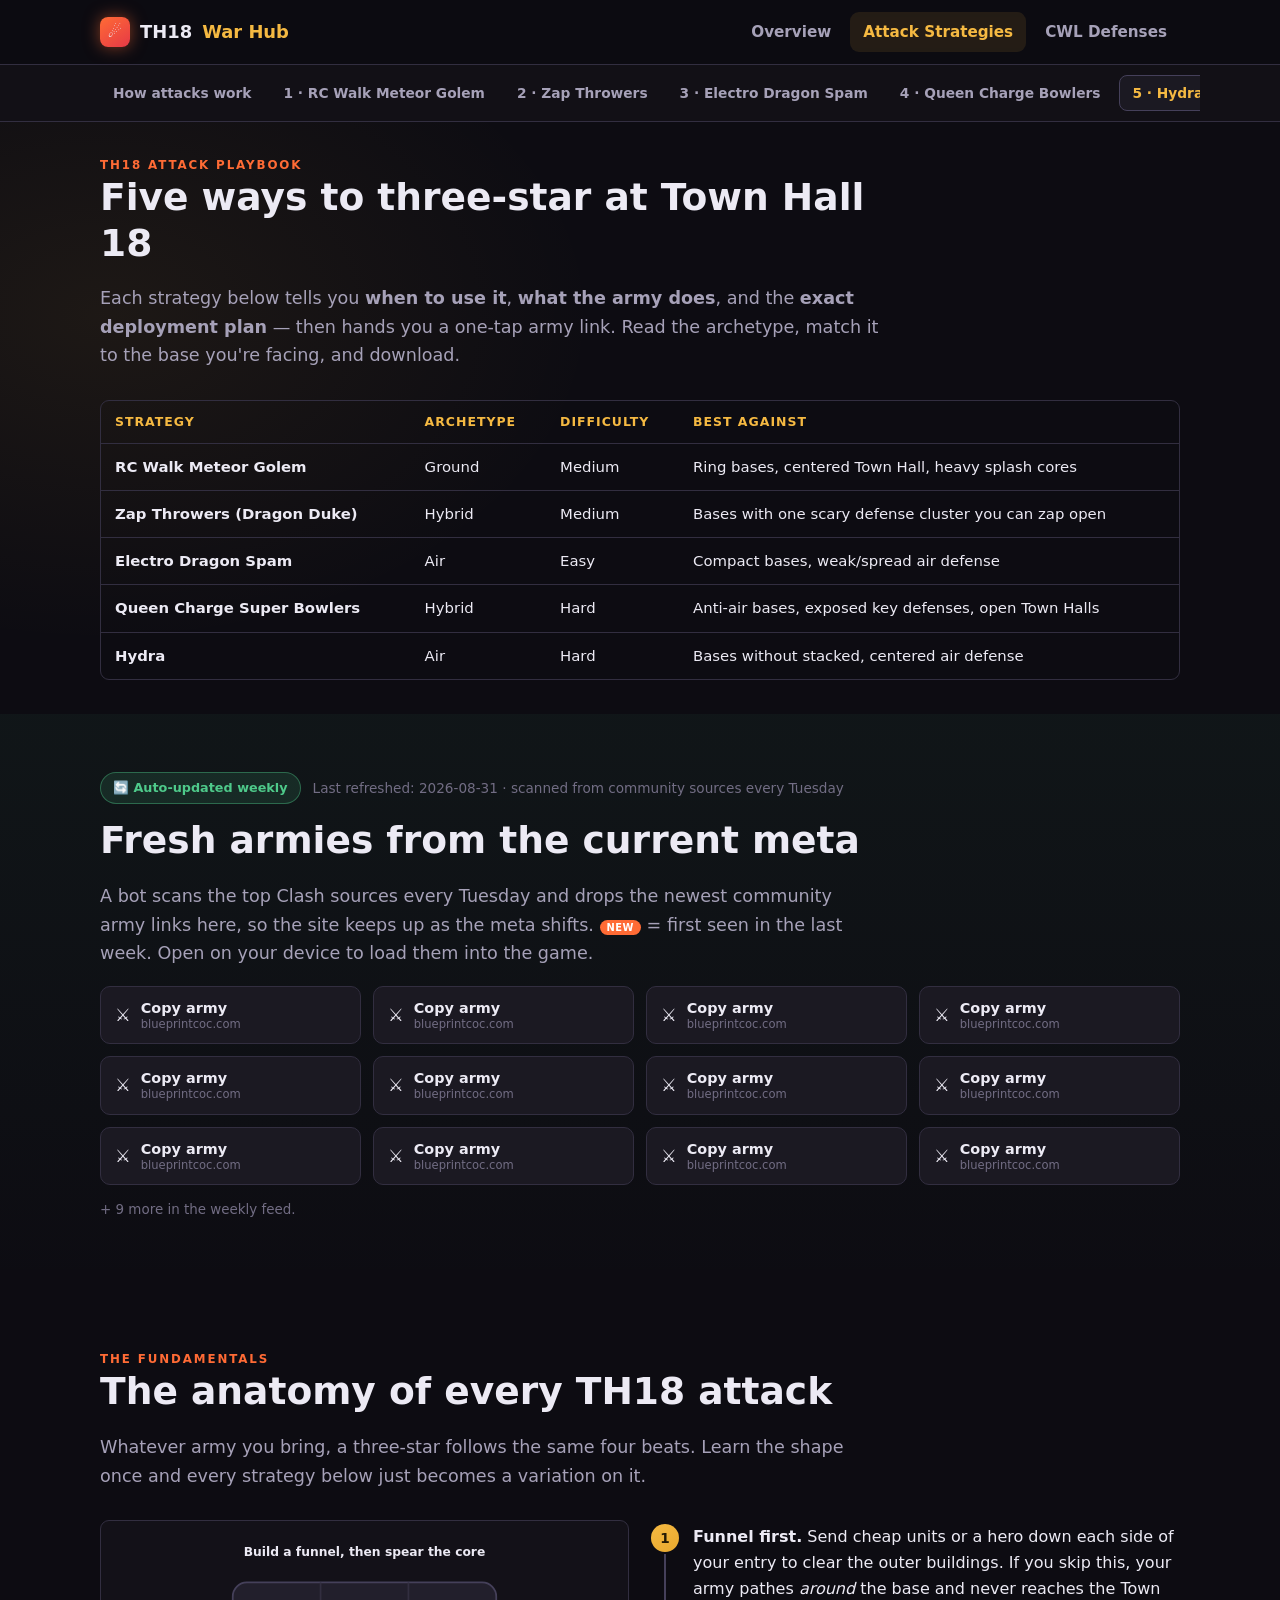
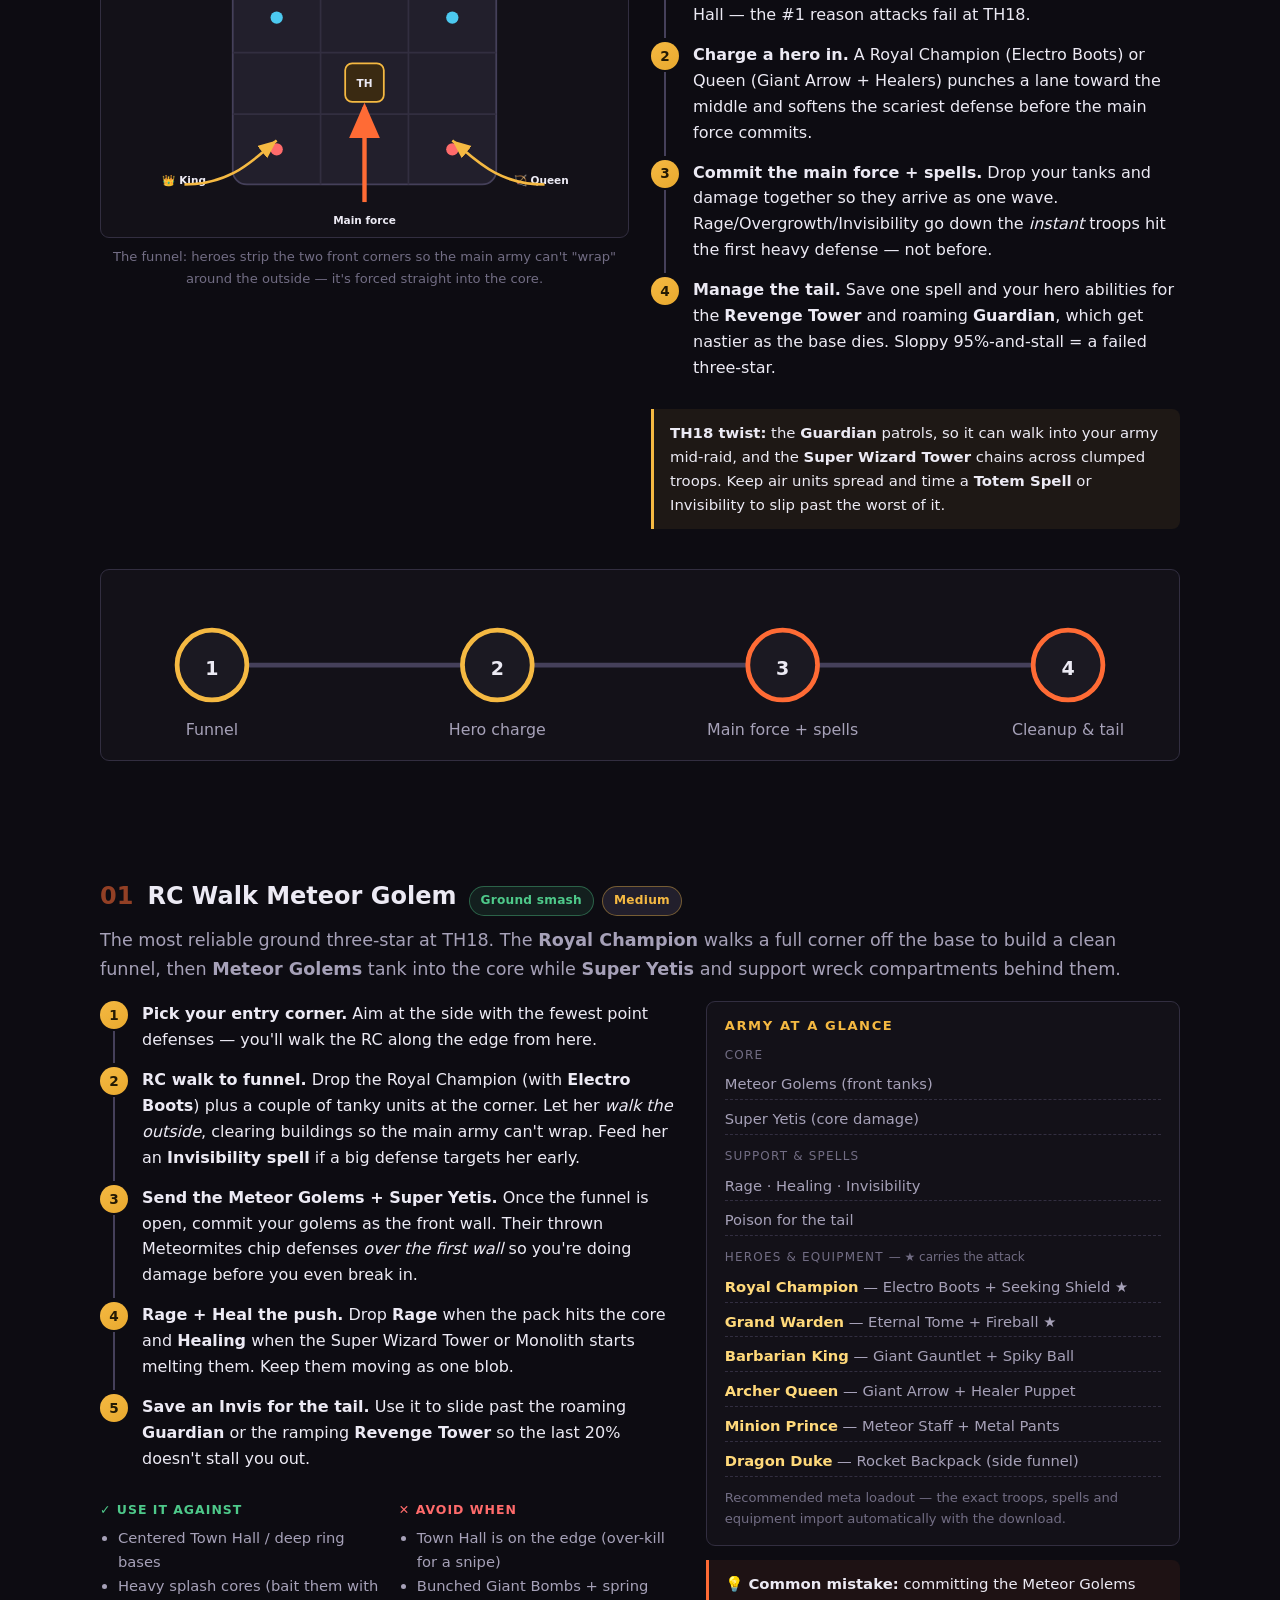
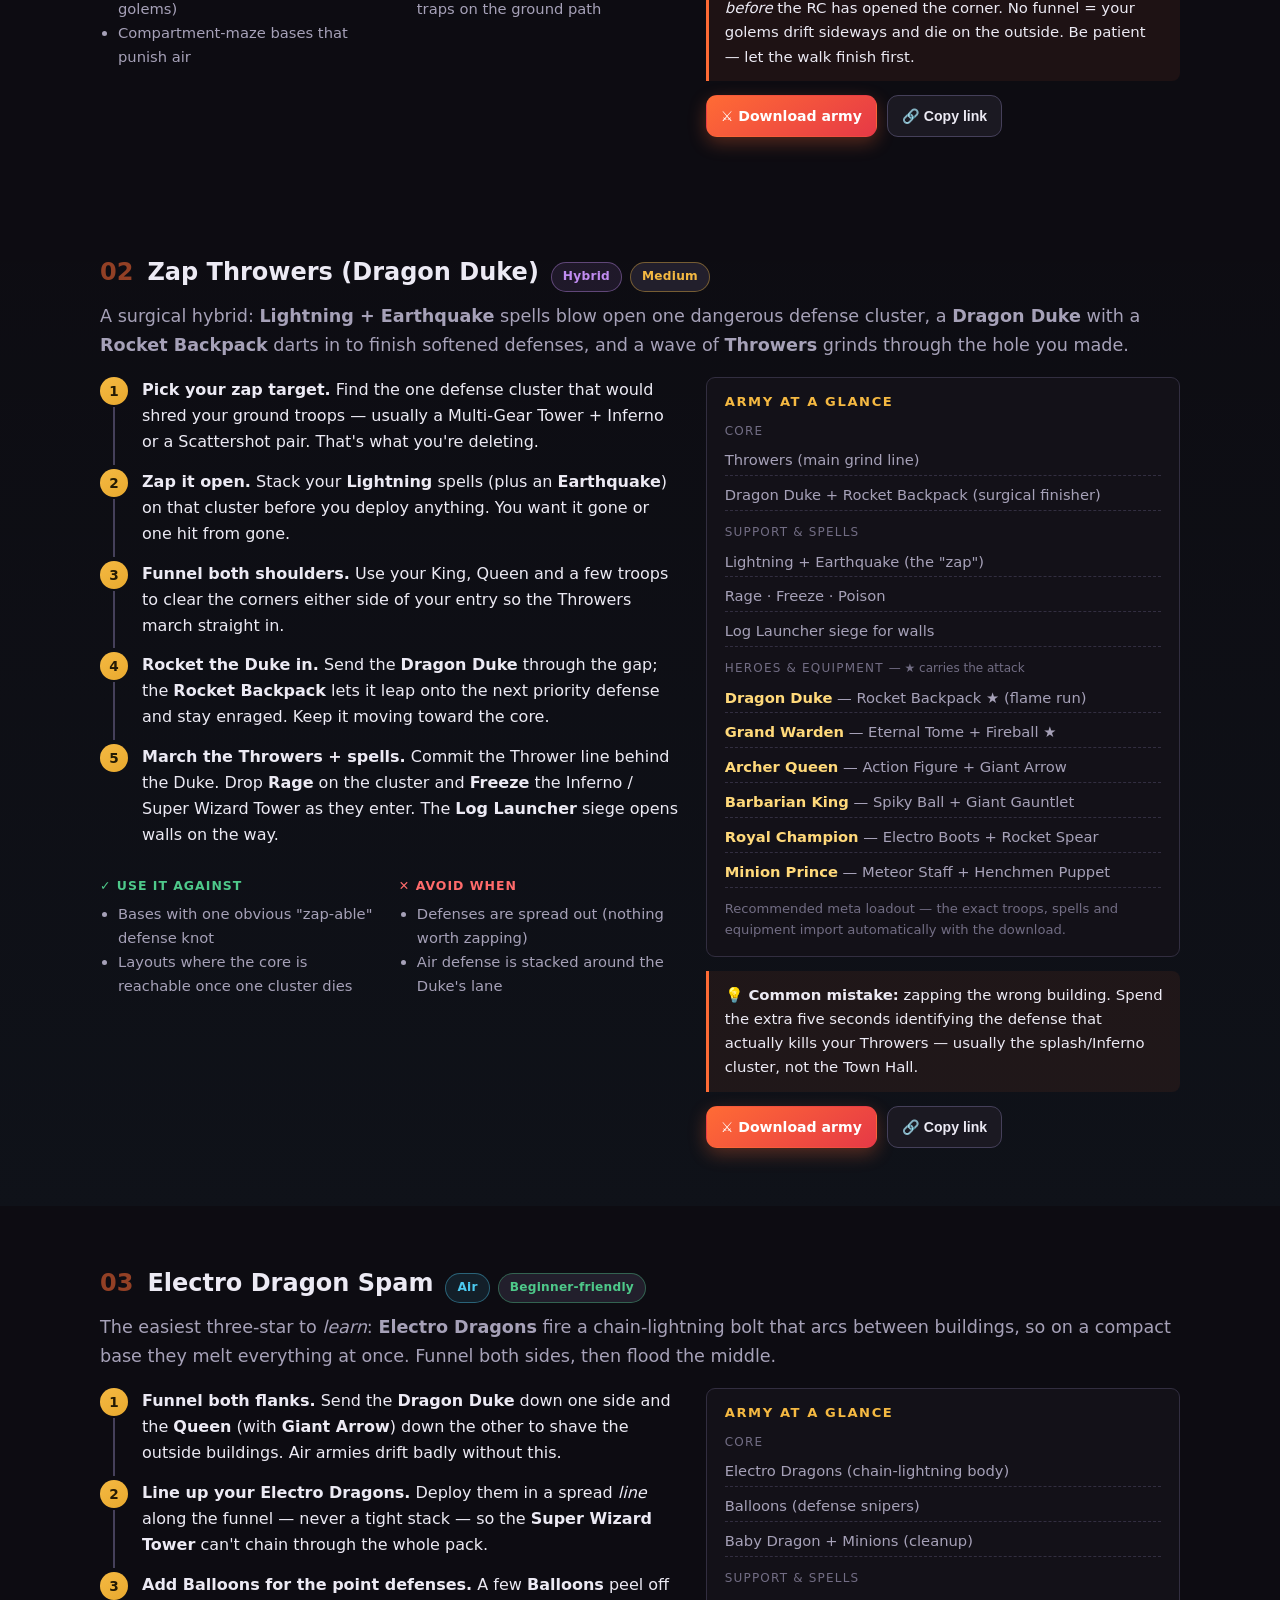
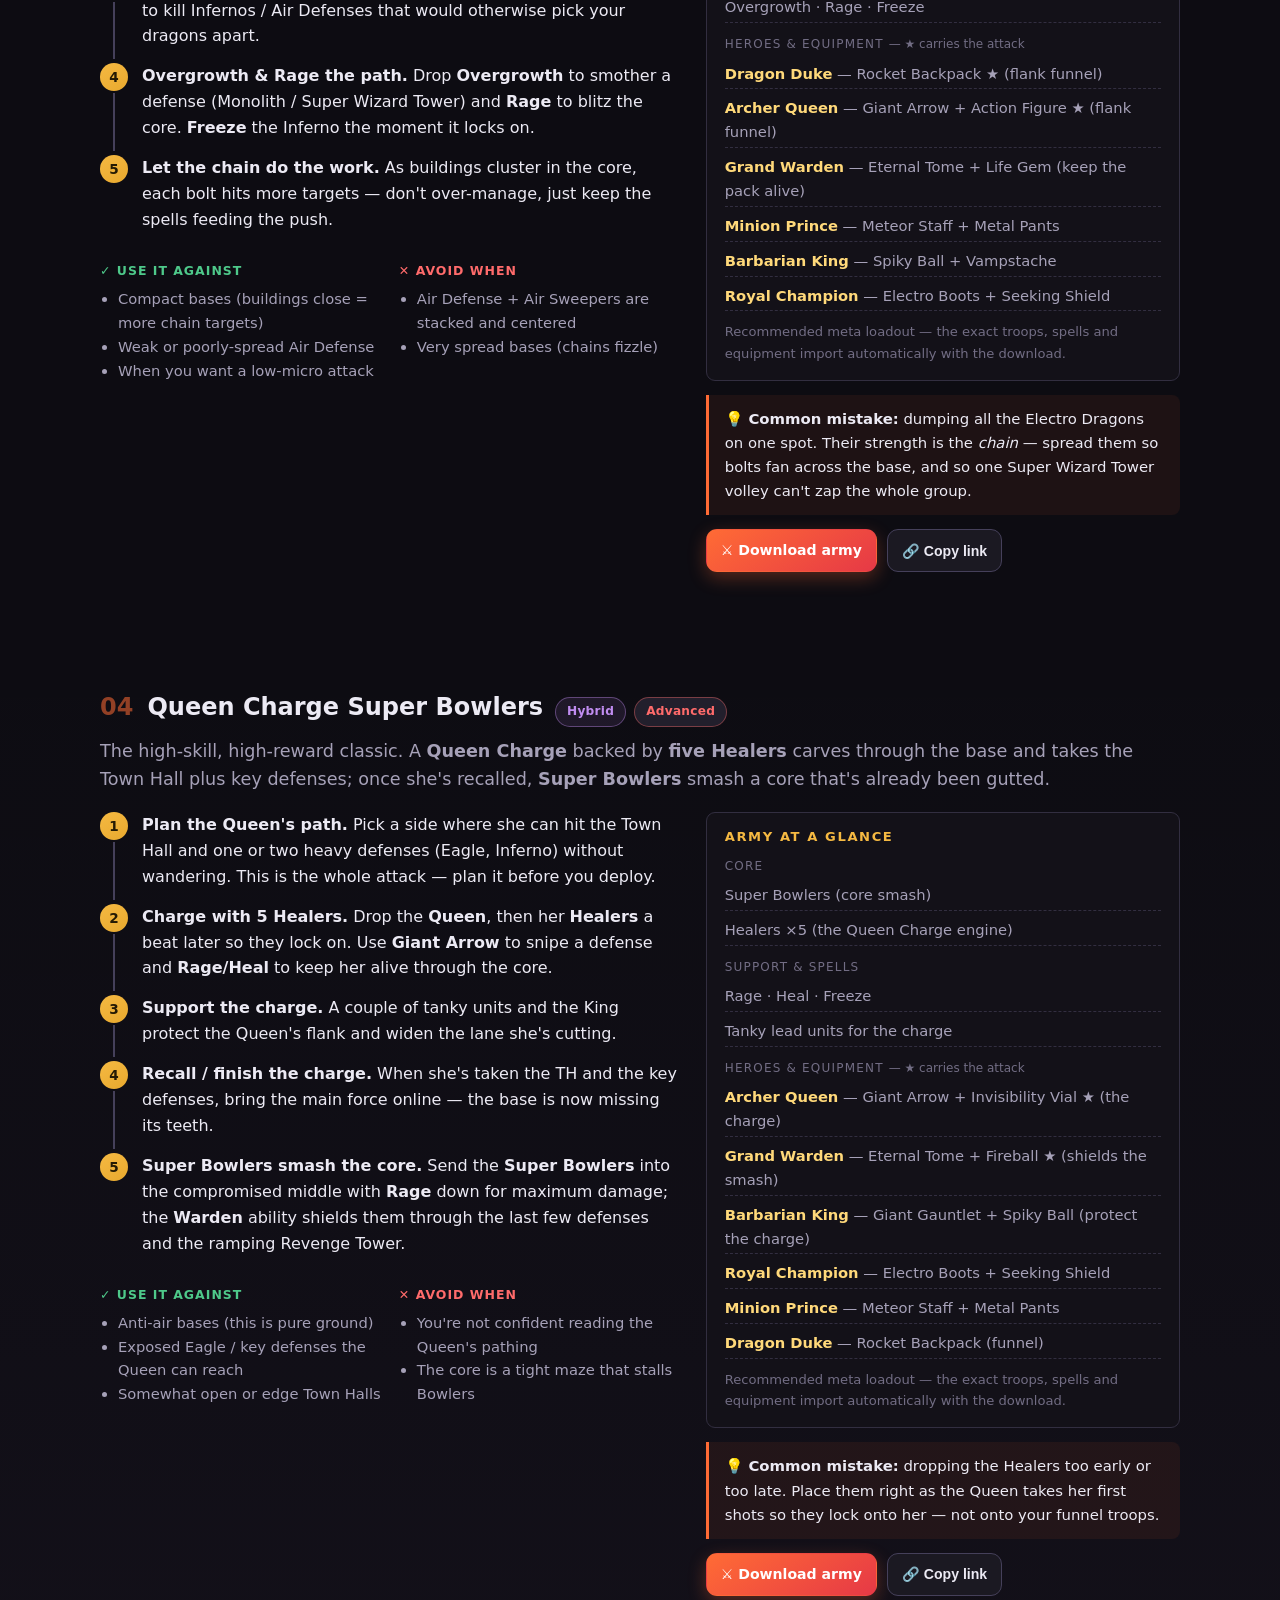
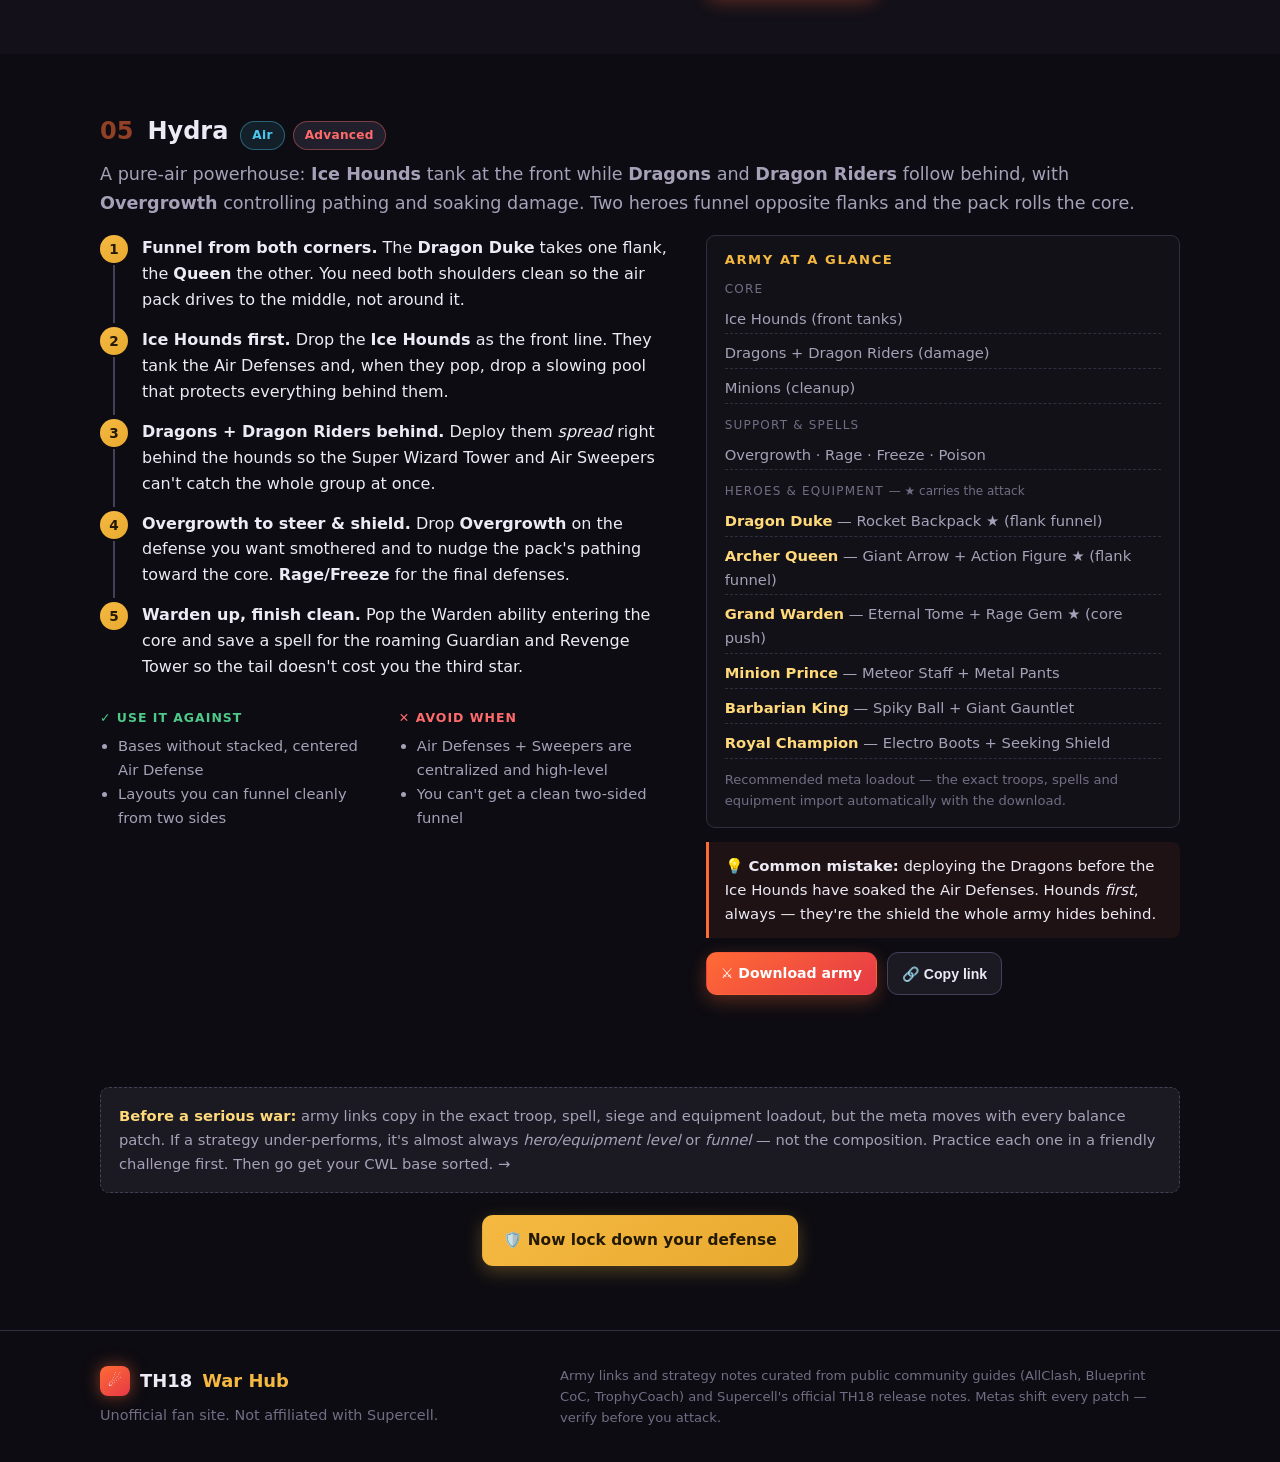
==== attacks.html @ cd428d1d "Add weekly auto-update bot + Fresh-this-week feed GitHub Actions cron (Tuesdays) scans community sou" ====
<!DOCTYPE html>
<html lang="en">
<head>
  <meta charset="UTF-8" />
  <meta name="viewport" content="width=device-width, initial-scale=1.0" />
  <title>TH18 Attack Strategies — Army Downloads & Step-by-Step Guides</title>
  <meta name="description" content="The five strongest Town Hall 18 attack strategies in the current Clash of Clans meta, each explained step by step with a one-tap army you can load into the game." />
  <link rel="stylesheet" href="assets/css/styles.css" />
  <style>
    .subnav { position: sticky; top: 64px; z-index: 40; background: rgba(19,17,24,.9); backdrop-filter: blur(8px);
              border-bottom: 1px solid var(--border); }
    .subnav .wrap { display: flex; gap: 6px; overflow-x: auto; padding: 10px 20px; }
    .subnav a { white-space: nowrap; color: var(--muted); font-weight: 600; font-size: .86rem;
                padding: 6px 12px; border-radius: 8px; border: 1px solid transparent; }
    .subnav a:hover { color: var(--text); text-decoration: none; }
    .subnav a.active { color: var(--gold); border-color: var(--border-2); background: var(--panel); }
    .dl-row { display: flex; gap: 10px; flex-wrap: wrap; margin-top: 8px; }
  </style>
</head>
<body>

  <header class="nav">
    <div class="wrap">
      <a class="brand" href="index.html"><span class="rock">☄️</span> TH18 <b>War&nbsp;Hub</b></a>
      <button class="nav-toggle" aria-label="Menu">☰</button>
      <nav class="nav-links">
        <a href="index.html">Overview</a>
        <a href="attacks.html" class="active">Attack Strategies</a>
        <a href="defenses.html">CWL Defenses</a>
      </nav>
    </div>
  </header>

  <nav class="subnav">
    <div class="wrap">
      <a href="#anatomy">How attacks work</a>
      <a href="#rc-meteor">1 · RC Walk Meteor Golem</a>
      <a href="#zap-throwers">2 · Zap Throwers</a>
      <a href="#electro">3 · Electro Dragon Spam</a>
      <a href="#queen-bowlers">4 · Queen Charge Bowlers</a>
      <a href="#hydra">5 · Hydra</a>
    </div>
  </nav>

  <!-- INTRO -->
  <section class="tight">
    <div class="wrap">
      <div class="section-head">
        <div class="eyebrow">TH18 Attack Playbook</div>
        <h2>Five ways to three-star at Town Hall 18</h2>
        <p class="lead">Each strategy below tells you <strong>when to use it</strong>, <strong>what the army does</strong>,
          and the <strong>exact deployment plan</strong> — then hands you a one-tap army link. Read the archetype,
          match it to the base you're facing, and download.</p>
      </div>

      <div class="table-wrap">
        <table>
          <thead>
            <tr><th>Strategy</th><th>Archetype</th><th>Difficulty</th><th>Best against</th></tr>
          </thead>
          <tbody>
            <tr><td><b>RC Walk Meteor Golem</b></td><td>Ground</td><td>Medium</td><td>Ring bases, centered Town Hall, heavy splash cores</td></tr>
            <tr><td><b>Zap Throwers (Dragon Duke)</b></td><td>Hybrid</td><td>Medium</td><td>Bases with one scary defense cluster you can zap open</td></tr>
            <tr><td><b>Electro Dragon Spam</b></td><td>Air</td><td>Easy</td><td>Compact bases, weak/spread air defense</td></tr>
            <tr><td><b>Queen Charge Super Bowlers</b></td><td>Hybrid</td><td>Hard</td><td>Anti-air bases, exposed key defenses, open Town Halls</td></tr>
            <tr><td><b>Hydra</b></td><td>Air</td><td>Hard</td><td>Bases without stacked, centered air defense</td></tr>
          </tbody>
        </table>
      </div>
    </div>
  </section>

  <!-- FRESH THIS WEEK (auto-updated by the weekly bot) -->
  <section class="fresh-section" id="fresh">
    <div class="wrap">
      <div class="section-head" style="margin-bottom:8px">
        <div class="fresh-head">
          <span class="fresh-badge">🔄 Auto-updated weekly</span>
          <span class="fresh-meta">Last refreshed: <span data-fresh-date>—</span> · scanned from community sources every Tuesday</span>
        </div>
        <h2 style="margin-top:14px">Fresh armies from the current meta</h2>
        <p class="lead">A bot scans the top Clash sources every Tuesday and drops the newest community army links
          here, so the site keeps up as the meta shifts. <span class="tag-new">NEW</span> = first seen in the last
          week. Open on your device to load them into the game.</p>
      </div>
      <div id="fresh-armies" class="fresh-grid"></div>
      <p class="fresh-empty" data-fresh-fallback style="display:none">The live feed loads on the published site
        (GitHub Pages). If you're viewing a local copy, push to GitHub to see it populate.</p>
    </div>
  </section>

  <!-- ANATOMY OF AN ATTACK -->
  <section id="anatomy">
    <div class="wrap">
      <div class="section-head">
        <div class="eyebrow">The fundamentals</div>
        <h2>The anatomy of every TH18 attack</h2>
        <p class="lead">Whatever army you bring, a three-star follows the same four beats. Learn the shape once and
          every strategy below just becomes a variation on it.</p>
      </div>

      <div class="grid cols-2" style="align-items:start">
        <div>
          <figure style="margin:0">
            <svg class="diagram" viewBox="0 0 600 360" role="img" aria-label="Funnel diagram: heroes clear the two front corners while the main force drives up the middle to the core.">
              <defs>
                <marker id="arrow" markerWidth="10" markerHeight="10" refX="7" refY="3" orient="auto" markerUnits="strokeWidth">
                  <path d="M0,0 L7,3 L0,6 Z" fill="#f5b942"/>
                </marker>
                <marker id="arrowM" markerWidth="12" markerHeight="12" refX="7" refY="3.5" orient="auto" markerUnits="strokeWidth">
                  <path d="M0,0 L8,3.5 L0,7 Z" fill="#ff6b35"/>
                </marker>
              </defs>
              <!-- base outline -->
              <rect x="150" y="70" width="300" height="230" rx="16" fill="#221f2c" stroke="#45405a" stroke-width="2"/>
              <!-- compartments -->
              <line x1="250" y1="70" x2="250" y2="300" stroke="#322e40" stroke-width="2"/>
              <line x1="350" y1="70" x2="350" y2="300" stroke="#322e40" stroke-width="2"/>
              <line x1="150" y1="150" x2="450" y2="150" stroke="#322e40" stroke-width="2"/>
              <line x1="150" y1="220" x2="450" y2="220" stroke="#322e40" stroke-width="2"/>
              <!-- core TH -->
              <rect x="278" y="162" width="44" height="44" rx="8" fill="#3a2a12" stroke="#f5b942" stroke-width="2"/>
              <text x="300" y="189" text-anchor="middle" class="svg-label" fill="#f5b942">TH</text>
              <!-- defenses dots -->
              <circle cx="200" cy="110" r="7" fill="#4cc9f0"/><circle cx="400" cy="110" r="7" fill="#4cc9f0"/>
              <circle cx="200" cy="260" r="7" fill="#ff6b6b"/><circle cx="400" cy="260" r="7" fill="#ff6b6b"/>
              <!-- King funnel (left) -->
              <text x="70" y="300" class="svg-label" fill="#4ec98a">👑 King</text>
              <path d="M95 300 C150 300, 175 270, 200 250" stroke="#f5b942" stroke-width="3" fill="none" marker-end="url(#arrow)"/>
              <!-- Queen funnel (right) -->
              <text x="470" y="300" class="svg-label" fill="#4ec98a">🏹 Queen</text>
              <path d="M505 300 C450 300, 425 270, 400 250" stroke="#f5b942" stroke-width="3" fill="none" marker-end="url(#arrow)"/>
              <!-- main force spear -->
              <text x="300" y="345" text-anchor="middle" class="svg-label" fill="#ff6b35">Main force</text>
              <path d="M300 320 L300 212" stroke="#ff6b35" stroke-width="5" fill="none" marker-end="url(#arrowM)"/>
              <!-- top label -->
              <text x="300" y="40" text-anchor="middle" class="svg-label" fill="#eceaf4" style="font-size:14px">Build a funnel, then spear the core</text>
            </svg>
            <figcaption class="diagram-cap">The funnel: heroes strip the two front corners so the main army can't
              "wrap" around the outside — it's forced straight into the core.</figcaption>
          </figure>
        </div>

        <div>
          <ol class="steps" style="margin-top:4px">
            <li><b>Funnel first.</b> Send cheap units or a hero down each side of your entry to clear the outer
              buildings. If you skip this, your army pathes <em>around</em> the base and never reaches the Town Hall —
              the #1 reason attacks fail at TH18.</li>
            <li><b>Charge a hero in.</b> A Royal Champion (Electro Boots) or Queen (Giant Arrow + Healers) punches a
              lane toward the middle and softens the scariest defense before the main force commits.</li>
            <li><b>Commit the main force + spells.</b> Drop your tanks and damage together so they arrive as one wave.
              Rage/Overgrowth/Invisibility go down the <em>instant</em> troops hit the first heavy defense — not before.</li>
            <li><b>Manage the tail.</b> Save one spell and your hero abilities for the <b>Revenge Tower</b> and roaming
              <b>Guardian</b>, which get nastier as the base dies. Sloppy 95%-and-stall = a failed three-star.</li>
          </ol>
          <div class="callout warn">
            <strong>TH18 twist:</strong> the <b>Guardian</b> patrols, so it can walk into your army mid-raid, and the
            <b>Super Wizard Tower</b> chains across clumped troops. Keep air units spread and time a
            <b>Totem Spell</b> or Invisibility to slip past the worst of it.
          </div>
        </div>
      </div>

      <!-- phases strip -->
      <figure style="margin:26px 0 0">
        <svg class="diagram" viewBox="0 0 680 120" role="img" aria-label="Four phases: Funnel, Hero charge, Main force plus spells, Cleanup.">
          <line x1="70" y1="60" x2="610" y2="60" stroke="#45405a" stroke-width="3"/>
          <g text-anchor="middle">
            <circle cx="70" cy="60" r="22" fill="#1b1922" stroke="#f5b942" stroke-width="3"/><text x="70" y="66" class="svg-label" fill="#f5b942">1</text>
            <text x="70" y="104" class="svg-sub">Funnel</text>
            <circle cx="250" cy="60" r="22" fill="#1b1922" stroke="#f5b942" stroke-width="3"/><text x="250" y="66" class="svg-label" fill="#f5b942">2</text>
            <text x="250" y="104" class="svg-sub">Hero charge</text>
            <circle cx="430" cy="60" r="22" fill="#1b1922" stroke="#ff6b35" stroke-width="3"/><text x="430" y="66" class="svg-label" fill="#ff6b35">3</text>
            <text x="430" y="104" class="svg-sub">Main force + spells</text>
            <circle cx="610" cy="60" r="22" fill="#1b1922" stroke="#ff6b35" stroke-width="3"/><text x="610" y="66" class="svg-label" fill="#ff6b35">4</text>
            <text x="610" y="104" class="svg-sub">Cleanup &amp; tail</text>
          </g>
        </svg>
      </figure>
    </div>
  </section>

  <!-- STRATEGY 1: RC WALK METEOR GOLEM -->
  <section class="strat" id="rc-meteor">
    <div class="wrap">
      <div class="strat-head">
        <span class="strat-num">01</span>
        <h3>RC Walk Meteor Golem</h3>
        <div class="chips"><span class="chip ground">Ground smash</span><span class="chip medium">Medium</span></div>
      </div>
      <p class="lead" style="margin-top:10px">The most reliable ground three-star at TH18. The <b>Royal Champion</b>
        walks a full corner off the base to build a clean funnel, then <b>Meteor Golems</b> tank into the core while
        <b>Super Yetis</b> and support wreck compartments behind them.</p>

      <div class="strat-grid">
        <div>
          <ol class="steps">
            <li><b>Pick your entry corner.</b> Aim at the side with the fewest point defenses — you'll walk the RC
              along the edge from here.</li>
            <li><b>RC walk to funnel.</b> Drop the Royal Champion (with <b>Electro Boots</b>) plus a couple of tanky
              units at the corner. Let her <em>walk the outside</em>, clearing buildings so the main army can't wrap.
              Feed her an <b>Invisibility spell</b> if a big defense targets her early.</li>
            <li><b>Send the Meteor Golems + Super Yetis.</b> Once the funnel is open, commit your golems as the front
              wall. Their thrown Meteormites chip defenses <em>over the first wall</em> so you're doing damage before
              you even break in.</li>
            <li><b>Rage + Heal the push.</b> Drop <b>Rage</b> when the pack hits the core and <b>Healing</b> when the
              Super Wizard Tower or Monolith starts melting them. Keep them moving as one blob.</li>
            <li><b>Save an Invis for the tail.</b> Use it to slide past the roaming <b>Guardian</b> or the ramping
              <b>Revenge Tower</b> so the last 20% doesn't stall you out.</li>
          </ol>

          <div class="bestvs">
            <div class="yes">
              <h5>✓ Use it against</h5>
              <ul><li>Centered Town Hall / deep ring bases</li><li>Heavy splash cores (bait them with golems)</li><li>Compartment-maze bases that punish air</li></ul>
            </div>
            <div class="no">
              <h5>✕ Avoid when</h5>
              <ul><li>Town Hall is on the edge (over-kill for a snipe)</li><li>Bunched Giant Bombs + spring traps on the ground path</li></ul>
            </div>
          </div>
        </div>

        <div>
          <div class="army-box">
            <h4>Army at a glance</h4>
            <div class="roster-label">Core</div>
            <ul class="roster" style="grid-template-columns:1fr">
              <li><span>Meteor Golems (front tanks)</span></li>
              <li><span>Super Yetis (core damage)</span></li>
            </ul>
            <div class="roster-label">Support &amp; spells</div>
            <ul class="roster" style="grid-template-columns:1fr">
              <li><span>Rage · Healing · Invisibility</span></li>
              <li><span>Poison for the tail</span></li>
            </ul>
            <div class="roster-label">Heroes &amp; equipment <span class="faint" style="text-transform:none;letter-spacing:0;font-weight:400">— ★ carries the attack</span></div>
            <ul class="roster" style="grid-template-columns:1fr">
              <li><span><b>Royal Champion</b> — Electro Boots + Seeking Shield ★</span></li>
              <li><span><b>Grand Warden</b> — Eternal Tome + Fireball ★</span></li>
              <li><span><b>Barbarian King</b> — Giant Gauntlet + Spiky Ball</span></li>
              <li><span><b>Archer Queen</b> — Giant Arrow + Healer Puppet</span></li>
              <li><span><b>Minion Prince</b> — Meteor Staff + Metal Pants</span></li>
              <li><span><b>Dragon Duke</b> — Rocket Backpack (side funnel)</span></li>
            </ul>
            <p class="faint" style="font-size:.82rem;margin:10px 0 0">Recommended meta loadout — the exact troops,
              spells and equipment import automatically with the download.</p>
          </div>

          <div class="callout">💡 <strong>Common mistake:</strong> committing the Meteor Golems <em>before</em> the RC
            has opened the corner. No funnel = your golems drift sideways and die on the outside. Be patient — let the
            walk finish first.</div>

          <div class="dl-row">
            <a class="btn btn-meteor btn-sm" href="https://link.clashofclans.com/en/?action=CopyArmy&army=h1p9e39_48-4p10e40_13-2p16e4_24-0p4e14_32i1x177-1x58-1x135d1x70-1x2u5x7-5x177-2x82-2x5-1x58-1x97-1x28-1x23-1x6-1x1-1x10s1x5-5x35-2x120-1x9-1x53">⚔️ Download army</a>
            <button class="btn btn-ghost btn-sm" data-copy="https://link.clashofclans.com/en/?action=CopyArmy&army=h1p9e39_48-4p10e40_13-2p16e4_24-0p4e14_32i1x177-1x58-1x135d1x70-1x2u5x7-5x177-2x82-2x5-1x58-1x97-1x28-1x23-1x6-1x1-1x10s1x5-5x35-2x120-1x9-1x53">🔗 Copy link</button>
          </div>
        </div>
      </div>
    </div>
  </section>

  <!-- STRATEGY 2: ZAP THROWERS -->
  <section class="strat" id="zap-throwers" style="background:linear-gradient(180deg,transparent,rgba(76,201,240,.03))">
    <div class="wrap">
      <div class="strat-head">
        <span class="strat-num">02</span>
        <h3>Zap Throwers (Dragon Duke)</h3>
        <div class="chips"><span class="chip hybrid">Hybrid</span><span class="chip medium">Medium</span></div>
      </div>
      <p class="lead" style="margin-top:10px">A surgical hybrid: <b>Lightning + Earthquake</b> spells blow open one
        dangerous defense cluster, a <b>Dragon Duke</b> with a <b>Rocket Backpack</b> darts in to finish softened
        defenses, and a wave of <b>Throwers</b> grinds through the hole you made.</p>

      <div class="strat-grid">
        <div>
          <ol class="steps">
            <li><b>Pick your zap target.</b> Find the one defense cluster that would shred your ground troops — usually
              a Multi-Gear Tower + Inferno or a Scattershot pair. That's what you're deleting.</li>
            <li><b>Zap it open.</b> Stack your <b>Lightning</b> spells (plus an <b>Earthquake</b>) on that cluster
              before you deploy anything. You want it gone or one hit from gone.</li>
            <li><b>Funnel both shoulders.</b> Use your King, Queen and a few troops to clear the corners either side of
              your entry so the Throwers march straight in.</li>
            <li><b>Rocket the Duke in.</b> Send the <b>Dragon Duke</b> through the gap; the <b>Rocket Backpack</b> lets
              it leap onto the next priority defense and stay enraged. Keep it moving toward the core.</li>
            <li><b>March the Throwers + spells.</b> Commit the Thrower line behind the Duke. Drop <b>Rage</b> on the
              cluster and <b>Freeze</b> the Inferno / Super Wizard Tower as they enter. The <b>Log Launcher</b> siege
              opens walls on the way.</li>
          </ol>

          <div class="bestvs">
            <div class="yes">
              <h5>✓ Use it against</h5>
              <ul><li>Bases with one obvious "zap-able" defense knot</li><li>Layouts where the core is reachable once one cluster dies</li></ul>
            </div>
            <div class="no">
              <h5>✕ Avoid when</h5>
              <ul><li>Defenses are spread out (nothing worth zapping)</li><li>Air defense is stacked around the Duke's lane</li></ul>
            </div>
          </div>
        </div>

        <div>
          <div class="army-box">
            <h4>Army at a glance</h4>
            <div class="roster-label">Core</div>
            <ul class="roster" style="grid-template-columns:1fr">
              <li><span>Throwers (main grind line)</span></li>
              <li><span>Dragon Duke + Rocket Backpack (surgical finisher)</span></li>
            </ul>
            <div class="roster-label">Support &amp; spells</div>
            <ul class="roster" style="grid-template-columns:1fr">
              <li><span>Lightning + Earthquake (the "zap")</span></li>
              <li><span>Rage · Freeze · Poison</span></li>
              <li><span>Log Launcher siege for walls</span></li>
            </ul>
            <div class="roster-label">Heroes &amp; equipment <span class="faint" style="text-transform:none;letter-spacing:0;font-weight:400">— ★ carries the attack</span></div>
            <ul class="roster" style="grid-template-columns:1fr">
              <li><span><b>Dragon Duke</b> — Rocket Backpack ★ (flame run)</span></li>
              <li><span><b>Grand Warden</b> — Eternal Tome + Fireball ★</span></li>
              <li><span><b>Archer Queen</b> — Action Figure + Giant Arrow</span></li>
              <li><span><b>Barbarian King</b> — Spiky Ball + Giant Gauntlet</span></li>
              <li><span><b>Royal Champion</b> — Electro Boots + Rocket Spear</span></li>
              <li><span><b>Minion Prince</b> — Meteor Staff + Henchmen Puppet</span></li>
            </ul>
            <p class="faint" style="font-size:.82rem;margin:10px 0 0">Recommended meta loadout — the exact troops,
              spells and equipment import automatically with the download.</p>
          </div>

          <div class="callout">💡 <strong>Common mistake:</strong> zapping the wrong building. Spend the extra five
            seconds identifying the defense that actually kills your Throwers — usually the splash/Inferno cluster, not
            the Town Hall.</div>

          <div class="dl-row">
            <a class="btn btn-meteor btn-sm" href="https://link.clashofclans.com/en/?action=CopyArmy&army=h0p9e14_32-1p3e48_39-2p16e5_24-7p4e53_52i1x147-1x64-1x188-1x87d3x0-1x10u2x5-2x1-5x7-2x28-2x58-2x82-11x132-4x26-1x123-1x91-1x135-1x188s4x120-1x9-1x35-1x5-1x70-1x98">⚔️ Download army</a>
            <button class="btn btn-ghost btn-sm" data-copy="https://link.clashofclans.com/en/?action=CopyArmy&army=h0p9e14_32-1p3e48_39-2p16e5_24-7p4e53_52i1x147-1x64-1x188-1x87d3x0-1x10u2x5-2x1-5x7-2x28-2x58-2x82-11x132-4x26-1x123-1x91-1x135-1x188s4x120-1x9-1x35-1x5-1x70-1x98">🔗 Copy link</button>
          </div>
        </div>
      </div>
    </div>
  </section>

  <!-- STRATEGY 3: ELECTRO DRAGON SPAM -->
  <section class="strat" id="electro">
    <div class="wrap">
      <div class="strat-head">
        <span class="strat-num">03</span>
        <h3>Electro Dragon Spam</h3>
        <div class="chips"><span class="chip air">Air</span><span class="chip easy">Beginner-friendly</span></div>
      </div>
      <p class="lead" style="margin-top:10px">The easiest three-star to <em>learn</em>: <b>Electro Dragons</b> fire a
        chain-lightning bolt that arcs between buildings, so on a compact base they melt everything at once. Funnel
        both sides, then flood the middle.</p>

      <div class="strat-grid">
        <div>
          <ol class="steps">
            <li><b>Funnel both flanks.</b> Send the <b>Dragon Duke</b> down one side and the <b>Queen</b> (with
              <b>Giant Arrow</b>) down the other to shave the outside buildings. Air armies drift badly without this.</li>
            <li><b>Line up your Electro Dragons.</b> Deploy them in a spread <em>line</em> along the funnel — never a
              tight stack — so the <b>Super Wizard Tower</b> can't chain through the whole pack.</li>
            <li><b>Add Balloons for the point defenses.</b> A few <b>Balloons</b> peel off to kill Infernos / Air
              Defenses that would otherwise pick your dragons apart.</li>
            <li><b>Overgrowth &amp; Rage the path.</b> Drop <b>Overgrowth</b> to smother a defense (Monolith / Super
              Wizard Tower) and <b>Rage</b> to blitz the core. <b>Freeze</b> the Inferno the moment it locks on.</li>
            <li><b>Let the chain do the work.</b> As buildings cluster in the core, each bolt hits more targets — don't
              over-manage, just keep the spells feeding the push.</li>
          </ol>

          <div class="bestvs">
            <div class="yes">
              <h5>✓ Use it against</h5>
              <ul><li>Compact bases (buildings close = more chain targets)</li><li>Weak or poorly-spread Air Defense</li><li>When you want a low-micro attack</li></ul>
            </div>
            <div class="no">
              <h5>✕ Avoid when</h5>
              <ul><li>Air Defense + Air Sweepers are stacked and centered</li><li>Very spread bases (chains fizzle)</li></ul>
            </div>
          </div>
        </div>

        <div>
          <div class="army-box">
            <h4>Army at a glance</h4>
            <div class="roster-label">Core</div>
            <ul class="roster" style="grid-template-columns:1fr">
              <li><span>Electro Dragons (chain-lightning body)</span></li>
              <li><span>Balloons (defense snipers)</span></li>
              <li><span>Baby Dragon + Minions (cleanup)</span></li>
            </ul>
            <div class="roster-label">Support &amp; spells</div>
            <ul class="roster" style="grid-template-columns:1fr">
              <li><span>Overgrowth · Rage · Freeze</span></li>
            </ul>
            <div class="roster-label">Heroes &amp; equipment <span class="faint" style="text-transform:none;letter-spacing:0;font-weight:400">— ★ carries the attack</span></div>
            <ul class="roster" style="grid-template-columns:1fr">
              <li><span><b>Dragon Duke</b> — Rocket Backpack ★ (flank funnel)</span></li>
              <li><span><b>Archer Queen</b> — Giant Arrow + Action Figure ★ (flank funnel)</span></li>
              <li><span><b>Grand Warden</b> — Eternal Tome + Life Gem (keep the pack alive)</span></li>
              <li><span><b>Minion Prince</b> — Meteor Staff + Metal Pants</span></li>
              <li><span><b>Barbarian King</b> — Spiky Ball + Vampstache</span></li>
              <li><span><b>Royal Champion</b> — Electro Boots + Seeking Shield</span></li>
            </ul>
            <p class="faint" style="font-size:.82rem;margin:10px 0 0">Recommended meta loadout — the exact troops,
              spells and equipment import automatically with the download.</p>
          </div>

          <div class="callout">💡 <strong>Common mistake:</strong> dumping all the Electro Dragons on one spot. Their
            strength is the <em>chain</em> — spread them so bolts fan across the base, and so one Super Wizard Tower
            volley can't zap the whole group.</div>

          <div class="dl-row">
            <a class="btn btn-meteor btn-sm" href="https://link.clashofclans.com/en/?action=CopyArmy&army=h1p9e17_48-6p17e43_49-2m1p16e4_24-7p4e53_52i1x59-1x65-1x188d2x98u10x59-8x5-1x23-1x10-1x62-1x52-1x75s1x2-1x70-6x120-1x5">⚔️ Download army</a>
            <button class="btn btn-ghost btn-sm" data-copy="https://link.clashofclans.com/en/?action=CopyArmy&army=h1p9e17_48-6p17e43_49-2m1p16e4_24-7p4e53_52i1x59-1x65-1x188d2x98u10x59-8x5-1x23-1x10-1x62-1x52-1x75s1x2-1x70-6x120-1x5">🔗 Copy link</button>
          </div>
        </div>
      </div>
    </div>
  </section>

  <!-- STRATEGY 4: QUEEN CHARGE SUPER BOWLERS -->
  <section class="strat" id="queen-bowlers" style="background:linear-gradient(180deg,transparent,rgba(192,140,240,.03))">
    <div class="wrap">
      <div class="strat-head">
        <span class="strat-num">04</span>
        <h3>Queen Charge Super Bowlers</h3>
        <div class="chips"><span class="chip hybrid">Hybrid</span><span class="chip hard">Advanced</span></div>
      </div>
      <p class="lead" style="margin-top:10px">The high-skill, high-reward classic. A <b>Queen Charge</b> backed by
        <b>five Healers</b> carves through the base and takes the Town Hall plus key defenses; once she's recalled,
        <b>Super Bowlers</b> smash a core that's already been gutted.</p>

      <div class="strat-grid">
        <div>
          <ol class="steps">
            <li><b>Plan the Queen's path.</b> Pick a side where she can hit the Town Hall and one or two heavy
              defenses (Eagle, Inferno) without wandering. This is the whole attack — plan it before you deploy.</li>
            <li><b>Charge with 5 Healers.</b> Drop the <b>Queen</b>, then her <b>Healers</b> a beat later so they lock
              on. Use <b>Giant Arrow</b> to snipe a defense and <b>Rage/Heal</b> to keep her alive through the core.</li>
            <li><b>Support the charge.</b> A couple of tanky units and the King protect the Queen's flank and widen the
              lane she's cutting.</li>
            <li><b>Recall / finish the charge.</b> When she's taken the TH and the key defenses, bring the main force
              online — the base is now missing its teeth.</li>
            <li><b>Super Bowlers smash the core.</b> Send the <b>Super Bowlers</b> into the compromised middle with
              <b>Rage</b> down for maximum damage; the <b>Warden</b> ability shields them through the last few defenses
              and the ramping Revenge Tower.</li>
          </ol>

          <div class="bestvs">
            <div class="yes">
              <h5>✓ Use it against</h5>
              <ul><li>Anti-air bases (this is pure ground)</li><li>Exposed Eagle / key defenses the Queen can reach</li><li>Somewhat open or edge Town Halls</li></ul>
            </div>
            <div class="no">
              <h5>✕ Avoid when</h5>
              <ul><li>You're not confident reading the Queen's pathing</li><li>The core is a tight maze that stalls Bowlers</li></ul>
            </div>
          </div>
        </div>

        <div>
          <div class="army-box">
            <h4>Army at a glance</h4>
            <div class="roster-label">Core</div>
            <ul class="roster" style="grid-template-columns:1fr">
              <li><span>Super Bowlers (core smash)</span></li>
              <li><span>Healers ×5 (the Queen Charge engine)</span></li>
            </ul>
            <div class="roster-label">Support &amp; spells</div>
            <ul class="roster" style="grid-template-columns:1fr">
              <li><span>Rage · Heal · Freeze</span></li>
              <li><span>Tanky lead units for the charge</span></li>
            </ul>
            <div class="roster-label">Heroes &amp; equipment <span class="faint" style="text-transform:none;letter-spacing:0;font-weight:400">— ★ carries the attack</span></div>
            <ul class="roster" style="grid-template-columns:1fr">
              <li><span><b>Archer Queen</b> — Giant Arrow + Invisibility Vial ★ (the charge)</span></li>
              <li><span><b>Grand Warden</b> — Eternal Tome + Fireball ★ (shields the smash)</span></li>
              <li><span><b>Barbarian King</b> — Giant Gauntlet + Spiky Ball (protect the charge)</span></li>
              <li><span><b>Royal Champion</b> — Electro Boots + Seeking Shield</span></li>
              <li><span><b>Minion Prince</b> — Meteor Staff + Metal Pants</span></li>
              <li><span><b>Dragon Duke</b> — Rocket Backpack (funnel)</span></li>
            </ul>
            <p class="faint" style="font-size:.82rem;margin:10px 0 0">Recommended meta loadout — the exact troops,
              spells and equipment import automatically with the download.</p>
          </div>

          <div class="callout">💡 <strong>Common mistake:</strong> dropping the Healers too early or too late. Place
            them right as the Queen takes her first shots so they lock onto her — not onto your funnel troops.</div>

          <div class="dl-row">
            <a class="btn btn-meteor btn-sm" href="https://link.clashofclans.com/en/?action=CopyArmy&army=h1p17e16_48-0p9e14_32-2p7e4_19-7p10e52_59i1x147-1x64-1x188d1x9-1x17-1x53u1x1-3x28-3x5-2x6-5x7-1x23-2x58-1x82-1x97-5x80-1x123-1x10-1x62-1x52-1x75s3x35-2x120-3x2">⚔️ Download army</a>
            <button class="btn btn-ghost btn-sm" data-copy="https://link.clashofclans.com/en/?action=CopyArmy&army=h1p17e16_48-0p9e14_32-2p7e4_19-7p10e52_59i1x147-1x64-1x188d1x9-1x17-1x53u1x1-3x28-3x5-2x6-5x7-1x23-2x58-1x82-1x97-5x80-1x123-1x10-1x62-1x52-1x75s3x35-2x120-3x2">🔗 Copy link</button>
          </div>
        </div>
      </div>
    </div>
  </section>

  <!-- STRATEGY 5: HYDRA -->
  <section class="strat" id="hydra">
    <div class="wrap">
      <div class="strat-head">
        <span class="strat-num">05</span>
        <h3>Hydra</h3>
        <div class="chips"><span class="chip air">Air</span><span class="chip hard">Advanced</span></div>
      </div>
      <p class="lead" style="margin-top:10px">A pure-air powerhouse: <b>Ice Hounds</b> tank at the front while
        <b>Dragons</b> and <b>Dragon Riders</b> follow behind, with <b>Overgrowth</b> controlling pathing and soaking
        damage. Two heroes funnel opposite flanks and the pack rolls the core.</p>

      <div class="strat-grid">
        <div>
          <ol class="steps">
            <li><b>Funnel from both corners.</b> The <b>Dragon Duke</b> takes one flank, the <b>Queen</b> the other.
              You need both shoulders clean so the air pack drives to the middle, not around it.</li>
            <li><b>Ice Hounds first.</b> Drop the <b>Ice Hounds</b> as the front line. They tank the Air Defenses and,
              when they pop, drop a slowing pool that protects everything behind them.</li>
            <li><b>Dragons + Dragon Riders behind.</b> Deploy them <em>spread</em> right behind the hounds so the Super
              Wizard Tower and Air Sweepers can't catch the whole group at once.</li>
            <li><b>Overgrowth to steer &amp; shield.</b> Drop <b>Overgrowth</b> on the defense you want smothered and to
              nudge the pack's pathing toward the core. <b>Rage/Freeze</b> for the final defenses.</li>
            <li><b>Warden up, finish clean.</b> Pop the Warden ability entering the core and save a spell for the
              roaming Guardian and Revenge Tower so the tail doesn't cost you the third star.</li>
          </ol>

          <div class="bestvs">
            <div class="yes">
              <h5>✓ Use it against</h5>
              <ul><li>Bases without stacked, centered Air Defense</li><li>Layouts you can funnel cleanly from two sides</li></ul>
            </div>
            <div class="no">
              <h5>✕ Avoid when</h5>
              <ul><li>Air Defenses + Sweepers are centralized and high-level</li><li>You can't get a clean two-sided funnel</li></ul>
            </div>
          </div>
        </div>

        <div>
          <div class="army-box">
            <h4>Army at a glance</h4>
            <div class="roster-label">Core</div>
            <ul class="roster" style="grid-template-columns:1fr">
              <li><span>Ice Hounds (front tanks)</span></li>
              <li><span>Dragons + Dragon Riders (damage)</span></li>
              <li><span>Minions (cleanup)</span></li>
            </ul>
            <div class="roster-label">Support &amp; spells</div>
            <ul class="roster" style="grid-template-columns:1fr">
              <li><span>Overgrowth · Rage · Freeze · Poison</span></li>
            </ul>
            <div class="roster-label">Heroes &amp; equipment <span class="faint" style="text-transform:none;letter-spacing:0;font-weight:400">— ★ carries the attack</span></div>
            <ul class="roster" style="grid-template-columns:1fr">
              <li><span><b>Dragon Duke</b> — Rocket Backpack ★ (flank funnel)</span></li>
              <li><span><b>Archer Queen</b> — Giant Arrow + Action Figure ★ (flank funnel)</span></li>
              <li><span><b>Grand Warden</b> — Eternal Tome + Rage Gem ★ (core push)</span></li>
              <li><span><b>Minion Prince</b> — Meteor Staff + Metal Pants</span></li>
              <li><span><b>Barbarian King</b> — Spiky Ball + Giant Gauntlet</span></li>
              <li><span><b>Royal Champion</b> — Electro Boots + Seeking Shield</span></li>
            </ul>
            <p class="faint" style="font-size:.82rem;margin:10px 0 0">Recommended meta loadout — the exact troops,
              spells and equipment import automatically with the download.</p>
          </div>

          <div class="callout">💡 <strong>Common mistake:</strong> deploying the Dragons before the Ice Hounds have
            soaked the Air Defenses. Hounds <em>first</em>, always — they're the shield the whole army hides behind.</div>

          <div class="dl-row">
            <a class="btn btn-meteor btn-sm" href="https://link.clashofclans.com/en/?action=CopyArmy&army=h6p17e43_49-2m1p16e4_24-1p9e17_48-7p4e52_59i2x65-1x5-1x188d2x98u8x8-6x65-1x76-1x10s4x120-2x5-2x70-1x9">⚔️ Download army</a>
            <button class="btn btn-ghost btn-sm" data-copy="https://link.clashofclans.com/en/?action=CopyArmy&army=h6p17e43_49-2m1p16e4_24-1p9e17_48-7p4e52_59i2x65-1x5-1x188d2x98u8x8-6x65-1x76-1x10s4x120-2x5-2x70-1x9">🔗 Copy link</button>
          </div>
        </div>
      </div>
    </div>
  </section>

  <!-- CLOSING NOTICE -->
  <section class="tight">
    <div class="wrap">
      <div class="notice">
        <strong>Before a serious war:</strong> army links copy in the exact troop, spell, siege and equipment
        loadout, but the meta moves with every balance patch. If a strategy under-performs, it's almost always
        <em>hero/equipment level</em> or <em>funnel</em> — not the composition. Practice each one in a friendly
        challenge first. Then go get your CWL base sorted. →
      </div>
      <div class="center" style="margin-top:22px">
        <a class="btn btn-gold" href="defenses.html">🛡️ Now lock down your defense</a>
      </div>
    </div>
  </section>

  <footer>
    <div class="wrap">
      <div>
        <div class="brand" style="margin-bottom:8px"><span class="rock">☄️</span> TH18 <b>War&nbsp;Hub</b></div>
        <div class="faint">Unofficial fan site. Not affiliated with Supercell.</div>
      </div>
      <div class="src">
        Army links and strategy notes curated from public community guides (AllClash, Blueprint CoC, TrophyCoach) and
        Supercell's official TH18 release notes. Metas shift every patch — verify before you attack.
      </div>
    </div>
  </footer>

  <div id="toast" class="toast"></div>
  <script src="assets/js/main.js"></script>
</body>
</html>
---- assets/css/styles.css ----
/* ============================================================
   TH18 War Hub — shared stylesheet
   Self-contained, no external assets required.
   ============================================================ */

:root {
  /* Surfaces */
  --bg:        #0d0c12;
  --bg-2:      #131118;
  --panel:     #1b1922;
  --panel-2:   #221f2c;
  --border:    #322e40;
  --border-2:  #45405a;

  /* Text */
  --text:      #eceaf4;
  --muted:     #a6a1b8;
  --faint:     #726d84;

  /* Brand accents */
  --gold:      #f5b942;
  --gold-soft: #ffd97a;
  --meteor:    #ff6b35;
  --meteor-2:  #e63946;

  /* Archetype colors */
  --ground:    #4ec98a;
  --air:       #4cc9f0;
  --hybrid:    #c08cf0;

  /* Difficulty */
  --easy:      #4ec98a;
  --medium:    #f5b942;
  --hard:      #ff6b6b;

  --radius:    14px;
  --radius-sm: 9px;
  --shadow:    0 10px 30px rgba(0,0,0,.45);
  --maxw:      1120px;

  --font: "Segoe UI", system-ui, -apple-system, "Helvetica Neue", Arial, sans-serif;
  --font-display: "Trebuchet MS", "Segoe UI", system-ui, sans-serif;
}

* { box-sizing: border-box; }

html { scroll-behavior: smooth; scroll-padding-top: 84px; }

body {
  margin: 0;
  font-family: var(--font);
  color: var(--text);
  line-height: 1.62;
  background:
    radial-gradient(1200px 700px at 78% -8%, rgba(255,107,53,.10), transparent 60%),
    radial-gradient(900px 600px at 8% 4%, rgba(245,185,66,.07), transparent 55%),
    var(--bg);
  -webkit-font-smoothing: antialiased;
}

img { max-width: 100%; }

a { color: var(--gold-soft); text-decoration: none; }
a:hover { text-decoration: underline; }

/* ---------- Layout ---------- */
.wrap { width: 100%; max-width: var(--maxw); margin: 0 auto; padding: 0 20px; }

section { padding: 58px 0; }
section.tight { padding: 34px 0; }

.section-head { max-width: 780px; margin-bottom: 30px; }
.section-head .eyebrow {
  color: var(--meteor);
  font-weight: 700;
  letter-spacing: .16em;
  text-transform: uppercase;
  font-size: .74rem;
}
h1, h2, h3, h4 { font-family: var(--font-display); line-height: 1.2; margin: 0 0 .5em; }
h2 { font-size: clamp(1.6rem, 3.4vw, 2.35rem); }
h3 { font-size: 1.28rem; }
p  { margin: 0 0 1em; }
.lead { font-size: 1.1rem; color: var(--muted); }

.muted { color: var(--muted); }
.faint { color: var(--faint); }
.center { text-align: center; }

/* ---------- Top nav ---------- */
.nav {
  position: sticky; top: 0; z-index: 50;
  background: rgba(13,12,18,.82);
  backdrop-filter: blur(10px);
  border-bottom: 1px solid var(--border);
}
.nav .wrap { display: flex; align-items: center; gap: 18px; height: 64px; }
.brand { display: flex; align-items: center; gap: 10px; font-weight: 800; font-family: var(--font-display); font-size: 1.12rem; color: var(--text); }
.brand:hover { text-decoration: none; }
.brand .rock {
  width: 30px; height: 30px; border-radius: 8px;
  display: grid; place-items: center; font-size: 1rem;
  background: linear-gradient(145deg, var(--meteor), var(--meteor-2));
  box-shadow: 0 0 16px rgba(255,107,53,.5);
}
.brand b { color: var(--gold); }
.nav-links { display: flex; gap: 6px; margin-left: auto; align-items: center; }
.nav-links a {
  color: var(--muted); font-weight: 600; font-size: .95rem;
  padding: 8px 13px; border-radius: 9px;
}
.nav-links a:hover { color: var(--text); background: var(--panel); text-decoration: none; }
.nav-links a.active { color: var(--gold); background: rgba(245,185,66,.10); }
.nav-toggle { display: none; background: none; border: 1px solid var(--border-2); color: var(--text);
  border-radius: 8px; padding: 6px 10px; font-size: 1.1rem; cursor: pointer; }

/* ---------- Hero ---------- */
.hero { padding: 70px 0 42px; position: relative; overflow: hidden; }
.hero .badge {
  display: inline-flex; align-items: center; gap: 8px;
  background: rgba(255,107,53,.12); color: var(--meteor);
  border: 1px solid rgba(255,107,53,.35);
  padding: 6px 14px; border-radius: 999px; font-weight: 700; font-size: .82rem;
  letter-spacing: .04em;
}
.hero h1 { font-size: clamp(2.1rem, 6vw, 3.7rem); margin-top: 18px; }
.hero h1 .grad {
  background: linear-gradient(100deg, var(--gold), var(--meteor));
  -webkit-background-clip: text; background-clip: text; color: transparent;
}
.hero .lead { max-width: 640px; font-size: 1.18rem; }
.hero-cta { display: flex; gap: 12px; flex-wrap: wrap; margin-top: 26px; }

/* ---------- Buttons ---------- */
.btn {
  display: inline-flex; align-items: center; gap: 9px;
  font-weight: 700; font-size: .96rem; cursor: pointer;
  padding: 12px 20px; border-radius: 11px; border: 1px solid transparent;
  transition: transform .12s ease, box-shadow .12s ease, background .12s ease;
}
.btn:hover { text-decoration: none; transform: translateY(-2px); }
.btn-gold { background: linear-gradient(145deg, var(--gold), #e8a92e); color: #241a04; box-shadow: 0 6px 18px rgba(245,185,66,.28); }
.btn-meteor { background: linear-gradient(145deg, var(--meteor), var(--meteor-2)); color: #fff; box-shadow: 0 6px 18px rgba(255,107,53,.30); }
.btn-ghost { background: var(--panel); color: var(--text); border-color: var(--border-2); }
.btn-ghost:hover { background: var(--panel-2); }
.btn-sm { padding: 9px 14px; font-size: .88rem; }
.btn-block { width: 100%; justify-content: center; }

/* ---------- Cards / grid ---------- */
.grid { display: grid; gap: 22px; }
.grid.cols-2 { grid-template-columns: repeat(2, 1fr); }
.grid.cols-3 { grid-template-columns: repeat(3, 1fr); }

.card {
  background: linear-gradient(180deg, var(--panel), var(--bg-2));
  border: 1px solid var(--border);
  border-radius: var(--radius);
  padding: 22px;
}
.card.pad-lg { padding: 26px 26px 24px; }
.nav-card { display: block; transition: border-color .15s, transform .15s; }
.nav-card:hover { border-color: var(--gold); transform: translateY(-3px); text-decoration: none; }
.nav-card .ico { font-size: 1.8rem; }
.nav-card h3 { margin: 12px 0 6px; color: var(--text); }
.nav-card p { color: var(--muted); margin: 0; }
.nav-card .go { color: var(--gold); font-weight: 700; margin-top: 12px; display: inline-block; }

/* ---------- Chips / badges ---------- */
.chips { display: flex; flex-wrap: wrap; gap: 8px; }
.chip {
  font-size: .76rem; font-weight: 700; letter-spacing: .02em;
  padding: 4px 11px; border-radius: 999px;
  border: 1px solid var(--border-2); color: var(--muted);
  background: var(--panel-2);
}
.chip.ground { color: var(--ground); border-color: rgba(78,201,138,.4); background: rgba(78,201,138,.10); }
.chip.air    { color: var(--air);    border-color: rgba(76,201,240,.4); background: rgba(76,201,240,.10); }
.chip.hybrid { color: var(--hybrid); border-color: rgba(192,140,240,.4); background: rgba(192,140,240,.10); }
.chip.easy   { color: var(--easy);   border-color: rgba(78,201,138,.4); }
.chip.medium { color: var(--medium); border-color: rgba(245,185,66,.4); }
.chip.hard   { color: var(--hard);   border-color: rgba(255,107,107,.4); }

/* ---------- What's-new feature list ---------- */
.feat { display: flex; gap: 14px; align-items: flex-start; }
.feat .fico {
  flex: none; width: 42px; height: 42px; border-radius: 10px;
  display: grid; place-items: center; font-size: 1.25rem;
  background: var(--panel-2); border: 1px solid var(--border-2);
}
.feat h4 { margin: 2px 0 4px; font-size: 1.02rem; }
.feat p { margin: 0; color: var(--muted); font-size: .95rem; }

/* ---------- Strategy cards ---------- */
.strat { scroll-margin-top: 84px; }
.strat-head { display: flex; flex-wrap: wrap; align-items: baseline; gap: 12px; }
.strat-head h3 { font-size: 1.5rem; margin: 0; }
.strat-num {
  font-family: var(--font-display); font-weight: 800; font-size: 1.5rem;
  color: var(--meteor); opacity: .55; margin-right: 2px;
}
.strat-grid { display: grid; grid-template-columns: 1.1fr .9fr; gap: 26px; margin-top: 18px; }

.army-box { background: var(--bg-2); border: 1px solid var(--border); border-radius: var(--radius-sm); padding: 16px 18px; }
.army-box h4 { font-size: .82rem; text-transform: uppercase; letter-spacing: .12em; color: var(--gold); margin: 0 0 12px; }
.roster { list-style: none; margin: 0 0 4px; padding: 0; display: grid; grid-template-columns: 1fr 1fr; gap: 4px 18px; }
.roster li { display: flex; justify-content: space-between; gap: 8px; font-size: .92rem; border-bottom: 1px dashed var(--border); padding: 3px 0; }
.roster li span { color: var(--muted); }
.roster li b { color: var(--gold-soft); font-variant-numeric: tabular-nums; }
.roster-label { font-size: .75rem; text-transform: uppercase; letter-spacing: .1em; color: var(--faint); margin: 12px 0 4px; }

.steps { counter-reset: step; list-style: none; margin: 0; padding: 0; }
.steps li { position: relative; padding: 0 0 14px 42px; margin: 0; }
.steps li::before {
  counter-increment: step; content: counter(step);
  position: absolute; left: 0; top: 0;
  width: 28px; height: 28px; border-radius: 50%;
  display: grid; place-items: center; font-weight: 800; font-size: .85rem;
  color: #241a04; background: linear-gradient(145deg, var(--gold), #e8a92e);
}
.steps li:not(:last-child)::after {
  content: ""; position: absolute; left: 13px; top: 30px; bottom: 4px;
  width: 2px; background: var(--border-2);
}
.steps li b { color: var(--text); }

.callout { border-left: 3px solid var(--meteor); background: rgba(255,107,53,.07); padding: 12px 16px; border-radius: 0 8px 8px 0; margin: 14px 0; font-size: .93rem; }
.callout.good { border-color: var(--ground); background: rgba(78,201,138,.07); }
.callout.warn { border-color: var(--gold); background: rgba(245,185,66,.07); }
.callout strong { color: var(--text); }

.bestvs { display: flex; gap: 18px; flex-wrap: wrap; margin: 14px 0; }
.bestvs > div { flex: 1; min-width: 200px; }
.bestvs h5 { margin: 0 0 6px; font-size: .78rem; text-transform: uppercase; letter-spacing: .08em; }
.bestvs .yes h5 { color: var(--ground); }
.bestvs .no h5 { color: var(--hard); }
.bestvs ul { margin: 0; padding-left: 18px; color: var(--muted); font-size: .92rem; }

/* ---------- Diagrams ---------- */
.diagram { width: 100%; height: auto; display: block; background: var(--bg-2); border: 1px solid var(--border); border-radius: var(--radius-sm); }
.diagram-cap { font-size: .82rem; color: var(--faint); text-align: center; margin-top: 8px; }
.svg-label { font: 600 12px var(--font); fill: var(--text); }
.svg-sub   { font: 500 10px var(--font); fill: var(--muted); }

/* ---------- Base / defense cards ---------- */
.base-grid { display: grid; grid-template-columns: repeat(2, 1fr); gap: 24px; }
.base-card { display: flex; flex-direction: column; }
.base-card .tag-row { display: flex; justify-content: space-between; align-items: center; gap: 10px; margin-bottom: 10px; }
.base-card h3 { margin: 4px 0 8px; }
.base-card .why { margin: 12px 0; }
.base-card .why li { margin-bottom: 7px; color: var(--muted); font-size: .93rem; }
.base-card .why li strong { color: var(--text); }
.base-card .foot { margin-top: auto; padding-top: 14px; }

/* ---------- How-to steps ---------- */
.howto { display: grid; grid-template-columns: repeat(3,1fr); gap: 20px; counter-reset: h; }
.howto .step { position: relative; padding-top: 8px; }
.howto .step .n {
  font-family: var(--font-display); font-weight: 800; font-size: 2.2rem;
  color: var(--meteor); opacity: .5; line-height: 1;
}
.howto .step h4 { margin: 8px 0 6px; }
.howto .step p { color: var(--muted); font-size: .95rem; margin: 0; }

/* ---------- Tables ---------- */
.table-wrap { overflow-x: auto; border: 1px solid var(--border); border-radius: var(--radius-sm); }
table { width: 100%; border-collapse: collapse; min-width: 520px; }
th, td { text-align: left; padding: 11px 14px; border-bottom: 1px solid var(--border); font-size: .93rem; }
th { color: var(--gold); font-size: .78rem; text-transform: uppercase; letter-spacing: .08em; }
tr:last-child td { border-bottom: none; }
td b { color: var(--text); }

/* ---------- Notice / disclaimer ---------- */
.notice {
  border: 1px dashed var(--border-2); border-radius: var(--radius-sm);
  padding: 16px 18px; background: var(--panel); font-size: .92rem; color: var(--muted);
}
.notice strong { color: var(--gold-soft); }

/* ---------- Footer ---------- */
footer { border-top: 1px solid var(--border); padding: 34px 0; margin-top: 30px; color: var(--muted); font-size: .9rem; }
footer .wrap { display: flex; flex-wrap: wrap; gap: 16px; justify-content: space-between; align-items: center; }
footer a { color: var(--muted); }
footer .src { font-size: .82rem; color: var(--faint); max-width: 620px; }

/* ---------- Copy toast ---------- */
.toast {
  position: fixed; left: 50%; bottom: 26px; transform: translateX(-50%) translateY(20px);
  background: var(--panel-2); border: 1px solid var(--border-2); color: var(--text);
  padding: 11px 18px; border-radius: 10px; box-shadow: var(--shadow);
  opacity: 0; pointer-events: none; transition: opacity .2s, transform .2s; z-index: 100;
}
.toast.show { opacity: 1; transform: translateX(-50%) translateY(0); }

/* ---------- Responsive ---------- */
@media (max-width: 860px) {
  .grid.cols-3, .grid.cols-2 { grid-template-columns: 1fr; }
  .strat-grid { grid-template-columns: 1fr; }
  .base-grid { grid-template-columns: 1fr; }
  .howto { grid-template-columns: 1fr; }
  .nav-links {
    position: absolute; top: 64px; left: 0; right: 0;
    flex-direction: column; align-items: stretch; gap: 2px;
    background: var(--bg-2); border-bottom: 1px solid var(--border);
    padding: 10px; display: none;
  }
  .nav-links.open { display: flex; }
  .nav-toggle { display: block; margin-left: auto; }
  .roster { grid-template-columns: 1fr; }
}

/* Reduced motion */
@media (prefers-reduced-motion: reduce) {
  * { scroll-behavior: auto !important; }
  .btn:hover, .nav-card:hover { transform: none; }
}

/* ---------- Fresh (auto-updated weekly) ---------- */
.fresh-section { background: linear-gradient(180deg, rgba(78,201,138,.05), transparent); }
.fresh-head { display: flex; align-items: center; gap: 12px; flex-wrap: wrap; }
.fresh-badge {
  display: inline-flex; align-items: center; gap: 7px;
  background: rgba(78,201,138,.12); color: var(--ground);
  border: 1px solid rgba(78,201,138,.4);
  padding: 5px 12px; border-radius: 999px; font-weight: 700; font-size: .8rem;
}
.fresh-meta { color: var(--faint); font-size: .85rem; }
.tag-new {
  background: var(--meteor); color: #fff; font-size: .62rem; font-weight: 800;
  letter-spacing: .05em; padding: 2px 7px; border-radius: 999px;
}
.fresh-grid { display: grid; grid-template-columns: repeat(auto-fill, minmax(220px, 1fr)); gap: 12px; margin-top: 18px; }
.fresh-item {
  display: flex; align-items: center; gap: 10px; padding: 12px 14px;
  border: 1px solid var(--border); border-radius: 10px; background: var(--panel);
  color: var(--text); font-weight: 600; font-size: .9rem;
  transition: transform .12s ease, border-color .12s ease;
}
.fresh-item:hover { border-color: var(--gold); text-decoration: none; transform: translateY(-2px); }
.fresh-item .ic { font-size: 1.1rem; }
.fresh-item .txt { display: flex; flex-direction: column; line-height: 1.25; min-width: 0; }
.fresh-item .src { color: var(--faint); font-size: .72rem; font-weight: 500; }
.fresh-item .tag-new { margin-left: auto; }
.fresh-empty { color: var(--muted); font-size: .92rem; margin-top: 14px; }
.fresh-more { color: var(--faint); font-size: .84rem; margin-top: 14px; }
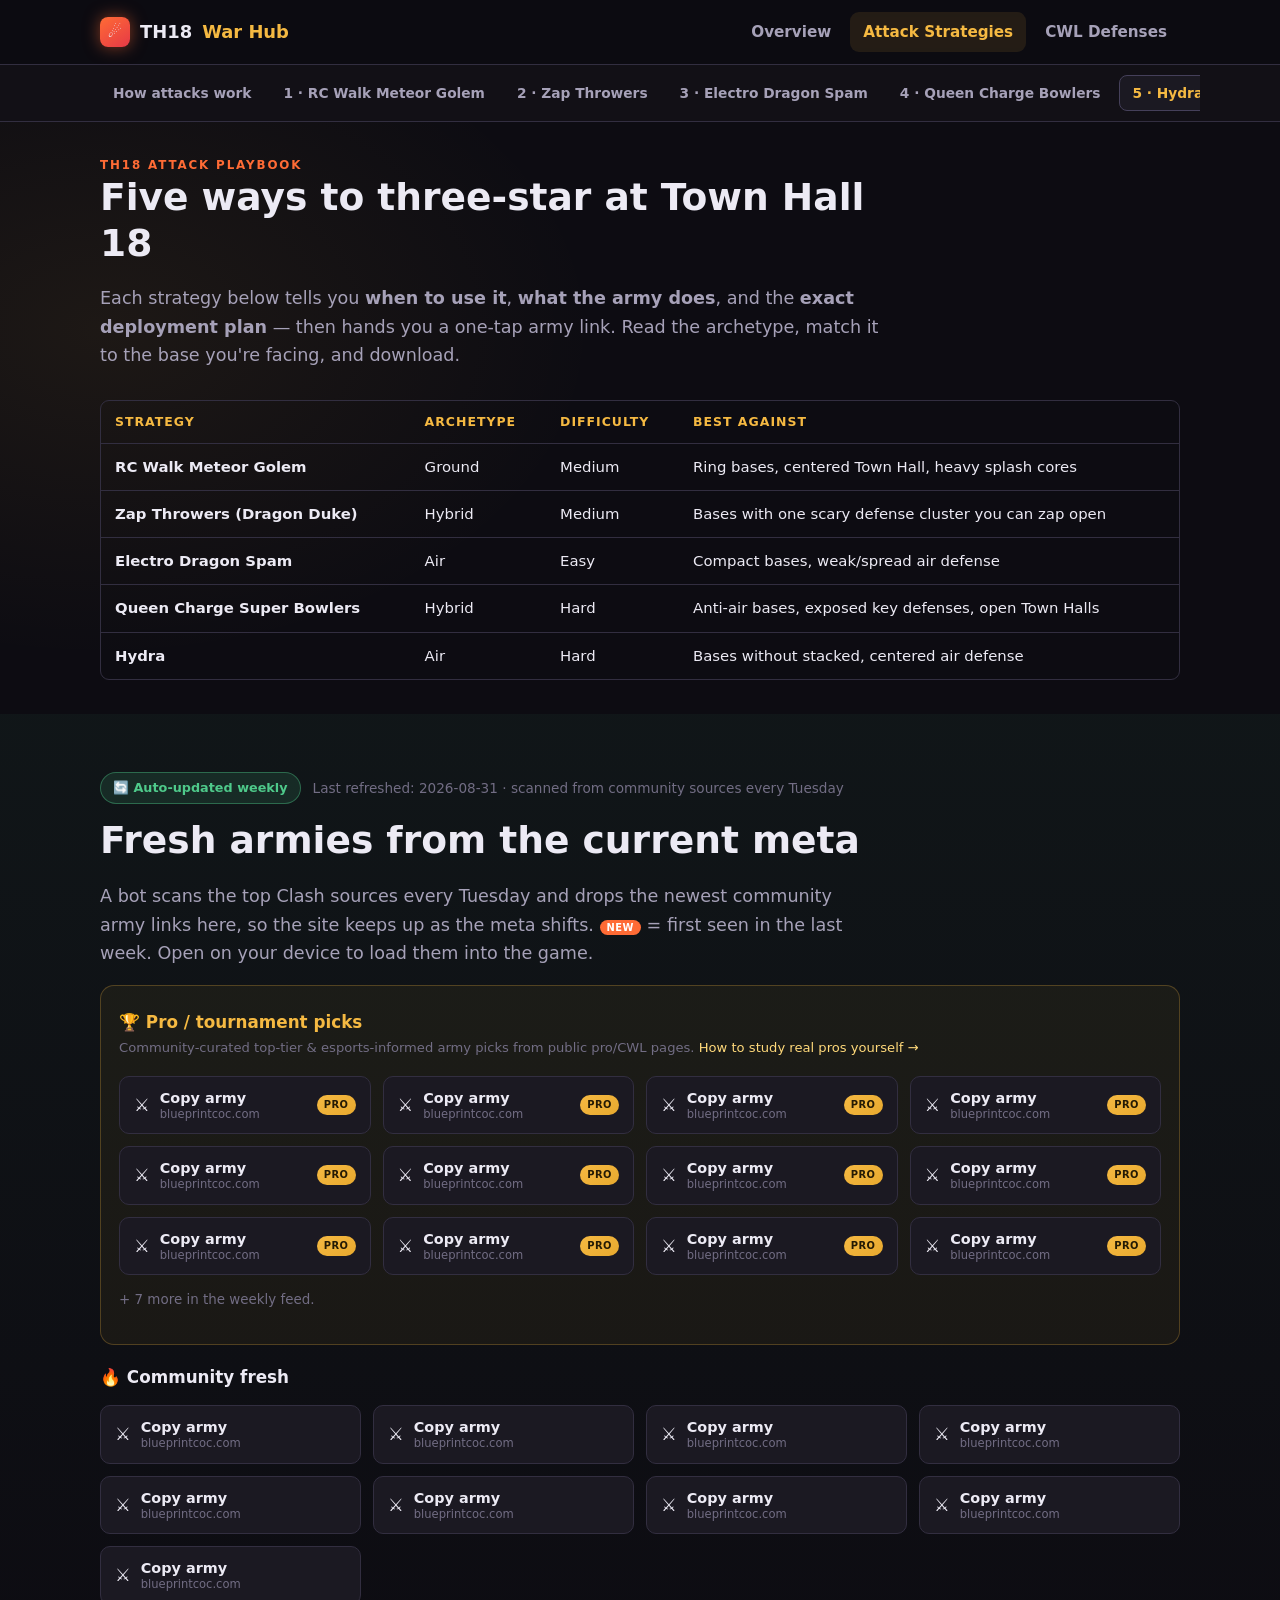
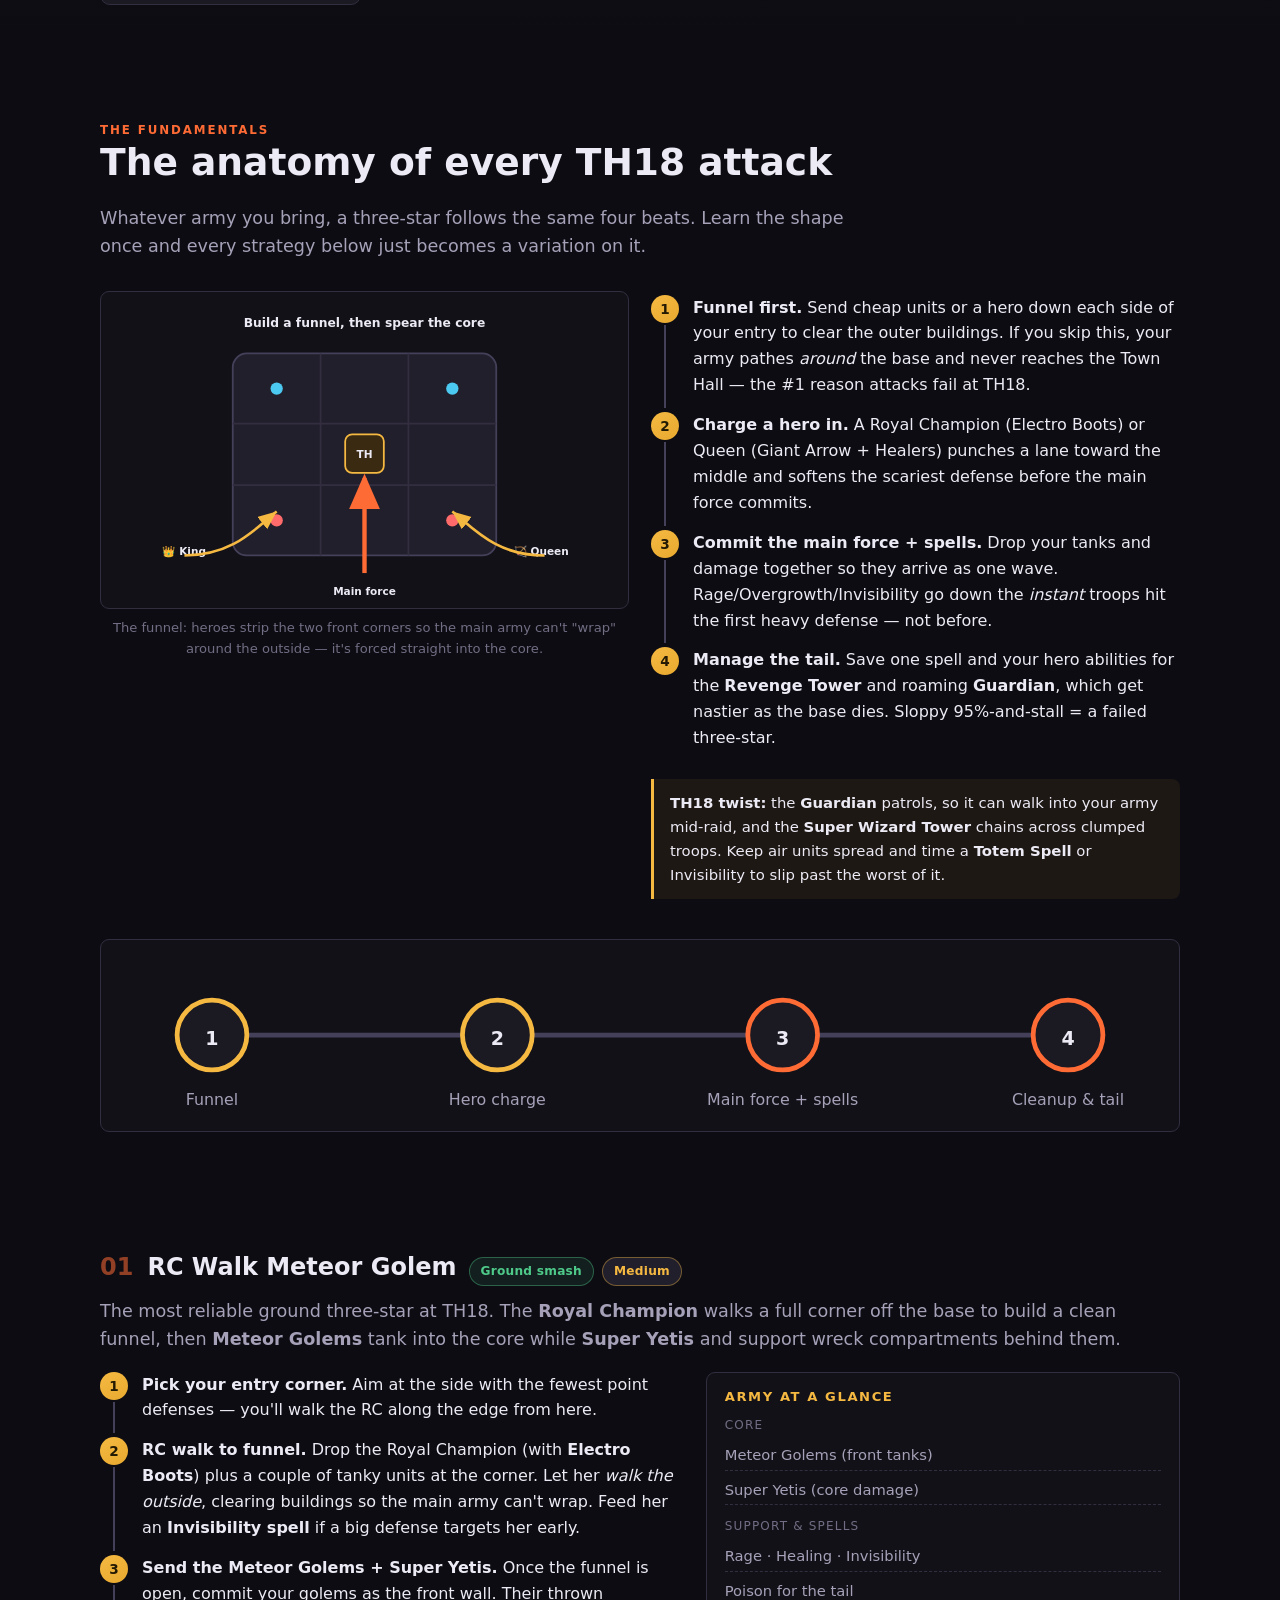
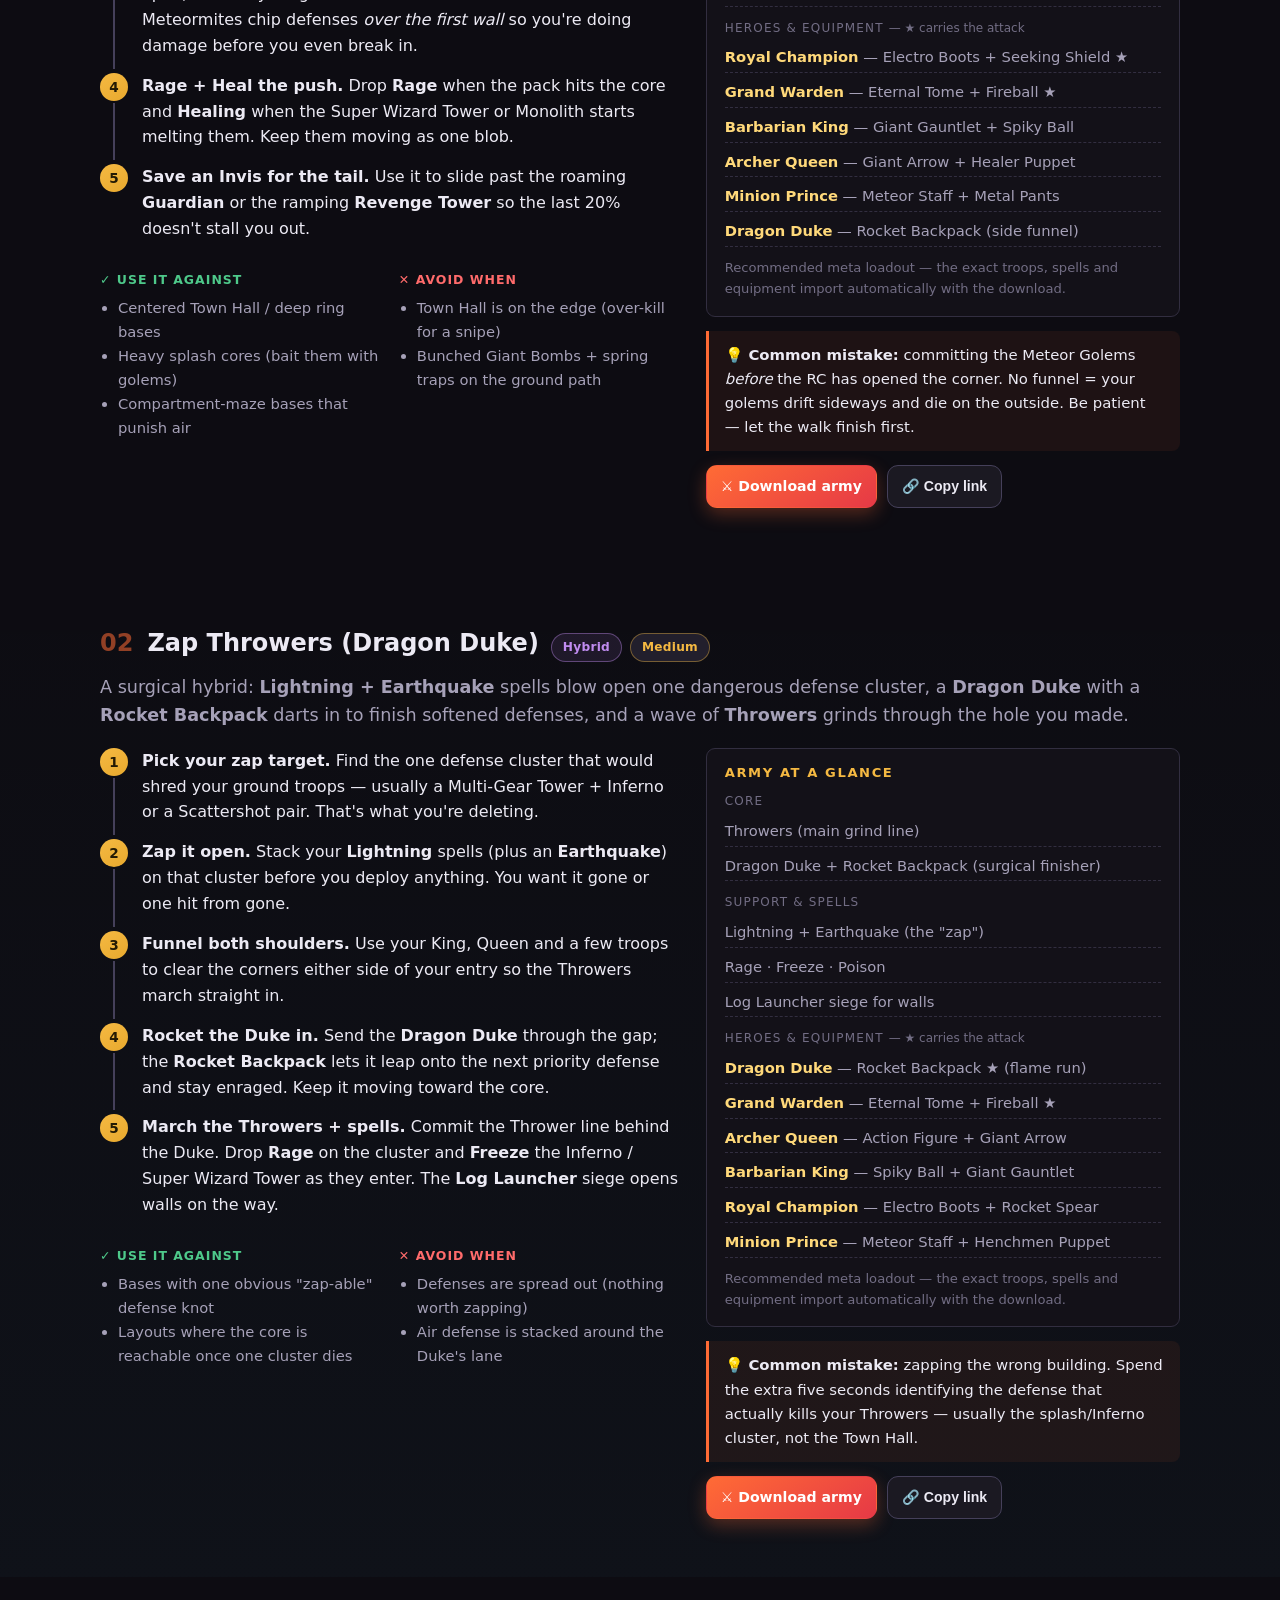
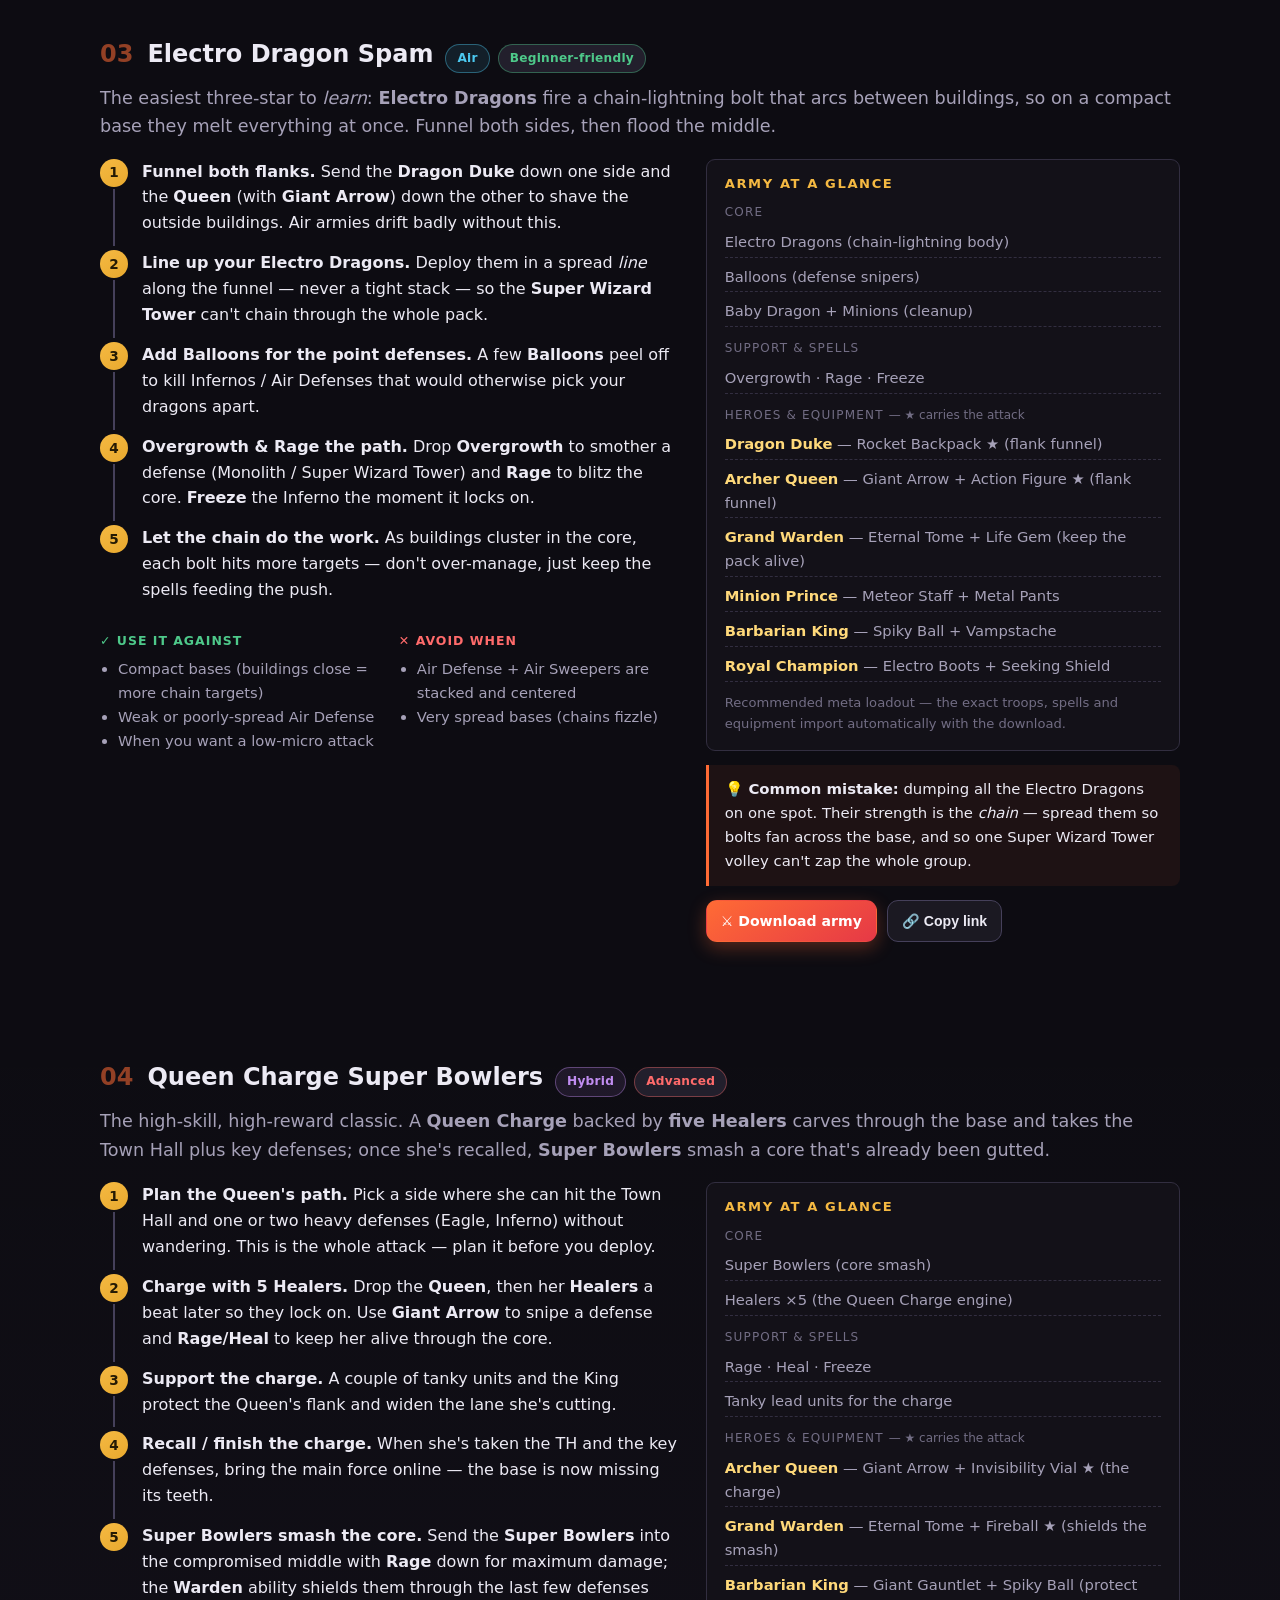
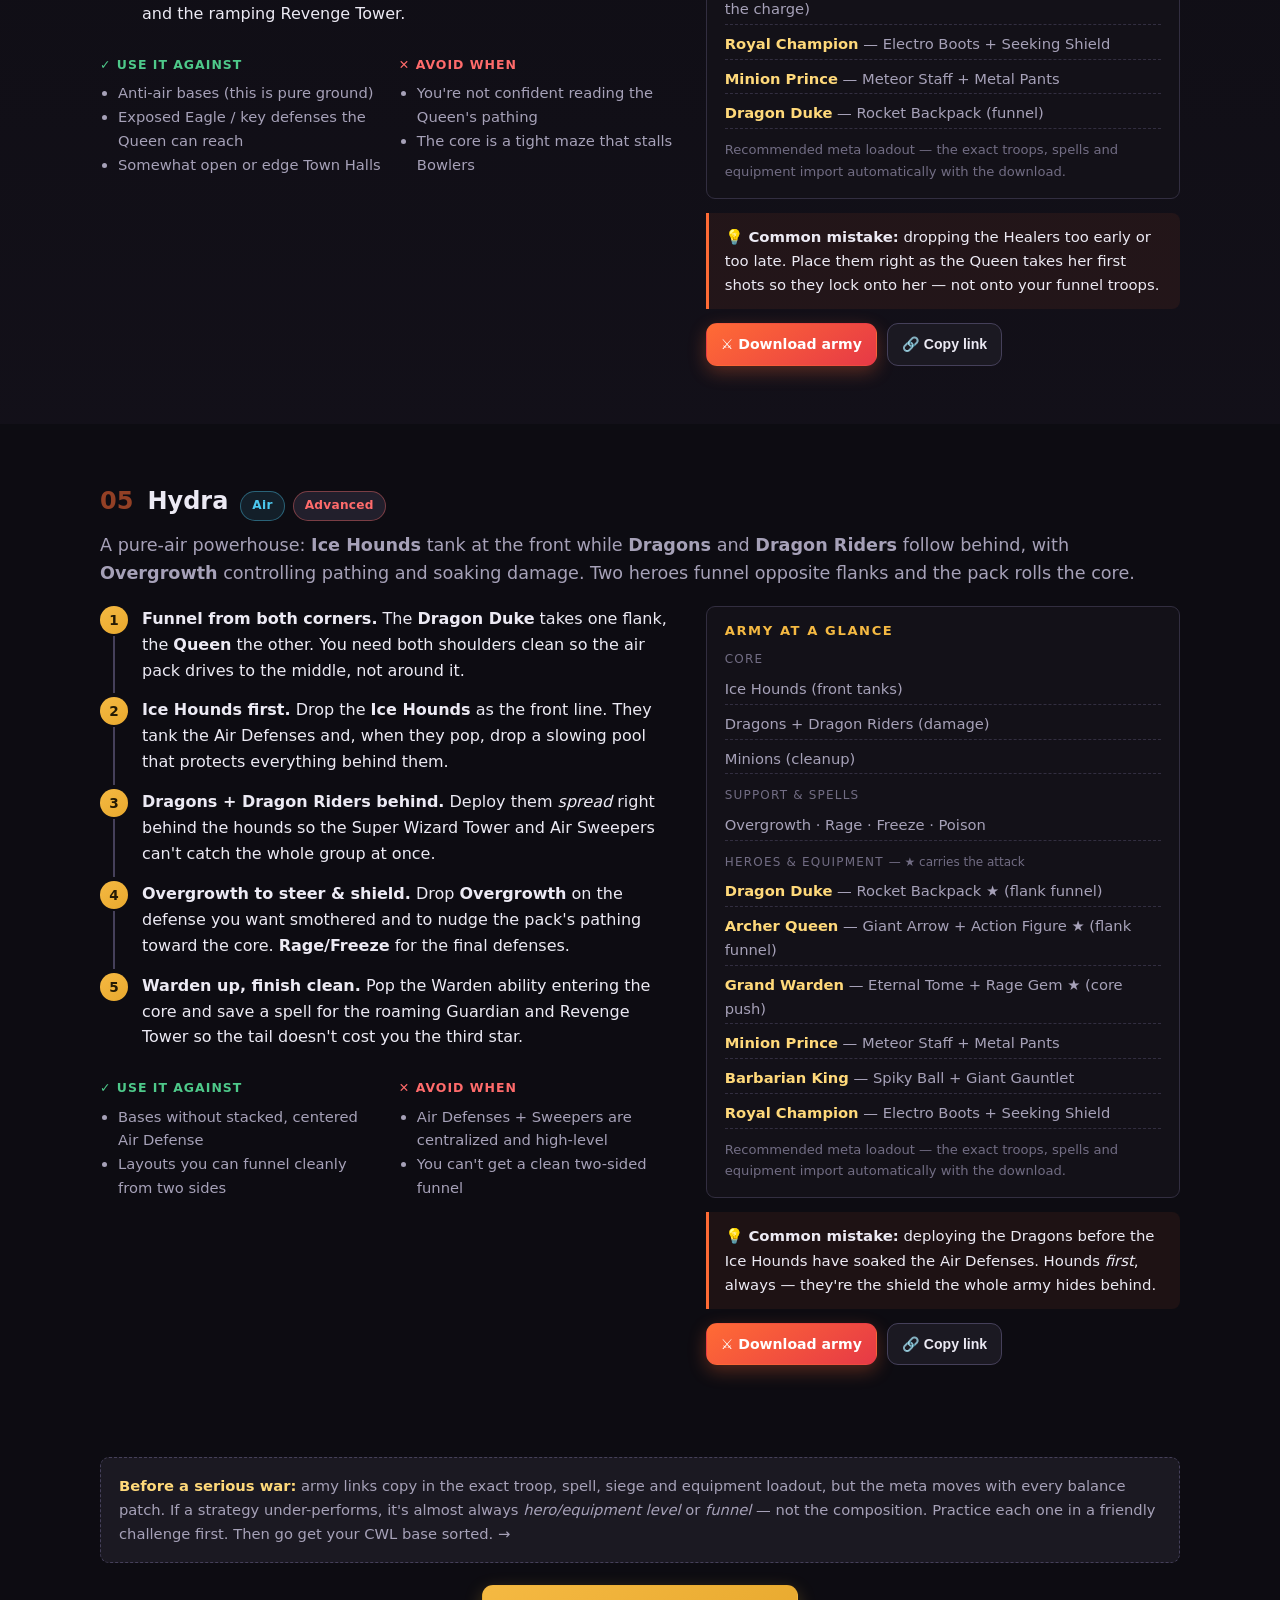
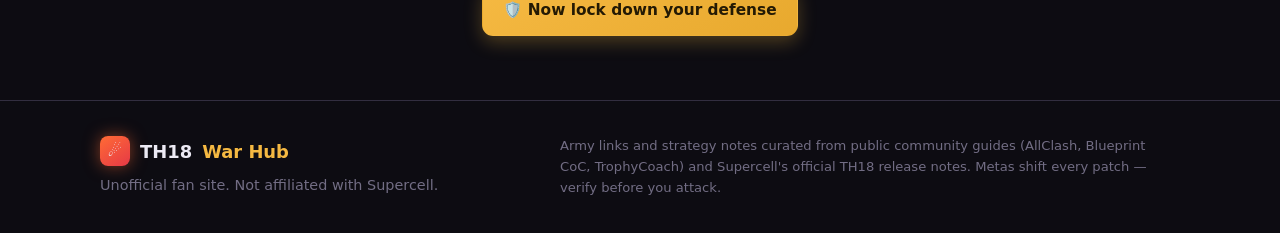
==== commit 32bea555: "Add pro/tournament lane + Study the Pros explainer - update_meta.py: PRO_SOURCES lane tags curated t" ====
--- a/attacks.html
+++ b/attacks.html
@@ -83,6 +83,13 @@
           here, so the site keeps up as the meta shifts. <span class="tag-new">NEW</span> = first seen in the last
           week. Open on your device to load them into the game.</p>
       </div>
+      <div class="pro-block" data-pro-block>
+        <h3 class="fresh-subhead">🏆 Pro / tournament picks</h3>
+        <p class="pro-note">Community-curated top-tier &amp; esports-informed army picks from public pro/CWL pages.
+          <a href="index.html#study-pros">How to study real pros yourself →</a></p>
+        <div id="pro-armies" class="fresh-grid"></div>
+      </div>
+      <h3 class="fresh-subhead">🔥 Community fresh</h3>
       <div id="fresh-armies" class="fresh-grid"></div>
       <p class="fresh-empty" data-fresh-fallback style="display:none">The live feed loads on the published site
         (GitHub Pages). If you're viewing a local copy, push to GitHub to see it populate.</p>
--- a/assets/css/styles.css
+++ b/assets/css/styles.css
@@ -339,6 +339,18 @@
 .fresh-item .ic { font-size: 1.1rem; }
 .fresh-item .txt { display: flex; flex-direction: column; line-height: 1.25; min-width: 0; }
 .fresh-item .src { color: var(--faint); font-size: .72rem; font-weight: 500; }
-.fresh-item .tag-new { margin-left: auto; }
+.fresh-item .badges { margin-left: auto; display: flex; gap: 5px; align-items: center; }
 .fresh-empty { color: var(--muted); font-size: .92rem; margin-top: 14px; }
 .fresh-more { color: var(--faint); font-size: .84rem; margin-top: 14px; }
+.tag-pro {
+  background: linear-gradient(145deg, var(--gold), #e8a92e); color: #241a04;
+  font-size: .62rem; font-weight: 800; letter-spacing: .05em;
+  padding: 2px 7px; border-radius: 999px;
+}
+.fresh-subhead { font-size: 1.05rem; margin: 22px 0 2px; display: flex; align-items: center; gap: 10px; }
+.pro-block {
+  border: 1px solid rgba(245,185,66,.25); background: rgba(245,185,66,.05);
+  border-radius: 14px; padding: 4px 18px 20px; margin-top: 6px;
+}
+.pro-block .fresh-subhead { color: var(--gold); }
+.pro-note { color: var(--faint); font-size: .82rem; margin: 4px 0 0; }
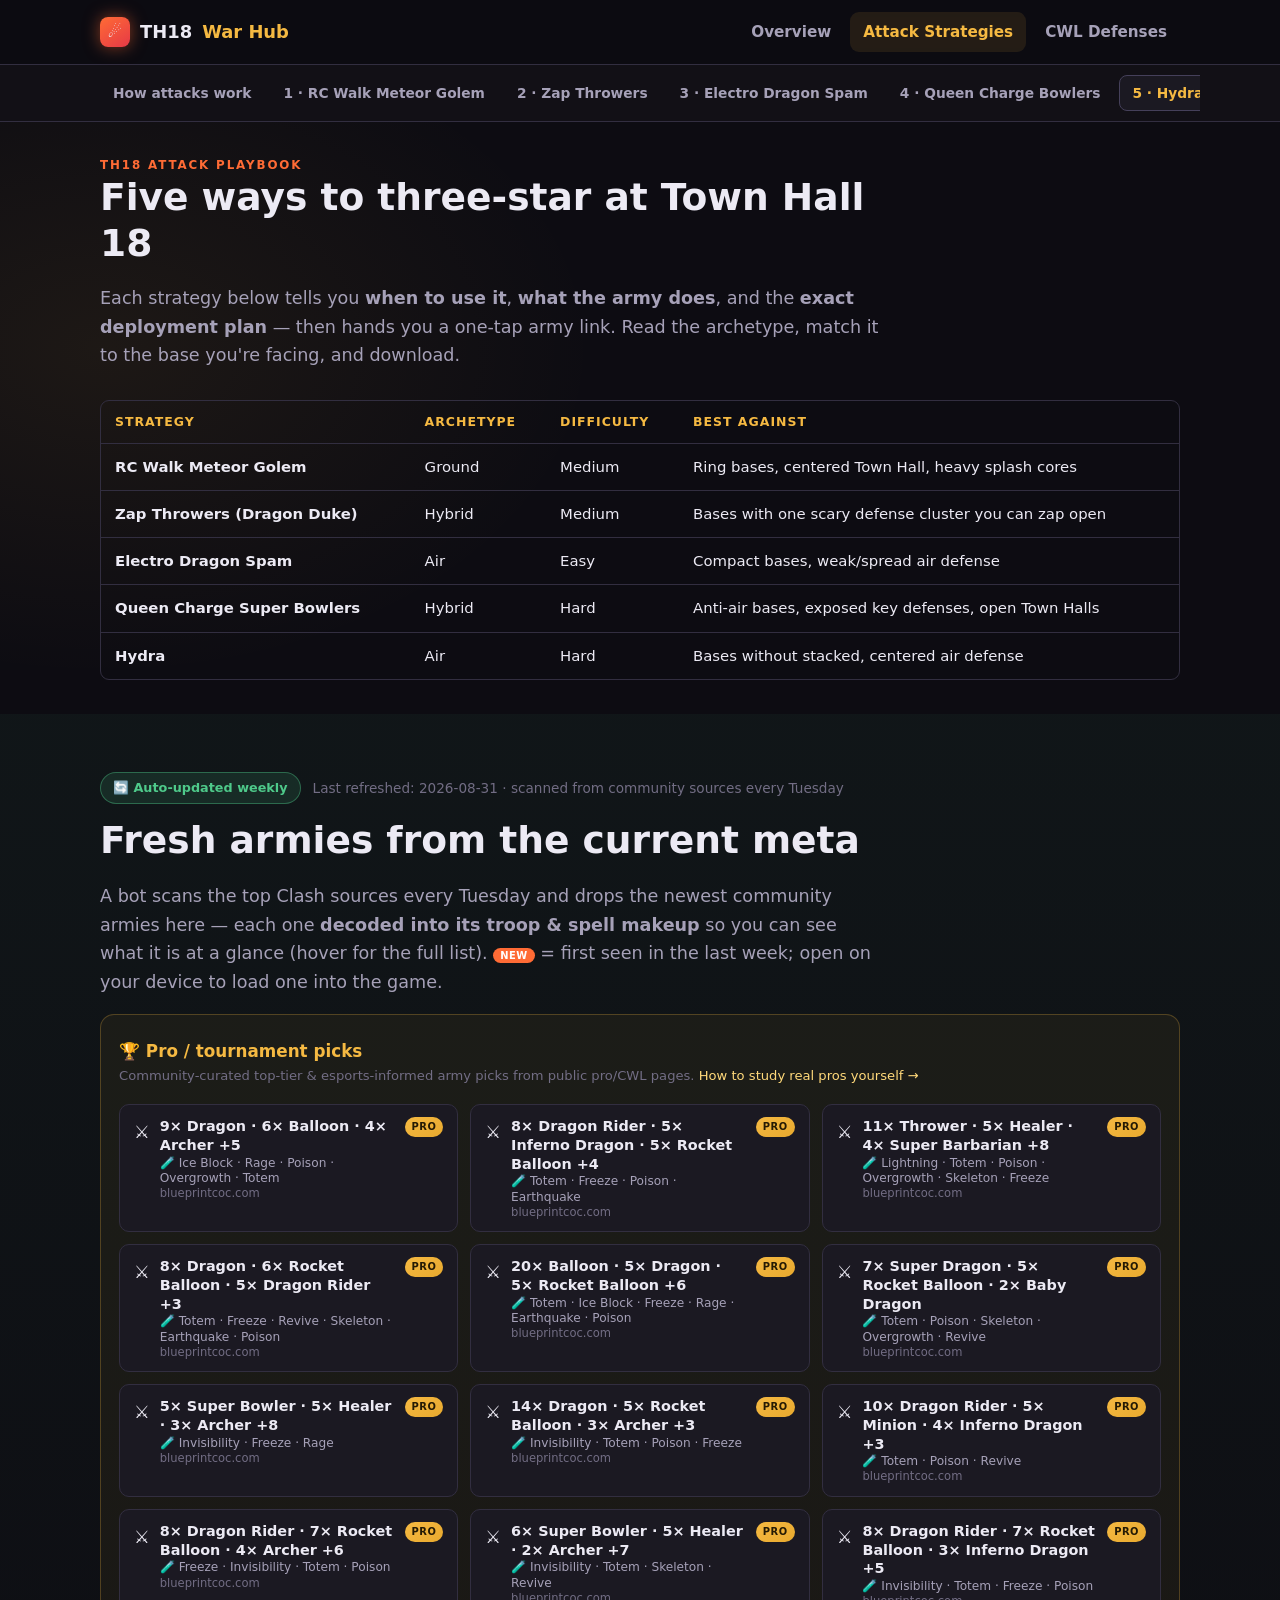
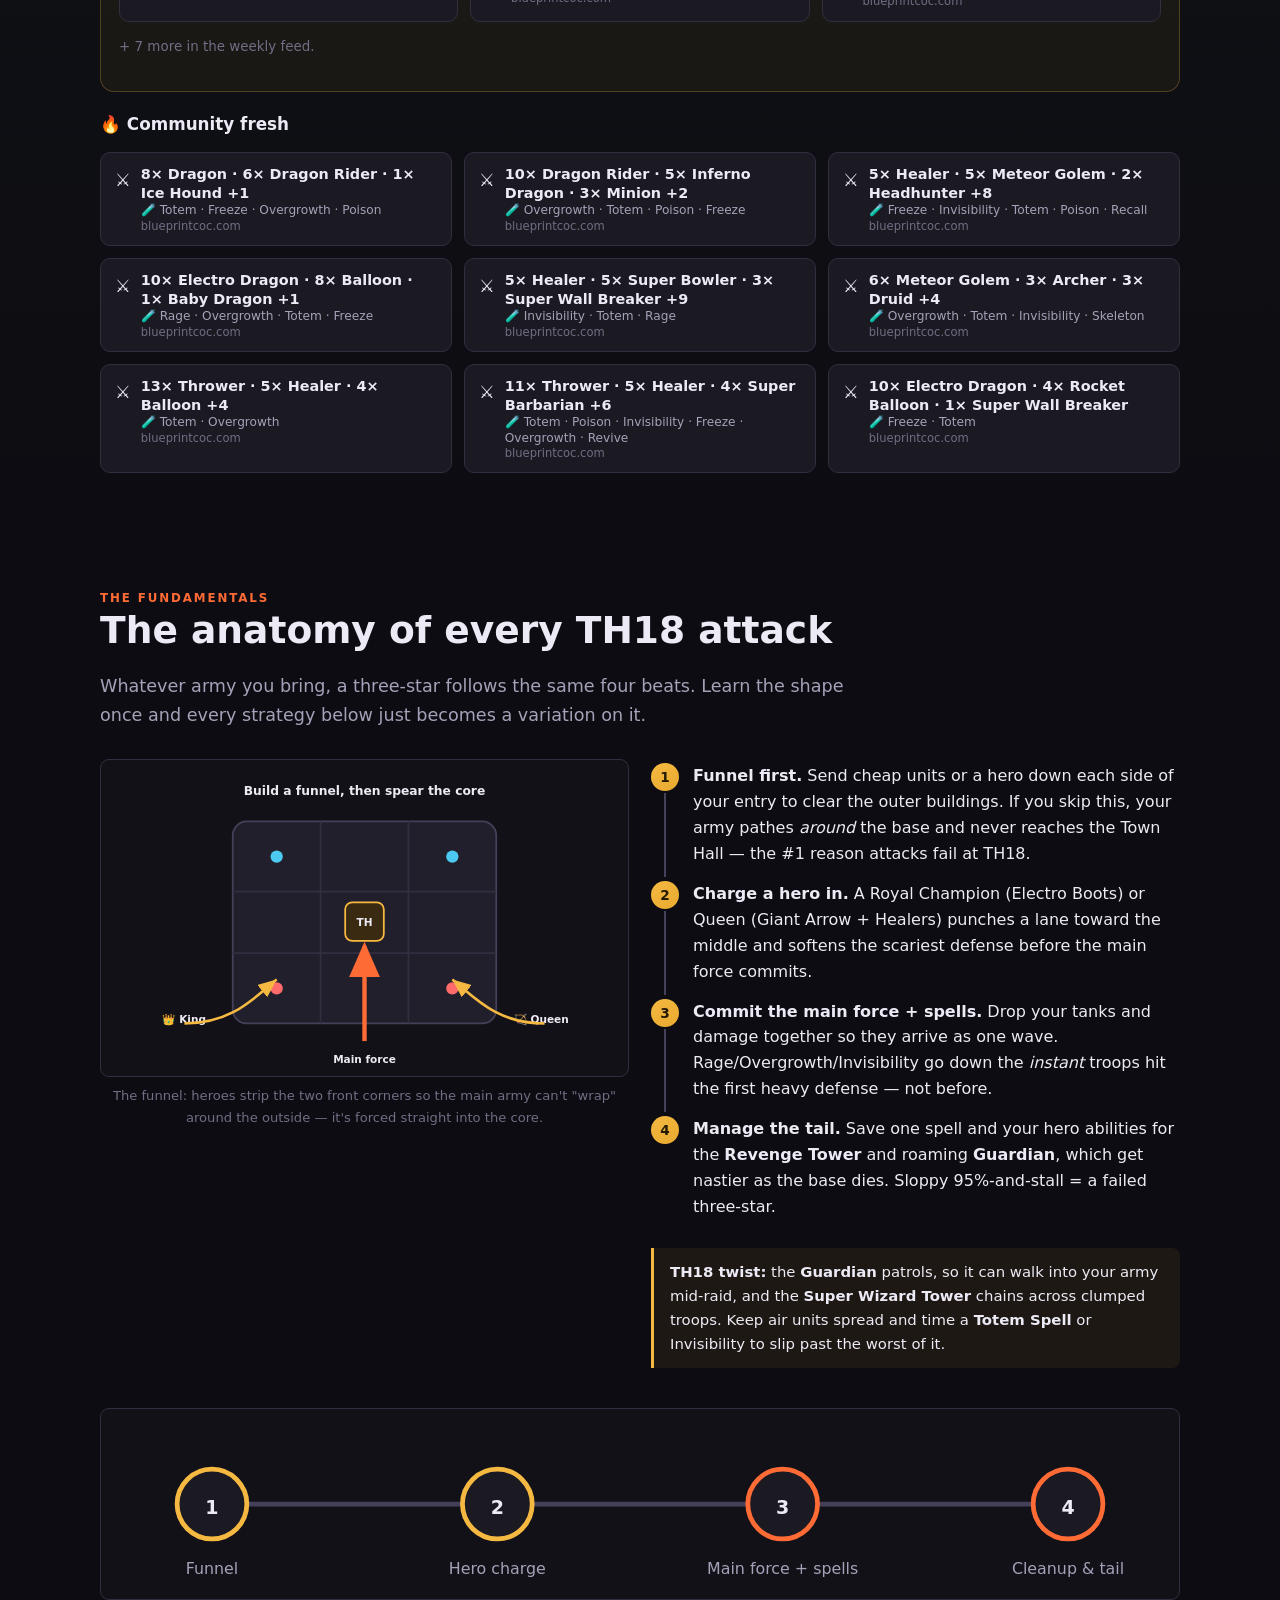
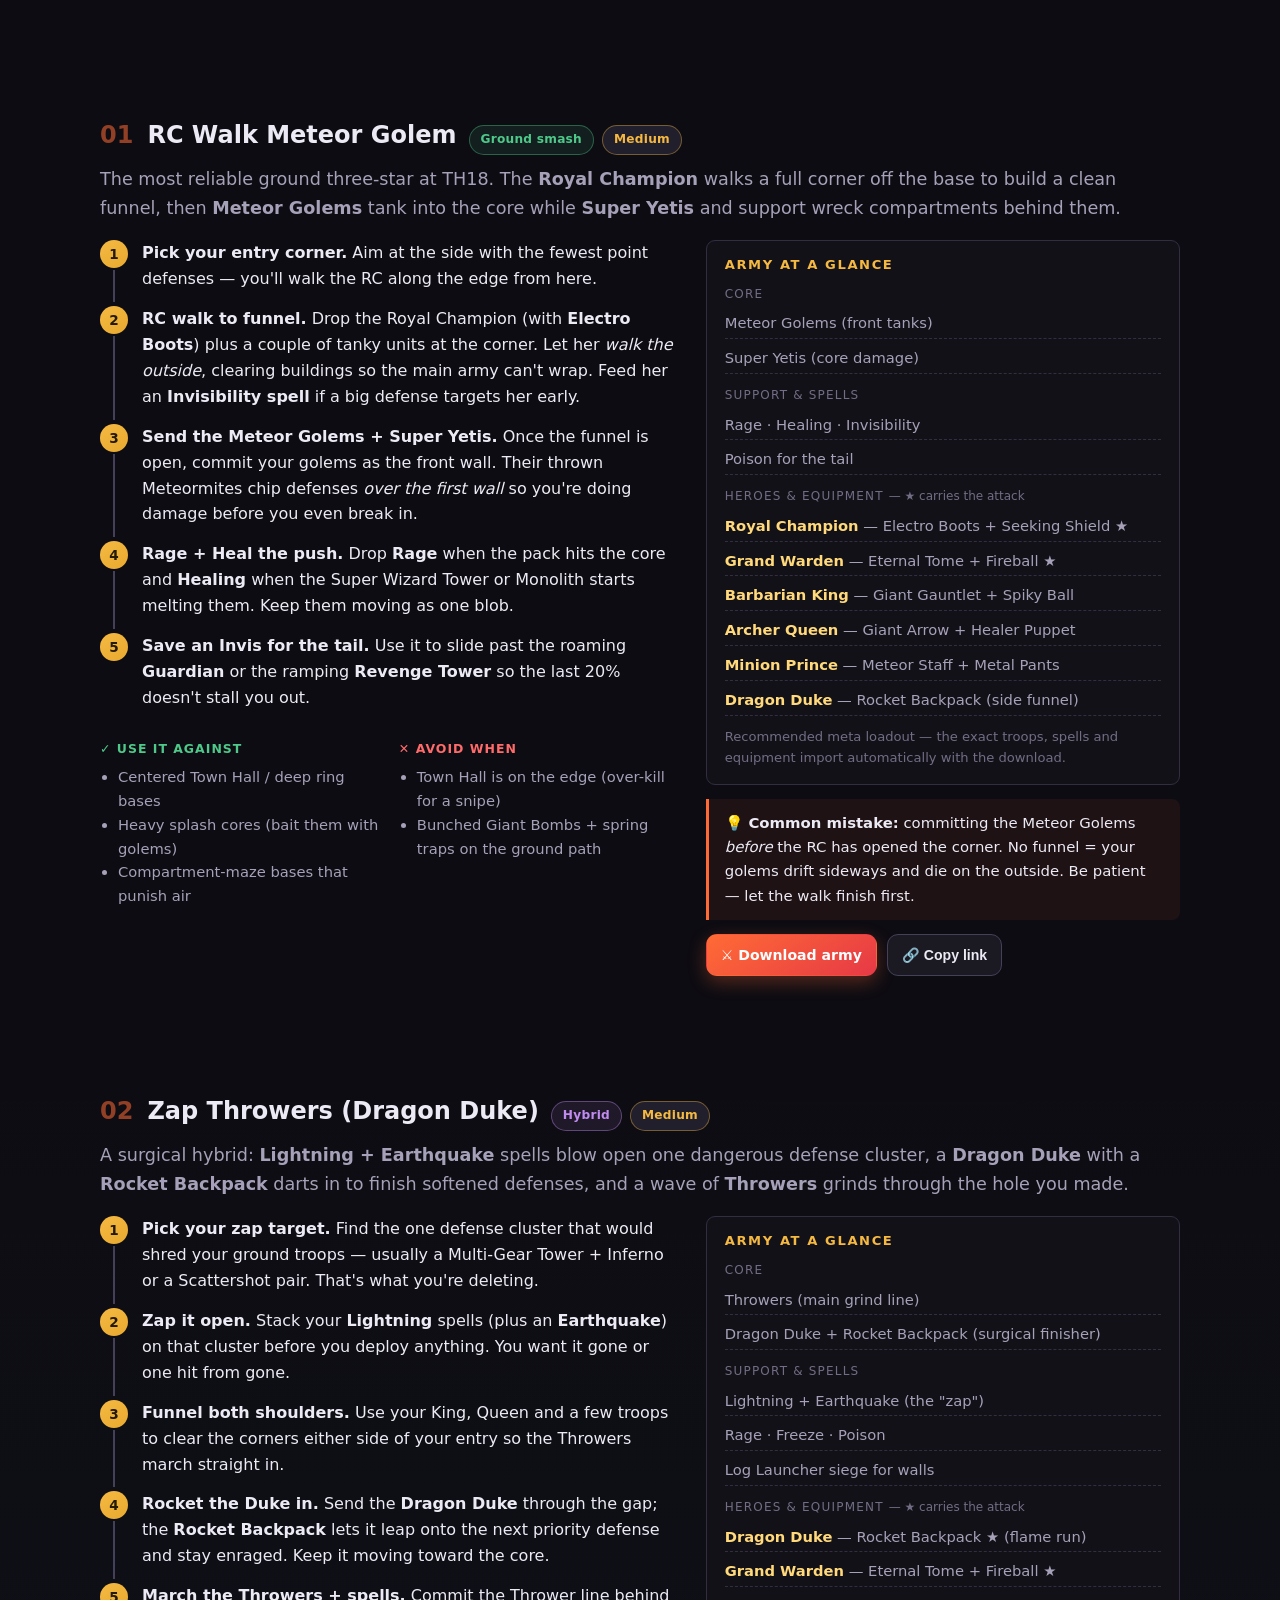
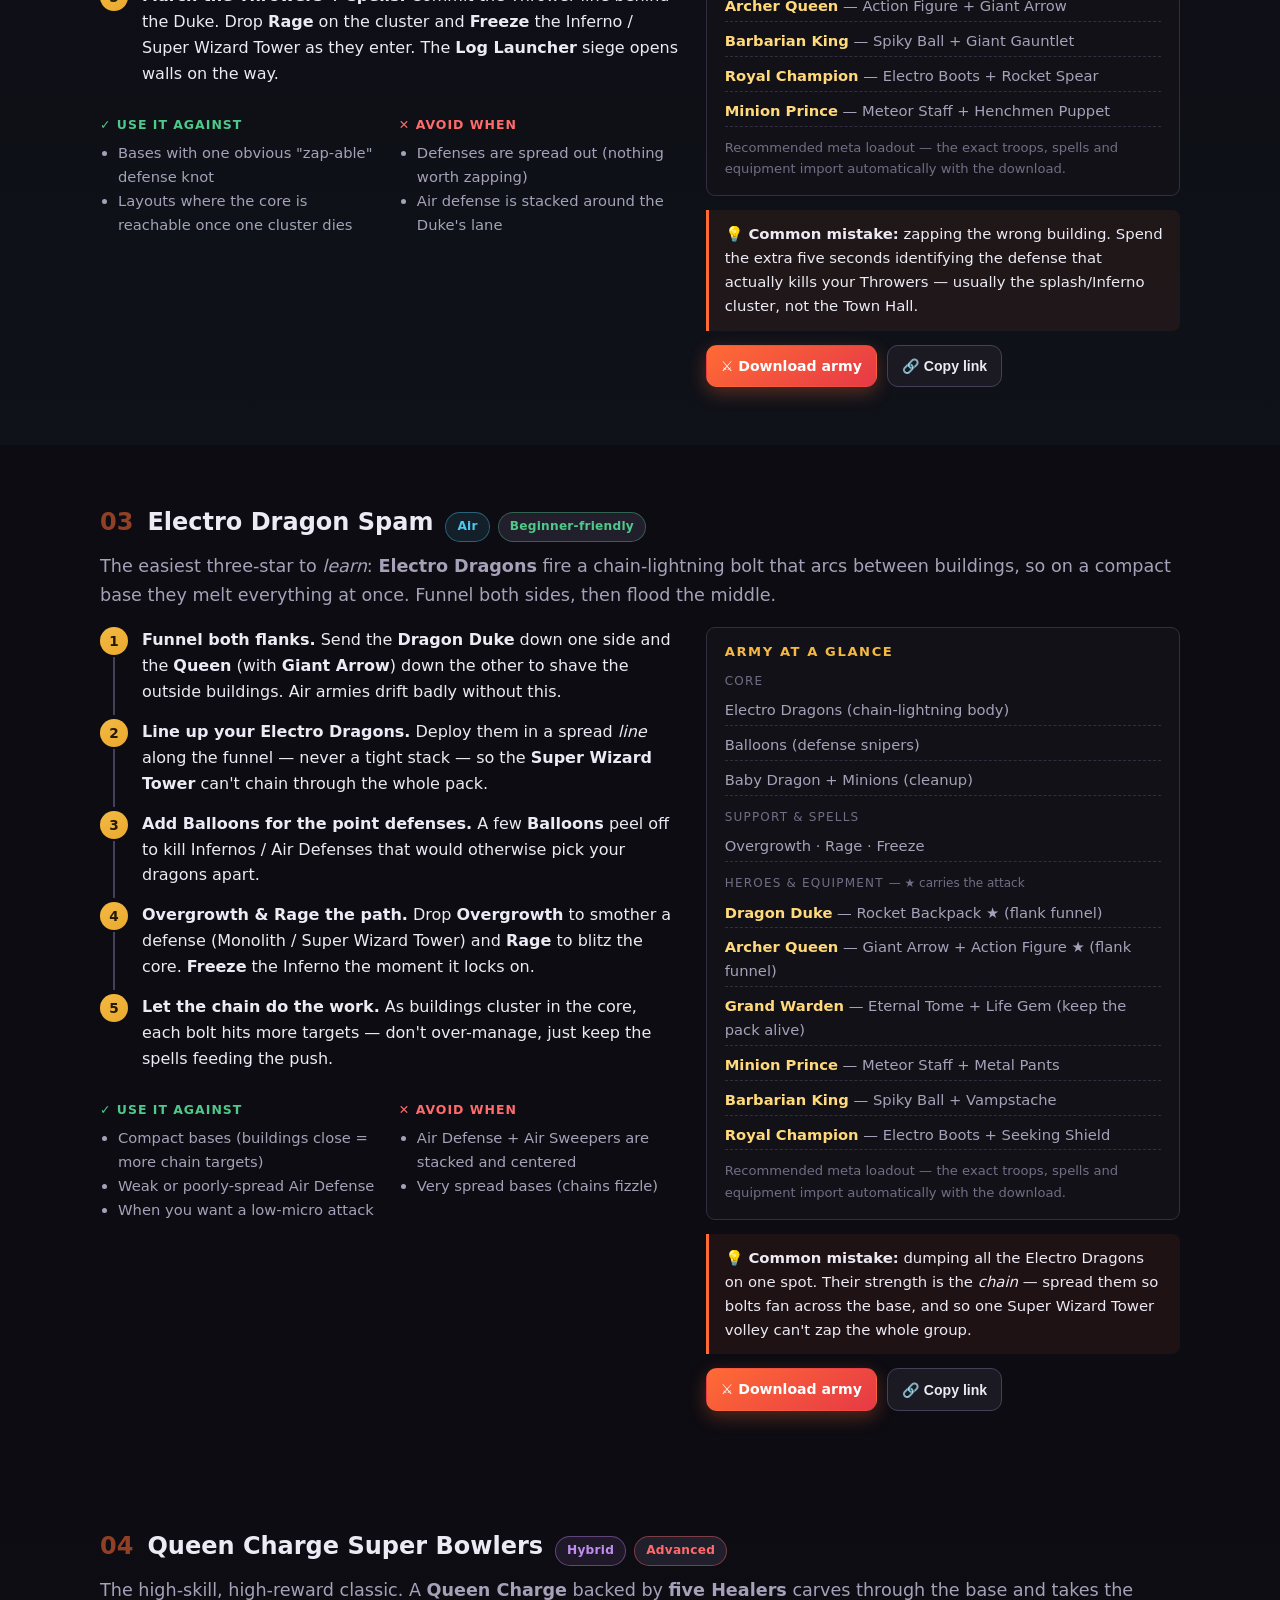
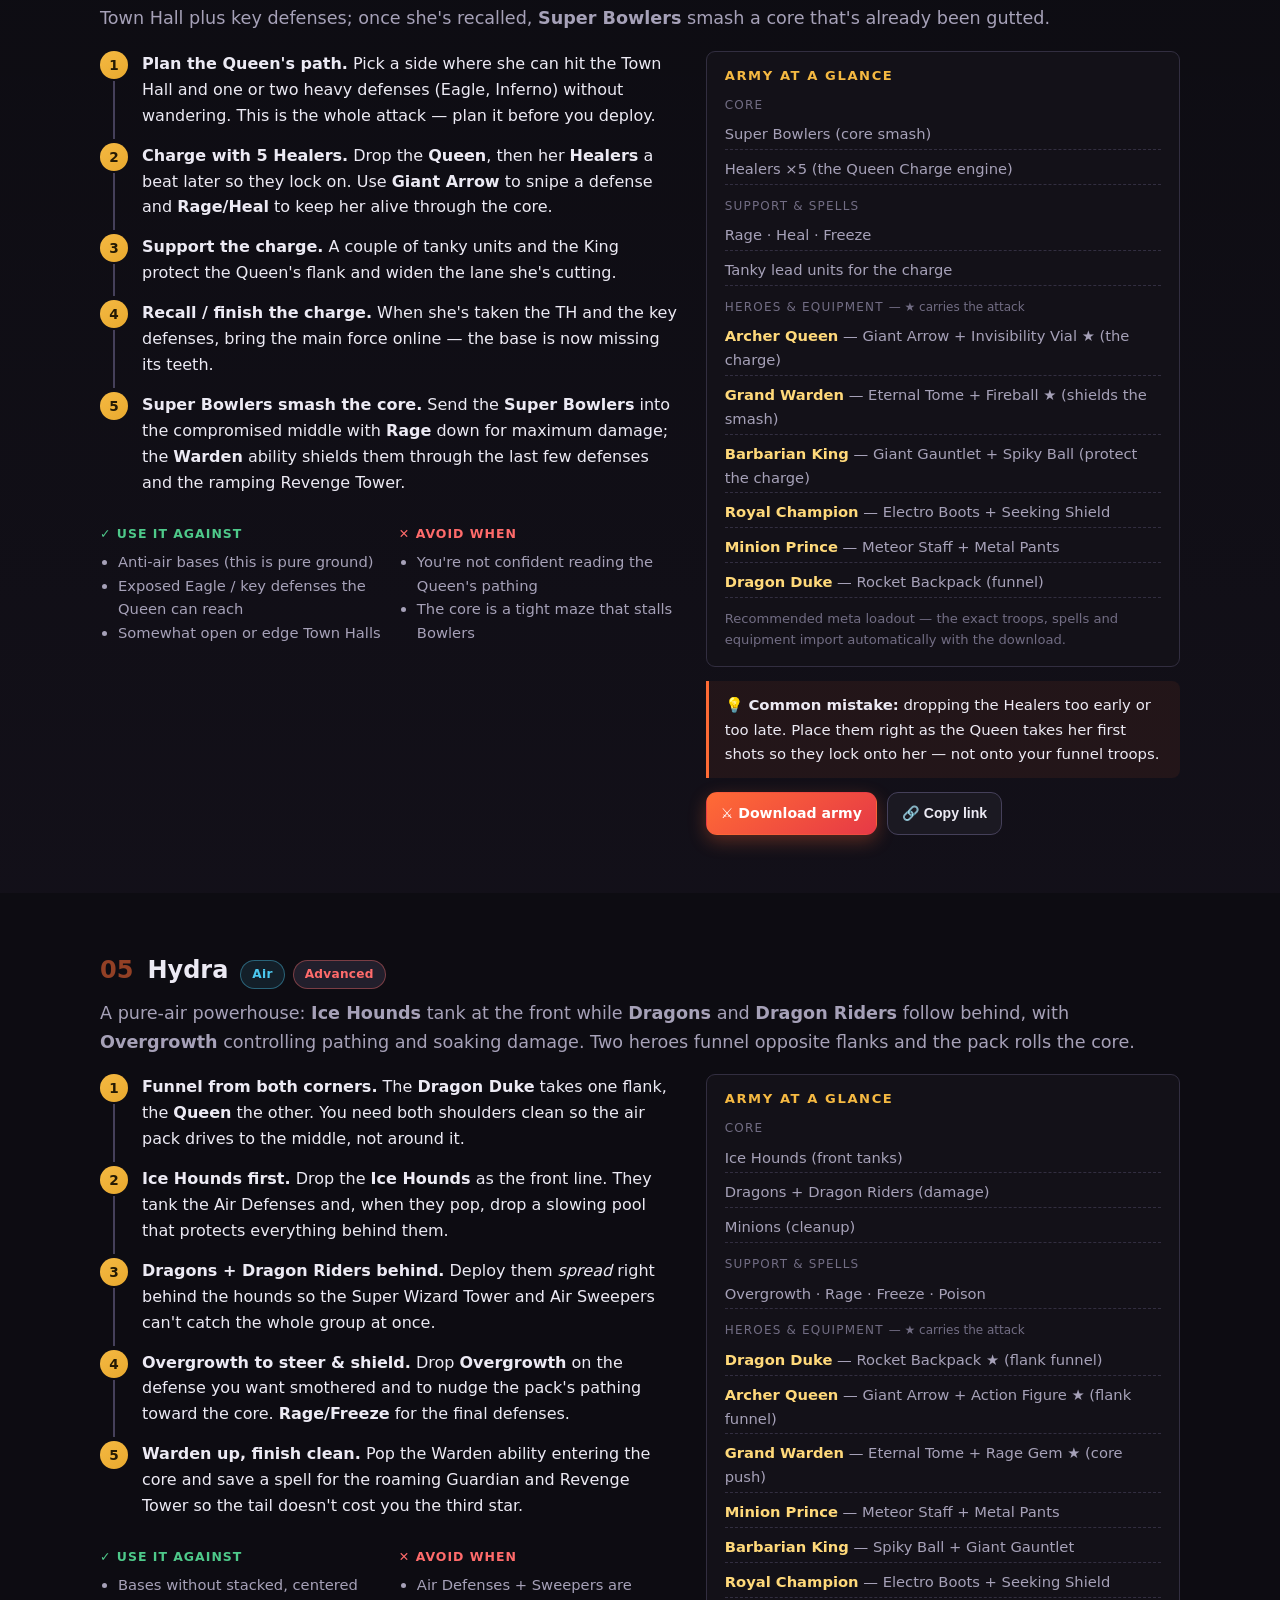
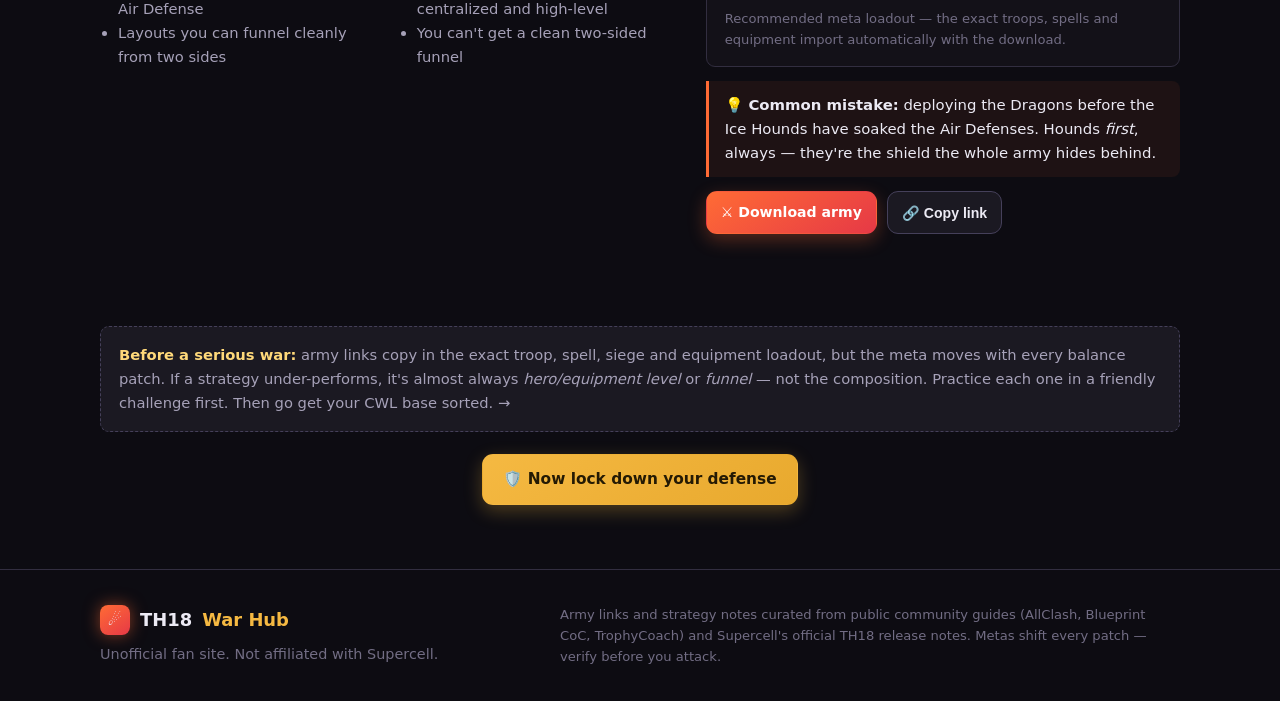
==== commit 9bd5f1b6: "Decode army links to show composition on Fresh cards update_meta.py now fetches the live clash-armie" ====
--- a/attacks.html
+++ b/attacks.html
@@ -79,9 +79,10 @@
           <span class="fresh-meta">Last refreshed: <span data-fresh-date>—</span> · scanned from community sources every Tuesday</span>
         </div>
         <h2 style="margin-top:14px">Fresh armies from the current meta</h2>
-        <p class="lead">A bot scans the top Clash sources every Tuesday and drops the newest community army links
-          here, so the site keeps up as the meta shifts. <span class="tag-new">NEW</span> = first seen in the last
-          week. Open on your device to load them into the game.</p>
+        <p class="lead">A bot scans the top Clash sources every Tuesday and drops the newest community armies here —
+          each one <strong>decoded into its troop &amp; spell makeup</strong> so you can see what it is at a glance
+          (hover for the full list). <span class="tag-new">NEW</span> = first seen in the last week; open on your
+          device to load one into the game.</p>
       </div>
       <div class="pro-block" data-pro-block>
         <h3 class="fresh-subhead">🏆 Pro / tournament picks</h3>
--- a/assets/css/styles.css
+++ b/assets/css/styles.css
@@ -340,6 +340,11 @@
 .fresh-item .txt { display: flex; flex-direction: column; line-height: 1.25; min-width: 0; }
 .fresh-item .src { color: var(--faint); font-size: .72rem; font-weight: 500; }
 .fresh-item .badges { margin-left: auto; display: flex; gap: 5px; align-items: center; }
+.fresh-item.army { align-items: flex-start; }
+.fresh-item.army .ic { margin-top: 1px; }
+.fresh-item .head { font-weight: 700; font-size: .9rem; line-height: 1.3; }
+.fresh-item .sub { color: var(--muted); font-size: .76rem; font-weight: 500; margin-top: 1px; }
+#fresh-armies, #pro-armies { grid-template-columns: repeat(auto-fill, minmax(280px, 1fr)); }
 .fresh-empty { color: var(--muted); font-size: .92rem; margin-top: 14px; }
 .fresh-more { color: var(--faint); font-size: .84rem; margin-top: 14px; }
 .tag-pro {
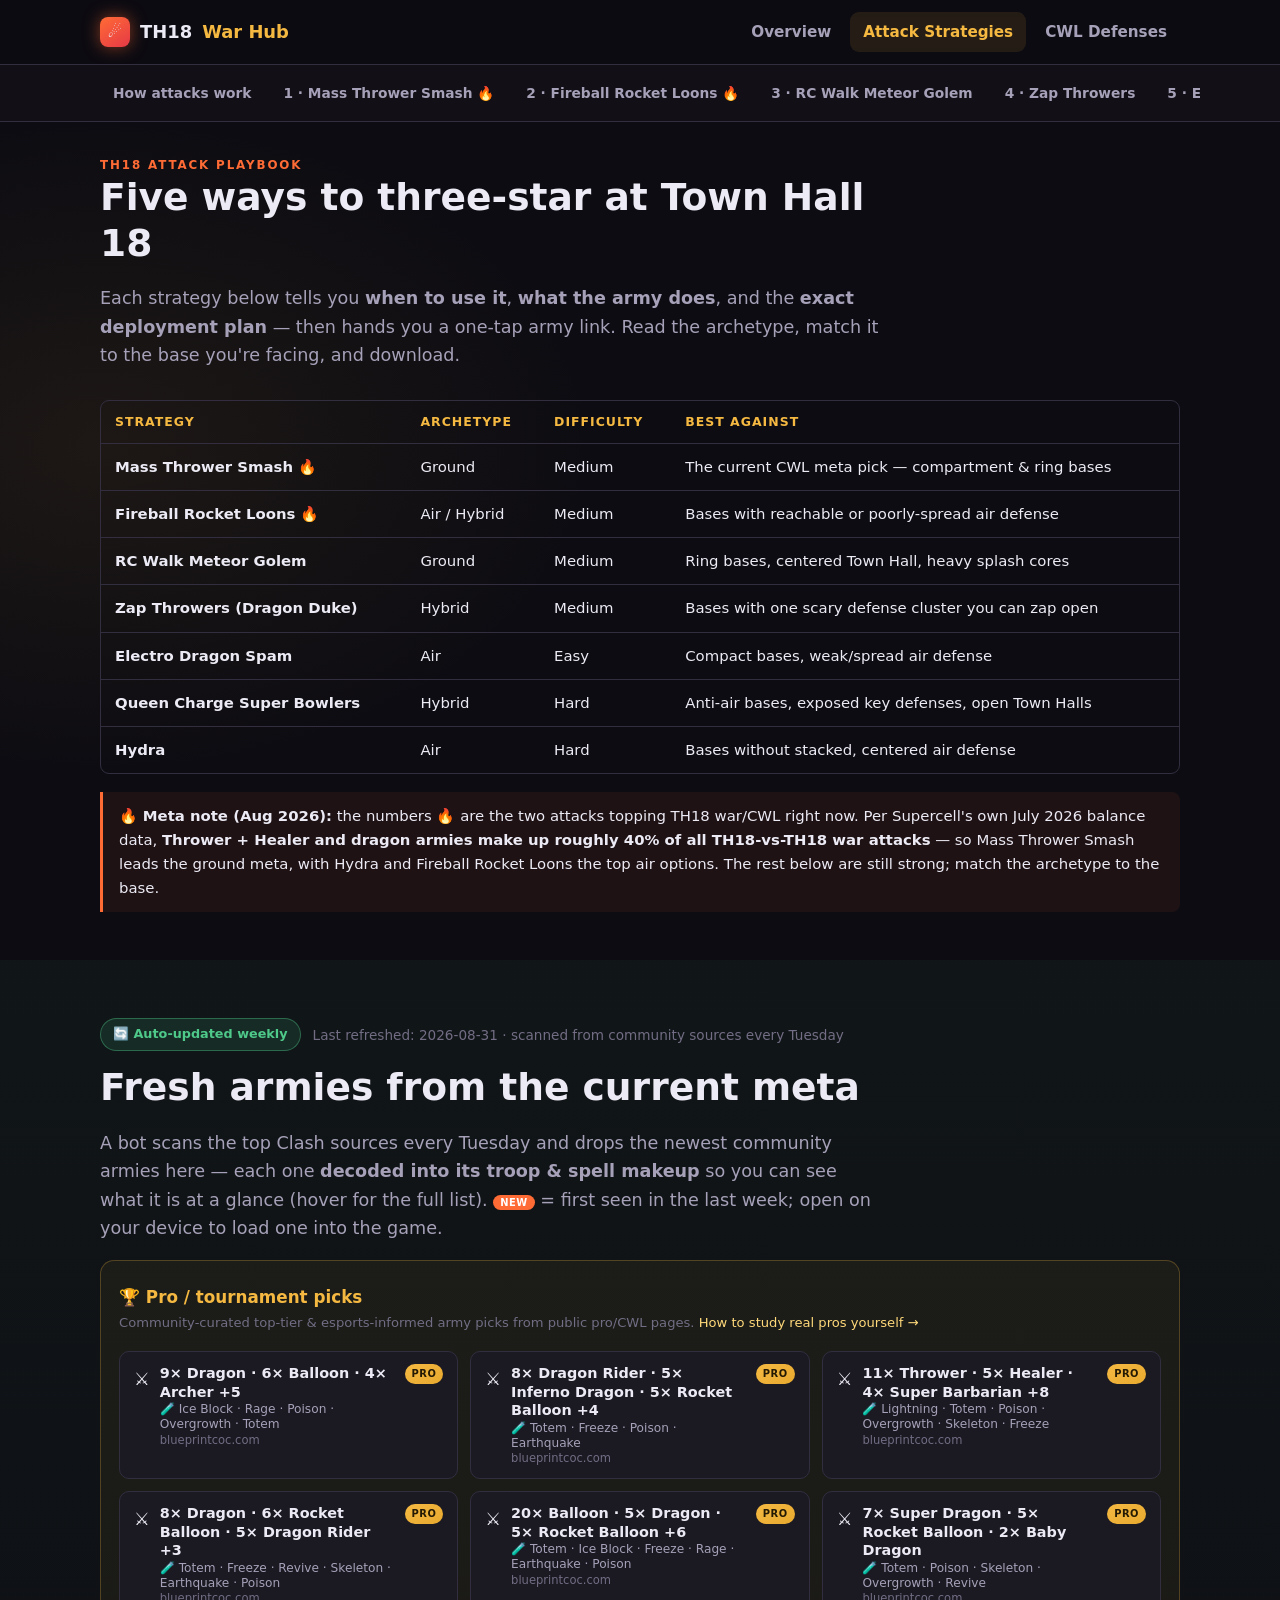
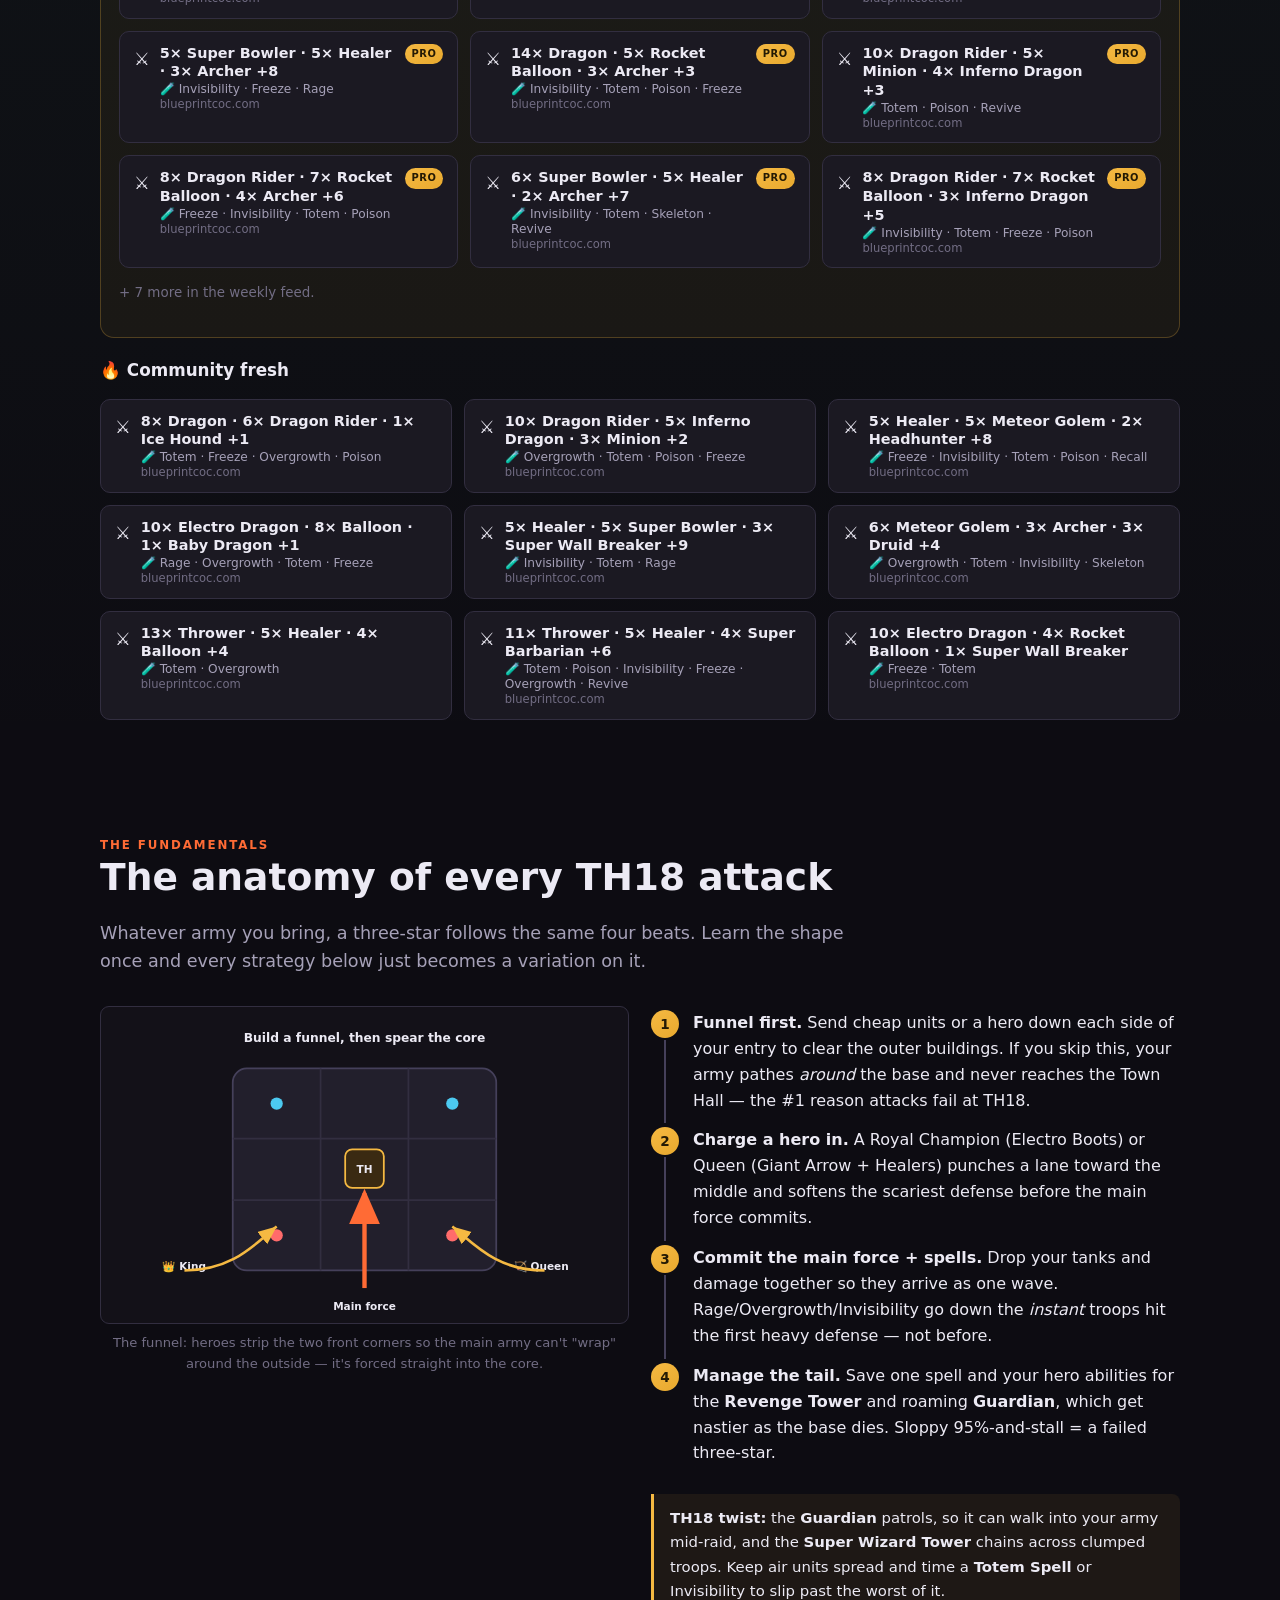
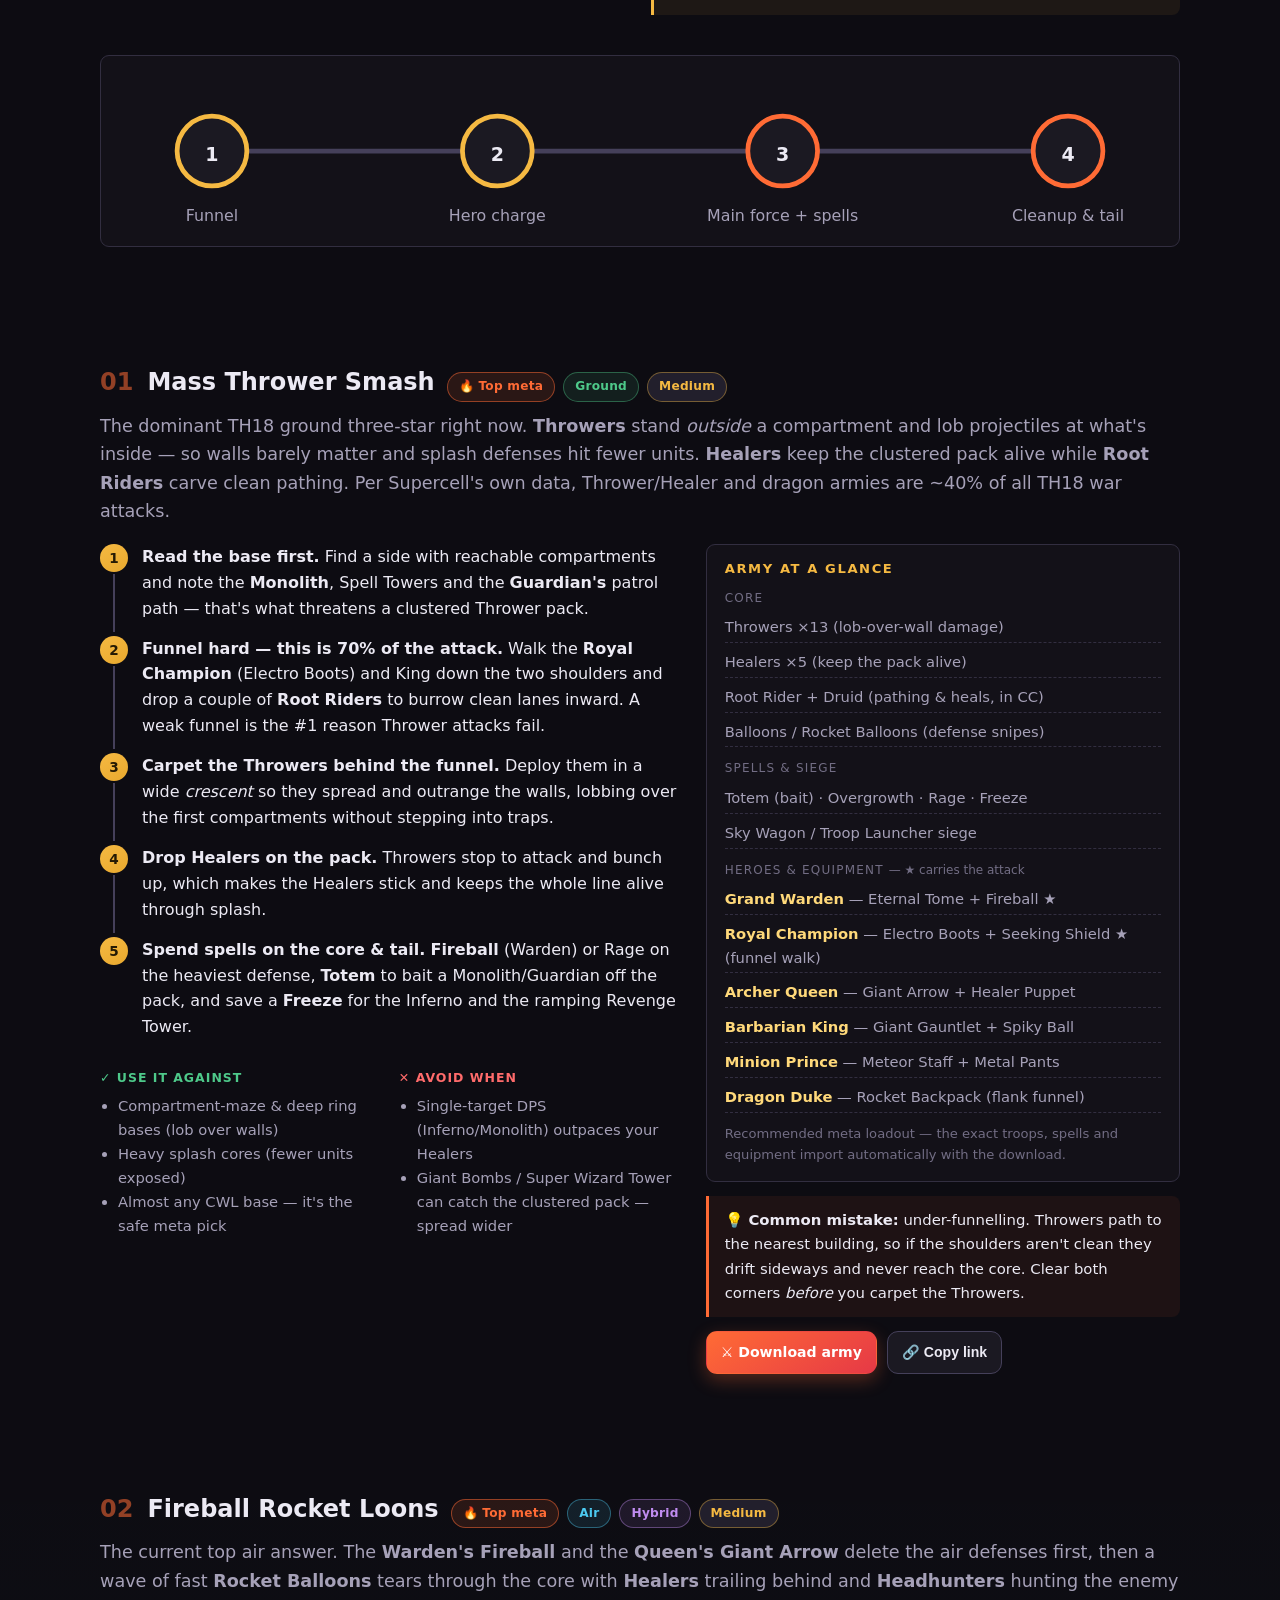
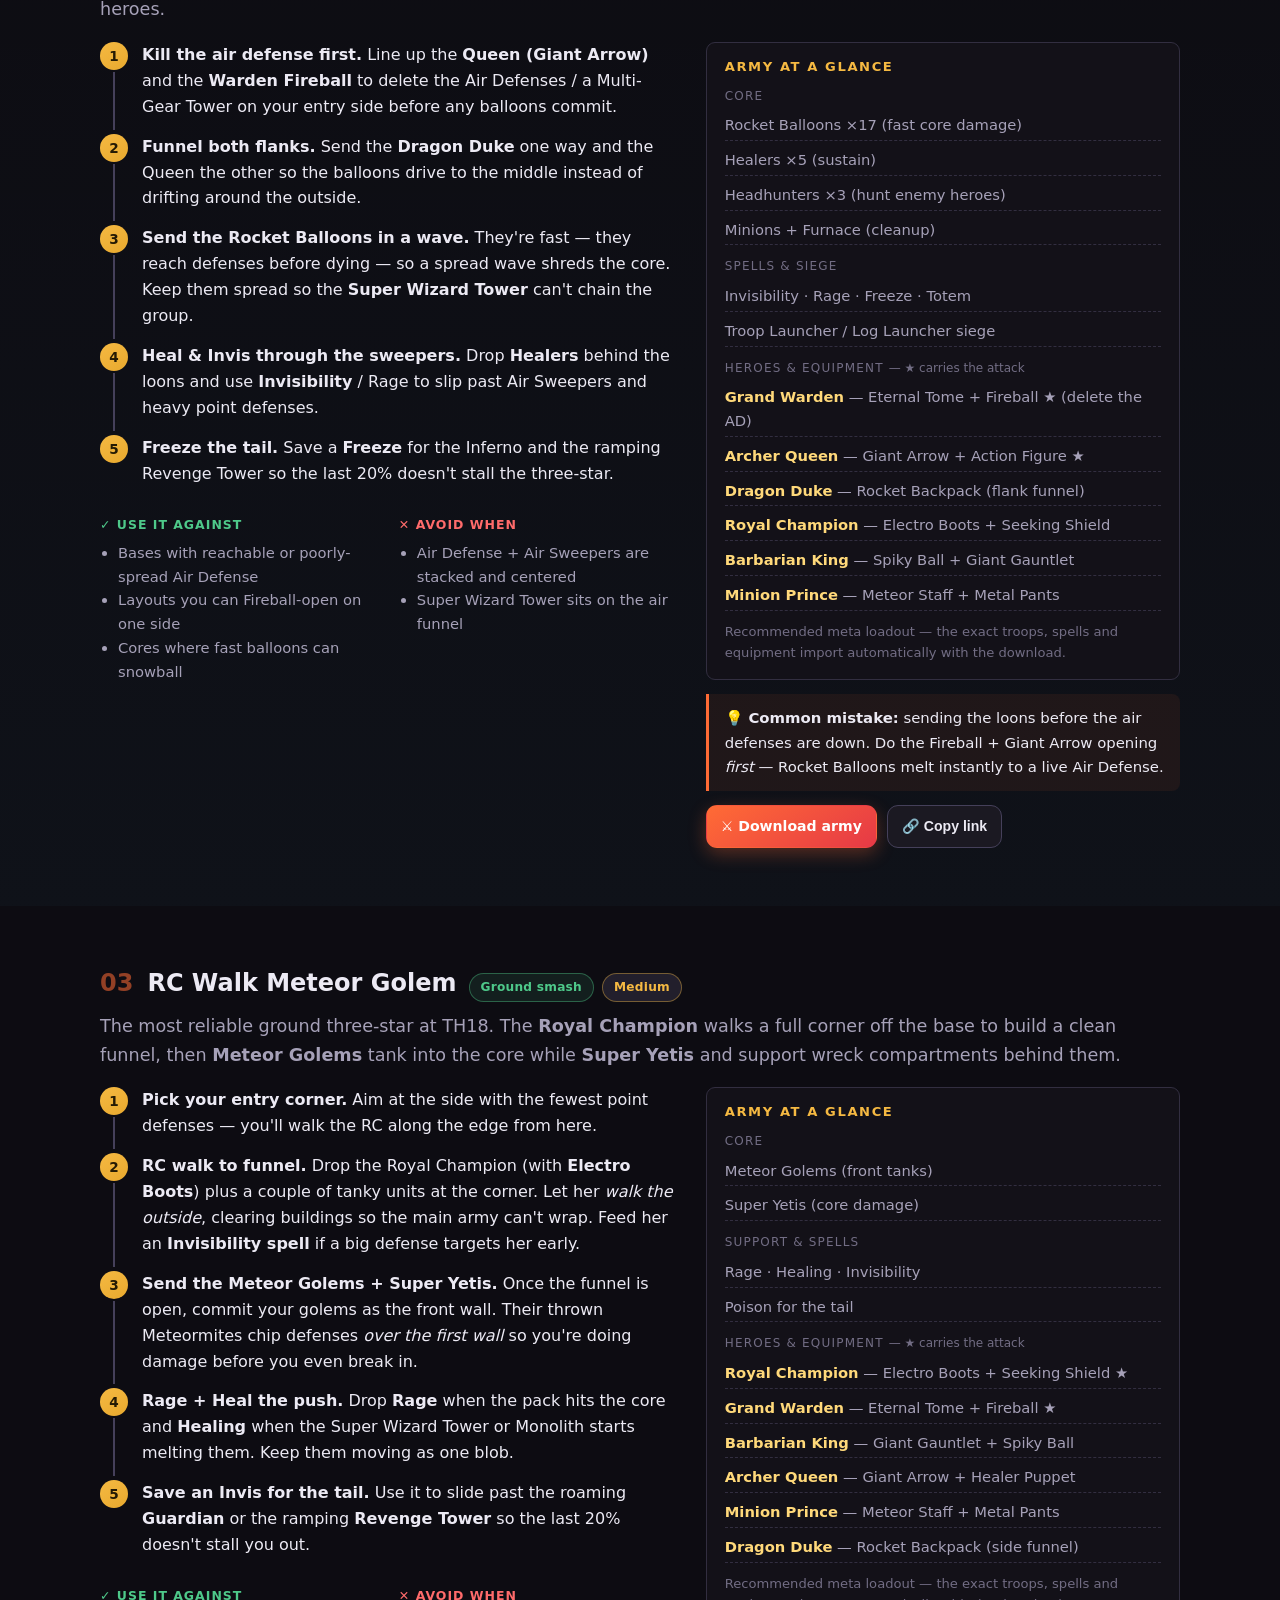
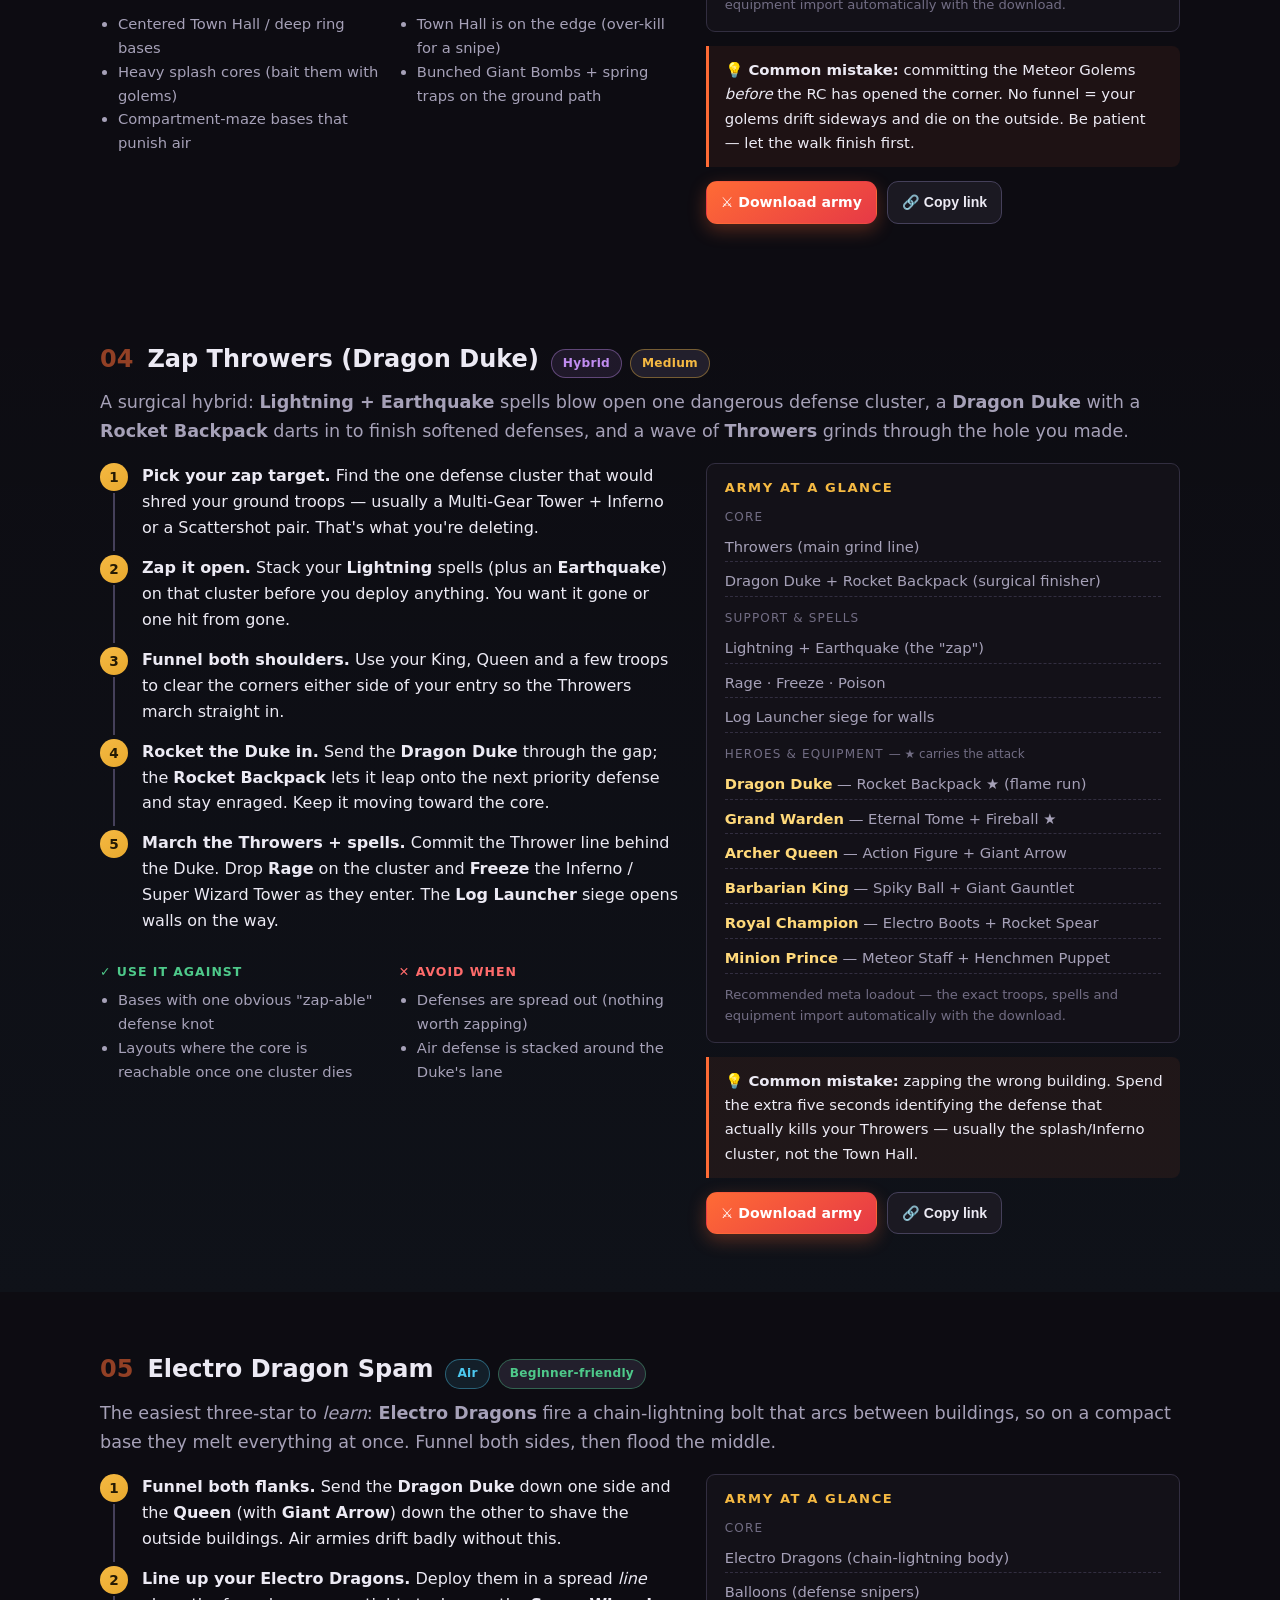
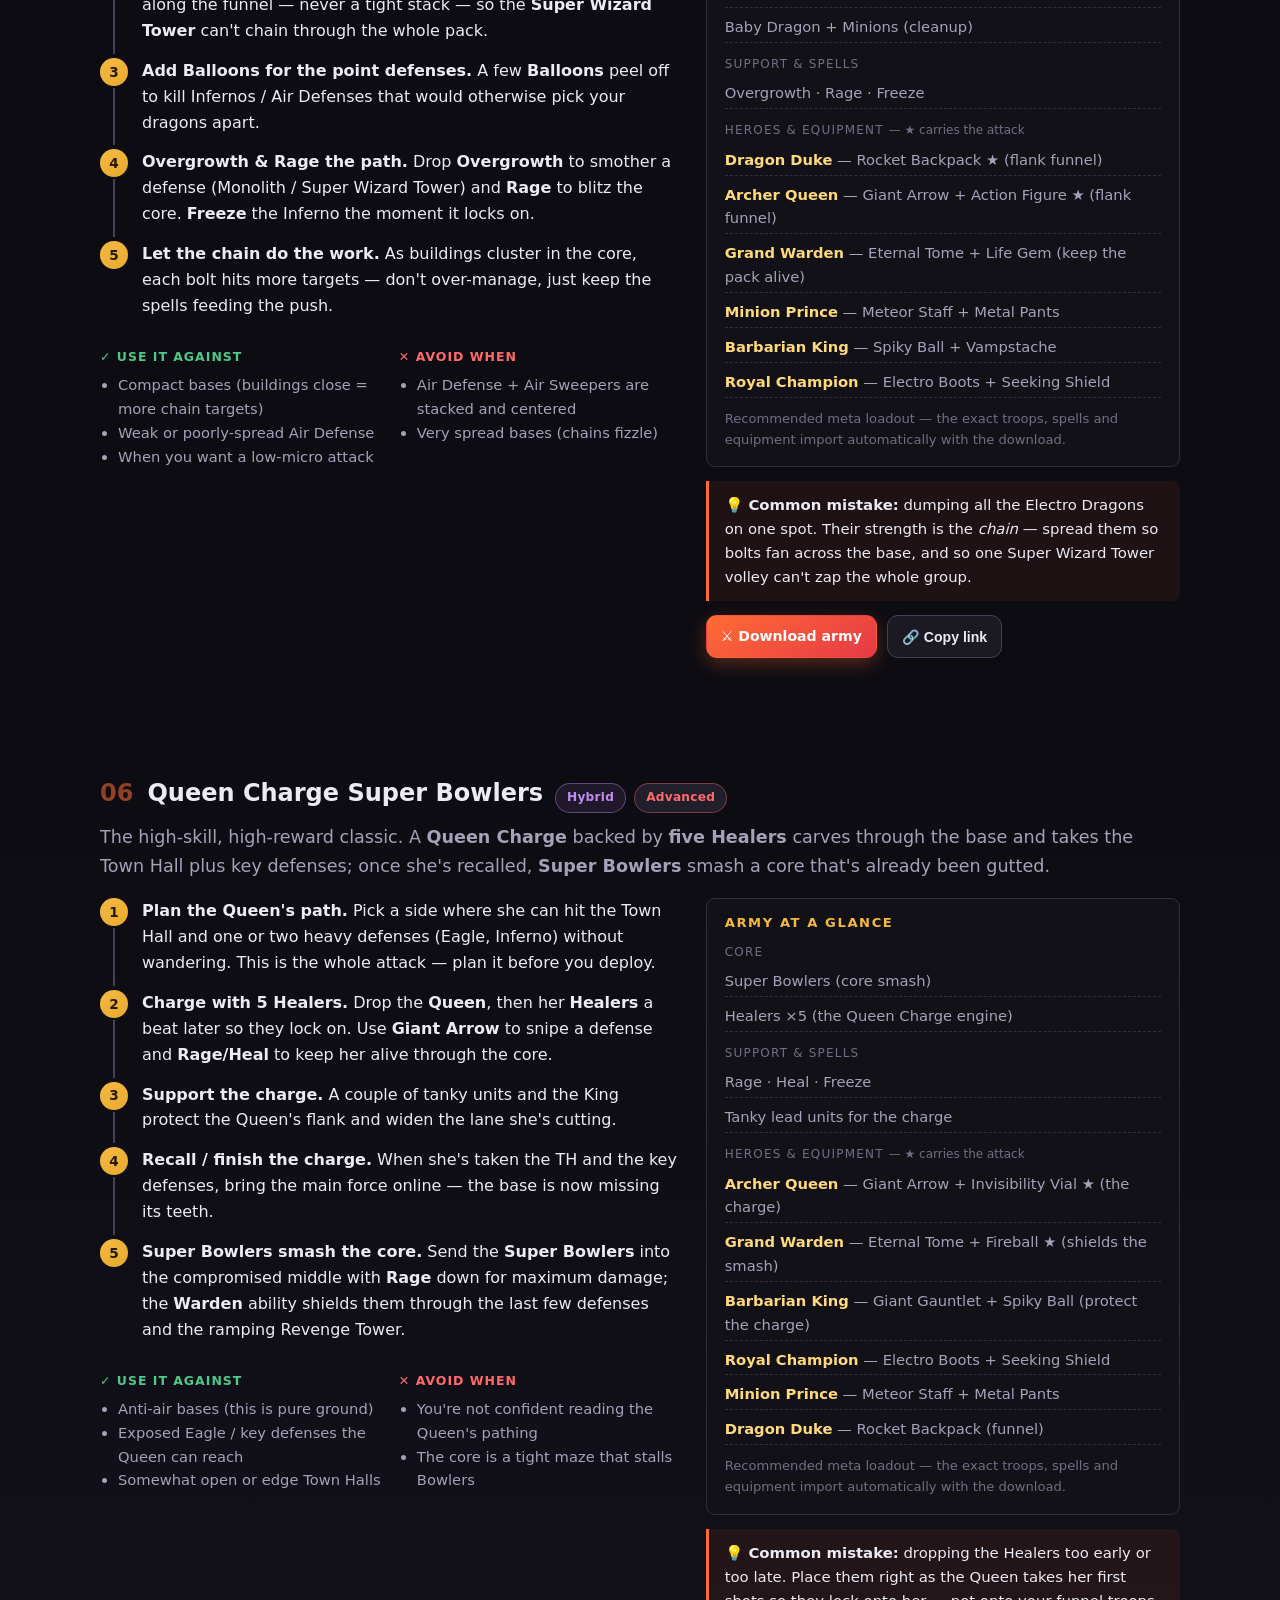
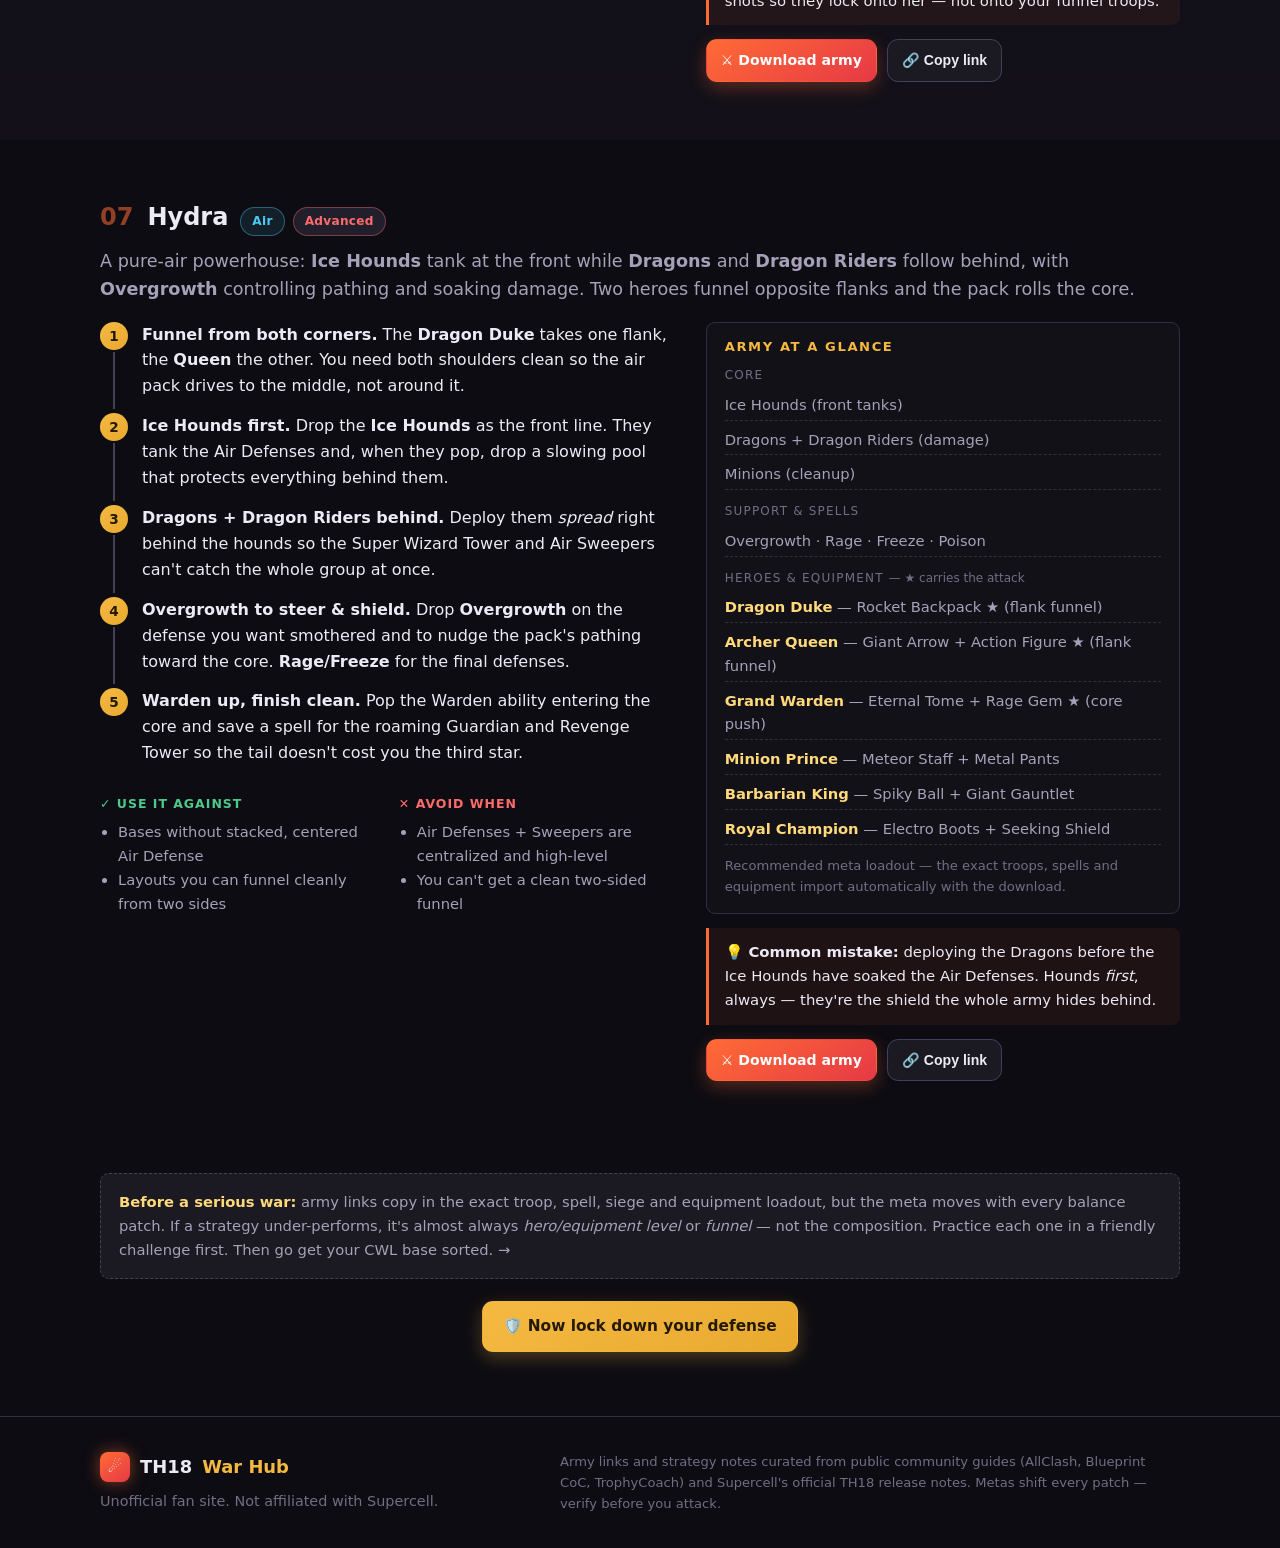
==== commit 3fb2f74f: "Add current-meta attacks: Mass Thrower Smash + Fireball Rocket Loons Two meta-topping strategies (Au" ====
--- a/attacks.html
+++ b/attacks.html
@@ -34,11 +34,13 @@
   <nav class="subnav">
     <div class="wrap">
       <a href="#anatomy">How attacks work</a>
-      <a href="#rc-meteor">1 · RC Walk Meteor Golem</a>
-      <a href="#zap-throwers">2 · Zap Throwers</a>
-      <a href="#electro">3 · Electro Dragon Spam</a>
-      <a href="#queen-bowlers">4 · Queen Charge Bowlers</a>
-      <a href="#hydra">5 · Hydra</a>
+      <a href="#thrower-smash">1 · Mass Thrower Smash 🔥</a>
+      <a href="#fireball-loons">2 · Fireball Rocket Loons 🔥</a>
+      <a href="#rc-meteor">3 · RC Walk Meteor Golem</a>
+      <a href="#zap-throwers">4 · Zap Throwers</a>
+      <a href="#electro">5 · Electro Dragon Spam</a>
+      <a href="#queen-bowlers">6 · Queen Charge Bowlers</a>
+      <a href="#hydra">7 · Hydra</a>
     </div>
   </nav>
 
@@ -59,6 +61,8 @@
             <tr><th>Strategy</th><th>Archetype</th><th>Difficulty</th><th>Best against</th></tr>
           </thead>
           <tbody>
+            <tr><td><b>Mass Thrower Smash</b> 🔥</td><td>Ground</td><td>Medium</td><td>The current CWL meta pick — compartment &amp; ring bases</td></tr>
+            <tr><td><b>Fireball Rocket Loons</b> 🔥</td><td>Air / Hybrid</td><td>Medium</td><td>Bases with reachable or poorly-spread air defense</td></tr>
             <tr><td><b>RC Walk Meteor Golem</b></td><td>Ground</td><td>Medium</td><td>Ring bases, centered Town Hall, heavy splash cores</td></tr>
             <tr><td><b>Zap Throwers (Dragon Duke)</b></td><td>Hybrid</td><td>Medium</td><td>Bases with one scary defense cluster you can zap open</td></tr>
             <tr><td><b>Electro Dragon Spam</b></td><td>Air</td><td>Easy</td><td>Compact bases, weak/spread air defense</td></tr>
@@ -67,6 +71,10 @@
           </tbody>
         </table>
       </div>
+      <div class="callout" style="margin-top:18px">🔥 <strong>Meta note (Aug 2026):</strong> the numbers 🔥 are the two attacks topping TH18 war/CWL right now.
+        Per Supercell's own July 2026 balance data, <strong>Thrower + Healer and dragon armies make up roughly 40% of all
+        TH18-vs-TH18 war attacks</strong> — so Mass Thrower Smash leads the ground meta, with Hydra and Fireball Rocket
+        Loons the top air options. The rest below are still strong; match the archetype to the base.</div>
     </div>
   </section>
 
@@ -188,11 +196,174 @@
     </div>
   </section>
 
-  <!-- STRATEGY 1: RC WALK METEOR GOLEM -->
-  <section class="strat" id="rc-meteor">
+  <!-- STRATEGY 1: MASS THROWER SMASH -->
+  <section class="strat" id="thrower-smash">
     <div class="wrap">
       <div class="strat-head">
         <span class="strat-num">01</span>
+        <h3>Mass Thrower Smash</h3>
+        <div class="chips"><span class="chip meta">🔥 Top meta</span><span class="chip ground">Ground</span><span class="chip medium">Medium</span></div>
+      </div>
+      <p class="lead" style="margin-top:10px">The dominant TH18 ground three-star right now. <b>Throwers</b> stand
+        <em>outside</em> a compartment and lob projectiles at what's inside — so walls barely matter and splash
+        defenses hit fewer units. <b>Healers</b> keep the clustered pack alive while <b>Root Riders</b> carve clean
+        pathing. Per Supercell's own data, Thrower/Healer and dragon armies are ~40% of all TH18 war attacks.</p>
+
+      <div class="strat-grid">
+        <div>
+          <ol class="steps">
+            <li><b>Read the base first.</b> Find a side with reachable compartments and note the <b>Monolith</b>, Spell
+              Towers and the <b>Guardian's</b> patrol path — that's what threatens a clustered Thrower pack.</li>
+            <li><b>Funnel hard — this is 70% of the attack.</b> Walk the <b>Royal Champion</b> (Electro Boots) and King
+              down the two shoulders and drop a couple of <b>Root Riders</b> to burrow clean lanes inward. A weak
+              funnel is the #1 reason Thrower attacks fail.</li>
+            <li><b>Carpet the Throwers behind the funnel.</b> Deploy them in a wide <em>crescent</em> so they spread
+              and outrange the walls, lobbing over the first compartments without stepping into traps.</li>
+            <li><b>Drop Healers on the pack.</b> Throwers stop to attack and bunch up, which makes the Healers stick and
+              keeps the whole line alive through splash.</li>
+            <li><b>Spend spells on the core &amp; tail.</b> <b>Fireball</b> (Warden) or Rage on the heaviest defense,
+              <b>Totem</b> to bait a Monolith/Guardian off the pack, and save a <b>Freeze</b> for the Inferno and the
+              ramping Revenge Tower.</li>
+          </ol>
+
+          <div class="bestvs">
+            <div class="yes">
+              <h5>✓ Use it against</h5>
+              <ul><li>Compartment-maze &amp; deep ring bases (lob over walls)</li><li>Heavy splash cores (fewer units exposed)</li><li>Almost any CWL base — it's the safe meta pick</li></ul>
+            </div>
+            <div class="no">
+              <h5>✕ Avoid when</h5>
+              <ul><li>Single-target DPS (Inferno/Monolith) outpaces your Healers</li><li>Giant Bombs / Super Wizard Tower can catch the clustered pack — spread wider</li></ul>
+            </div>
+          </div>
+        </div>
+
+        <div>
+          <div class="army-box">
+            <h4>Army at a glance</h4>
+            <div class="roster-label">Core</div>
+            <ul class="roster" style="grid-template-columns:1fr">
+              <li><span>Throwers ×13 (lob-over-wall damage)</span></li>
+              <li><span>Healers ×5 (keep the pack alive)</span></li>
+              <li><span>Root Rider + Druid (pathing &amp; heals, in CC)</span></li>
+              <li><span>Balloons / Rocket Balloons (defense snipes)</span></li>
+            </ul>
+            <div class="roster-label">Spells &amp; siege</div>
+            <ul class="roster" style="grid-template-columns:1fr">
+              <li><span>Totem (bait) · Overgrowth · Rage · Freeze</span></li>
+              <li><span>Sky Wagon / Troop Launcher siege</span></li>
+            </ul>
+            <div class="roster-label">Heroes &amp; equipment <span class="faint" style="text-transform:none;letter-spacing:0;font-weight:400">— ★ carries the attack</span></div>
+            <ul class="roster" style="grid-template-columns:1fr">
+              <li><span><b>Grand Warden</b> — Eternal Tome + Fireball ★</span></li>
+              <li><span><b>Royal Champion</b> — Electro Boots + Seeking Shield ★ (funnel walk)</span></li>
+              <li><span><b>Archer Queen</b> — Giant Arrow + Healer Puppet</span></li>
+              <li><span><b>Barbarian King</b> — Giant Gauntlet + Spiky Ball</span></li>
+              <li><span><b>Minion Prince</b> — Meteor Staff + Metal Pants</span></li>
+              <li><span><b>Dragon Duke</b> — Rocket Backpack (flank funnel)</span></li>
+            </ul>
+            <p class="faint" style="font-size:.82rem;margin:10px 0 0">Recommended meta loadout — the exact troops,
+              spells and equipment import automatically with the download.</p>
+          </div>
+
+          <div class="callout">💡 <strong>Common mistake:</strong> under-funnelling. Throwers path to the nearest
+            building, so if the shoulders aren't clean they drift sideways and never reach the core. Clear both
+            corners <em>before</em> you carpet the Throwers.</div>
+
+          <div class="dl-row">
+            <a class="btn btn-meteor btn-sm" href="https://link.clashofclans.com/en/?action=CopyArmy&army=h0p9e32_14-1p3e39_48-2p16e5_24-4p10e13_40i1x110-1x132-3x5-2x87-2x10d1x9-1x17-1x70u13x132-5x7-4x5-2x1-1x28-2x57-1x123-1x135-1x87-1x52s9x120-1x70">⚔️ Download army</a>
+            <button class="btn btn-ghost btn-sm" data-copy="https://link.clashofclans.com/en/?action=CopyArmy&army=h0p9e32_14-1p3e39_48-2p16e5_24-4p10e13_40i1x110-1x132-3x5-2x87-2x10d1x9-1x17-1x70u13x132-5x7-4x5-2x1-1x28-2x57-1x123-1x135-1x87-1x52s9x120-1x70">🔗 Copy link</button>
+          </div>
+        </div>
+      </div>
+    </div>
+  </section>
+
+  <!-- STRATEGY 2: FIREBALL ROCKET LOONS -->
+  <section class="strat" id="fireball-loons" style="background:linear-gradient(180deg,transparent,rgba(76,201,240,.03))">
+    <div class="wrap">
+      <div class="strat-head">
+        <span class="strat-num">02</span>
+        <h3>Fireball Rocket Loons</h3>
+        <div class="chips"><span class="chip meta">🔥 Top meta</span><span class="chip air">Air</span><span class="chip hybrid">Hybrid</span><span class="chip medium">Medium</span></div>
+      </div>
+      <p class="lead" style="margin-top:10px">The current top air answer. The <b>Warden's Fireball</b> and the
+        <b>Queen's Giant Arrow</b> delete the air defenses first, then a wave of fast <b>Rocket Balloons</b> tears
+        through the core with <b>Healers</b> trailing behind and <b>Headhunters</b> hunting the enemy heroes.</p>
+
+      <div class="strat-grid">
+        <div>
+          <ol class="steps">
+            <li><b>Kill the air defense first.</b> Line up the <b>Queen (Giant Arrow)</b> and the <b>Warden Fireball</b>
+              to delete the Air Defenses / a Multi-Gear Tower on your entry side before any balloons commit.</li>
+            <li><b>Funnel both flanks.</b> Send the <b>Dragon Duke</b> one way and the Queen the other so the balloons
+              drive to the middle instead of drifting around the outside.</li>
+            <li><b>Send the Rocket Balloons in a wave.</b> They're fast — they reach defenses before dying — so a
+              spread wave shreds the core. Keep them spread so the <b>Super Wizard Tower</b> can't chain the group.</li>
+            <li><b>Heal &amp; Invis through the sweepers.</b> Drop <b>Healers</b> behind the loons and use
+              <b>Invisibility</b> / Rage to slip past Air Sweepers and heavy point defenses.</li>
+            <li><b>Freeze the tail.</b> Save a <b>Freeze</b> for the Inferno and the ramping Revenge Tower so the last
+              20% doesn't stall the three-star.</li>
+          </ol>
+
+          <div class="bestvs">
+            <div class="yes">
+              <h5>✓ Use it against</h5>
+              <ul><li>Bases with reachable or poorly-spread Air Defense</li><li>Layouts you can Fireball-open on one side</li><li>Cores where fast balloons can snowball</li></ul>
+            </div>
+            <div class="no">
+              <h5>✕ Avoid when</h5>
+              <ul><li>Air Defense + Air Sweepers are stacked and centered</li><li>Super Wizard Tower sits on the air funnel</li></ul>
+            </div>
+          </div>
+        </div>
+
+        <div>
+          <div class="army-box">
+            <h4>Army at a glance</h4>
+            <div class="roster-label">Core</div>
+            <ul class="roster" style="grid-template-columns:1fr">
+              <li><span>Rocket Balloons ×17 (fast core damage)</span></li>
+              <li><span>Healers ×5 (sustain)</span></li>
+              <li><span>Headhunters ×3 (hunt enemy heroes)</span></li>
+              <li><span>Minions + Furnace (cleanup)</span></li>
+            </ul>
+            <div class="roster-label">Spells &amp; siege</div>
+            <ul class="roster" style="grid-template-columns:1fr">
+              <li><span>Invisibility · Rage · Freeze · Totem</span></li>
+              <li><span>Troop Launcher / Log Launcher siege</span></li>
+            </ul>
+            <div class="roster-label">Heroes &amp; equipment <span class="faint" style="text-transform:none;letter-spacing:0;font-weight:400">— ★ carries the attack</span></div>
+            <ul class="roster" style="grid-template-columns:1fr">
+              <li><span><b>Grand Warden</b> — Eternal Tome + Fireball ★ (delete the AD)</span></li>
+              <li><span><b>Archer Queen</b> — Giant Arrow + Action Figure ★</span></li>
+              <li><span><b>Dragon Duke</b> — Rocket Backpack (flank funnel)</span></li>
+              <li><span><b>Royal Champion</b> — Electro Boots + Seeking Shield</span></li>
+              <li><span><b>Barbarian King</b> — Spiky Ball + Giant Gauntlet</span></li>
+              <li><span><b>Minion Prince</b> — Meteor Staff + Metal Pants</span></li>
+            </ul>
+            <p class="faint" style="font-size:.82rem;margin:10px 0 0">Recommended meta loadout — the exact troops,
+              spells and equipment import automatically with the download.</p>
+          </div>
+
+          <div class="callout">💡 <strong>Common mistake:</strong> sending the loons before the air defenses are down.
+            Do the Fireball + Giant Arrow opening <em>first</em> — Rocket Balloons melt instantly to a live Air
+            Defense.</div>
+
+          <div class="dl-row">
+            <a class="btn btn-meteor btn-sm" href="https://link.clashofclans.com/en/?action=CopyArmy&army=h1p9e17_48-7p4e52_53-2p16e24_22-0p10e14_51i1x10-1x5-1x75-1x91-4x84d4x10u5x7-1x23-4x5-3x82-3x28-1x58-2x150-5x10-17x57-1x1-1x135-1x87-1x75s1x98-1x2-4x35-1x9-2x120">⚔️ Download army</a>
+            <button class="btn btn-ghost btn-sm" data-copy="https://link.clashofclans.com/en/?action=CopyArmy&army=h1p9e17_48-7p4e52_53-2p16e24_22-0p10e14_51i1x10-1x5-1x75-1x91-4x84d4x10u5x7-1x23-4x5-3x82-3x28-1x58-2x150-5x10-17x57-1x1-1x135-1x87-1x75s1x98-1x2-4x35-1x9-2x120">🔗 Copy link</button>
+          </div>
+        </div>
+      </div>
+    </div>
+  </section>
+
+  <!-- STRATEGY 3: RC WALK METEOR GOLEM -->
+  <section class="strat" id="rc-meteor">
+    <div class="wrap">
+      <div class="strat-head">
+        <span class="strat-num">03</span>
         <h3>RC Walk Meteor Golem</h3>
         <div class="chips"><span class="chip ground">Ground smash</span><span class="chip medium">Medium</span></div>
       </div>
@@ -272,7 +443,7 @@
   <section class="strat" id="zap-throwers" style="background:linear-gradient(180deg,transparent,rgba(76,201,240,.03))">
     <div class="wrap">
       <div class="strat-head">
-        <span class="strat-num">02</span>
+        <span class="strat-num">04</span>
         <h3>Zap Throwers (Dragon Duke)</h3>
         <div class="chips"><span class="chip hybrid">Hybrid</span><span class="chip medium">Medium</span></div>
       </div>
@@ -352,7 +523,7 @@
   <section class="strat" id="electro">
     <div class="wrap">
       <div class="strat-head">
-        <span class="strat-num">03</span>
+        <span class="strat-num">05</span>
         <h3>Electro Dragon Spam</h3>
         <div class="chips"><span class="chip air">Air</span><span class="chip easy">Beginner-friendly</span></div>
       </div>
@@ -430,7 +601,7 @@
   <section class="strat" id="queen-bowlers" style="background:linear-gradient(180deg,transparent,rgba(192,140,240,.03))">
     <div class="wrap">
       <div class="strat-head">
-        <span class="strat-num">04</span>
+        <span class="strat-num">06</span>
         <h3>Queen Charge Super Bowlers</h3>
         <div class="chips"><span class="chip hybrid">Hybrid</span><span class="chip hard">Advanced</span></div>
       </div>
@@ -508,7 +679,7 @@
   <section class="strat" id="hydra">
     <div class="wrap">
       <div class="strat-head">
-        <span class="strat-num">05</span>
+        <span class="strat-num">07</span>
         <h3>Hydra</h3>
         <div class="chips"><span class="chip air">Air</span><span class="chip hard">Advanced</span></div>
       </div>
--- a/assets/css/styles.css
+++ b/assets/css/styles.css
@@ -176,6 +176,7 @@
 .chip.ground { color: var(--ground); border-color: rgba(78,201,138,.4); background: rgba(78,201,138,.10); }
 .chip.air    { color: var(--air);    border-color: rgba(76,201,240,.4); background: rgba(76,201,240,.10); }
 .chip.hybrid { color: var(--hybrid); border-color: rgba(192,140,240,.4); background: rgba(192,140,240,.10); }
+.chip.meta   { color: var(--meteor); border-color: rgba(255,107,53,.5); background: rgba(255,107,53,.12); }
 .chip.easy   { color: var(--easy);   border-color: rgba(78,201,138,.4); }
 .chip.medium { color: var(--medium); border-color: rgba(245,185,66,.4); }
 .chip.hard   { color: var(--hard);   border-color: rgba(255,107,107,.4); }
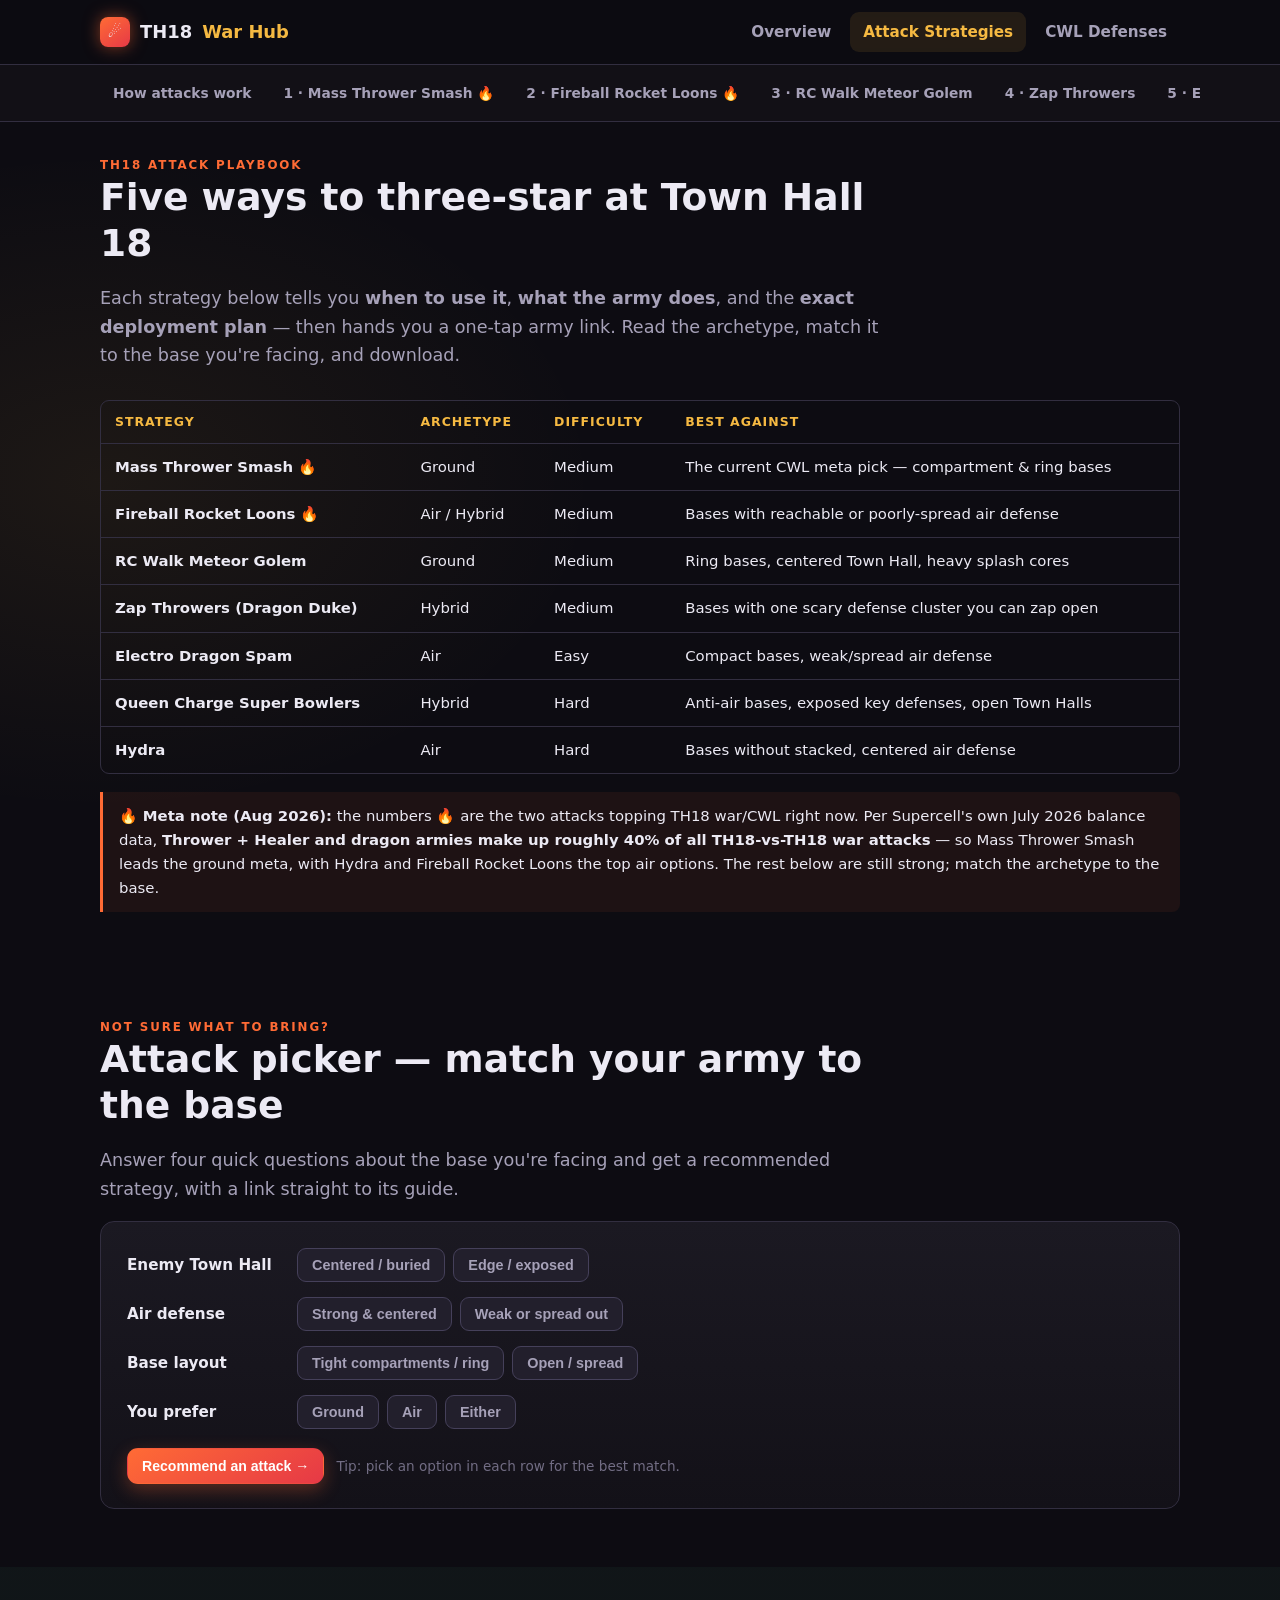
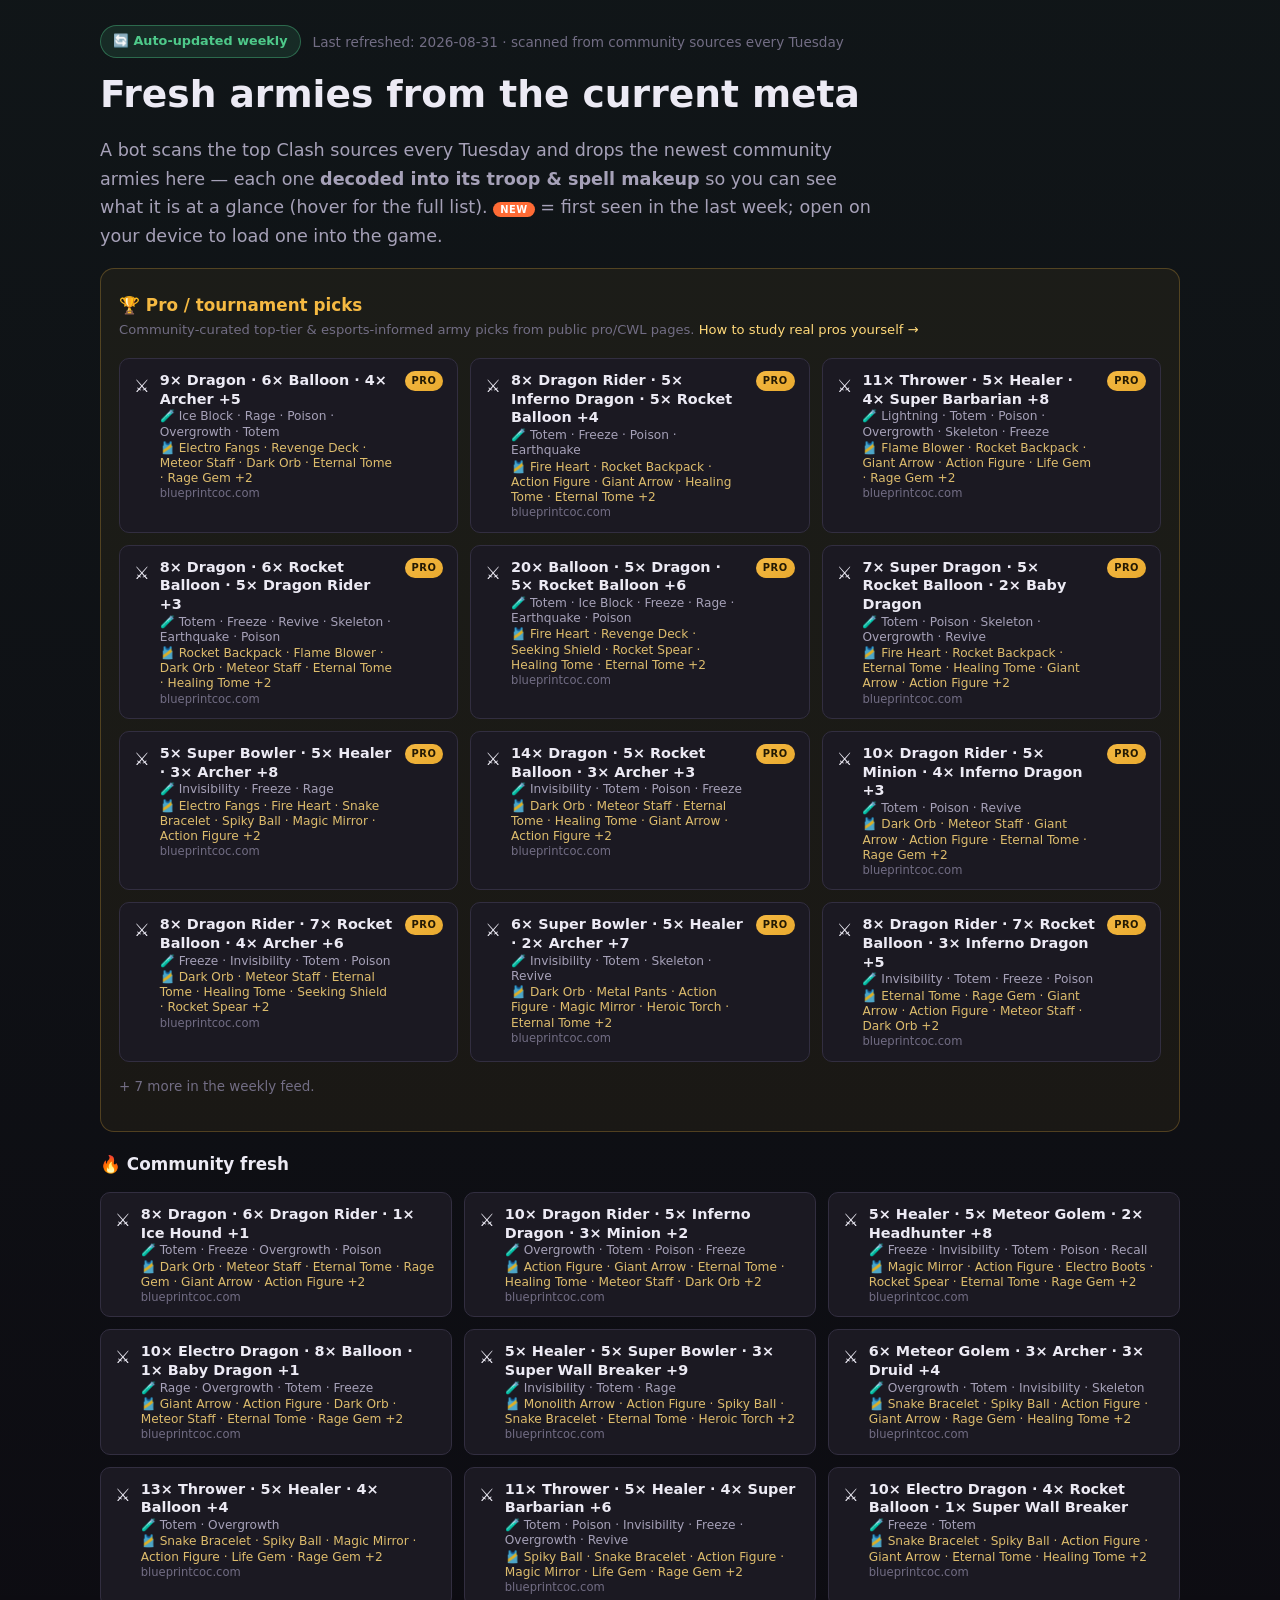
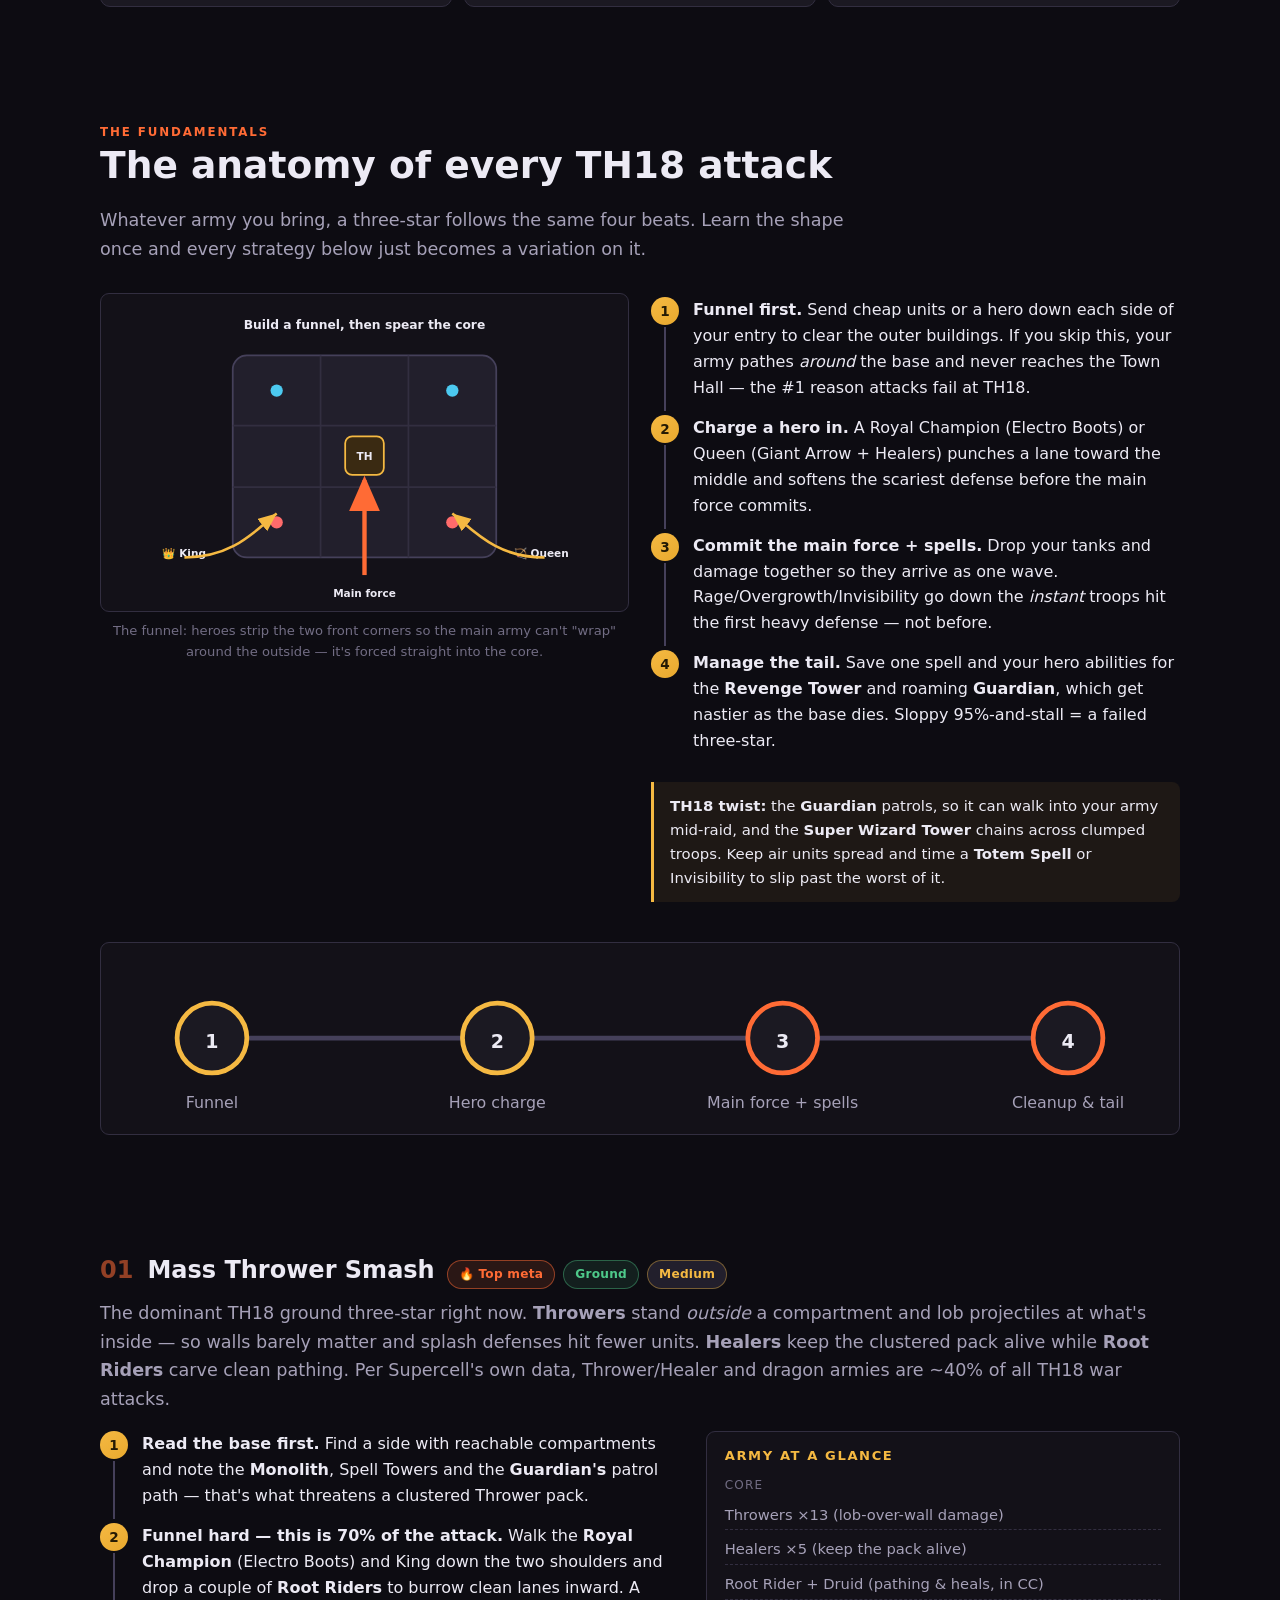
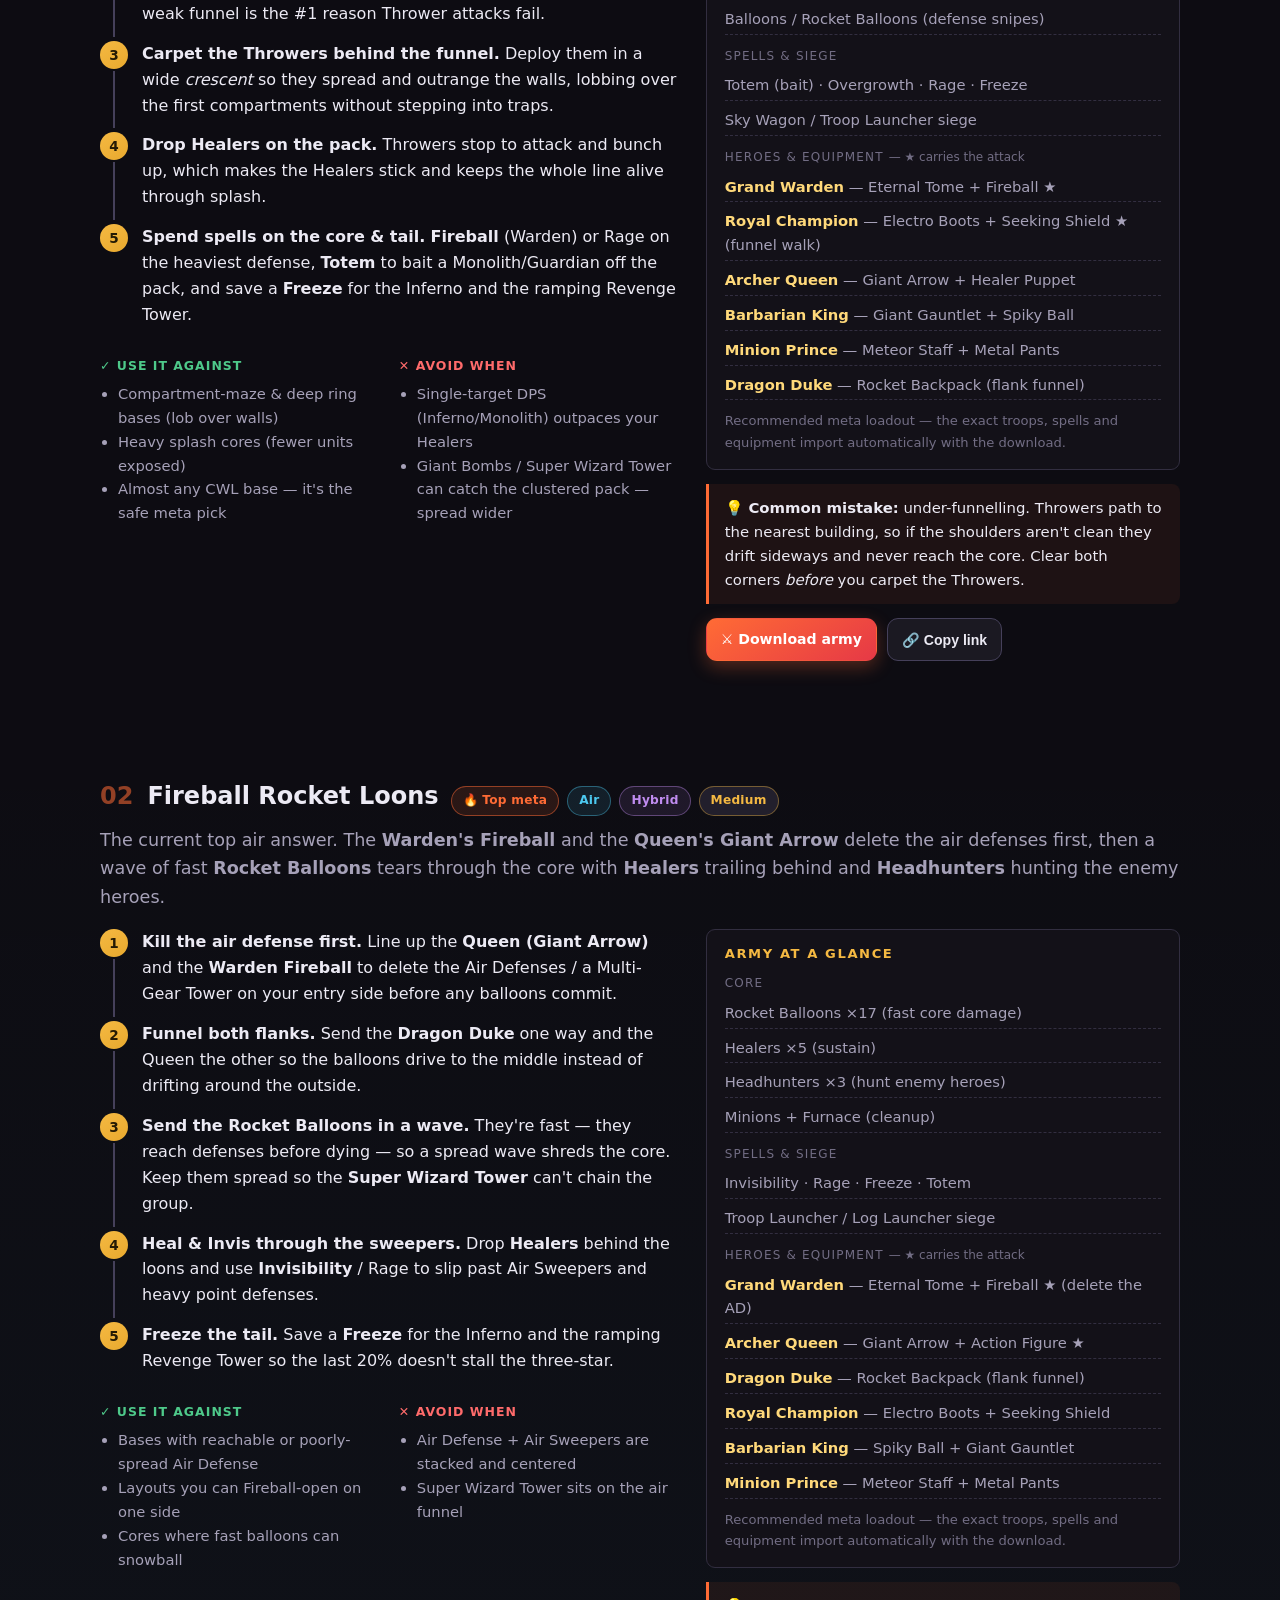
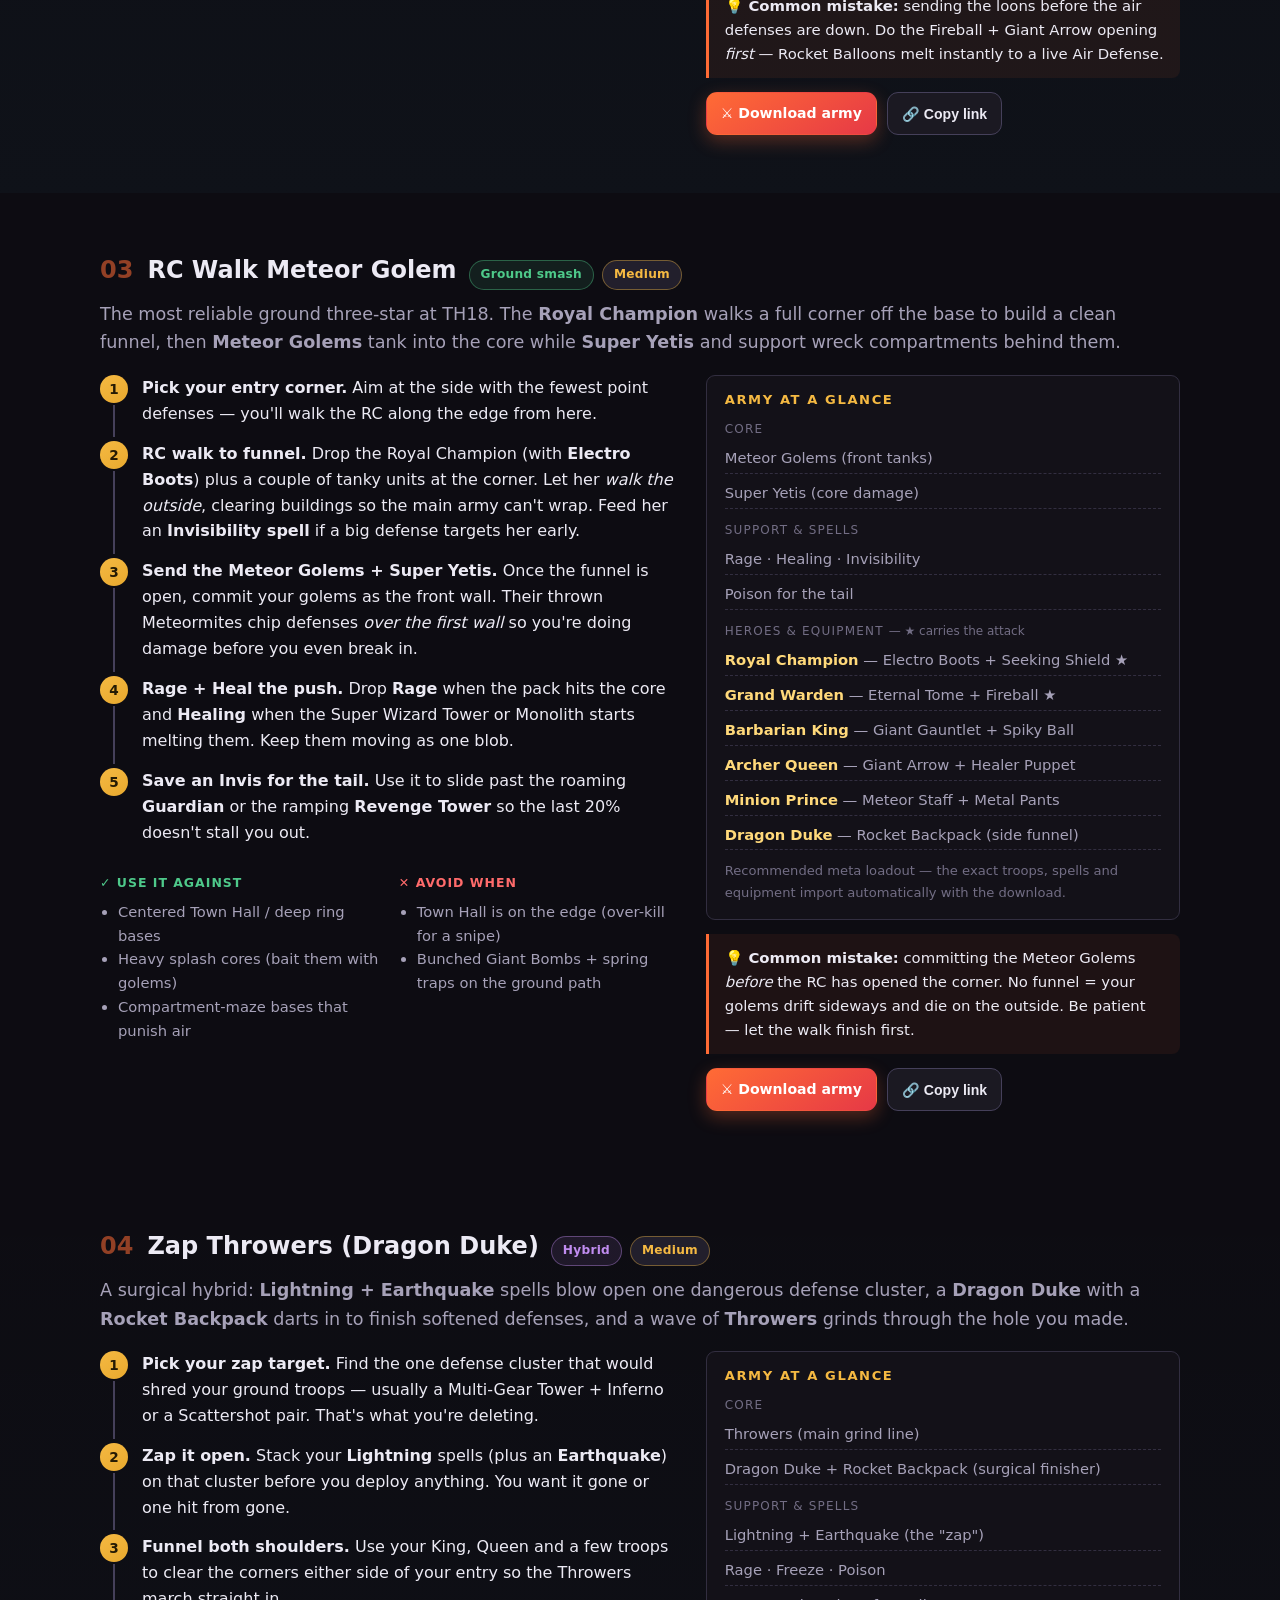
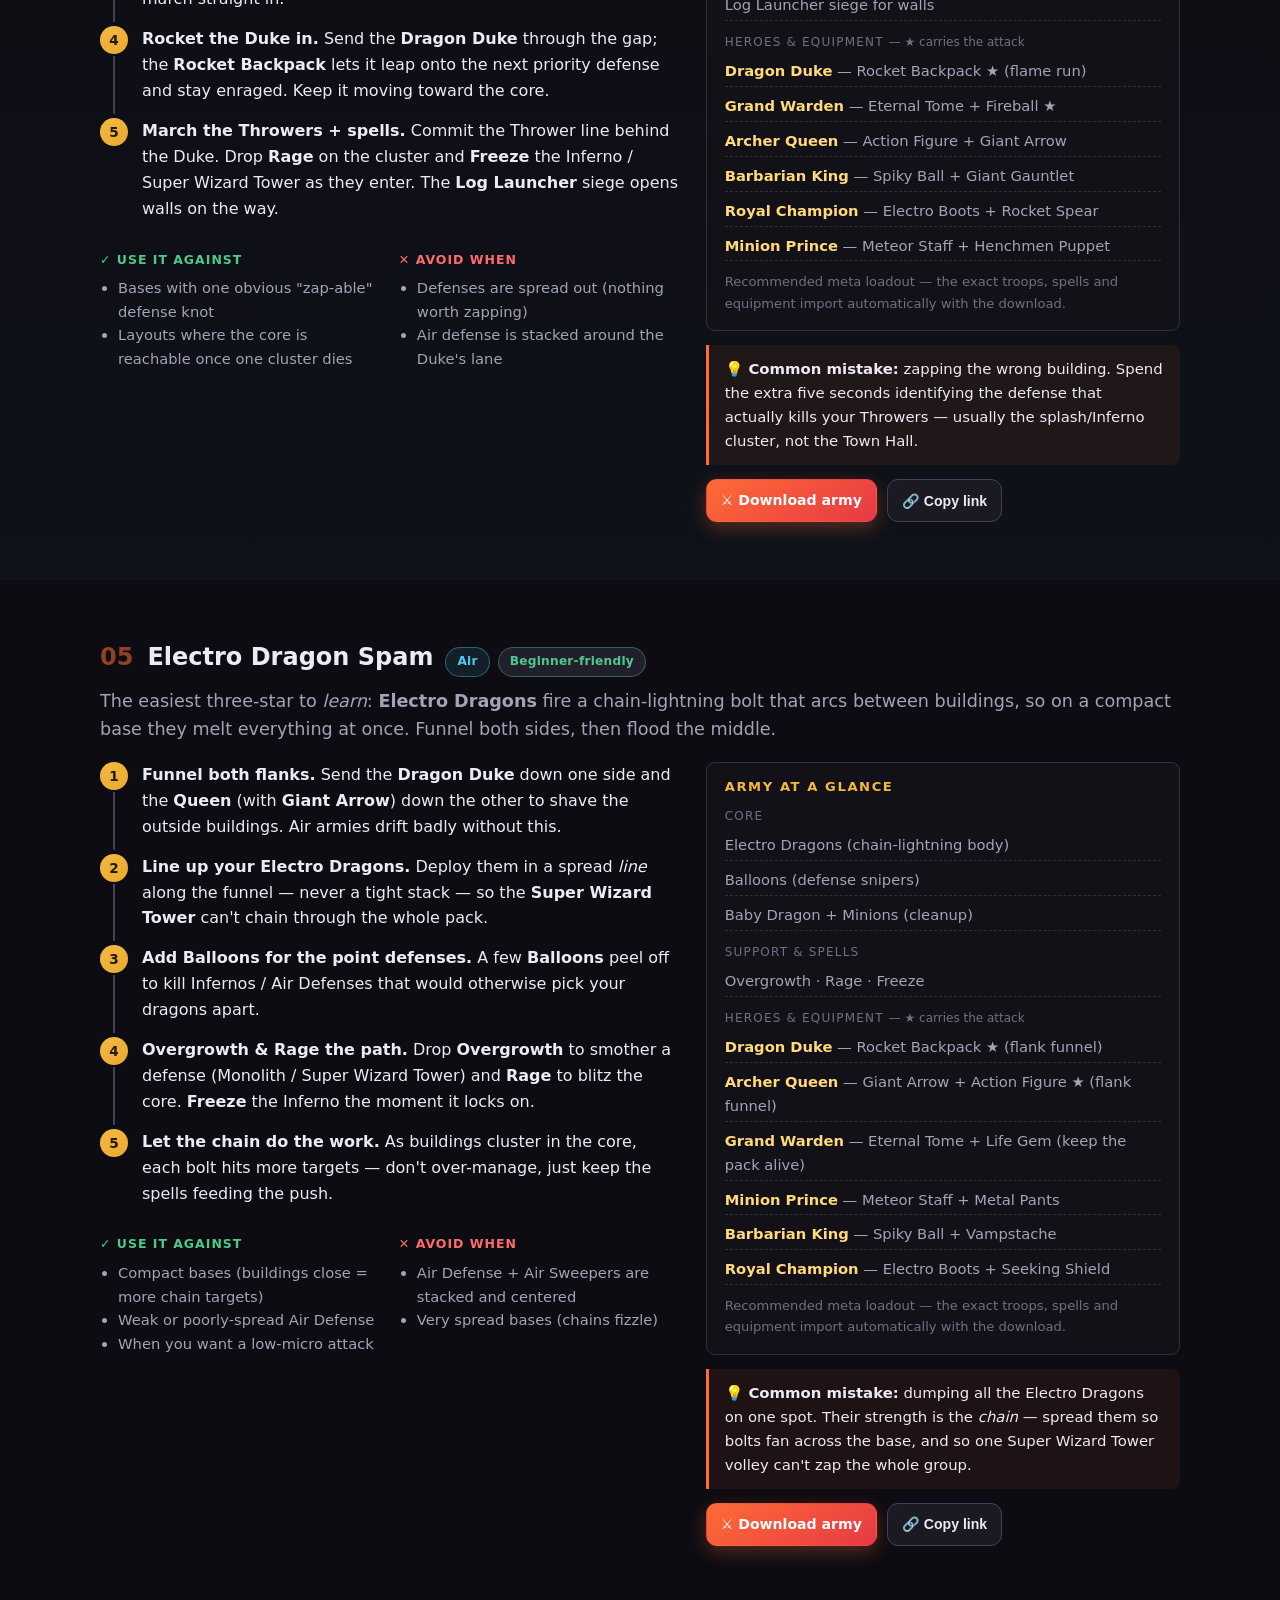
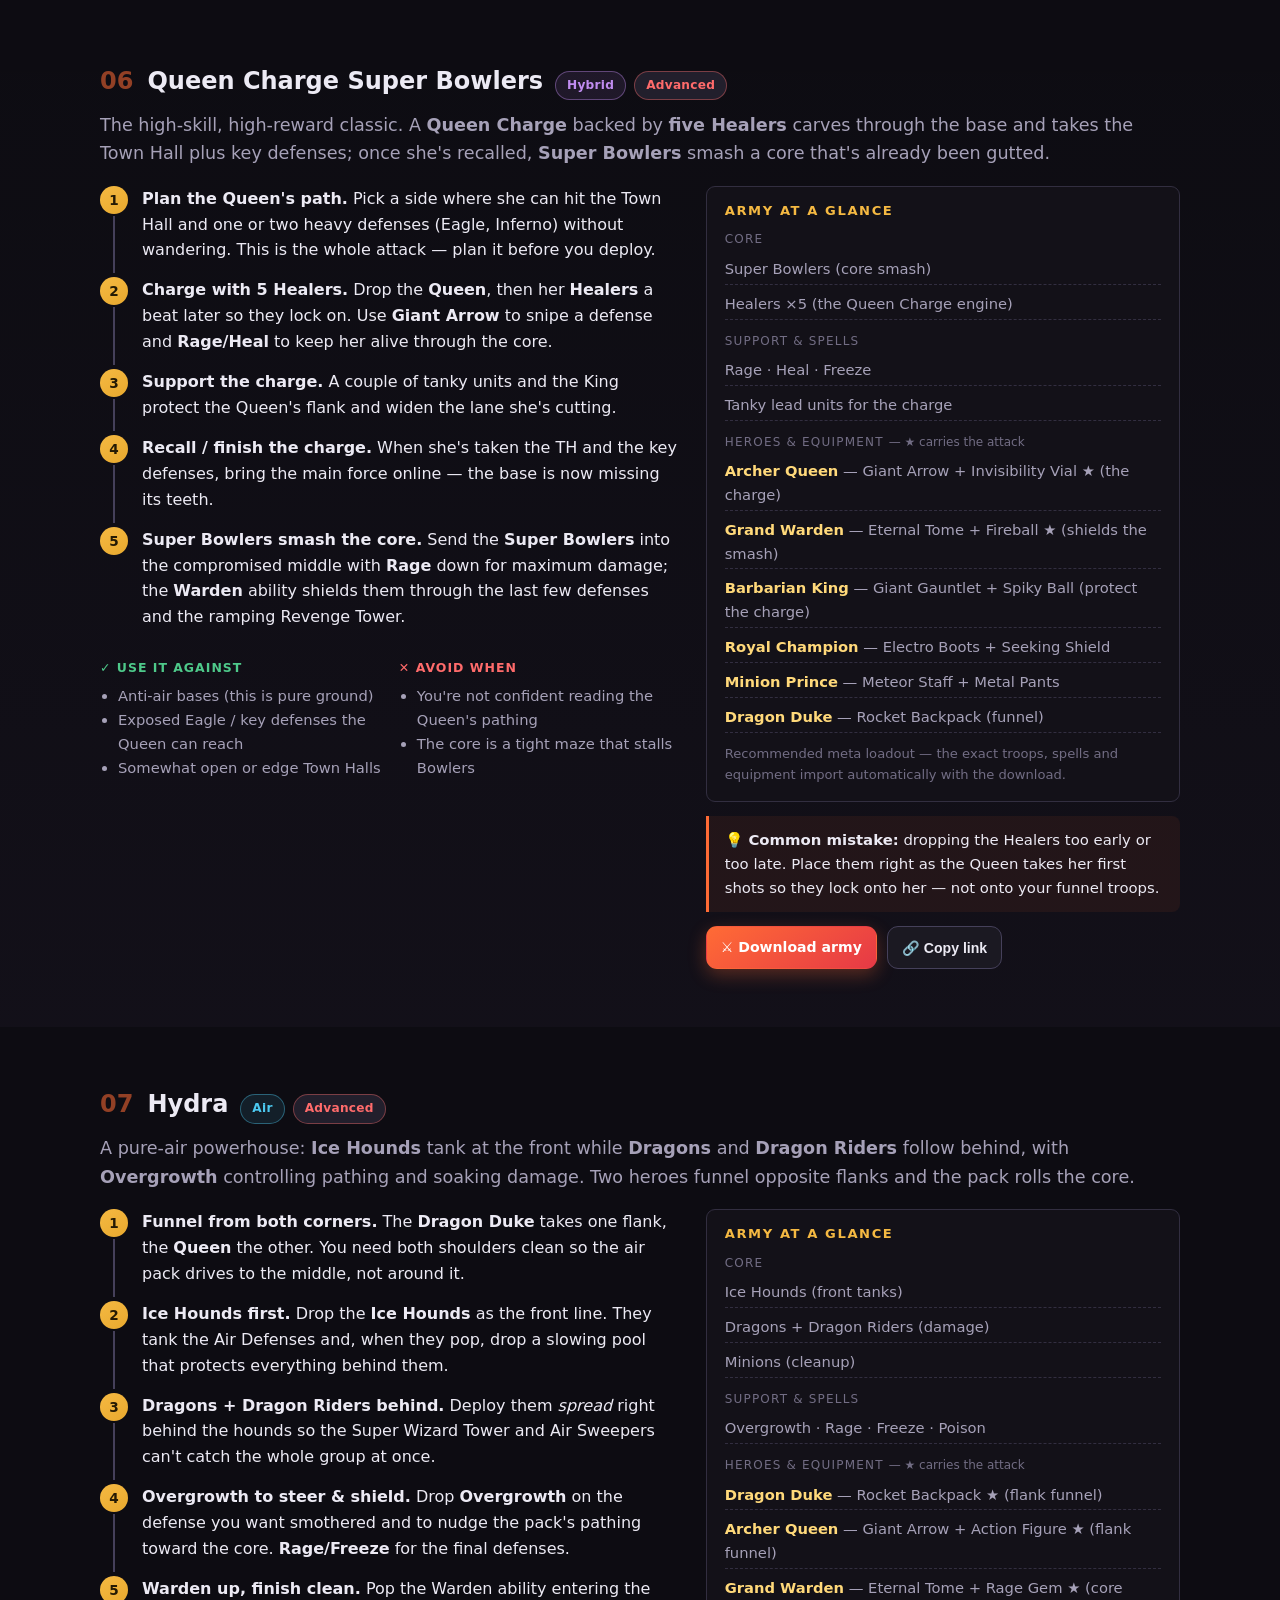
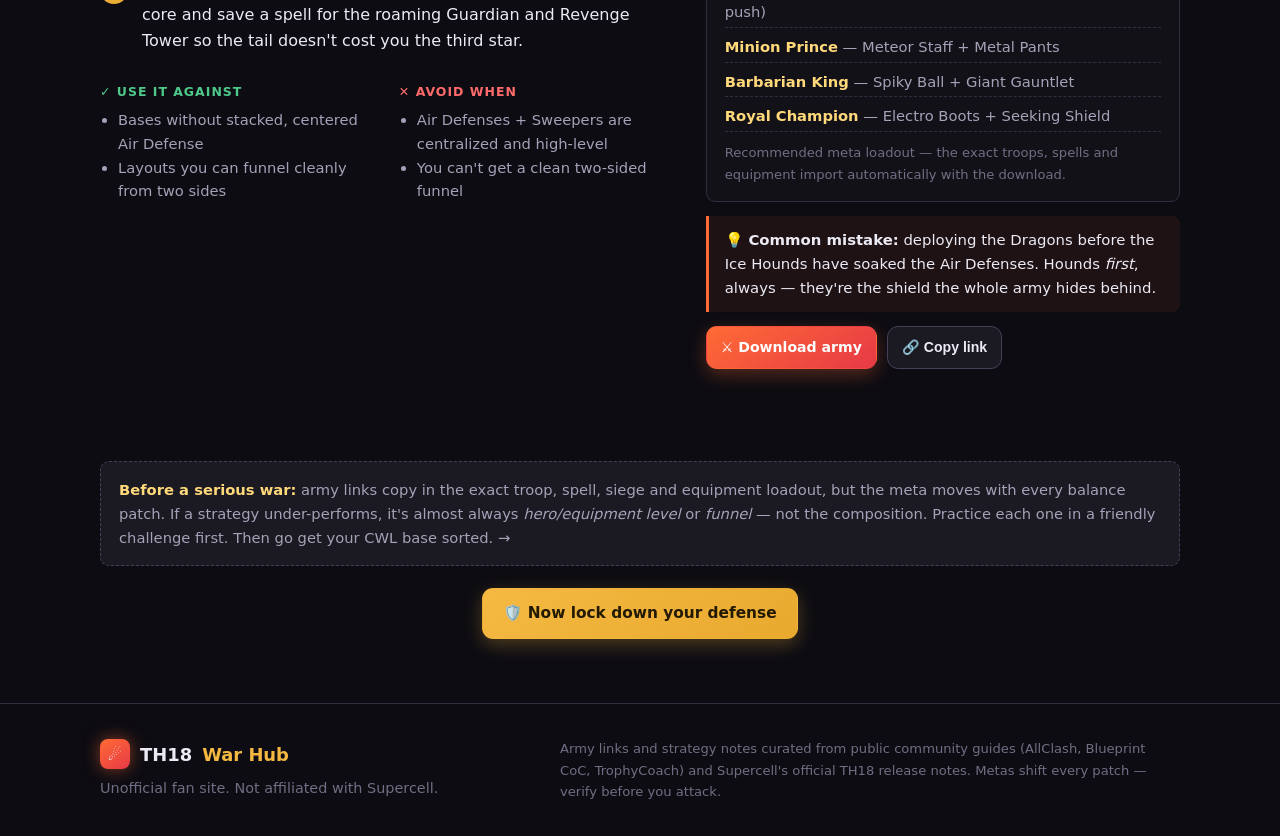
==== commit 01ff4db0: "Add interactive Attack Picker tool Four-question recommender on the attacks page: scores the 7 strat" ====
--- a/attacks.html
+++ b/attacks.html
@@ -75,6 +75,54 @@
         Per Supercell's own July 2026 balance data, <strong>Thrower + Healer and dragon armies make up roughly 40% of all
         TH18-vs-TH18 war attacks</strong> — so Mass Thrower Smash leads the ground meta, with Hydra and Fireball Rocket
         Loons the top air options. The rest below are still strong; match the archetype to the base.</div>
+    </div>
+  </section>
+
+  <!-- ATTACK PICKER -->
+  <section id="picker">
+    <div class="wrap">
+      <div class="section-head" style="margin-bottom:18px">
+        <div class="eyebrow">Not sure what to bring?</div>
+        <h2>Attack picker — match your army to the base</h2>
+        <p class="lead">Answer four quick questions about the base you're facing and get a recommended strategy,
+          with a link straight to its guide.</p>
+      </div>
+      <div class="picker card pad-lg">
+        <div class="pq" data-q="th">
+          <span class="pq-label">Enemy Town Hall</span>
+          <div class="pq-opts">
+            <button class="popt" data-v="center">Centered / buried</button>
+            <button class="popt" data-v="edge">Edge / exposed</button>
+          </div>
+        </div>
+        <div class="pq" data-q="air">
+          <span class="pq-label">Air defense</span>
+          <div class="pq-opts">
+            <button class="popt" data-v="strong">Strong &amp; centered</button>
+            <button class="popt" data-v="weak">Weak or spread out</button>
+          </div>
+        </div>
+        <div class="pq" data-q="layout">
+          <span class="pq-label">Base layout</span>
+          <div class="pq-opts">
+            <button class="popt" data-v="compart">Tight compartments / ring</button>
+            <button class="popt" data-v="open">Open / spread</button>
+          </div>
+        </div>
+        <div class="pq" data-q="pref">
+          <span class="pq-label">You prefer</span>
+          <div class="pq-opts">
+            <button class="popt" data-v="ground">Ground</button>
+            <button class="popt" data-v="air">Air</button>
+            <button class="popt" data-v="either">Either</button>
+          </div>
+        </div>
+        <div class="picker-actions">
+          <button id="picker-go" class="btn btn-meteor btn-sm">Recommend an attack →</button>
+          <span class="faint" id="picker-hint" style="font-size:.85rem">Tip: pick an option in each row for the best match.</span>
+        </div>
+        <div id="picker-result" class="picker-result" hidden></div>
+      </div>
     </div>
   </section>
 
--- a/assets/css/styles.css
+++ b/assets/css/styles.css
@@ -251,6 +251,11 @@
 .base-card .why li { margin-bottom: 7px; color: var(--muted); font-size: .93rem; }
 .base-card .why li strong { color: var(--text); }
 .base-card .foot { margin-top: auto; padding-top: 14px; }
+.base-thumb { margin: 12px 0 2px; }
+.base-thumb .thumb-svg { width: 100%; height: auto; display: block; border-radius: 10px;
+  background: var(--bg-2); border: 1px solid var(--border); }
+.thumb-cap { font-size: .72rem; color: var(--faint); text-align: center; margin: 7px 0 2px; }
+.thumb-cap .k { color: var(--muted); white-space: nowrap; }
 
 /* ---------- How-to steps ---------- */
 .howto { display: grid; grid-template-columns: repeat(3,1fr); gap: 20px; counter-reset: h; }
@@ -315,6 +320,25 @@
   .btn:hover, .nav-card:hover { transform: none; }
 }
 
+/* ---------- Attack picker ---------- */
+.picker { display: flex; flex-direction: column; gap: 15px; }
+.pq { display: flex; flex-wrap: wrap; align-items: center; gap: 10px; }
+.pq-label { font-weight: 700; min-width: 160px; font-size: .95rem; }
+.pq-opts { display: flex; gap: 8px; flex-wrap: wrap; }
+.popt { background: var(--panel-2); border: 1px solid var(--border-2); color: var(--muted);
+  border-radius: 9px; padding: 8px 14px; font-weight: 600; font-size: .9rem; cursor: pointer;
+  transition: color .12s, border-color .12s, background .12s; }
+.popt:hover { color: var(--text); border-color: var(--gold); }
+.popt.active { background: rgba(245,185,66,.14); color: var(--gold); border-color: var(--gold); }
+.picker-actions { display: flex; gap: 12px; align-items: center; margin-top: 4px; flex-wrap: wrap; }
+.picker-result { margin-top: 8px; border-top: 1px solid var(--border); padding-top: 16px; }
+.rec { background: var(--bg-2); border: 1px solid var(--border); border-radius: 10px; padding: 14px 16px; margin-bottom: 10px; }
+.rec-tag { font-size: .7rem; font-weight: 800; letter-spacing: .08em; text-transform: uppercase; color: var(--meteor); }
+.rec.alt .rec-tag { color: var(--faint); }
+.rec h4 { margin: 6px 0 5px; font-size: 1.15rem; display: flex; align-items: center; gap: 9px; flex-wrap: wrap; }
+.rec h4 a { color: var(--gold); }
+.rec p { margin: 0; color: var(--muted); font-size: .92rem; }
+
 /* ---------- Fresh (auto-updated weekly) ---------- */
 .fresh-section { background: linear-gradient(180deg, rgba(78,201,138,.05), transparent); }
 .fresh-head { display: flex; align-items: center; gap: 12px; flex-wrap: wrap; }
@@ -345,6 +369,7 @@
 .fresh-item.army .ic { margin-top: 1px; }
 .fresh-item .head { font-weight: 700; font-size: .9rem; line-height: 1.3; }
 .fresh-item .sub { color: var(--muted); font-size: .76rem; font-weight: 500; margin-top: 1px; }
+.fresh-item .sub.eq { color: var(--gold-soft); opacity: .85; }
 #fresh-armies, #pro-armies { grid-template-columns: repeat(auto-fill, minmax(280px, 1fr)); }
 .fresh-empty { color: var(--muted); font-size: .92rem; margin-top: 14px; }
 .fresh-more { color: var(--faint); font-size: .84rem; margin-top: 14px; }
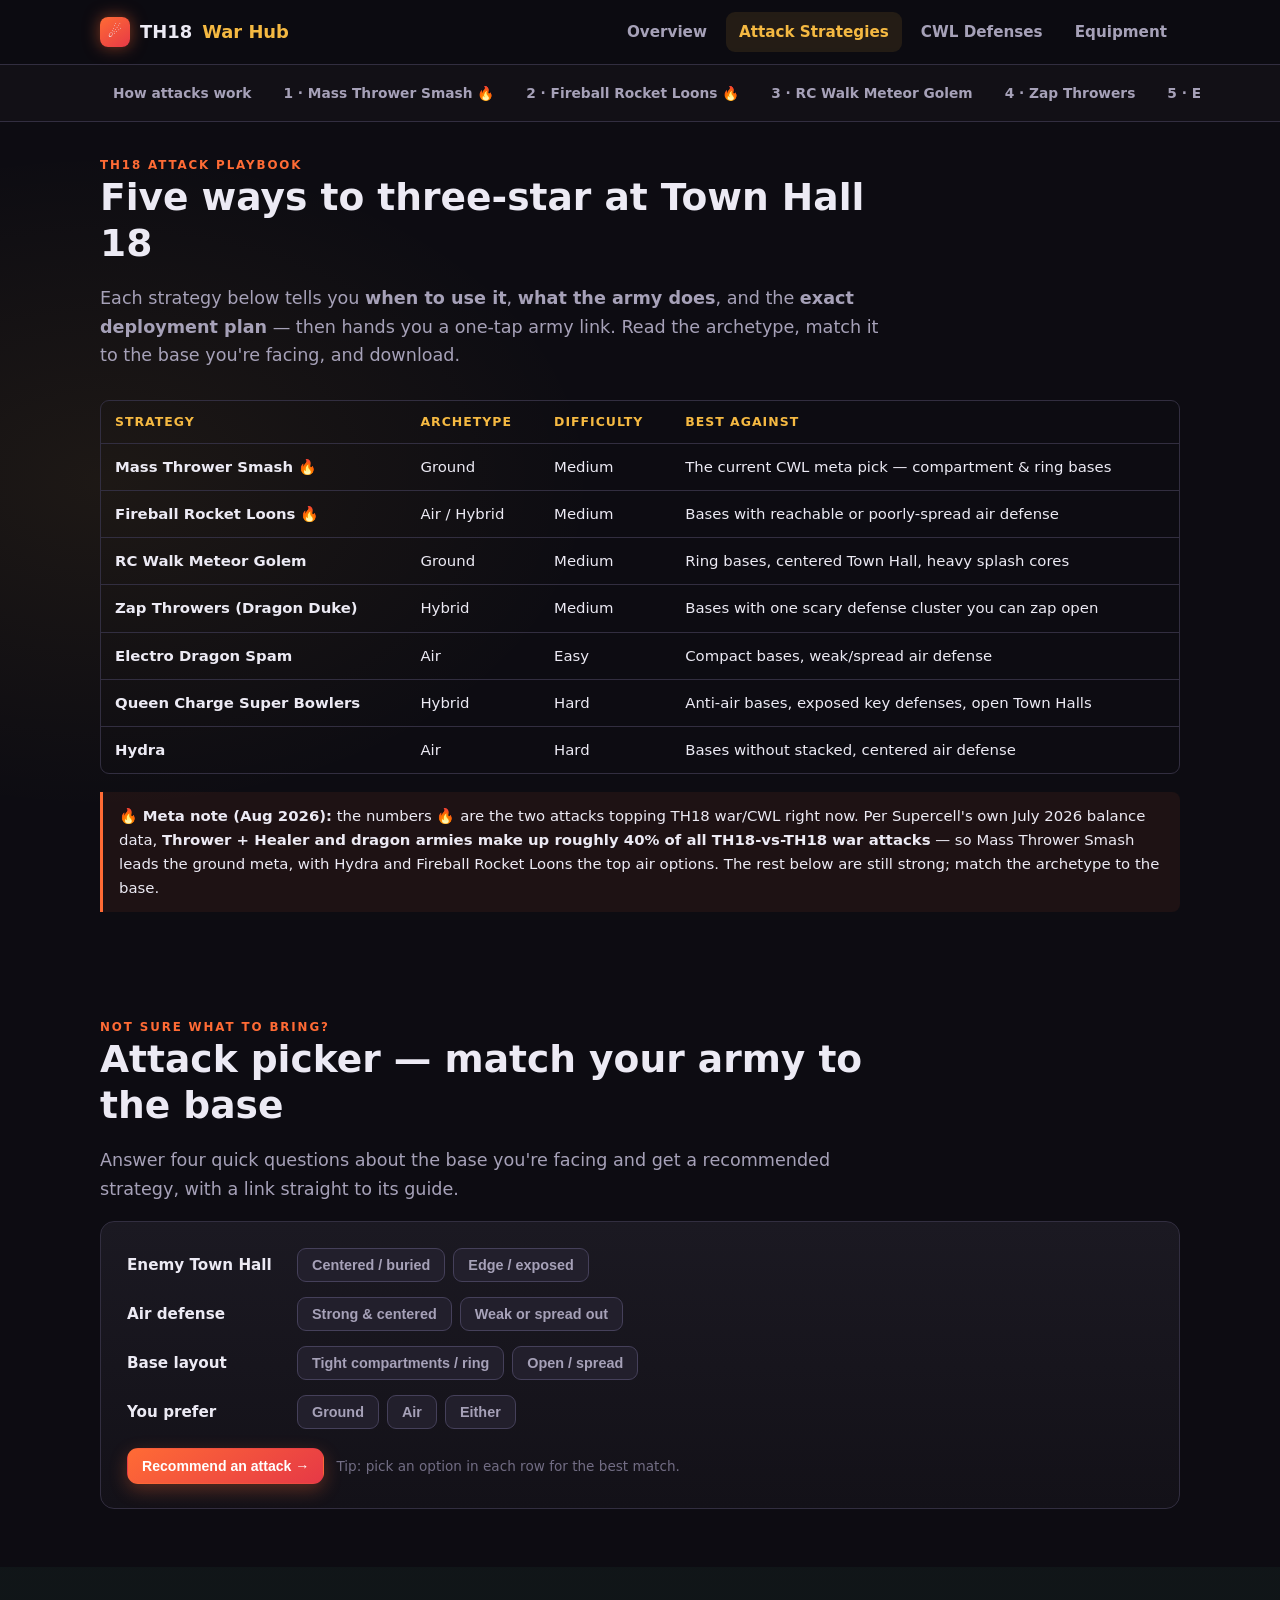
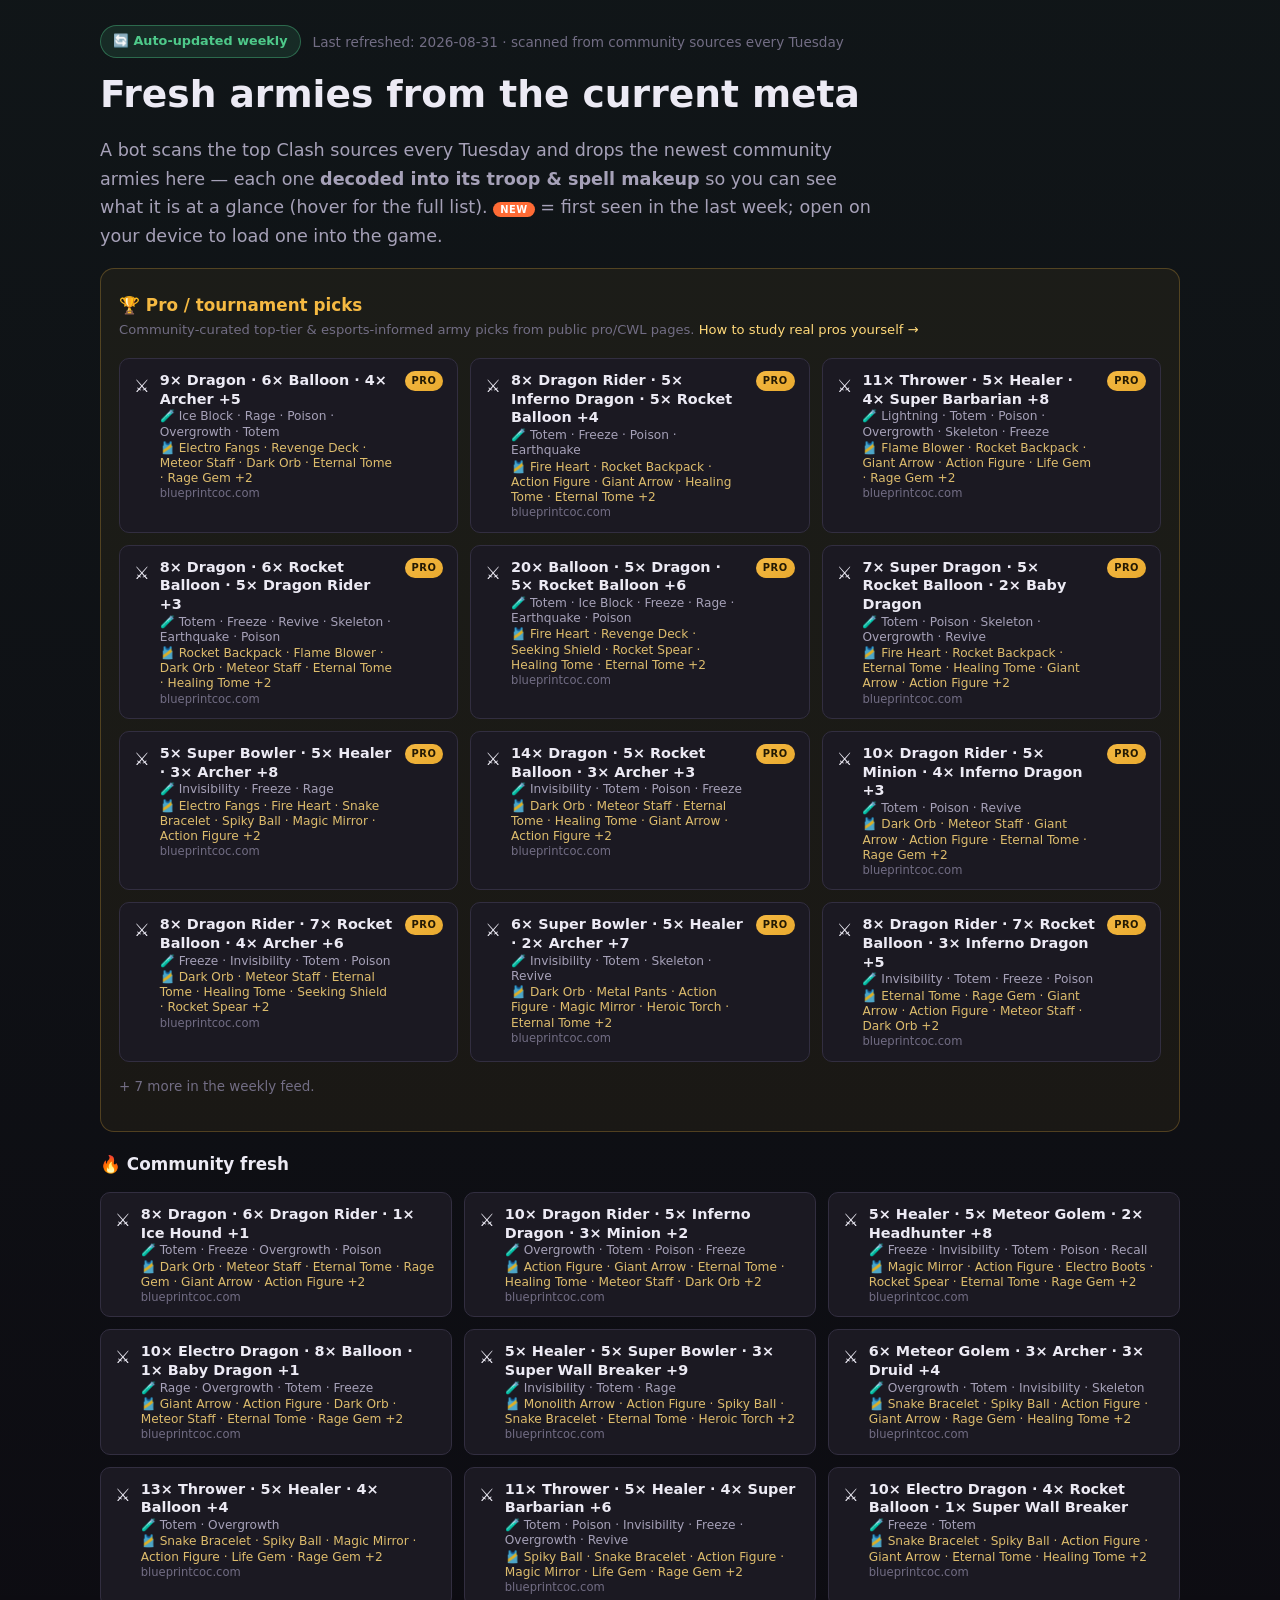
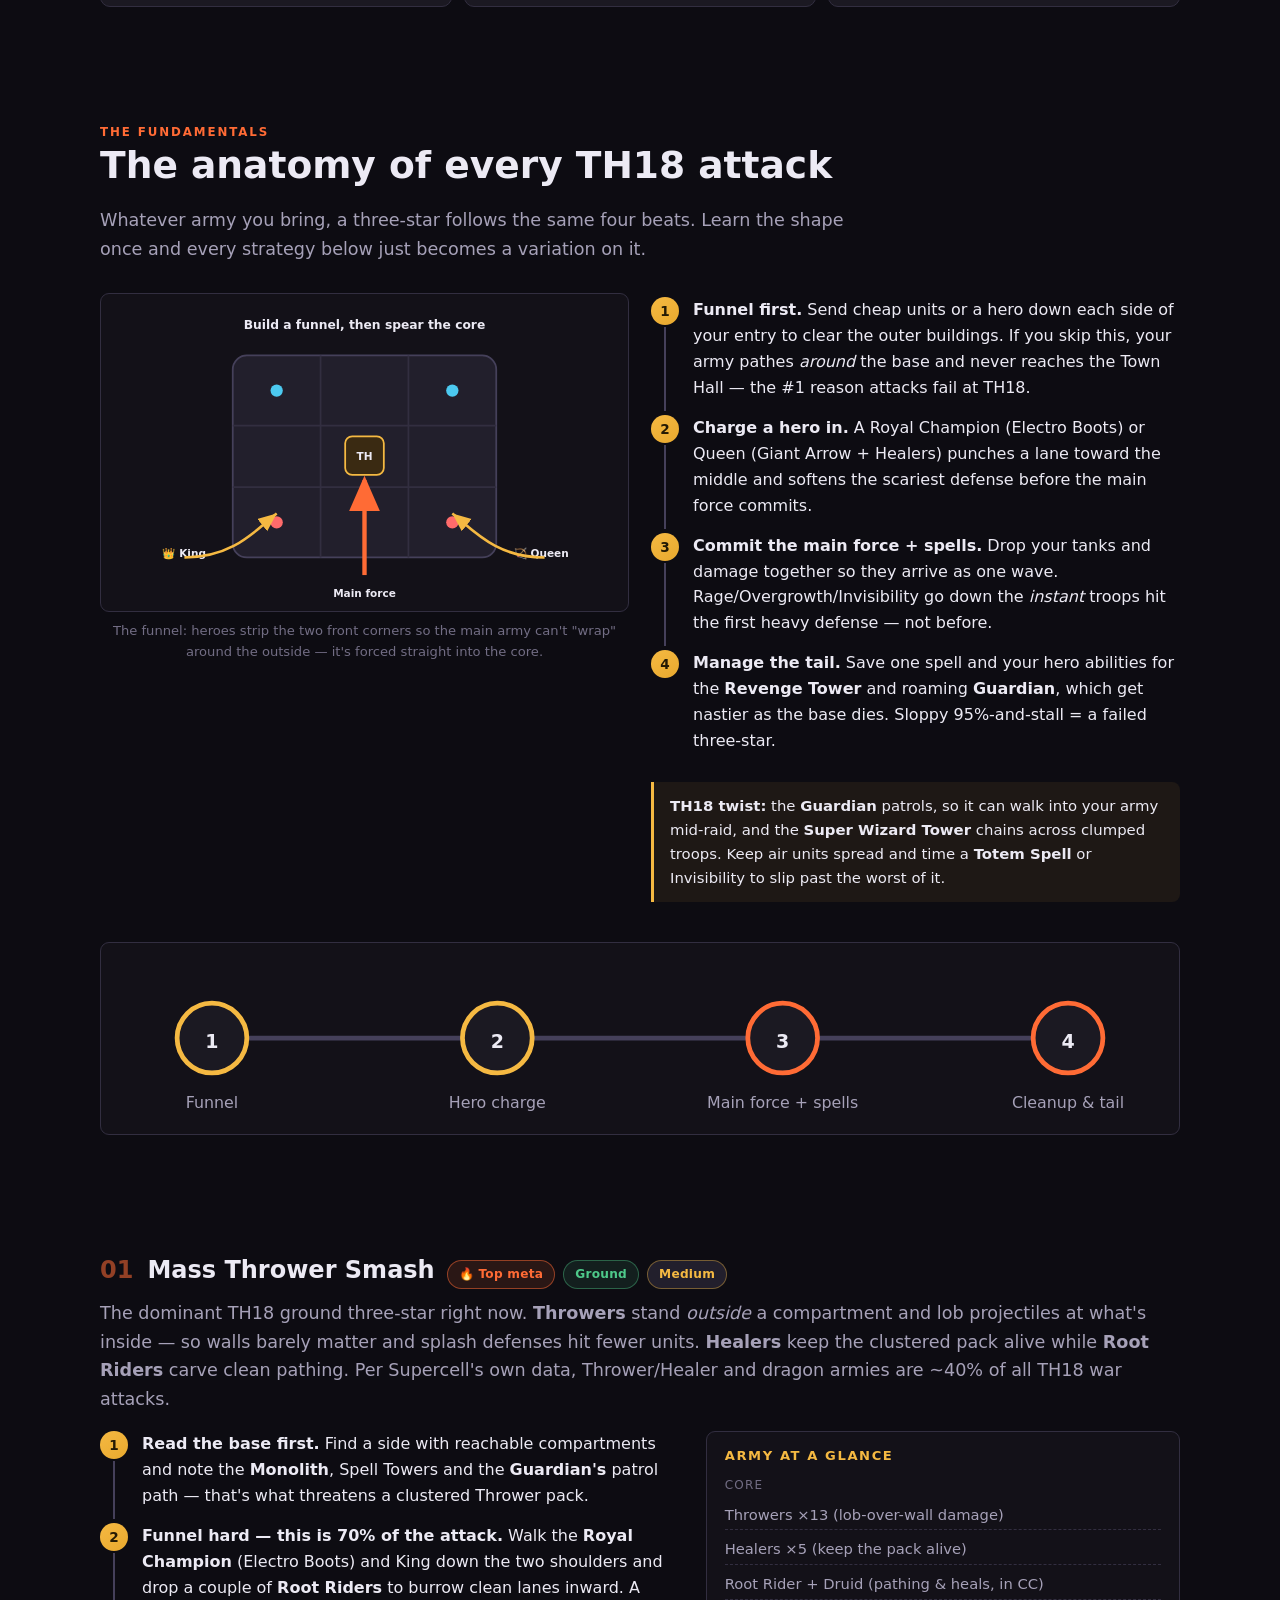
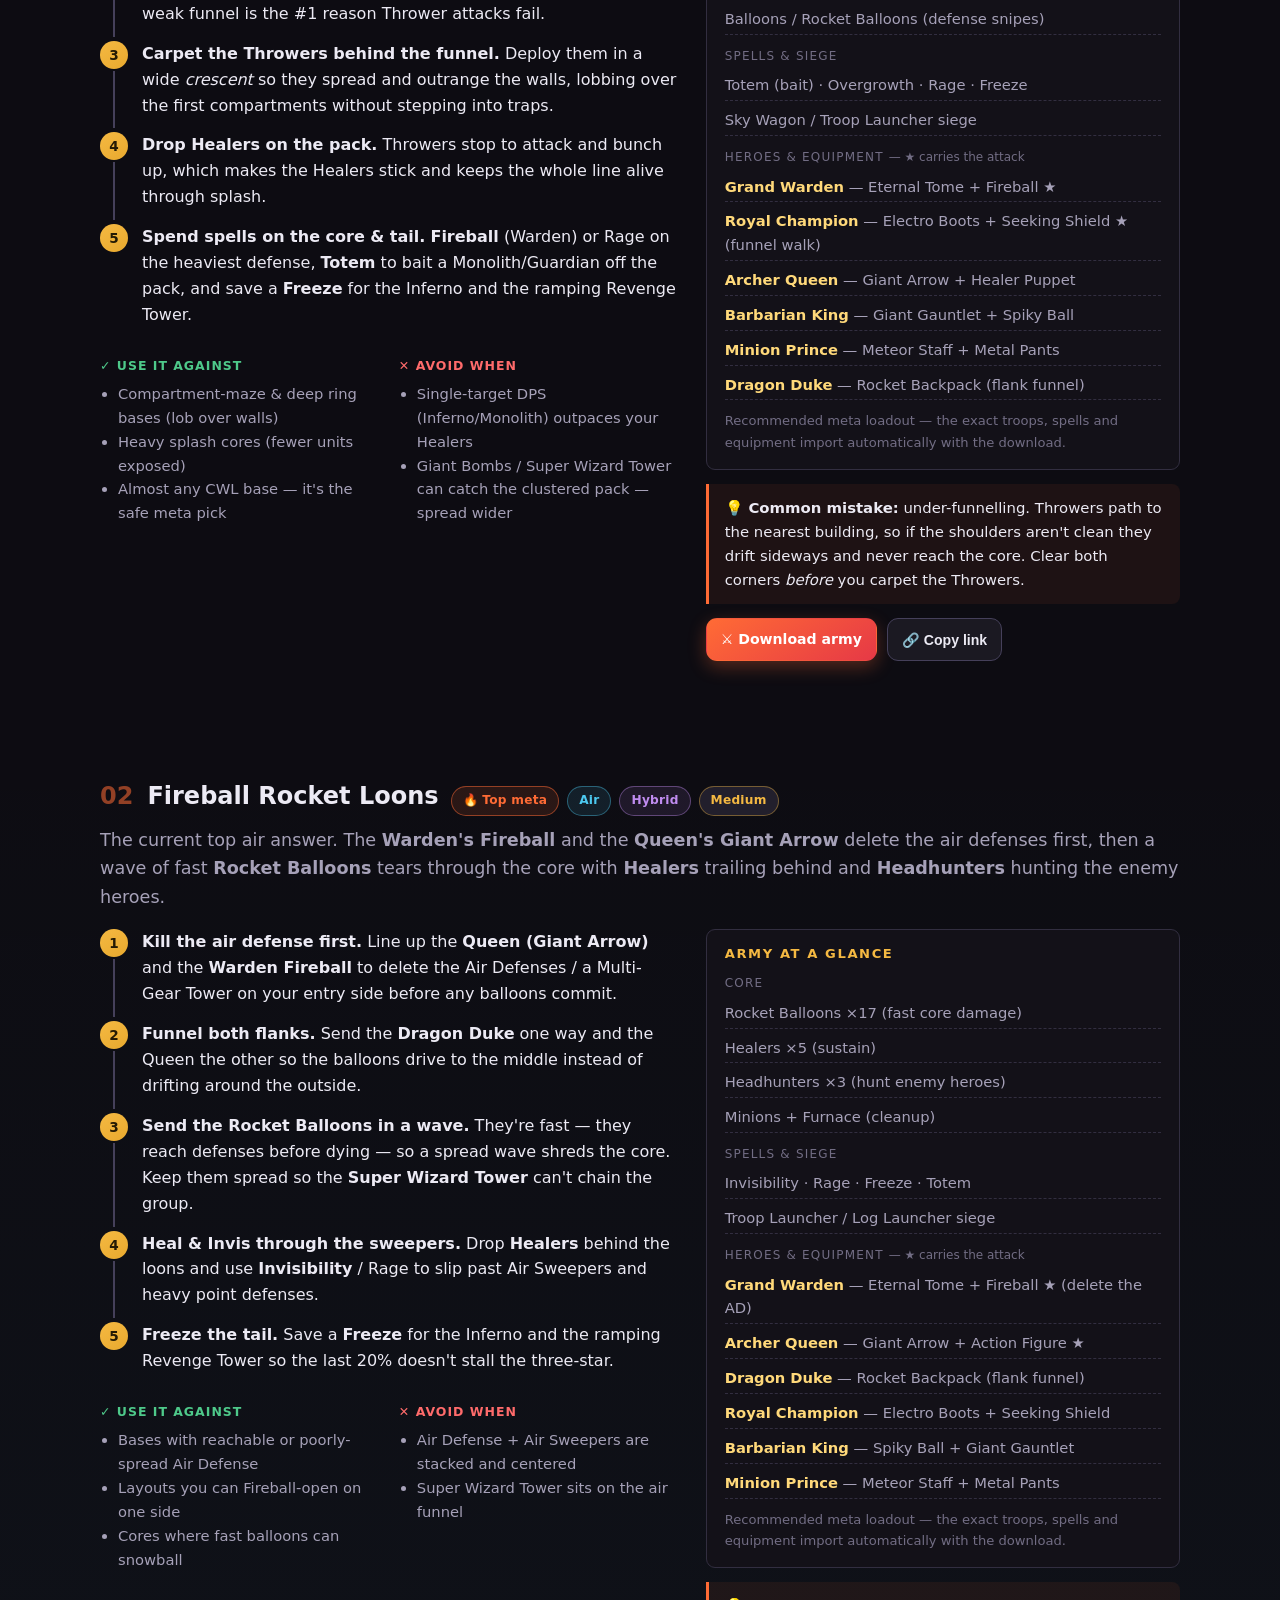
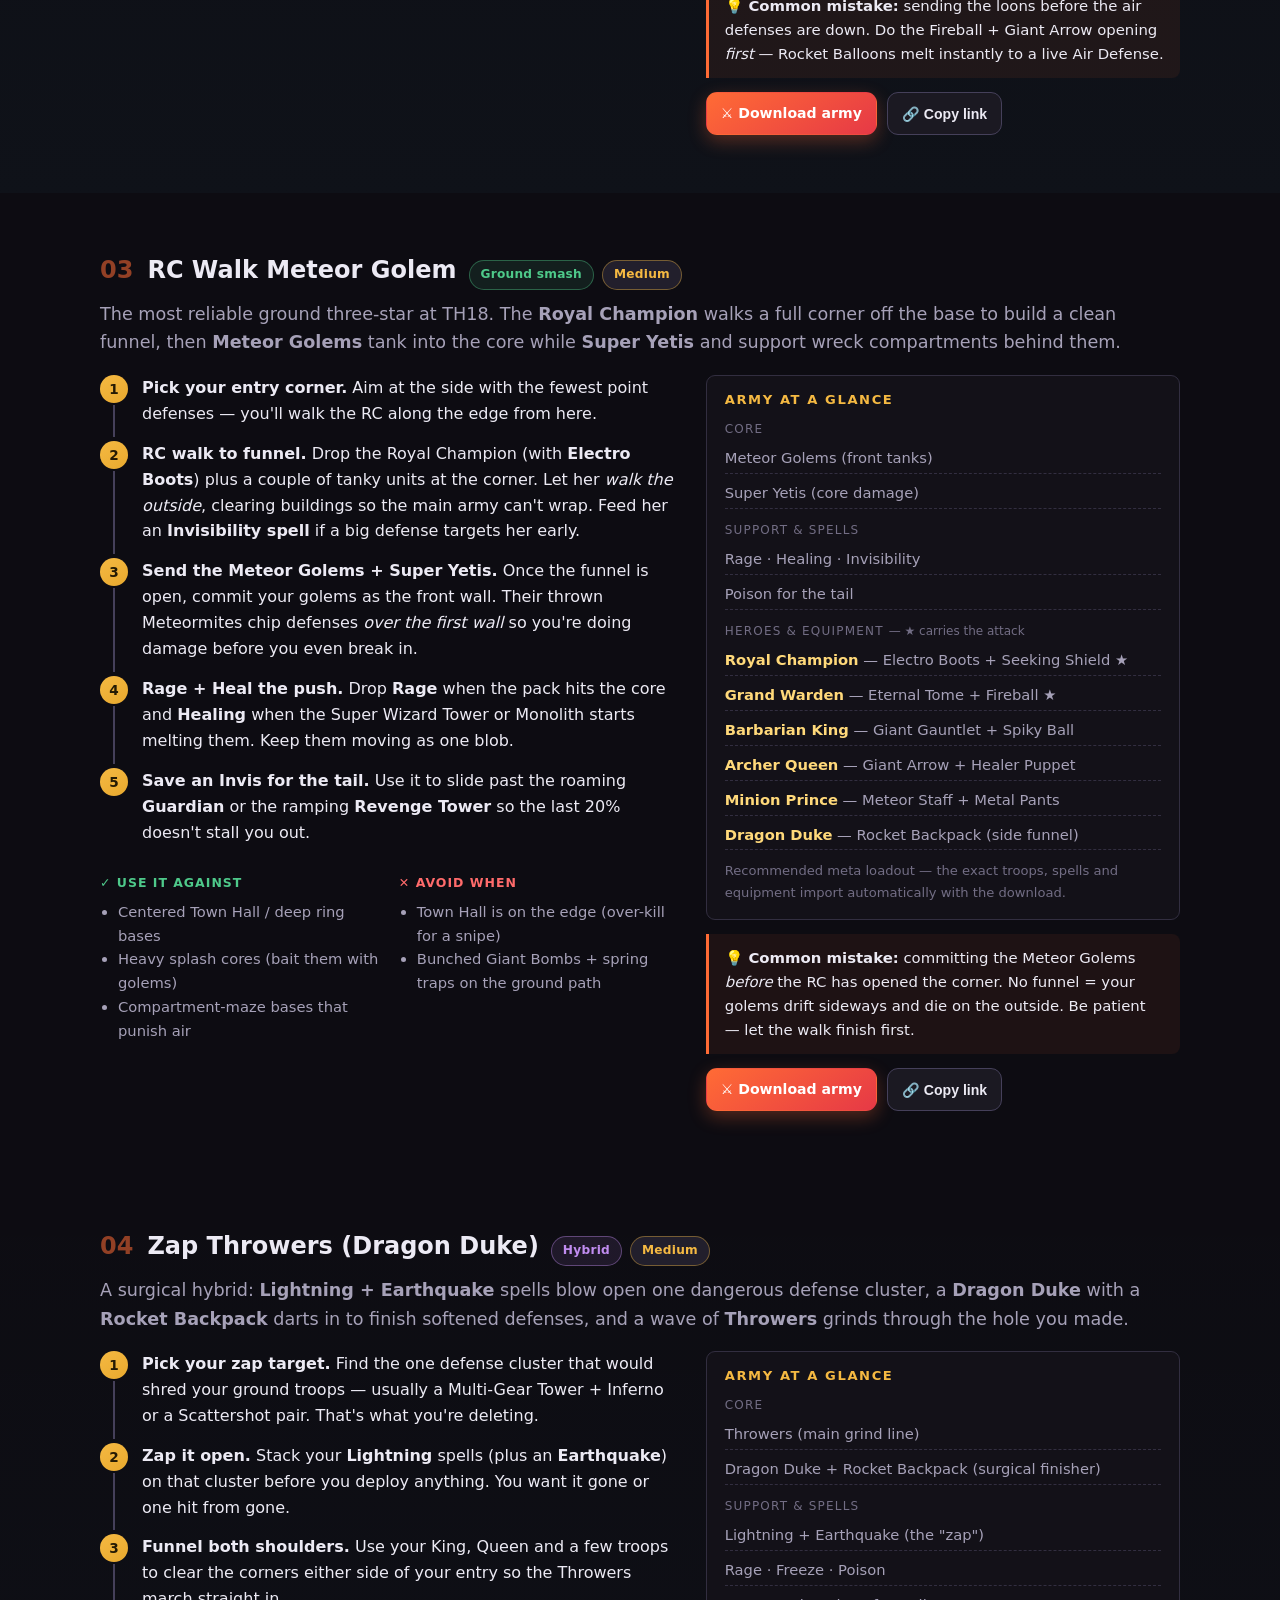
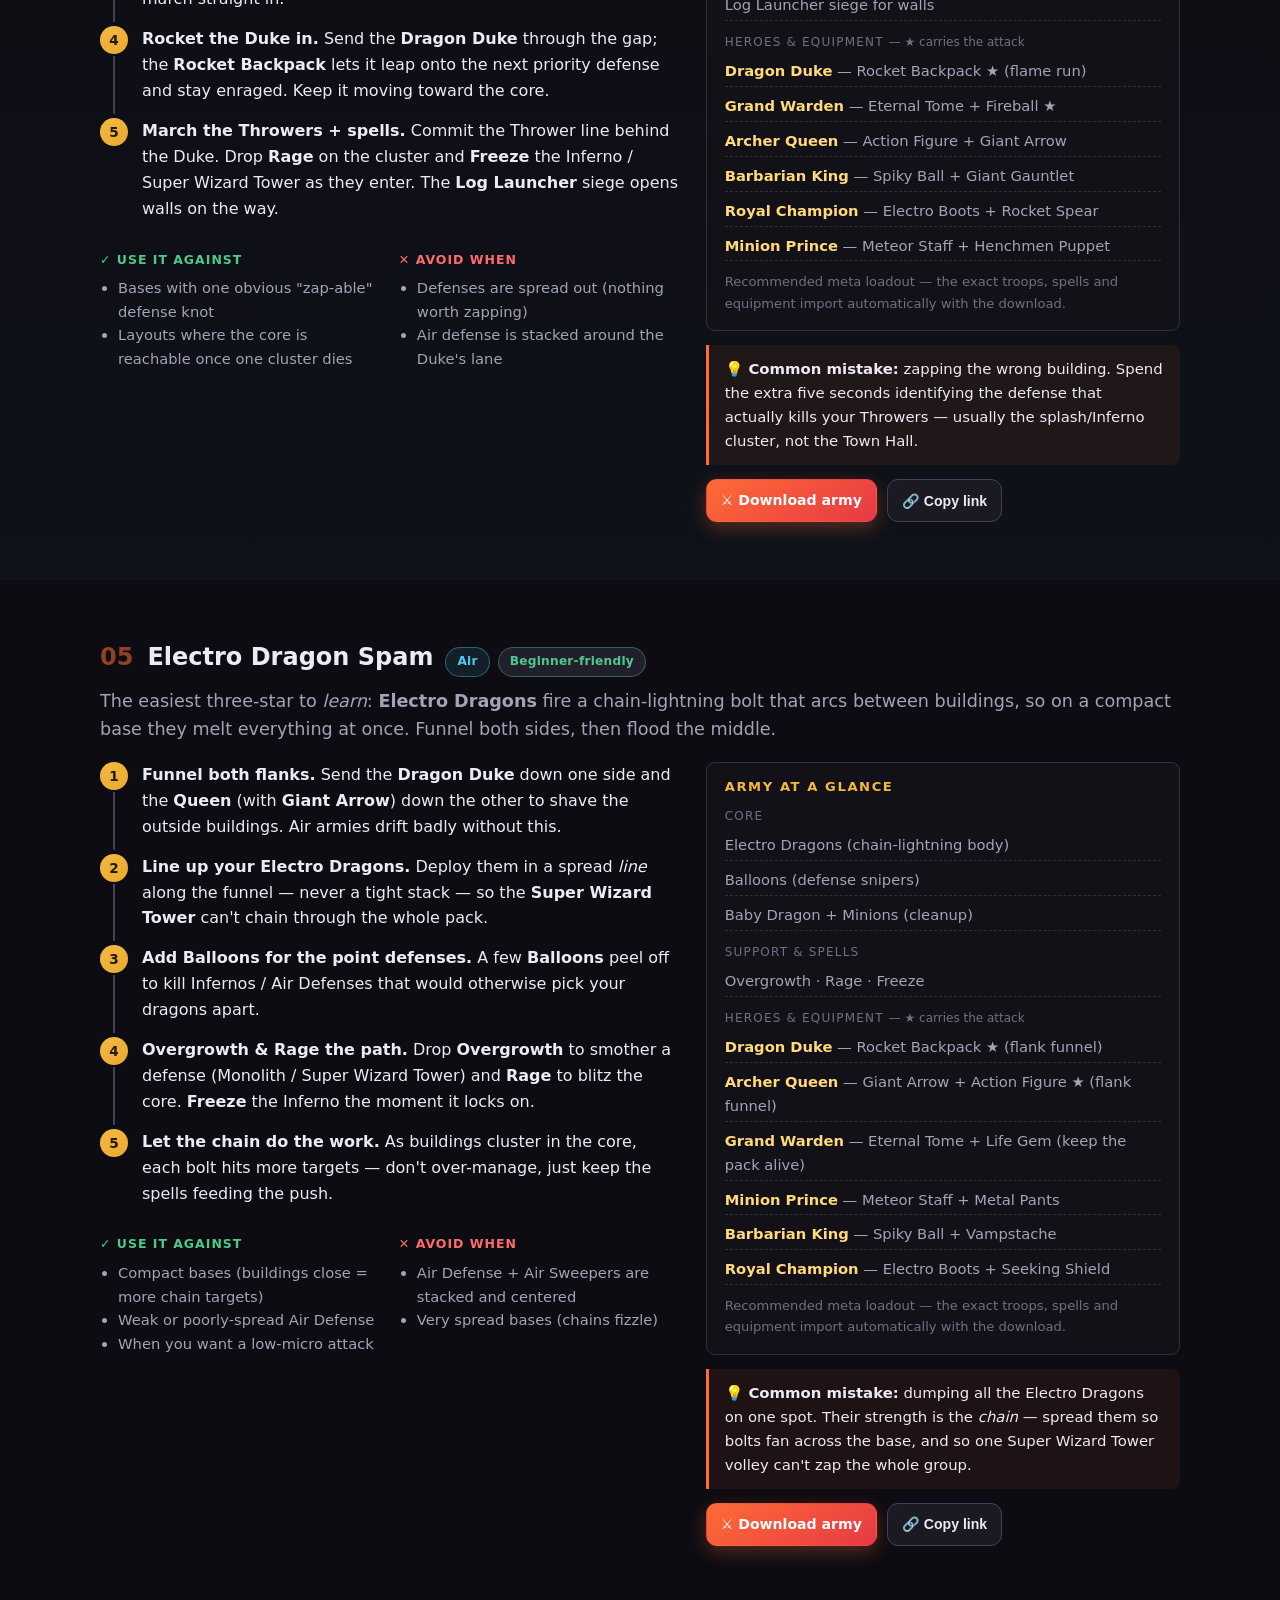
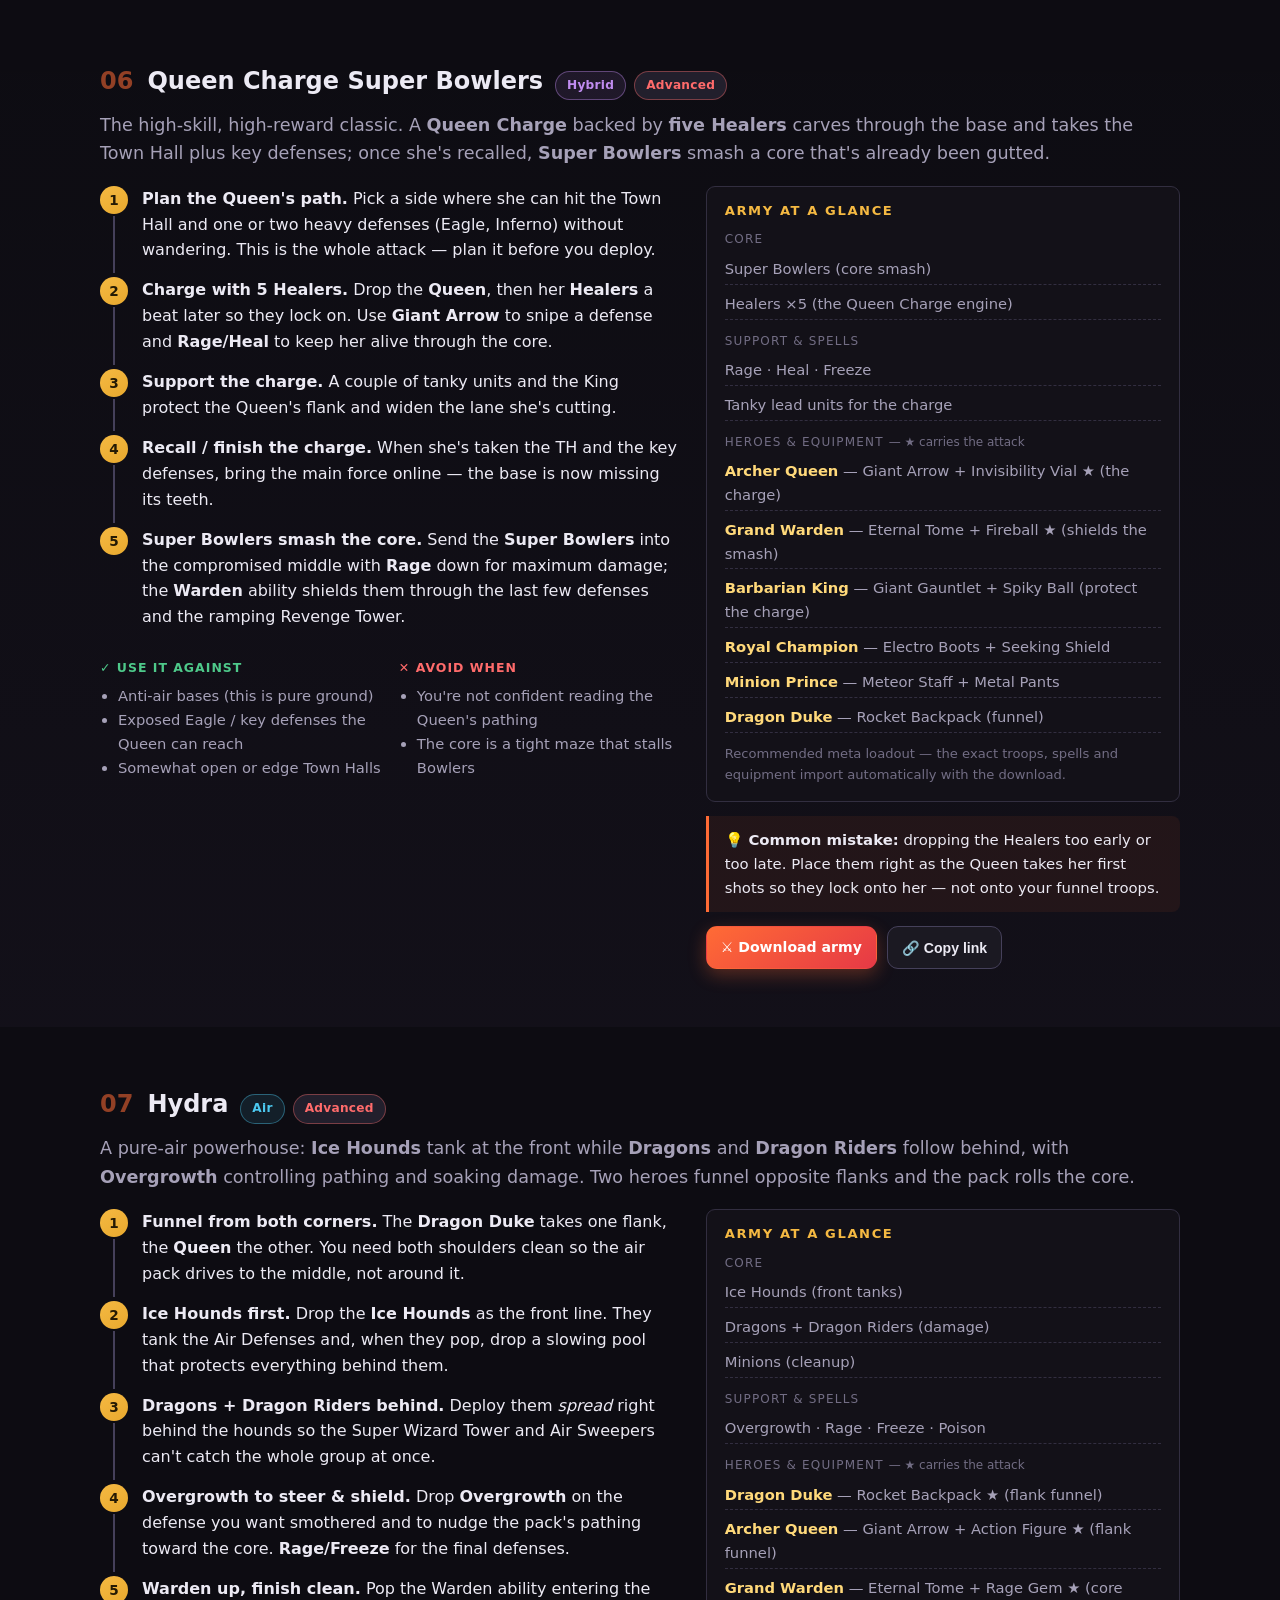
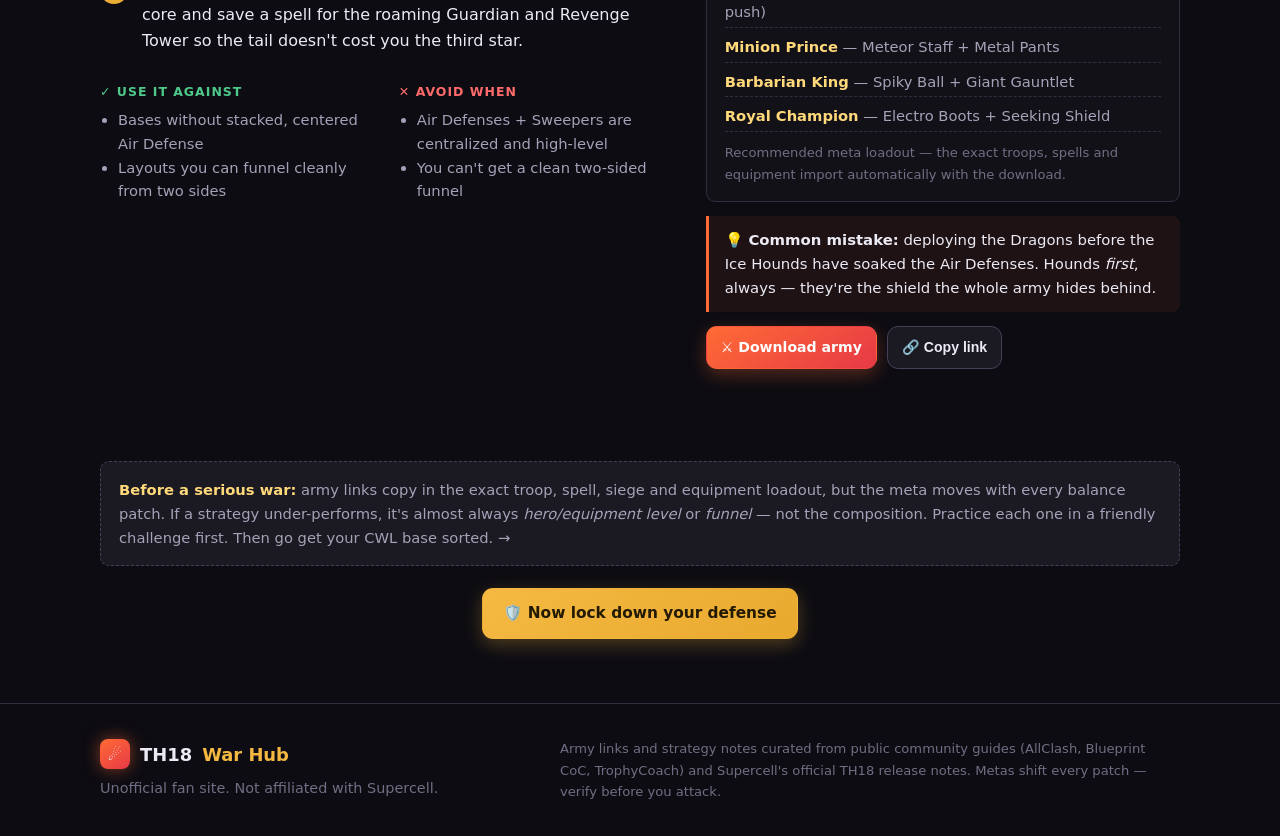
==== commit 8d67f45f: "Add Hero Equipment & Upgrade Priority page New equipment.html: best equipment + meta loadout per her" ====
--- a/attacks.html
+++ b/attacks.html
@@ -27,6 +27,7 @@
         <a href="index.html">Overview</a>
         <a href="attacks.html" class="active">Attack Strategies</a>
         <a href="defenses.html">CWL Defenses</a>
+        <a href="equipment.html">Equipment</a>
       </nav>
     </div>
   </header>
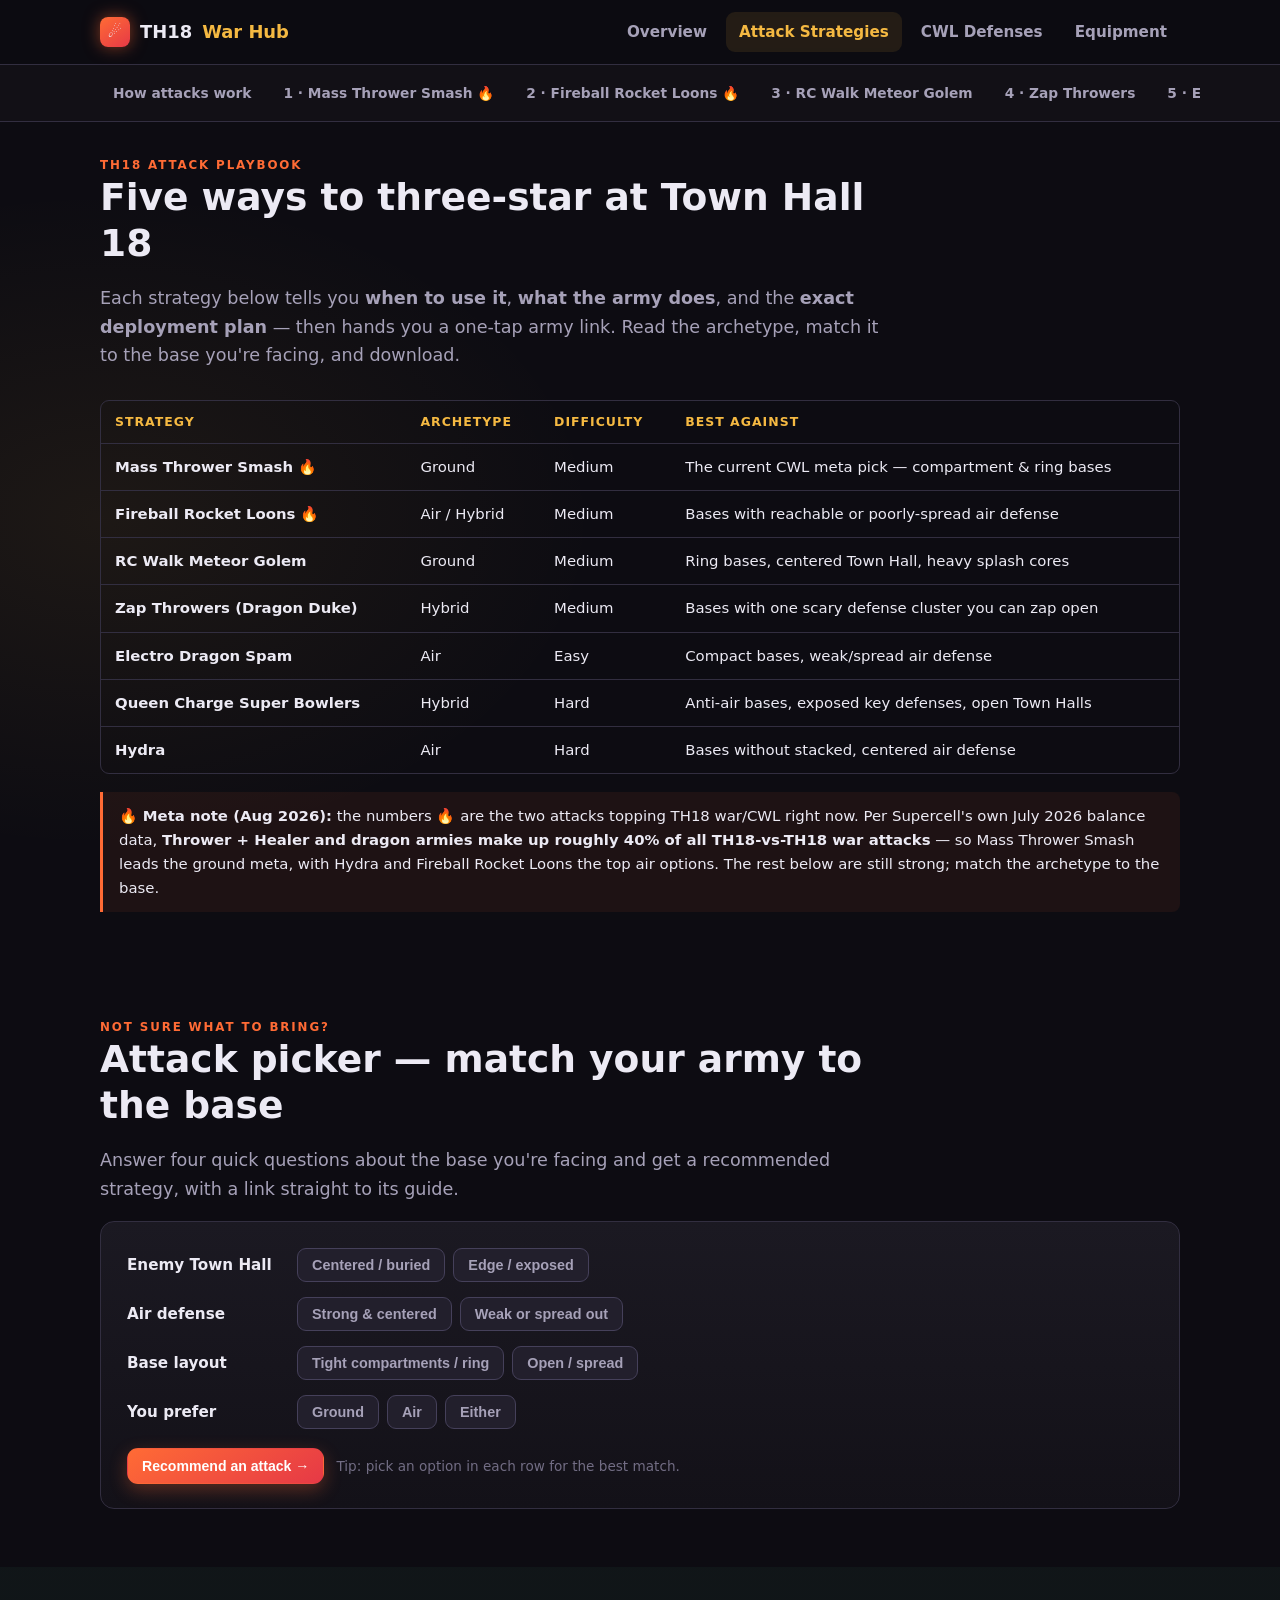
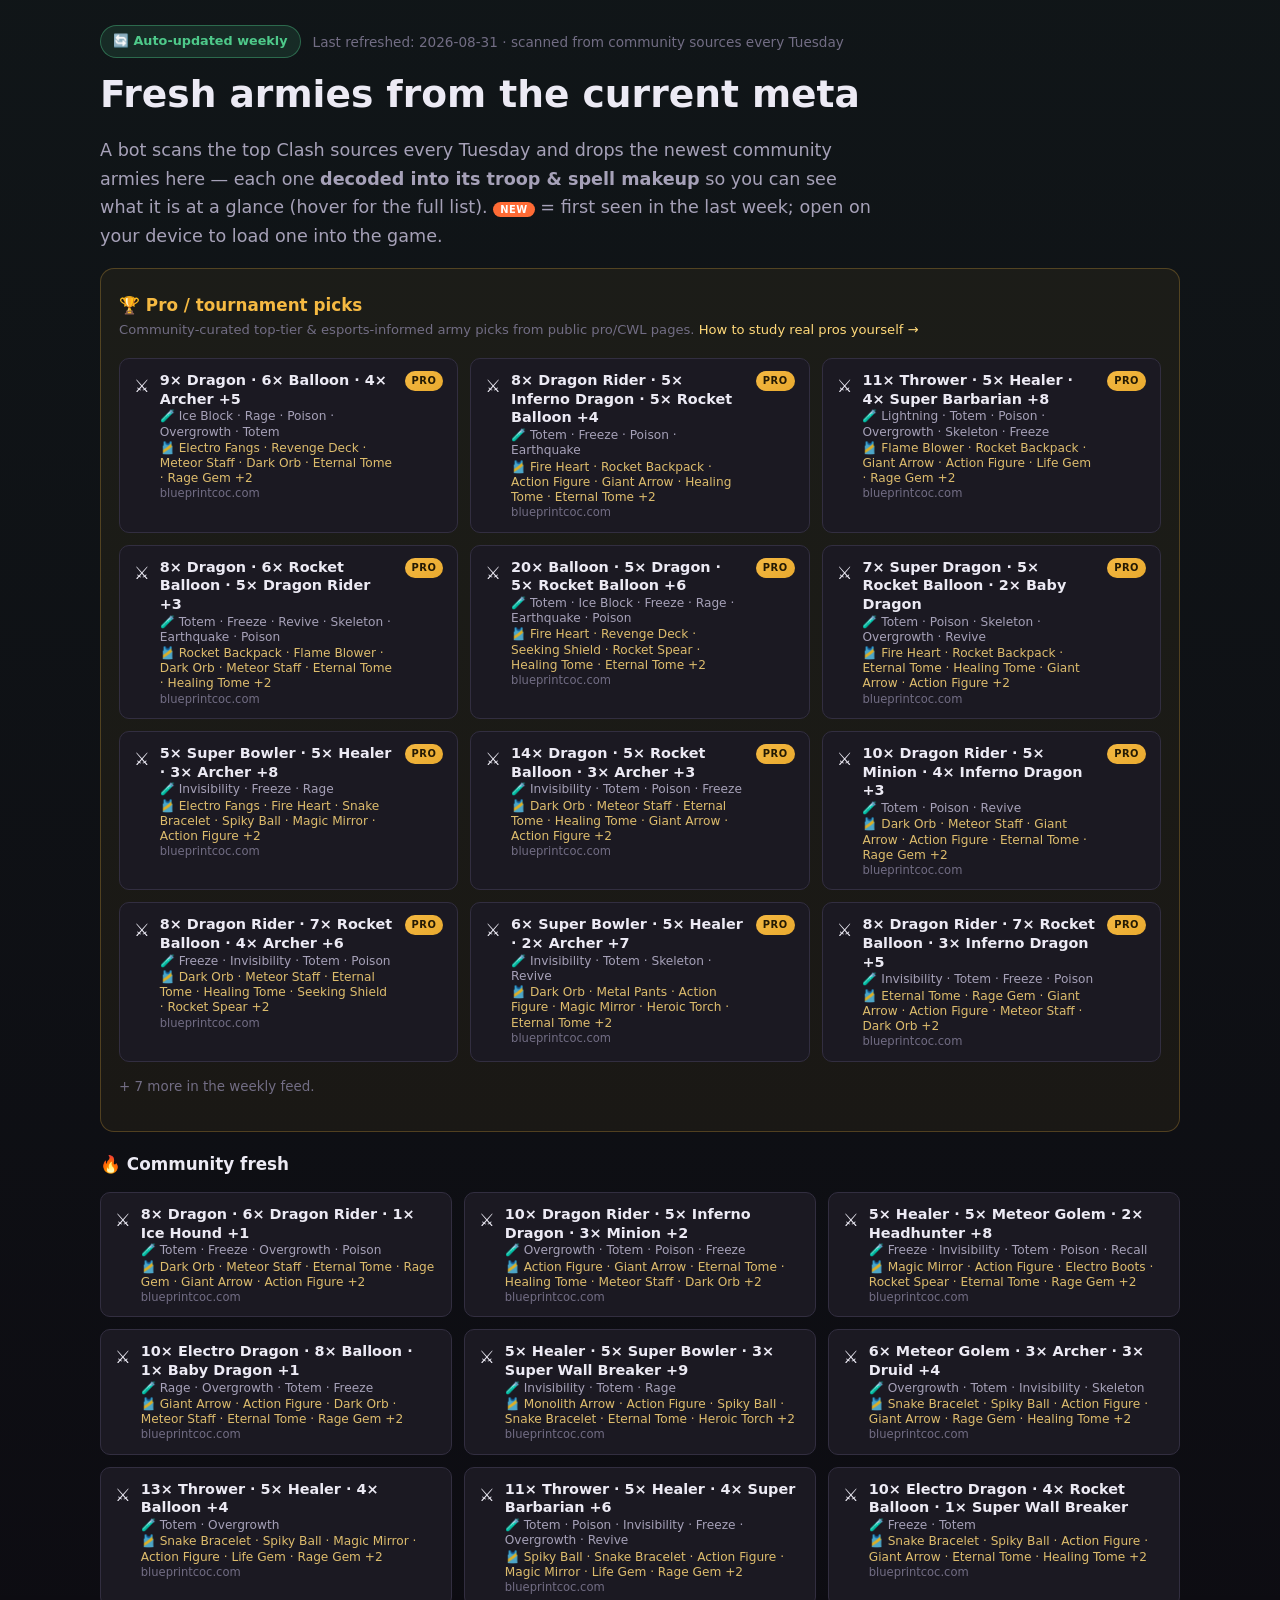
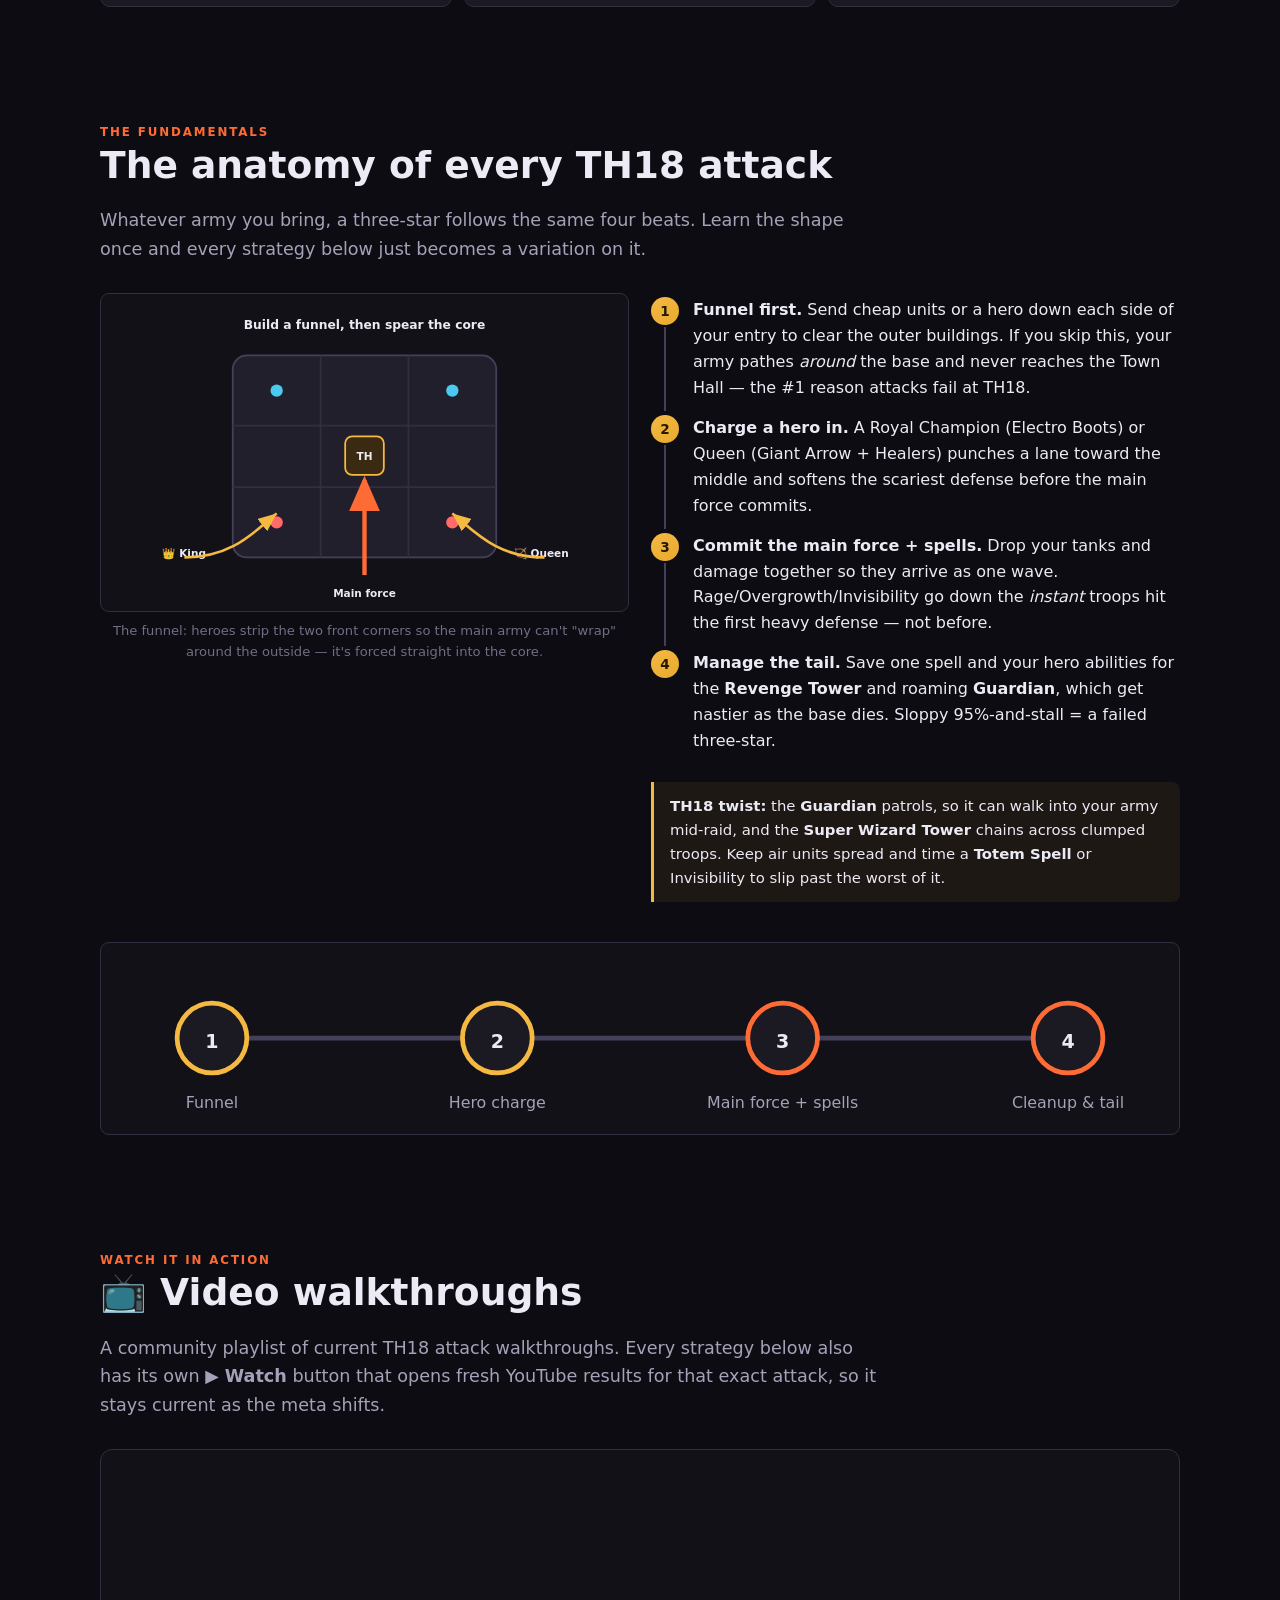
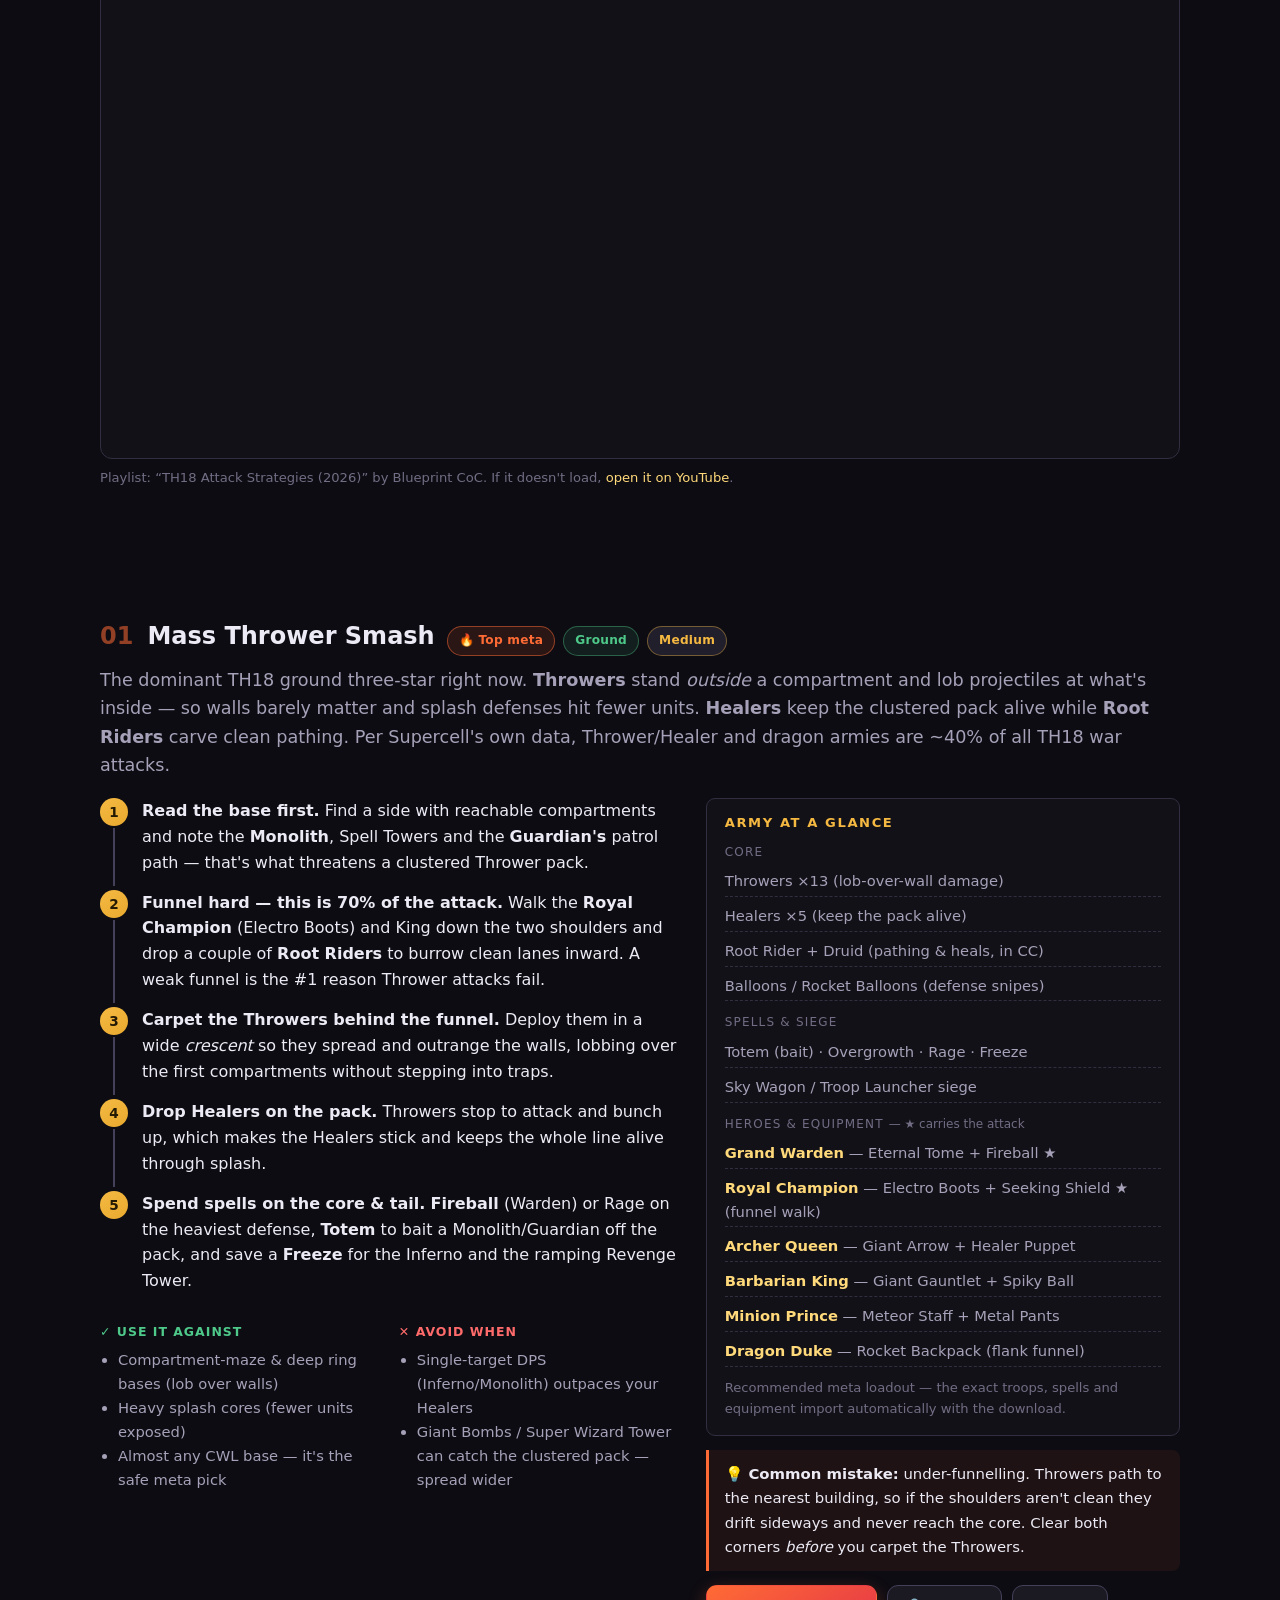
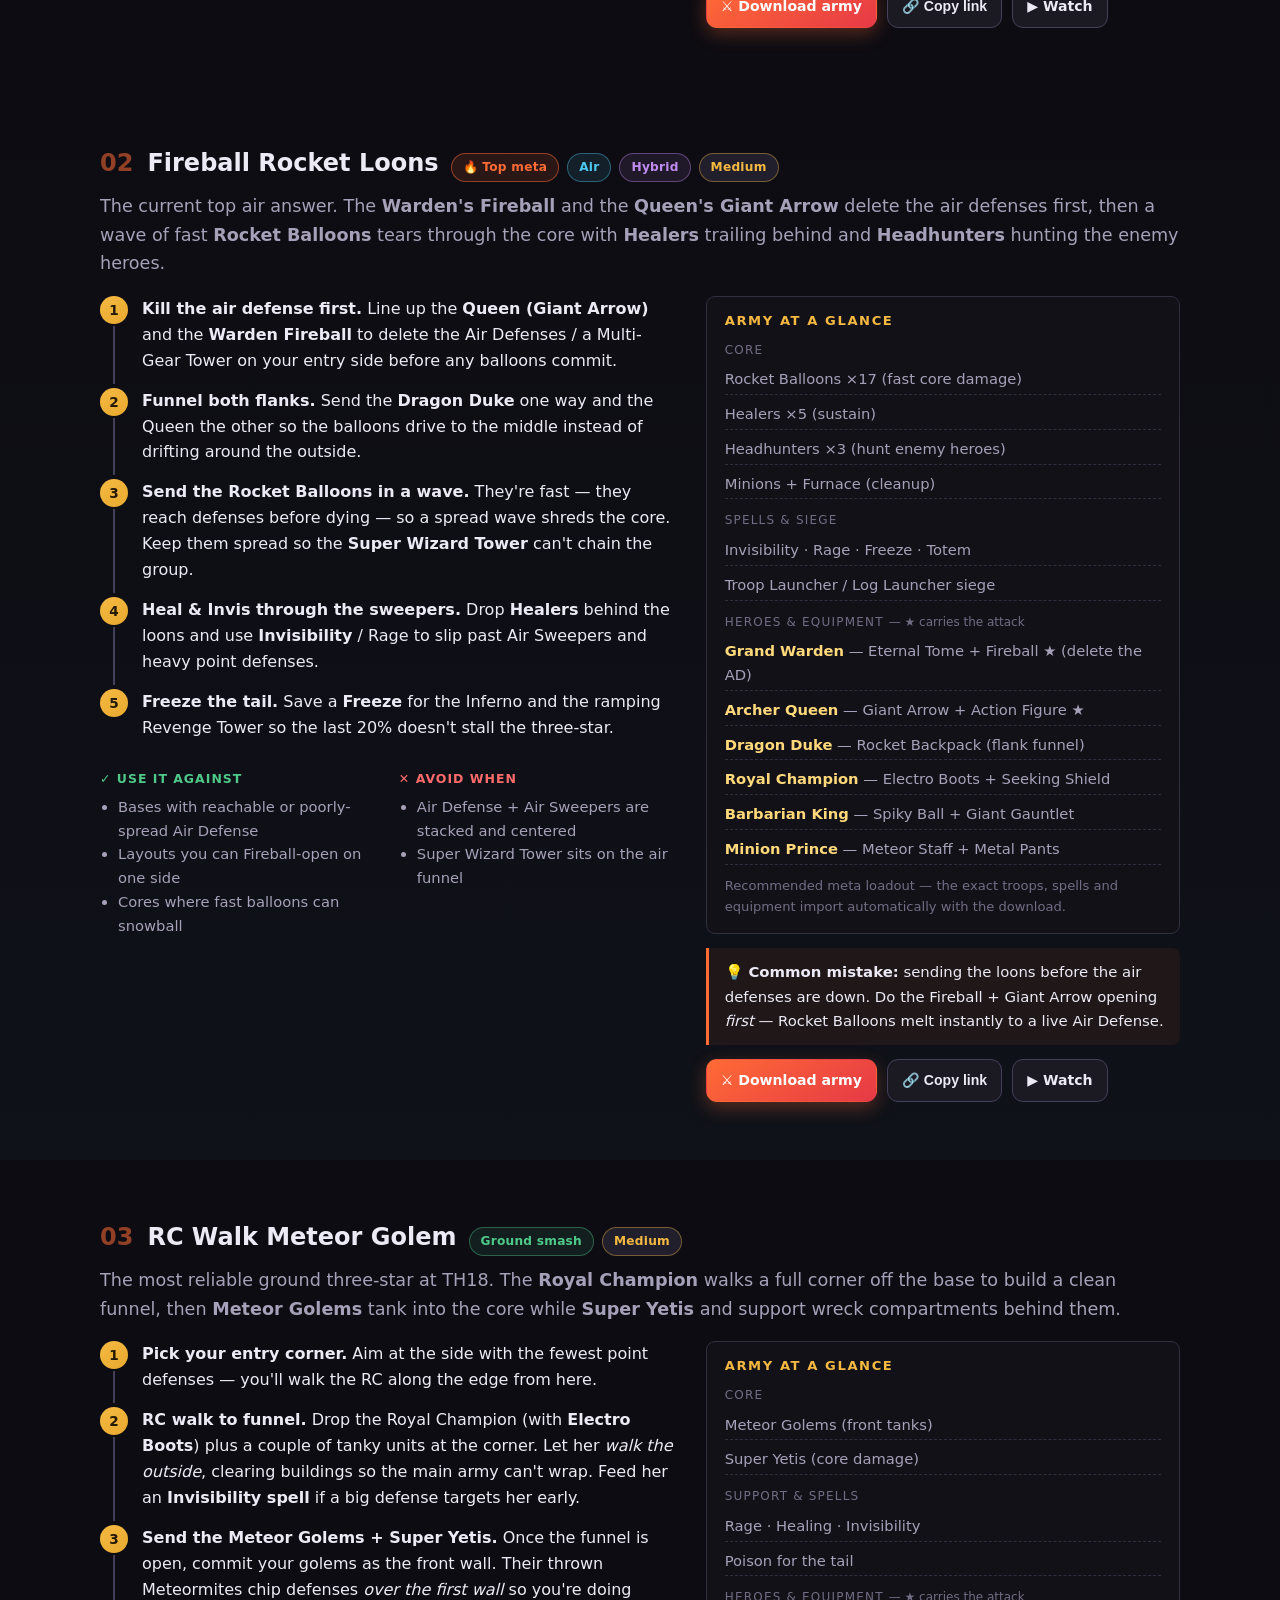
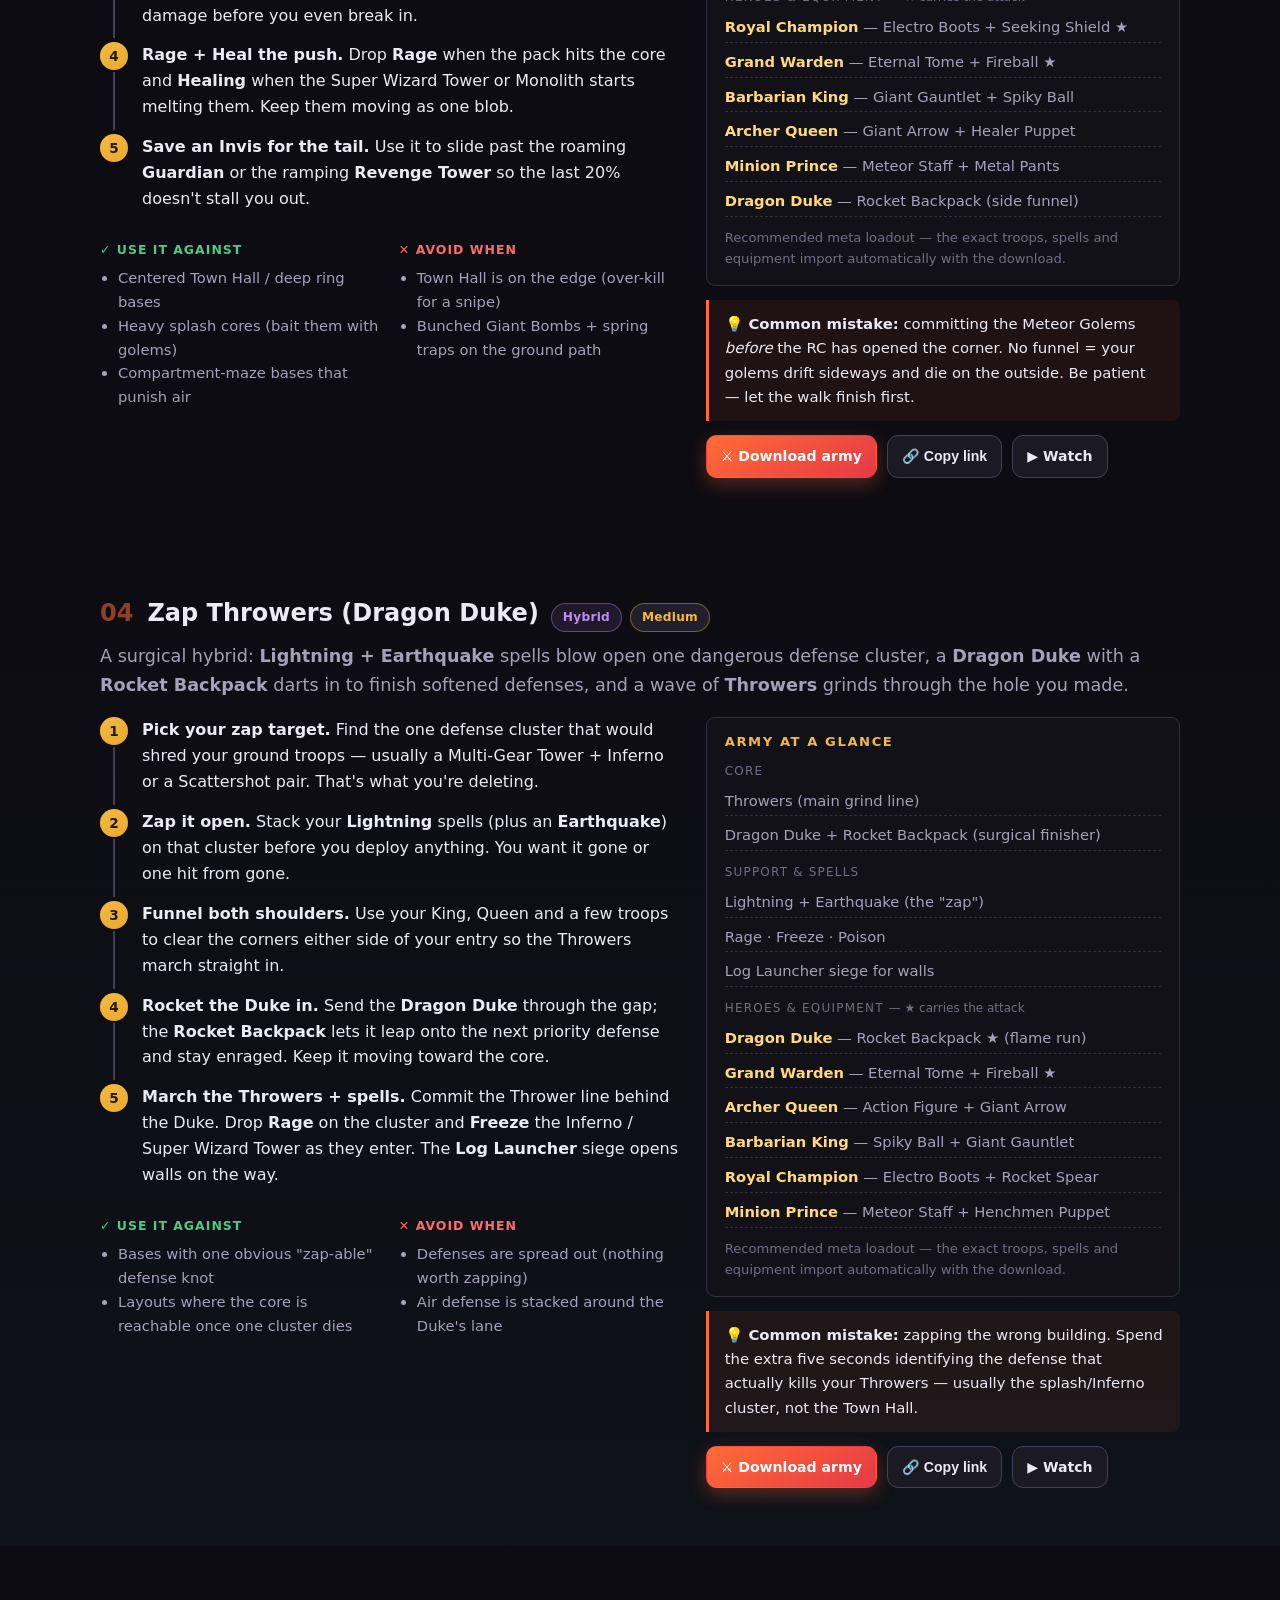
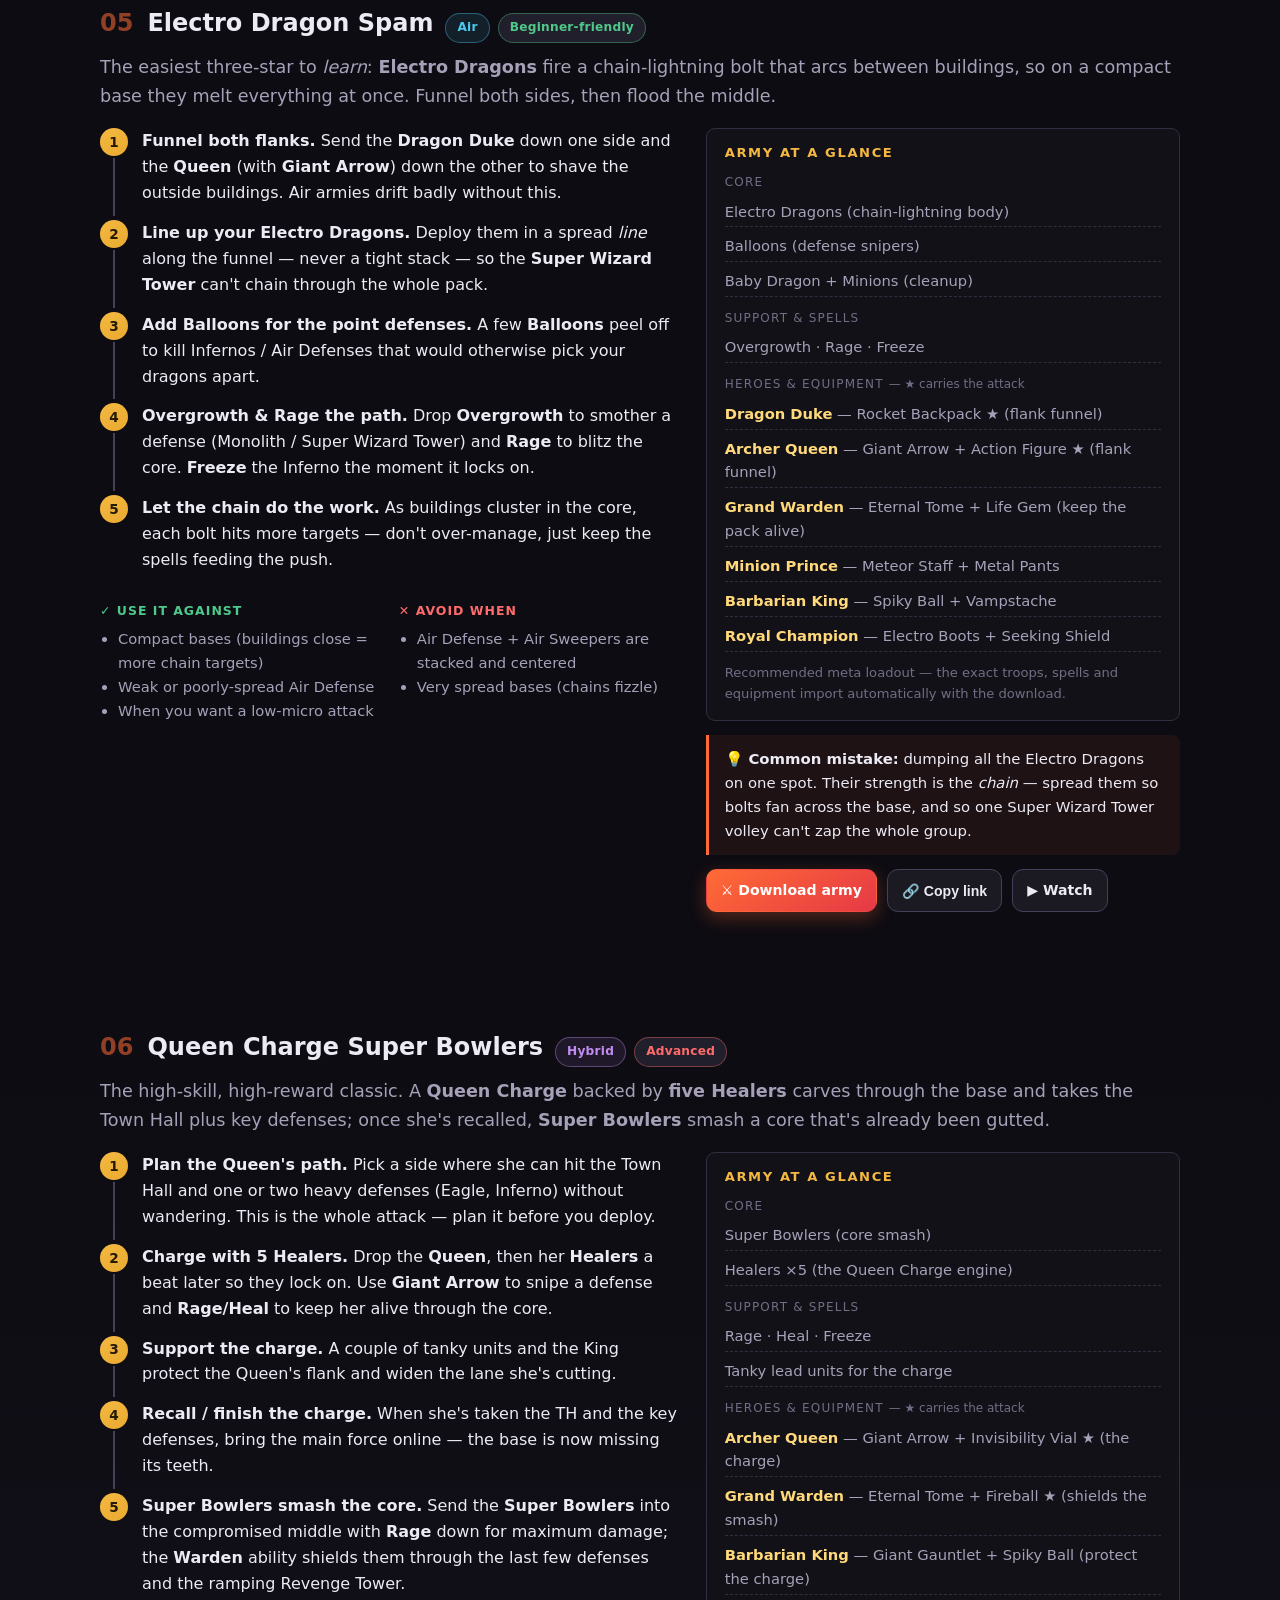
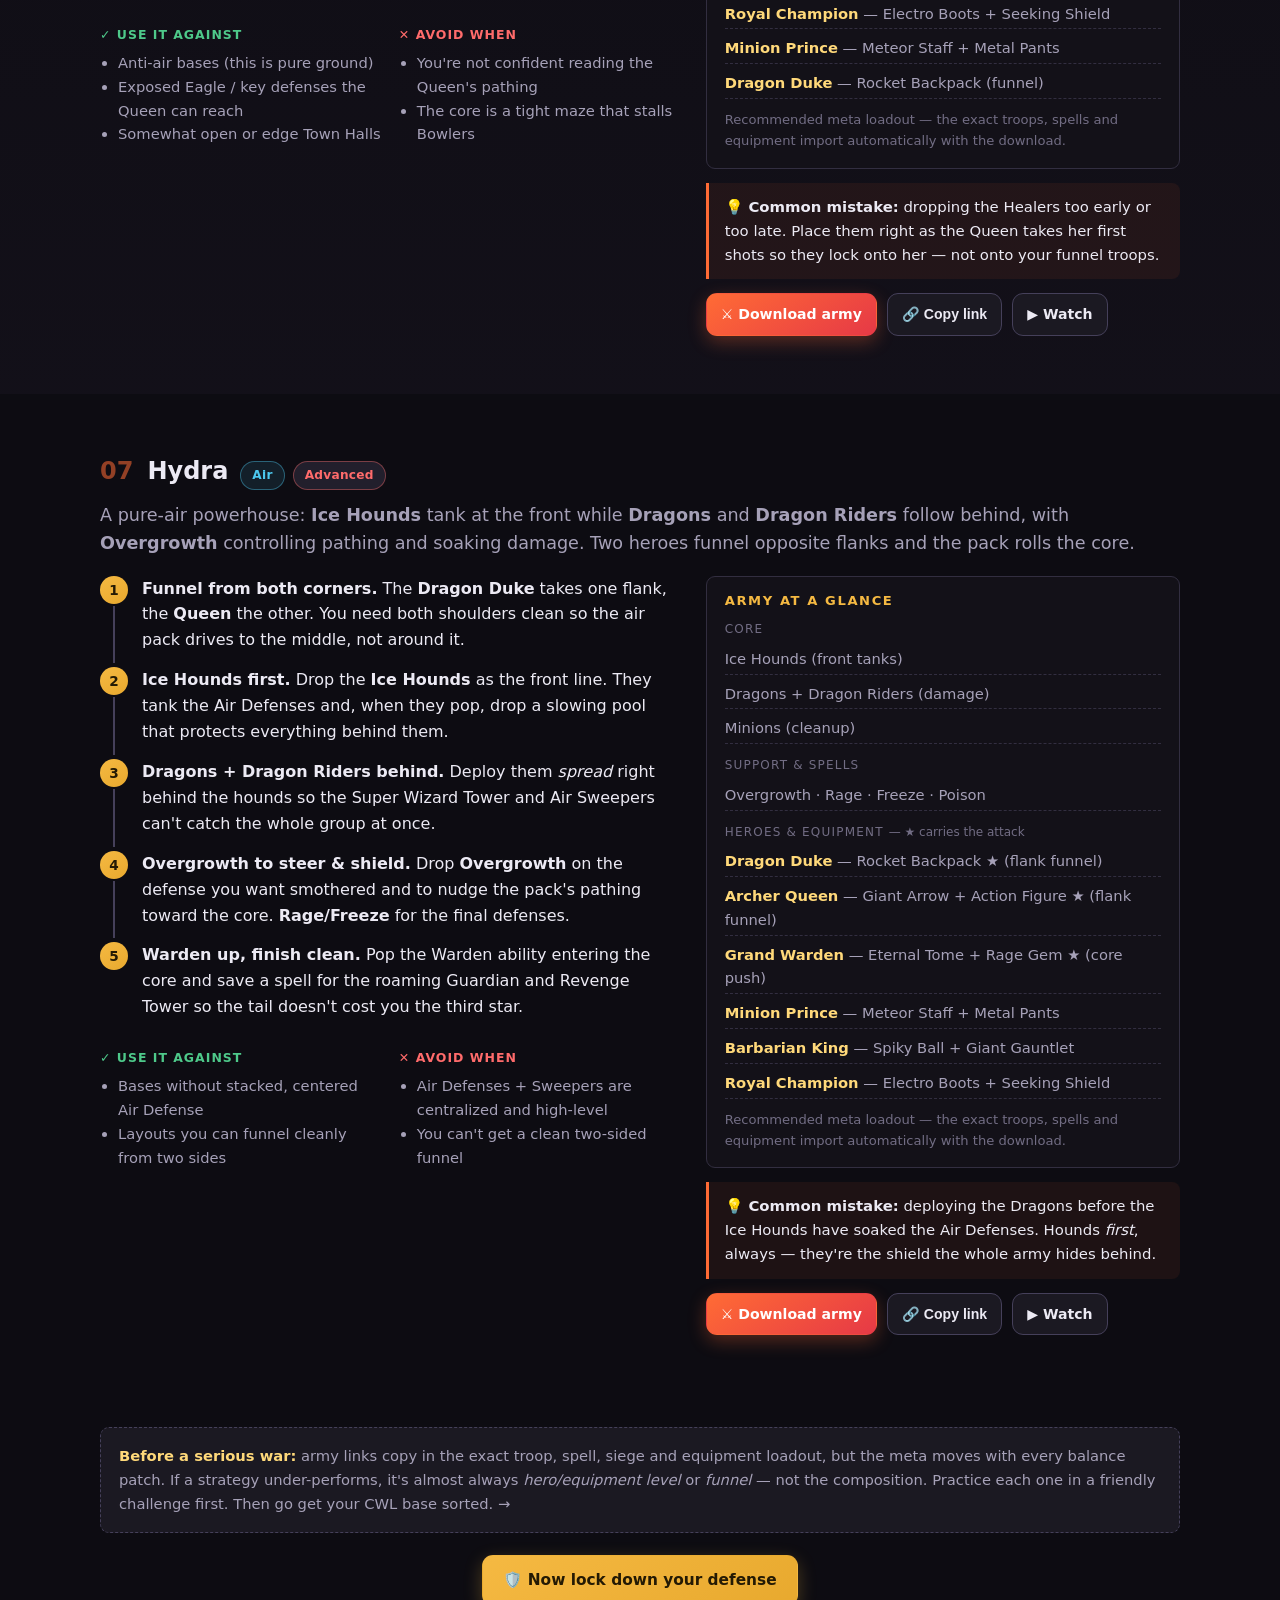
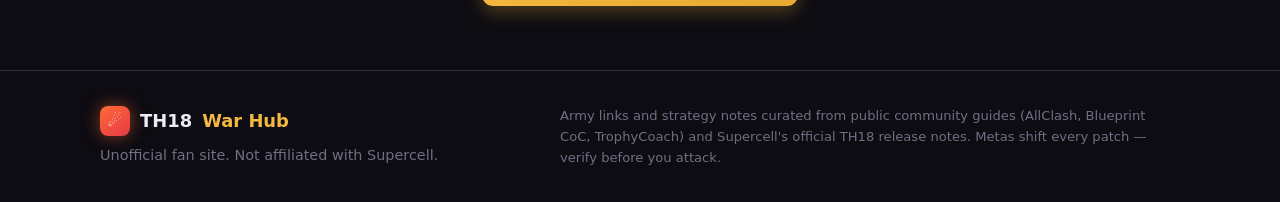
==== commit 00e1c701: "Add video walkthroughs: embedded playlist + per-strategy Watch Embedded a reputable TH18 attack play" ====
--- a/attacks.html
+++ b/attacks.html
@@ -245,6 +245,27 @@
     </div>
   </section>
 
+  <!-- VIDEO WALKTHROUGHS -->
+  <section id="videos">
+    <div class="wrap">
+      <div class="section-head">
+        <div class="eyebrow">Watch it in action</div>
+        <h2>📺 Video walkthroughs</h2>
+        <p class="lead">A community playlist of current TH18 attack walkthroughs. Every strategy below also has its
+          own <b>▶ Watch</b> button that opens fresh YouTube results for that exact attack, so it stays current as
+          the meta shifts.</p>
+      </div>
+      <div class="video-wrap">
+        <iframe src="https://www.youtube-nocookie.com/embed/videoseries?list=PL6V5qb8gIdiW6xMhnE5gPJZpM1TdlFbXY"
+          title="TH18 attack strategy walkthroughs" loading="lazy"
+          allow="accelerometer; autoplay; clipboard-write; encrypted-media; gyroscope; picture-in-picture"
+          referrerpolicy="strict-origin-when-cross-origin" allowfullscreen></iframe>
+      </div>
+      <p class="faint" style="font-size:.82rem;margin-top:8px">Playlist: “TH18 Attack Strategies (2026)” by Blueprint
+        CoC. If it doesn't load, <a href="https://www.youtube.com/playlist?list=PL6V5qb8gIdiW6xMhnE5gPJZpM1TdlFbXY" target="_blank" rel="noopener">open it on YouTube</a>.</p>
+    </div>
+  </section>
+
   <!-- STRATEGY 1: MASS THROWER SMASH -->
   <section class="strat" id="thrower-smash">
     <div class="wrap">
--- a/assets/css/styles.css
+++ b/assets/css/styles.css
@@ -319,6 +319,11 @@
   * { scroll-behavior: auto !important; }
   .btn:hover, .nav-card:hover { transform: none; }
 }
+
+/* ---------- Video embed ---------- */
+.video-wrap { position: relative; width: 100%; padding-top: 56.25%; border-radius: 12px;
+  overflow: hidden; border: 1px solid var(--border); background: var(--bg-2); }
+.video-wrap iframe { position: absolute; inset: 0; width: 100%; height: 100%; border: 0; }
 
 /* ---------- Attack picker ---------- */
 .picker { display: flex; flex-direction: column; gap: 15px; }
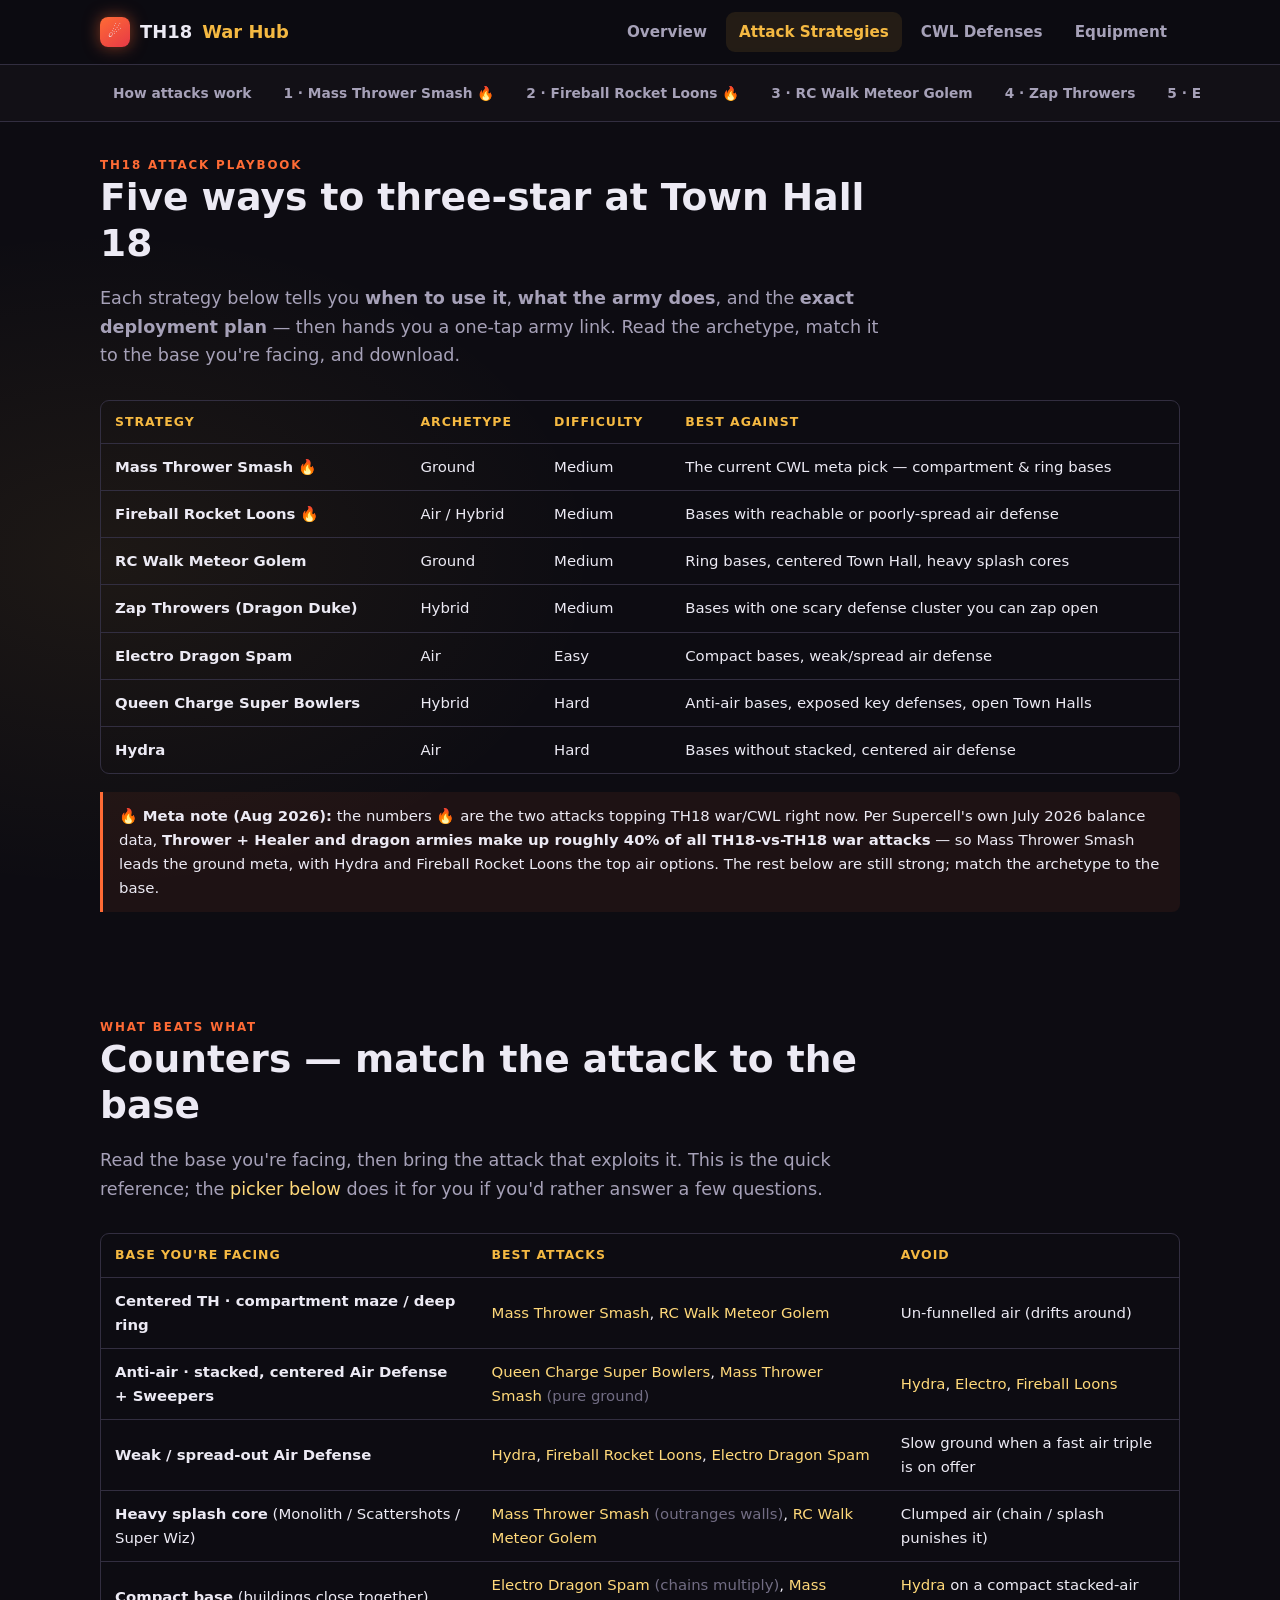
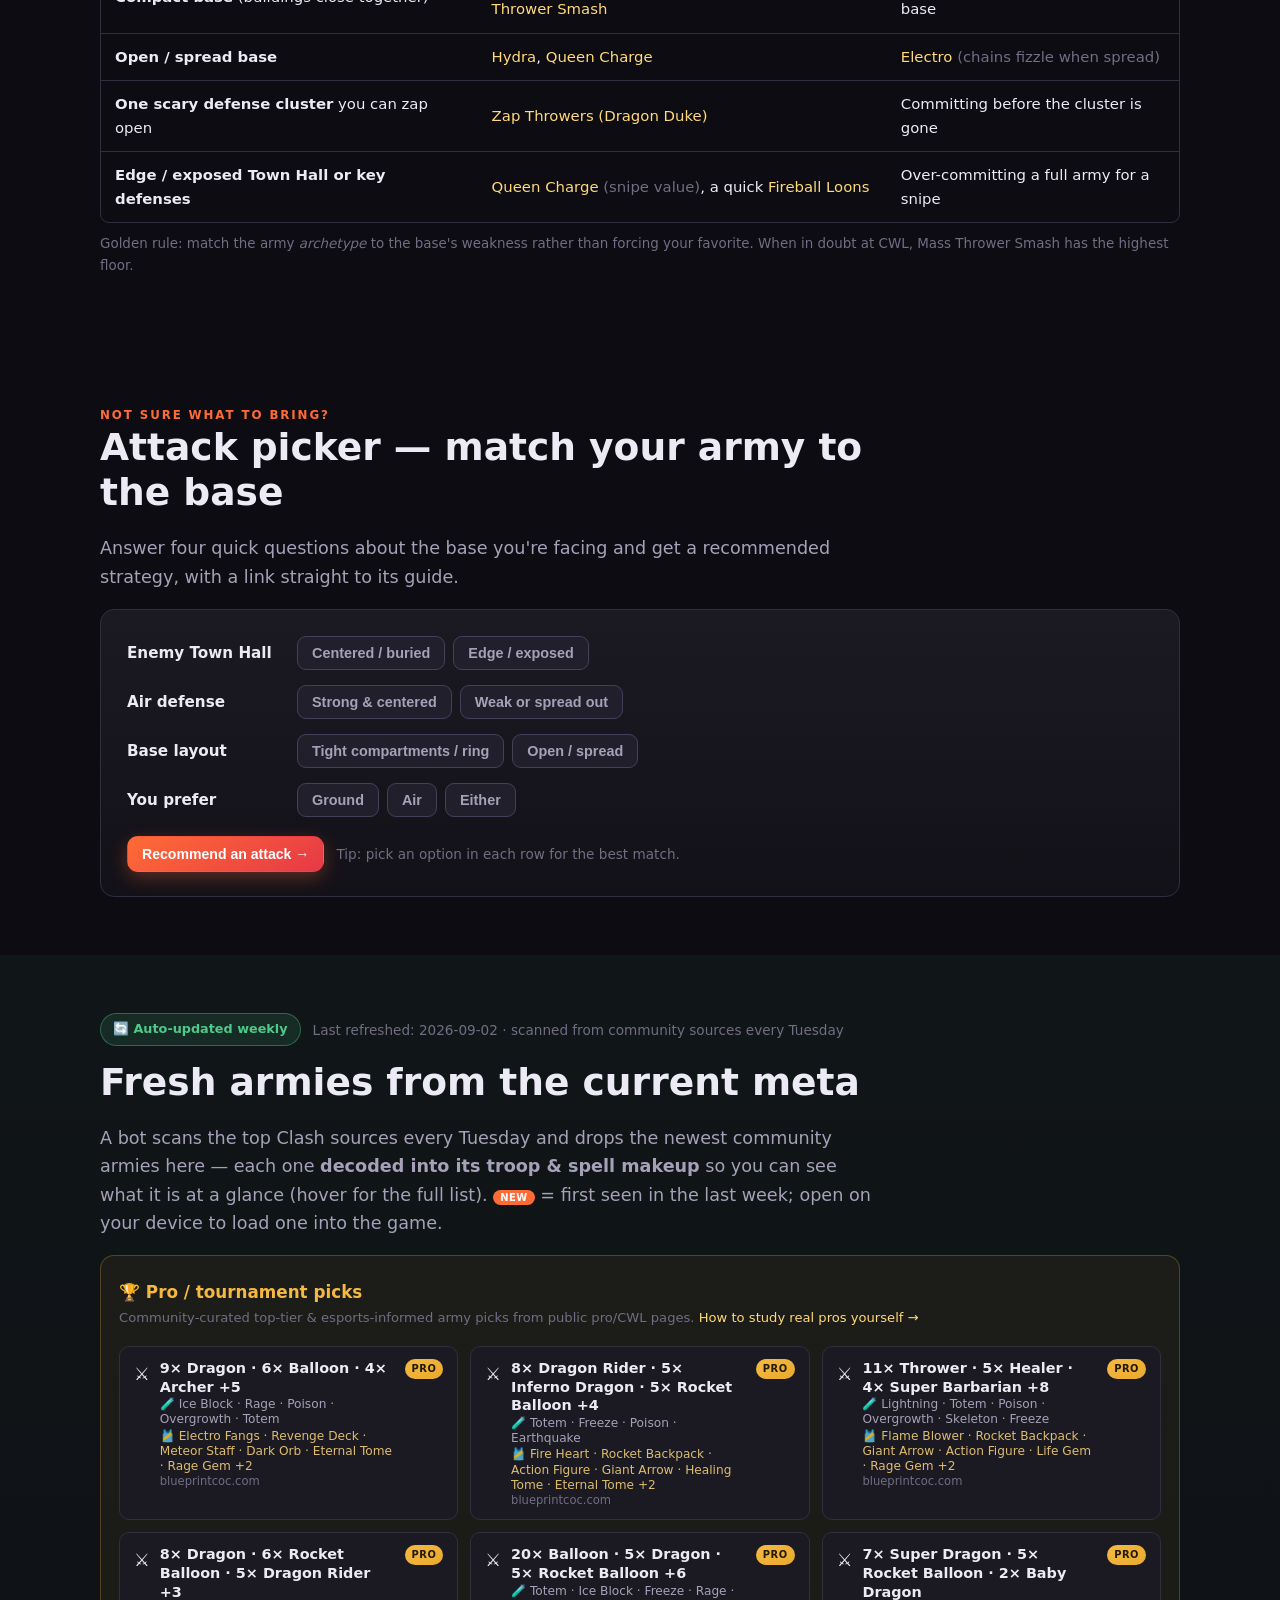
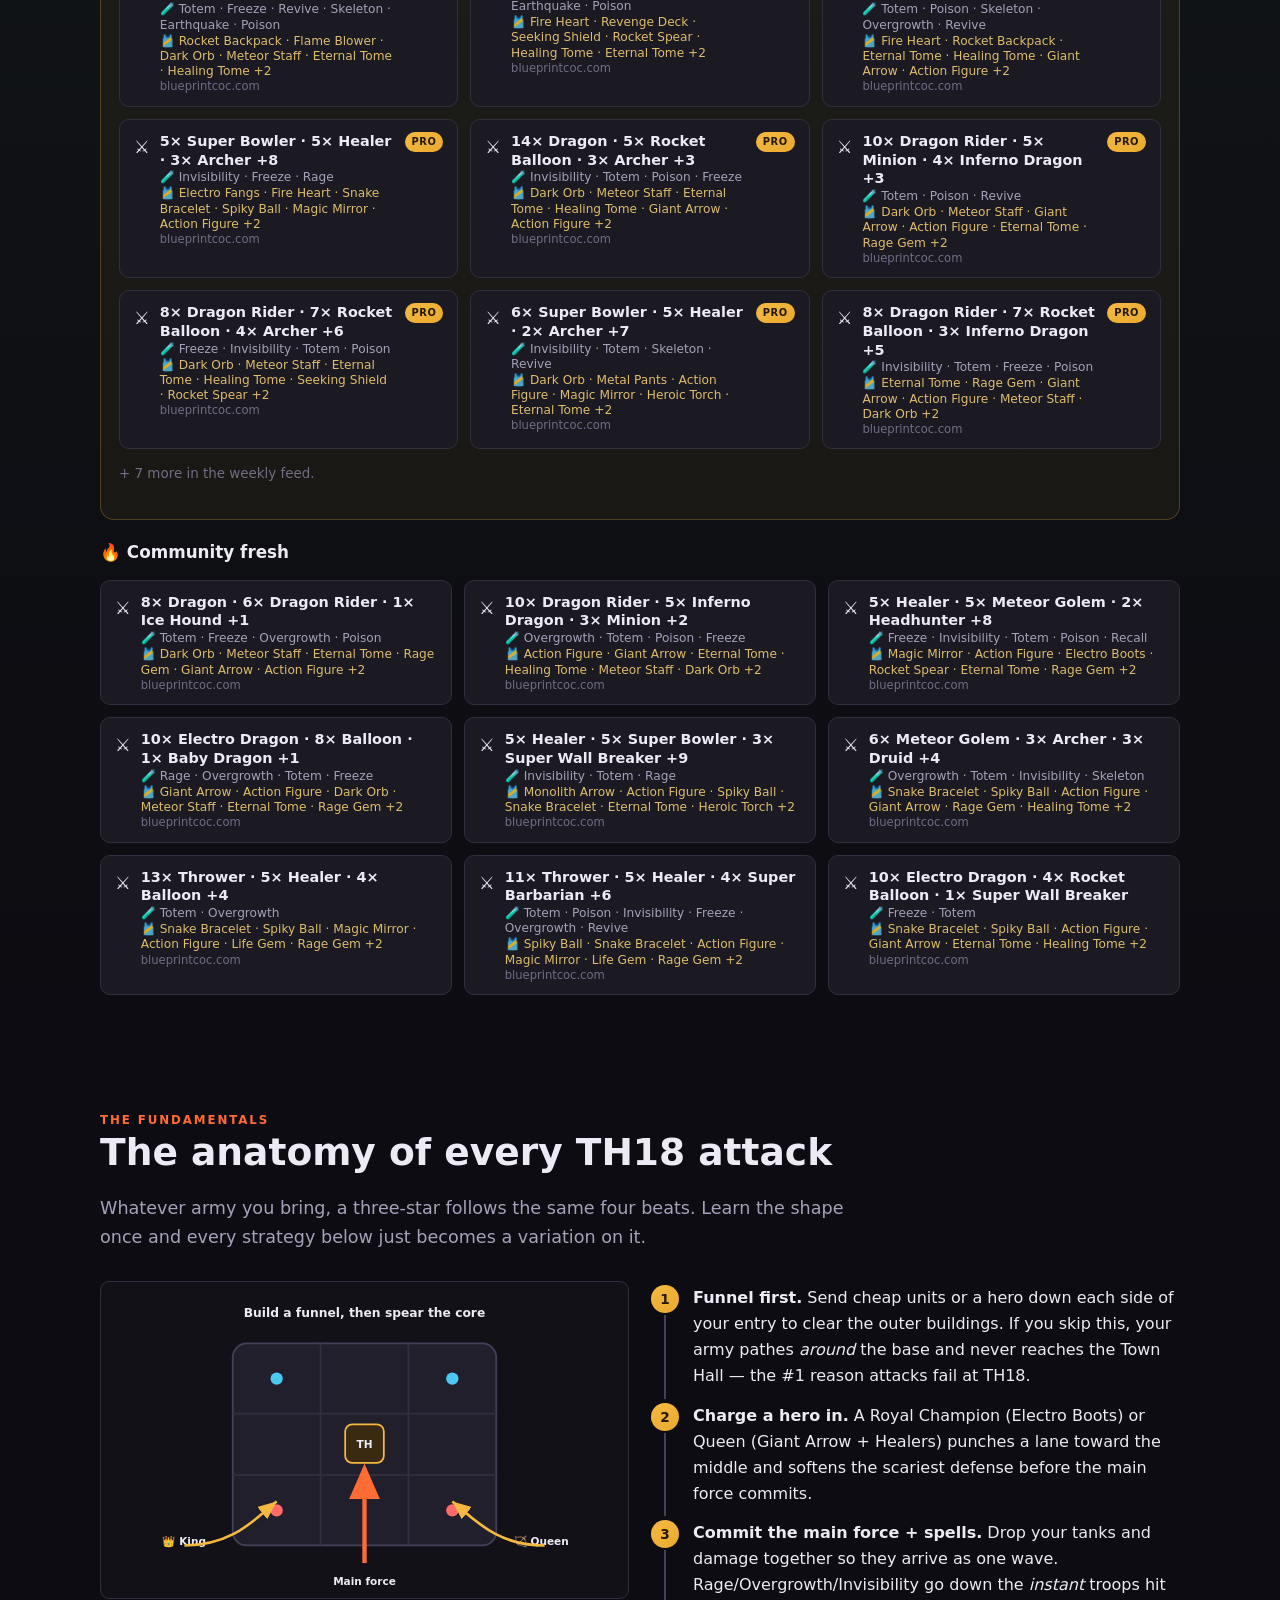
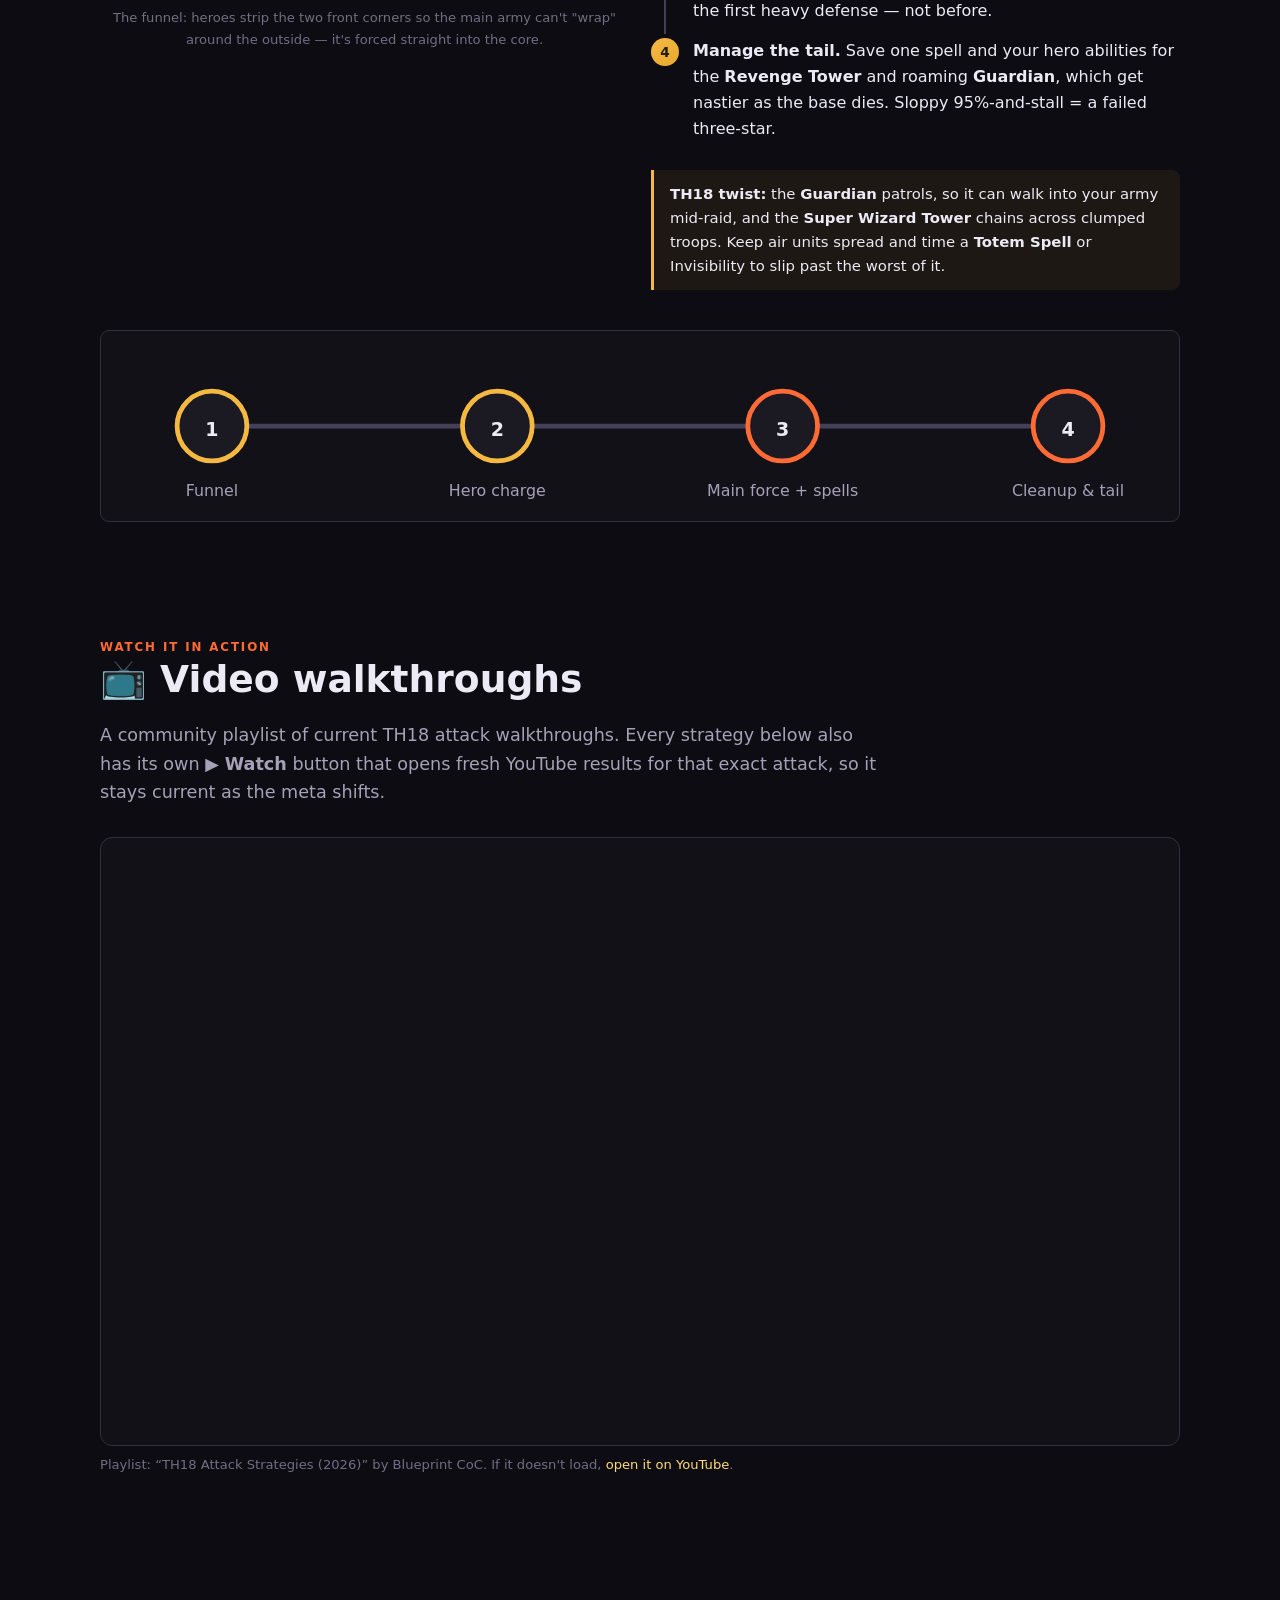
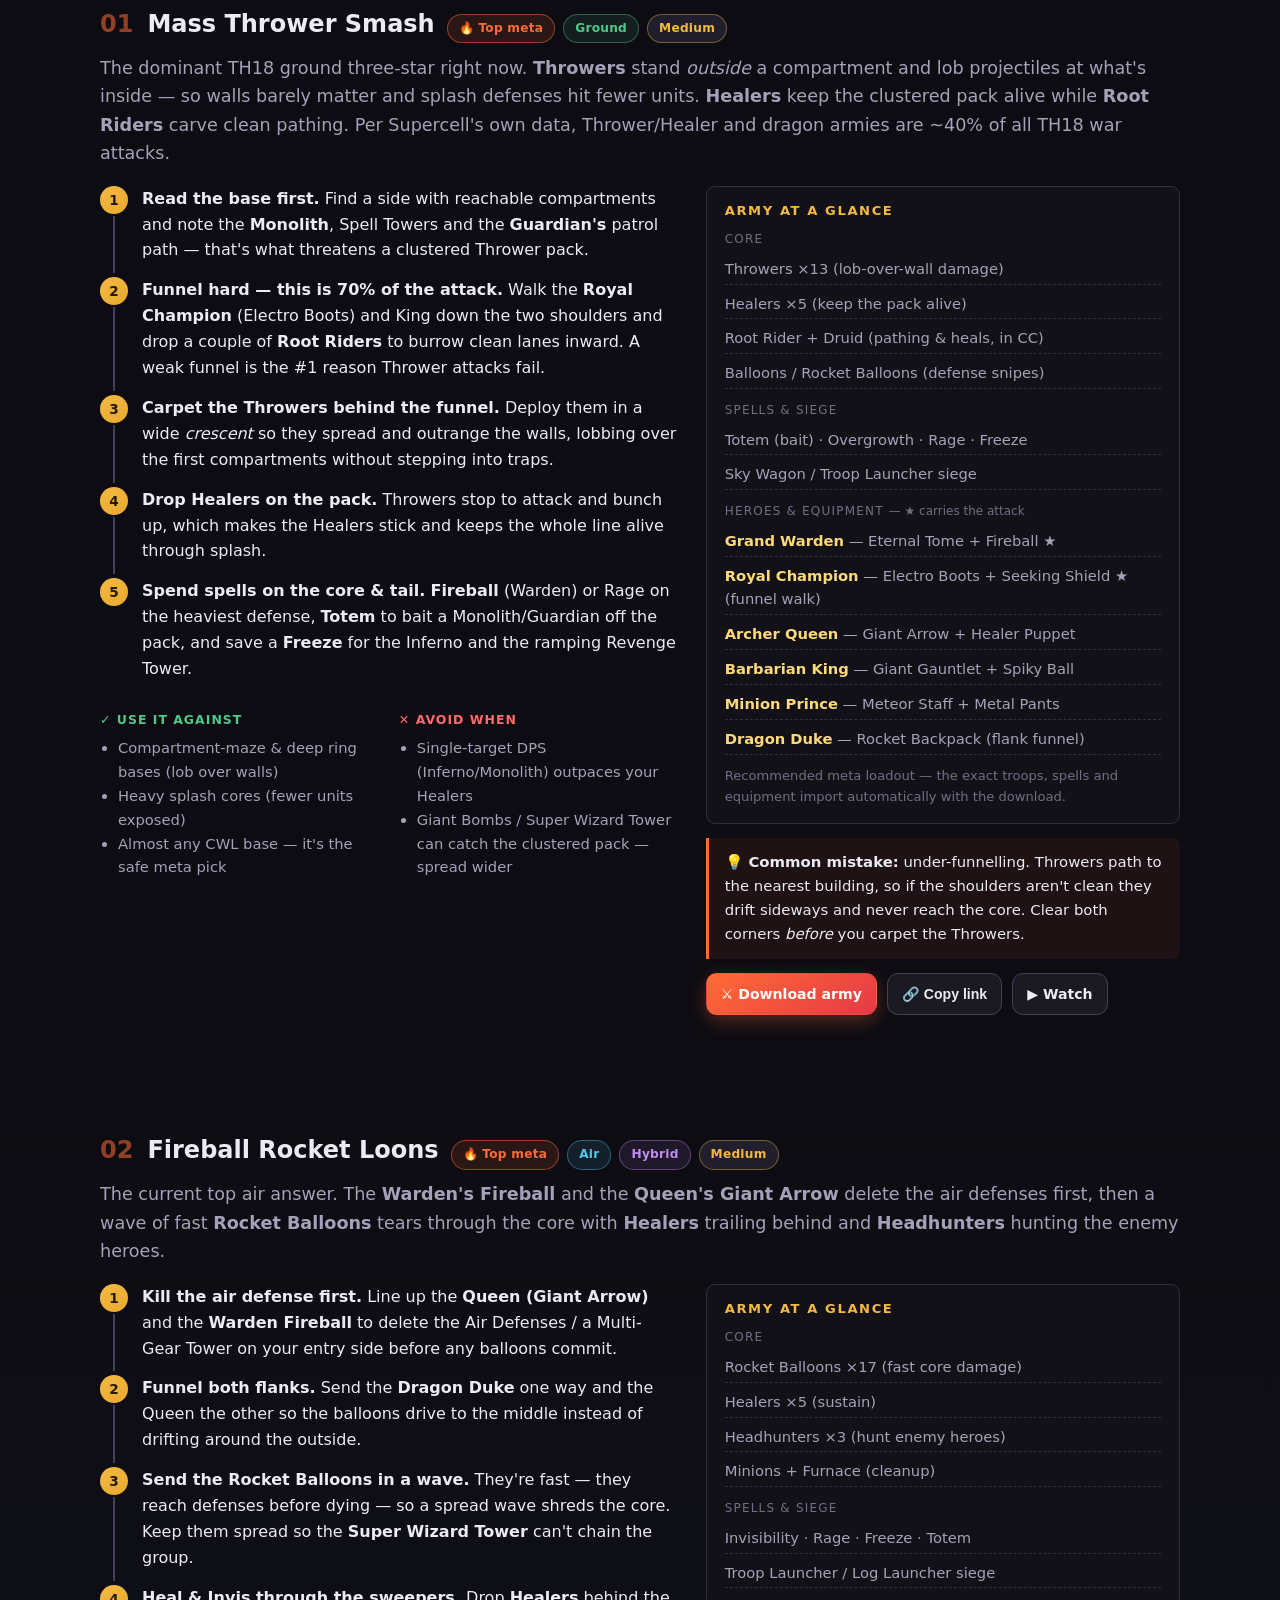
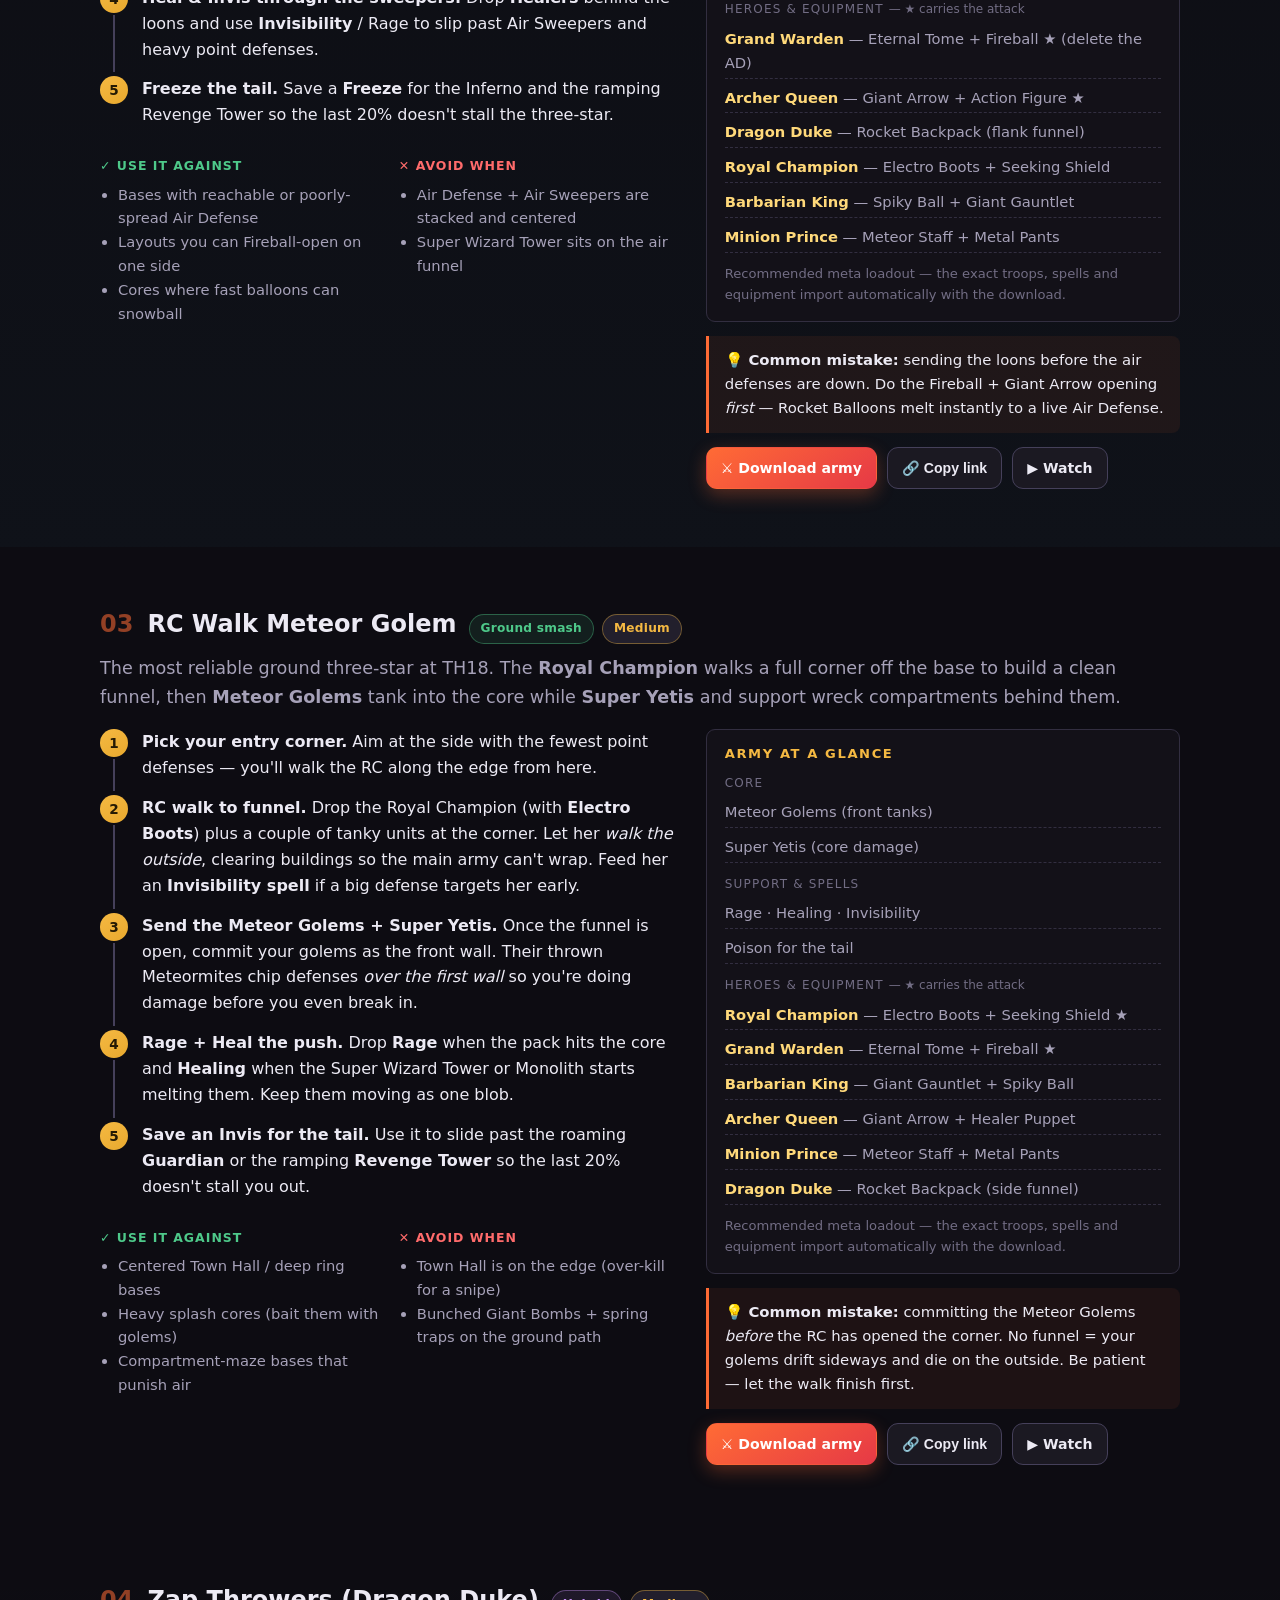
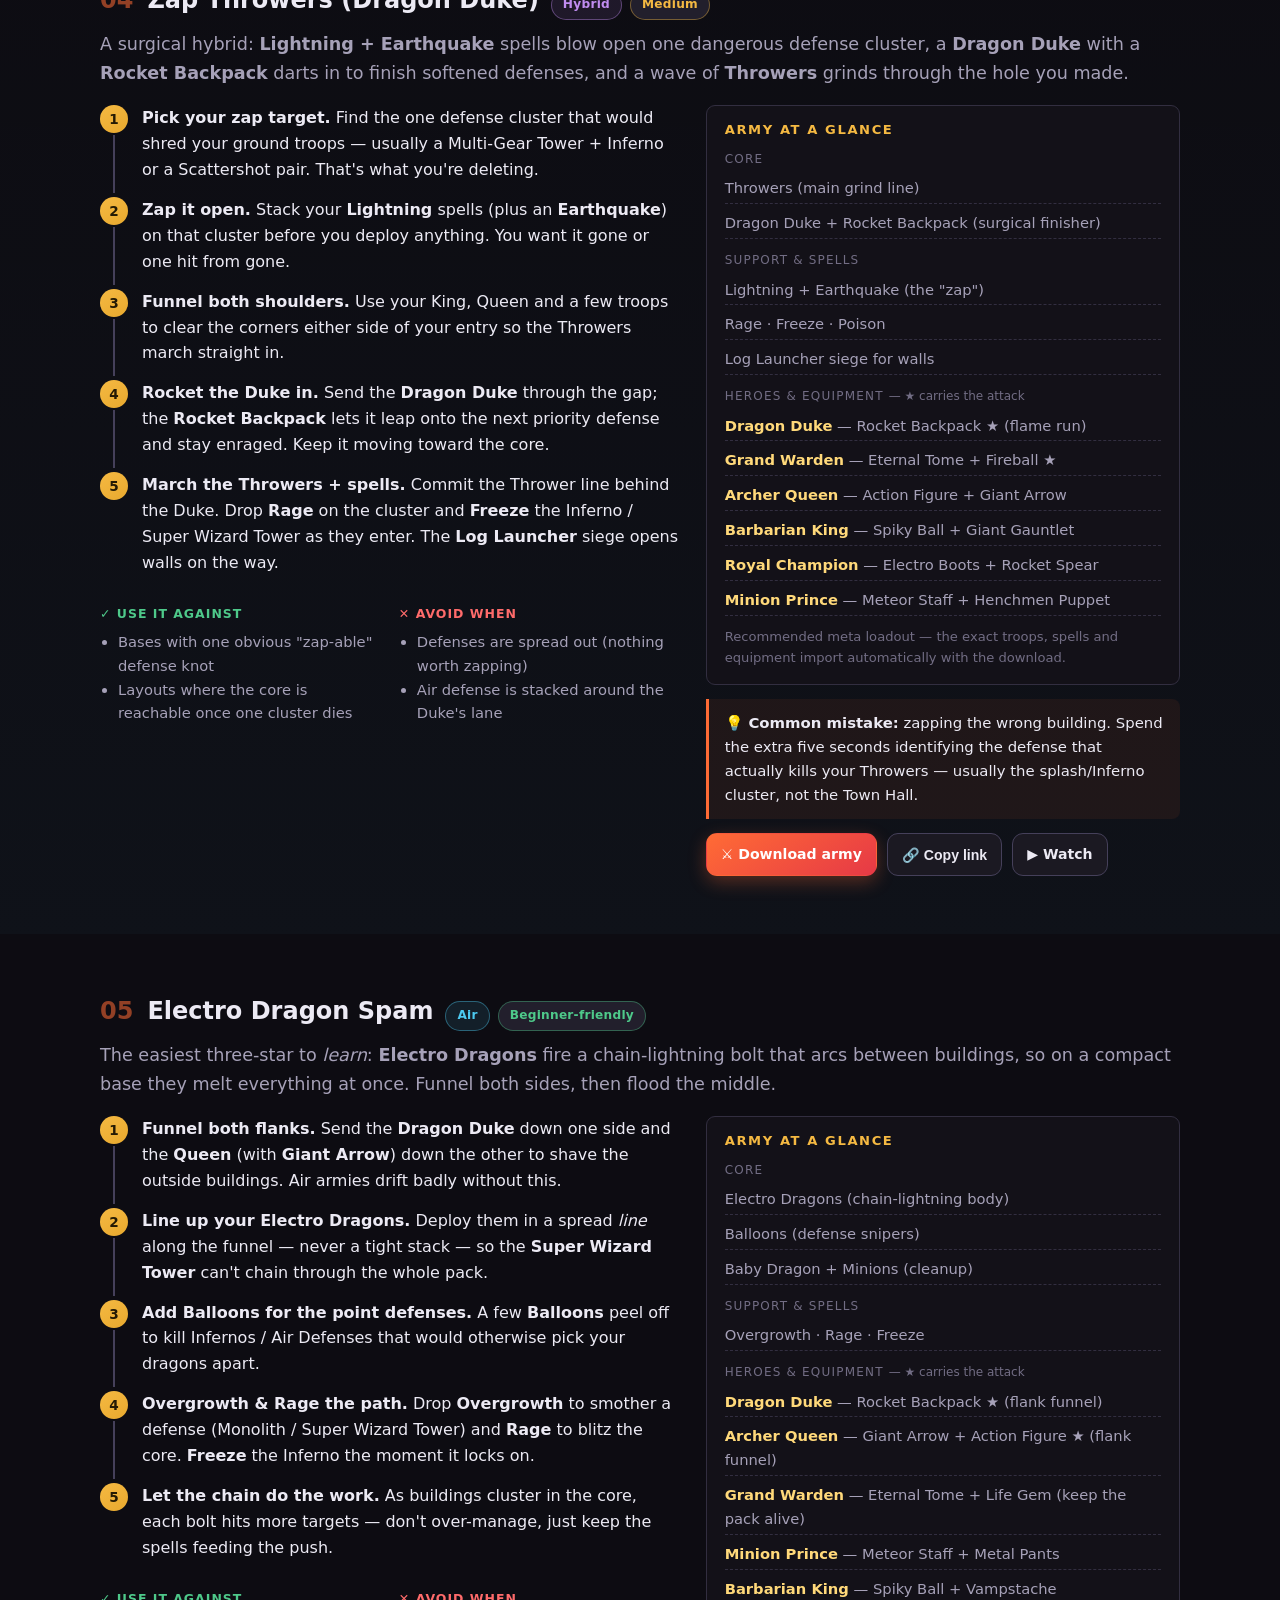
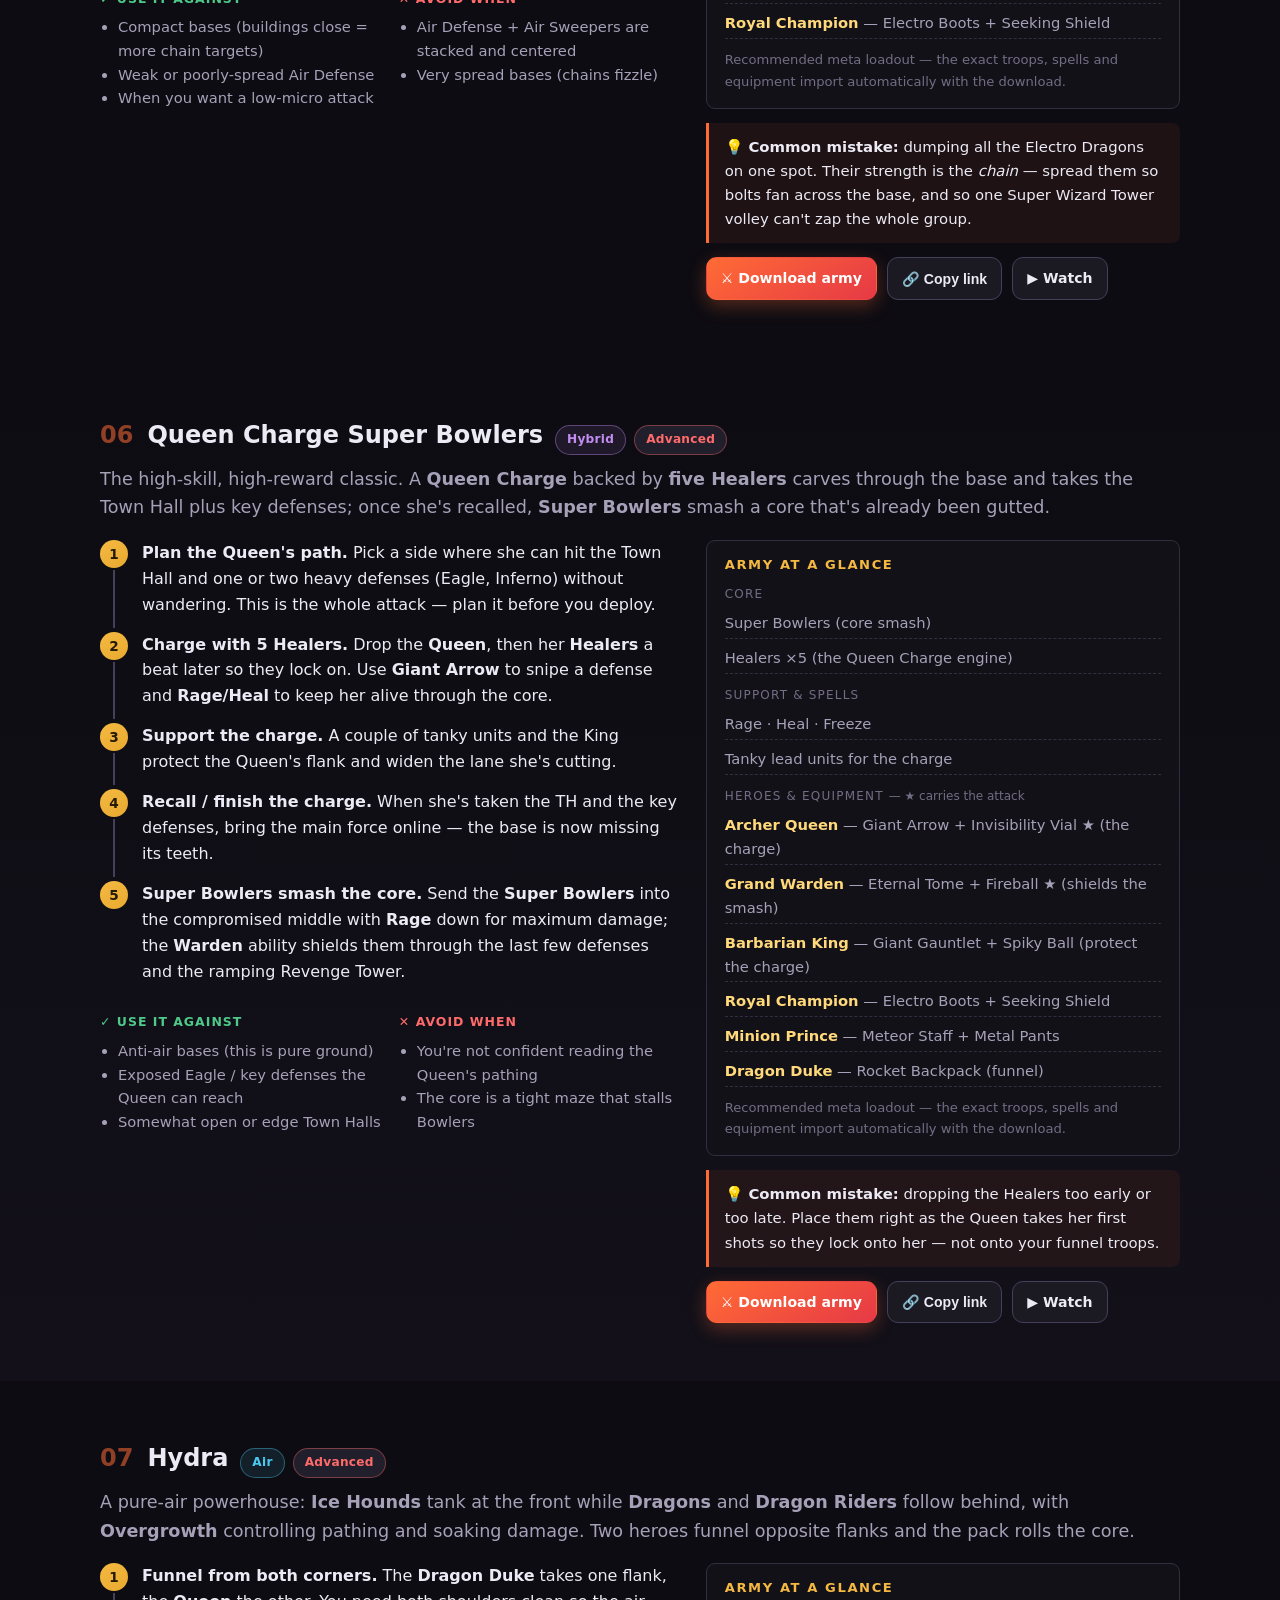
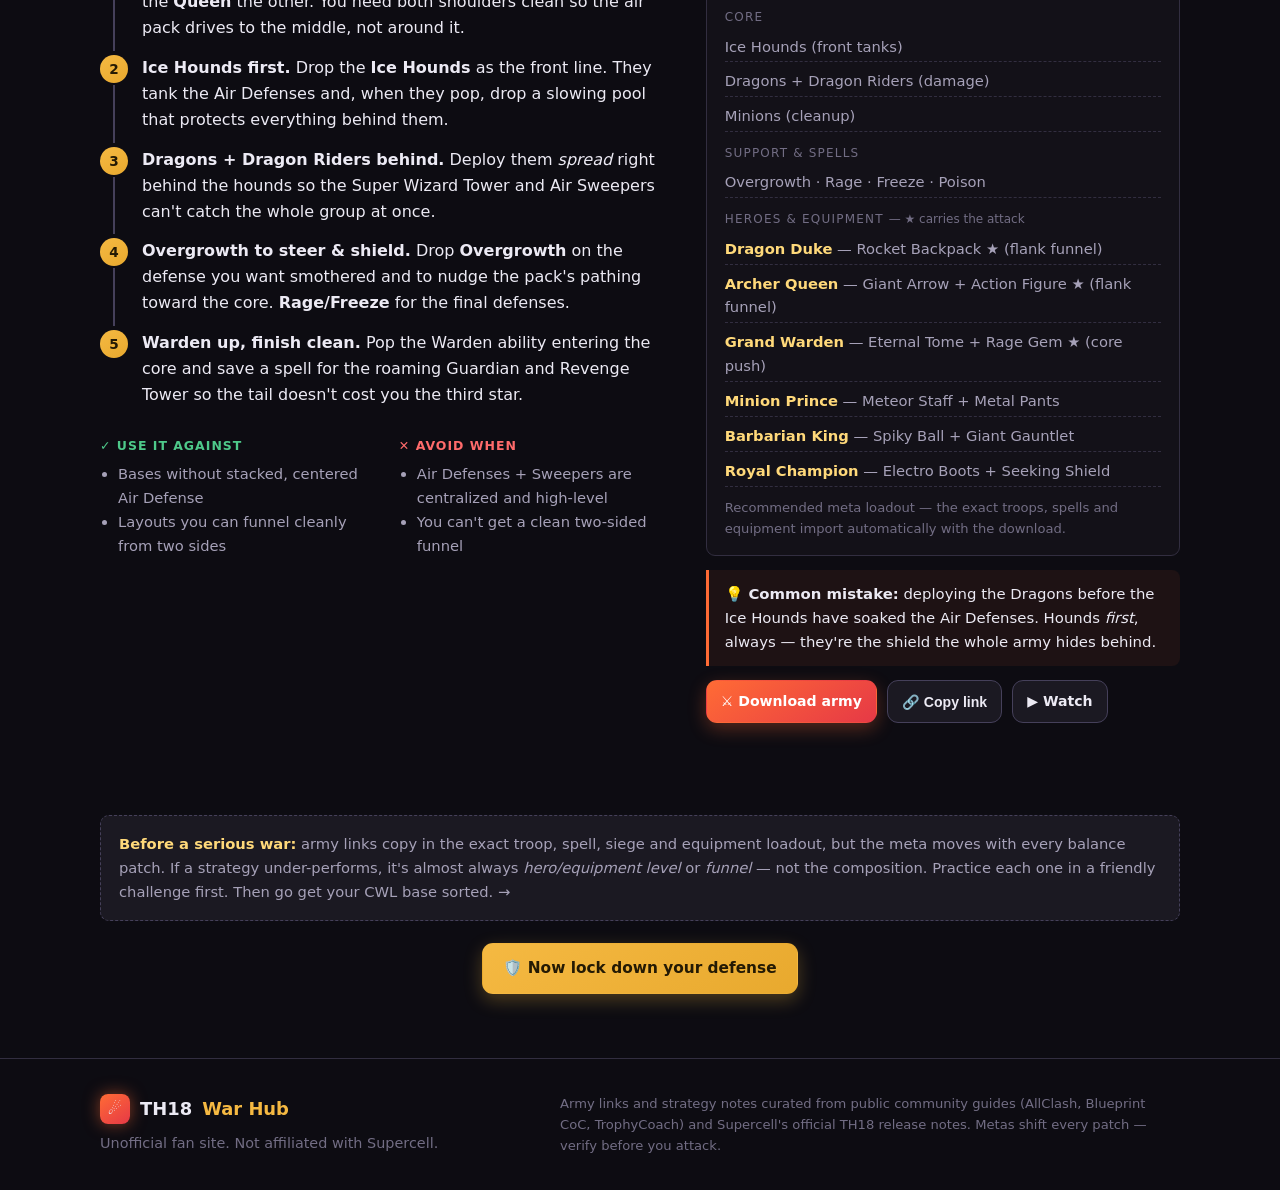
==== commit 9c33ce1f: "Add counters matrix + weekly meta digest - Counters table on attacks page: base archetype -> best at" ====
--- a/attacks.html
+++ b/attacks.html
@@ -76,6 +76,69 @@
         Per Supercell's own July 2026 balance data, <strong>Thrower + Healer and dragon armies make up roughly 40% of all
         TH18-vs-TH18 war attacks</strong> — so Mass Thrower Smash leads the ground meta, with Hydra and Fireball Rocket
         Loons the top air options. The rest below are still strong; match the archetype to the base.</div>
+    </div>
+  </section>
+
+  <!-- COUNTERS MATRIX -->
+  <section id="counters">
+    <div class="wrap">
+      <div class="section-head">
+        <div class="eyebrow">What beats what</div>
+        <h2>Counters — match the attack to the base</h2>
+        <p class="lead">Read the base you're facing, then bring the attack that exploits it. This is the quick
+          reference; the <a href="#picker">picker below</a> does it for you if you'd rather answer a few questions.</p>
+      </div>
+      <div class="table-wrap">
+        <table>
+          <thead>
+            <tr><th>Base you're facing</th><th>Best attacks</th><th>Avoid</th></tr>
+          </thead>
+          <tbody>
+            <tr>
+              <td><b>Centered TH · compartment maze / deep ring</b></td>
+              <td><a href="#thrower-smash">Mass Thrower Smash</a>, <a href="#rc-meteor">RC Walk Meteor Golem</a></td>
+              <td>Un-funnelled air (drifts around)</td>
+            </tr>
+            <tr>
+              <td><b>Anti-air · stacked, centered Air Defense + Sweepers</b></td>
+              <td><a href="#queen-bowlers">Queen Charge Super Bowlers</a>, <a href="#thrower-smash">Mass Thrower Smash</a> <span class="faint">(pure ground)</span></td>
+              <td><a href="#hydra">Hydra</a>, <a href="#electro">Electro</a>, <a href="#fireball-loons">Fireball Loons</a></td>
+            </tr>
+            <tr>
+              <td><b>Weak / spread-out Air Defense</b></td>
+              <td><a href="#hydra">Hydra</a>, <a href="#fireball-loons">Fireball Rocket Loons</a>, <a href="#electro">Electro Dragon Spam</a></td>
+              <td>Slow ground when a fast air triple is on offer</td>
+            </tr>
+            <tr>
+              <td><b>Heavy splash core</b> (Monolith / Scattershots / Super Wiz)</td>
+              <td><a href="#thrower-smash">Mass Thrower Smash</a> <span class="faint">(outranges walls)</span>, <a href="#rc-meteor">RC Walk Meteor Golem</a></td>
+              <td>Clumped air (chain / splash punishes it)</td>
+            </tr>
+            <tr>
+              <td><b>Compact base</b> (buildings close together)</td>
+              <td><a href="#electro">Electro Dragon Spam</a> <span class="faint">(chains multiply)</span>, <a href="#thrower-smash">Mass Thrower Smash</a></td>
+              <td><a href="#hydra">Hydra</a> on a compact stacked-air base</td>
+            </tr>
+            <tr>
+              <td><b>Open / spread base</b></td>
+              <td><a href="#hydra">Hydra</a>, <a href="#queen-bowlers">Queen Charge</a></td>
+              <td><a href="#electro">Electro</a> <span class="faint">(chains fizzle when spread)</span></td>
+            </tr>
+            <tr>
+              <td><b>One scary defense cluster</b> you can zap open</td>
+              <td><a href="#zap-throwers">Zap Throwers (Dragon Duke)</a></td>
+              <td>Committing before the cluster is gone</td>
+            </tr>
+            <tr>
+              <td><b>Edge / exposed Town Hall or key defenses</b></td>
+              <td><a href="#queen-bowlers">Queen Charge</a> <span class="faint">(snipe value)</span>, a quick <a href="#fireball-loons">Fireball Loons</a></td>
+              <td>Over-committing a full army for a snipe</td>
+            </tr>
+          </tbody>
+        </table>
+      </div>
+      <p class="faint" style="font-size:.84rem;margin-top:10px">Golden rule: match the army <em>archetype</em> to the
+        base's weakness rather than forcing your favorite. When in doubt at CWL, Mass Thrower Smash has the highest floor.</p>
     </div>
   </section>
 
--- a/assets/css/styles.css
+++ b/assets/css/styles.css
@@ -319,6 +319,19 @@
   * { scroll-behavior: auto !important; }
   .btn:hover, .nav-card:hover { transform: none; }
 }
+
+/* ---------- Meta digest ---------- */
+.digest-card { display: flex; flex-wrap: wrap; align-items: center; gap: 8px 20px;
+  padding: 16px 20px; border: 1px solid var(--border); border-radius: 12px;
+  background: linear-gradient(180deg, rgba(78,201,138,.06), var(--bg-2)); }
+.digest-card .dg-title { font-weight: 800; font-family: var(--font-display); font-size: 1.05rem;
+  display: flex; align-items: center; gap: 8px; }
+.digest-card .dg-stat { color: var(--muted); font-size: .9rem; }
+.digest-card .dg-stat b { color: var(--gold); }
+.digest-card .dg-stat a { color: var(--gold-soft); }
+.digest-card .dg-new { display: flex; flex-direction: column; gap: 3px; width: 100%; margin-top: 6px;
+  padding-top: 10px; border-top: 1px solid var(--border); }
+.digest-card .dg-new .h { font-size: .86rem; color: var(--text); }
 
 /* ---------- Video embed ---------- */
 .video-wrap { position: relative; width: 100%; padding-top: 56.25%; border-radius: 12px;
@@ -358,6 +371,9 @@
   background: var(--meteor); color: #fff; font-size: .62rem; font-weight: 800;
   letter-spacing: .05em; padding: 2px 7px; border-radius: 999px;
 }
+.feed-filters { display: flex; align-items: center; gap: 8px; flex-wrap: wrap; margin: 16px 0 4px; }
+.feed-filters .ff-label { font-size: .82rem; color: var(--faint); font-weight: 700; margin-right: 2px; }
+.feed-filters .popt { padding: 6px 12px; font-size: .84rem; }
 .fresh-grid { display: grid; grid-template-columns: repeat(auto-fill, minmax(220px, 1fr)); gap: 12px; margin-top: 18px; }
 .fresh-item {
   display: flex; align-items: center; gap: 10px; padding: 12px 14px;
